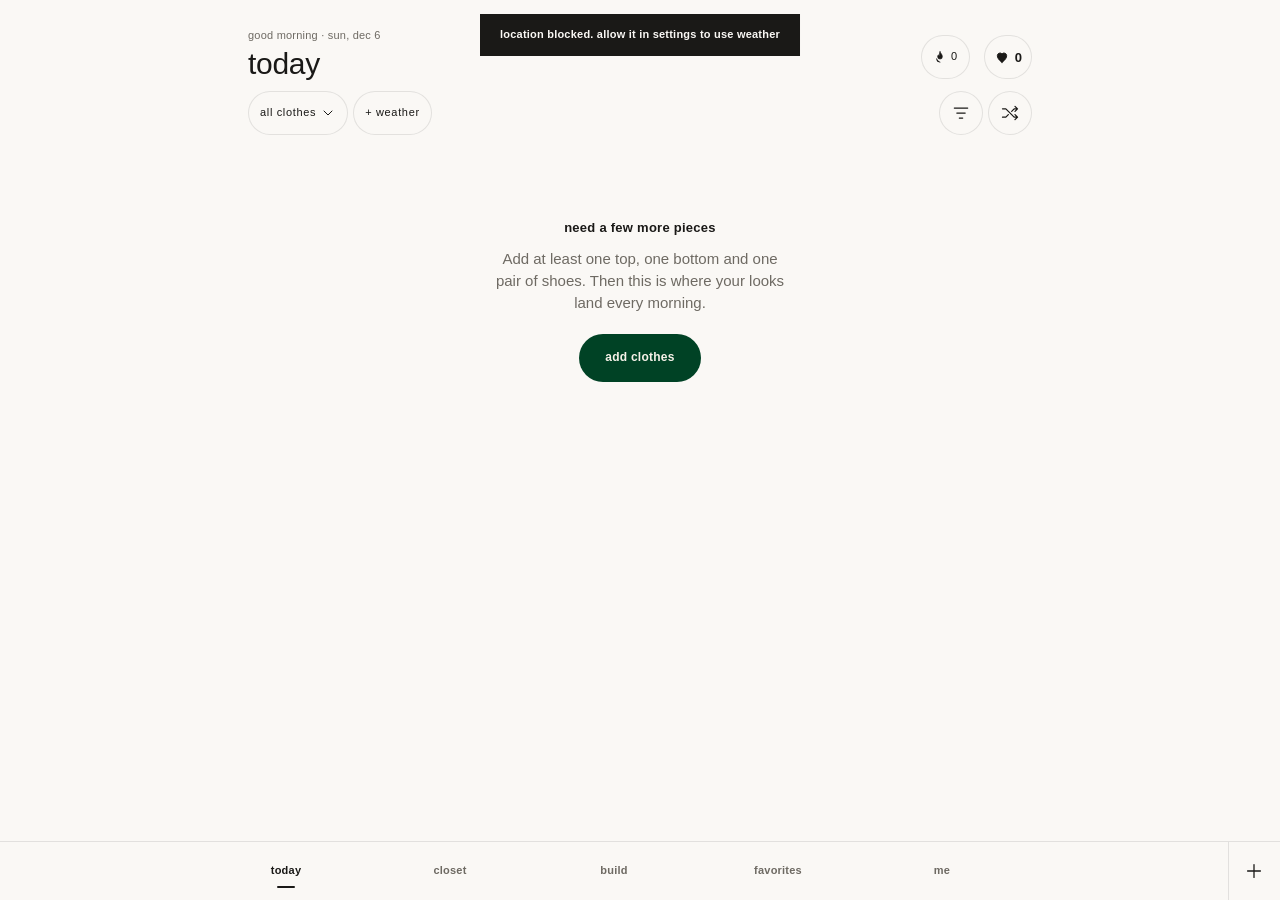
==== index.html @ e9b88e6b "v5.74: Lookbook uses the looks on screen (collection + search) The Lookbook button built pages from " ====
<!doctype html>
<html lang="en">
<head>
<meta charset="utf-8">
<meta name="viewport" content="width=device-width, initial-scale=1, maximum-scale=1, viewport-fit=cover">
<meta name="apple-mobile-web-app-capable" content="yes">
<link rel="manifest" href="manifest.webmanifest">
<link rel="apple-touch-icon" href="apple-touch-icon.png">
<meta name="theme-color" content="#ffffff">
<meta name="apple-mobile-web-app-title" content="Already">
<meta name="apple-mobile-web-app-status-bar-style" content="default">
<title>Already</title>
<script>try { document.documentElement.dataset.theme = localStorage.getItem('theme') || 'light'; const p = JSON.parse(localStorage.getItem('pop') || 'null'); if (p) for (const [k, v] of Object.entries(p)) document.documentElement.style.setProperty(k, v); } catch { document.documentElement.dataset.theme = 'light'; }</script>
<link rel="stylesheet" href="styles.css">
</head>
<body>
<main id="app"></main>
<nav>
  <div class="tabs">
    <button data-go="today">Today</button>
    <button data-go="closet">Closet</button>
    <button data-go="build">Build</button>
    <button data-go="outfits">Favorites</button>
    <button data-go="me">Me</button>
  </div>
  <button class="add" data-action="add" aria-label="Add clothes"><svg viewBox="0 0 24 24"><path d="M12 5v14M5 12h14"/></svg></button>
</nav>
<input id="file" type="file" accept="image/*" multiple hidden>
<dialog class="sheet" id="sheet"></dialog>
<div id="toast"></div>

<script>
// Safety net: if the app code fails to start (a half-updated download, a bad file), say so and offer a clean reload instead of a blank screen.
setTimeout(() => { if (window.__appReady) return; const d = document.createElement('div'); d.className = 'bootfail';
  d.style.cssText = 'position:fixed;left:16px;right:16px;top:40%;z-index:99;display:grid;gap:8px;padding:20px;background:#fff;border-radius:16px;box-shadow:0 10px 40px rgb(0 0 0/.18);font:15px/1.4 Helvetica,Arial,sans-serif'; // styled inline: the stylesheet may be what failed
  d.innerHTML = '<b>Couldn\'t load the latest version.</b><span>Your clothes are safe on this phone.</span><button>Reload</button>';
  d.querySelector('button').onclick = async () => { try { for (const k of await caches.keys()) await caches.delete(k); for (const r of await navigator.serviceWorker?.getRegistrations?.() ?? []) await r.update(); } catch {} location.reload(); };
  document.body.append(d); }, 6000);
</script>
<script type="module">
import { dayKey, prevDay, streaks, badges, points, levelOf, LEVELS, unlocks } from './progress.js';
import { lookPool, lookRules, comboBook, comboLooks, topLooks, hslToHex, complete as completeLook, rainy, bySlot, whyNot, CATS, PRINTABLE, MODES, FITS, HARMONIES, SLOTS, generate, harmony, nearHue, colorName, isNeutral, hexToHsl, tryPiece, rankSwaps, bestMode, fixTip, madeWith, possibilities, combo, FIT_ORDER, patternOf, today, setTaste, knownFit, level, dress, MATERIALS, OCCASIONS, explain, forWeather, slotOf, extractPalette, colorDist, flatLayout, isHat, closestOwned, packTrip, accentsOf, echoes, SWATCHES, isShade, isDenim, openShirt, PRINTS, BASICS, basicPiece, sameJob, tone, swatch, WASHES, CUTS, seeded, kindTokens, shapeOf, blockedBy } from './match.js';
import { cleanAlpha, floodOut, keyOut, orient, smoothEdges, pileBoxes } from './cutout.js';
import { COMBOS, JEANS, TROUSERS, COLOR_SEASONS } from './style.js';
const VERSION = '2026.11.23 · v5.74'; // shown on Me, so you can tell the phone has the latest

// ---------- storage (IndexedDB: images are blobs, too big for localStorage) ----------
const STORES = [['items', 'id'], ['outfits', 'key'], ['log', 'day'], ['wish', 'id'], ['colls', 'id'], ['inspo', 'id'], ['profile', 'k'], ['full', 'id'], ['orig', 'id'], ['queue', 'id']];
const DBQ = new URLSearchParams(location.search).get('db');
const db = await new Promise((res, rej) => {
  const r = indexedDB.open({ selftest: 'closet-selftest', demo: 'closet-demo' }[DBQ] ?? 'closet', 5); // ?db=selftest: a throwaway closet for the self-test's Restore check. ?db=demo: a sample closet to show people // v2 wear log, v3 wishlist, v4 collections + inspo board + profile, v5 photos apart from tags + upload queue
  r.onupgradeneeded = () => { for (const [n, k] of STORES) if (!r.result.objectStoreNames.contains(n)) r.result.createObjectStore(n, { keyPath: k }); };
  r.onsuccess = () => res(r.result); r.onerror = () => rej(r.error);
});
const store = (name, mode, fn) => new Promise((res, rej) => {
  const t = db.transaction(name, mode), req = fn(t.objectStore(name));
  t.oncomplete = () => res(req.result); t.onerror = () => rej(t.error);
});
// Photos are saved as raw bytes (ArrayBuffer), not Blob objects: iPhone Safari can lose Blobs kept in IndexedDB
// ("images not loading"), bytes it keeps. In memory they're Blobs as usual; old Blob records still load and convert on their next save.
const BLOBS = { wish: ['img'], items: ['img', 'photo', 'thumb'], full: ['img'], orig: ['photo'], queue: ['file'], inspo: ['img'], log: ['selfie'] };
const pack = async (name, v) => { const o = { ...v };
  for (const k of BLOBS[name] ?? []) if (o[k] instanceof Blob) try { o[k] = { bytes: await o[k].arrayBuffer(), type: o[k].type || 'image/png' }; } catch { /* unreadable: keep as is, the photo check flags it */ }
  return o; };
// a stored-bytes record is a plain object holding an ArrayBuffer (careful: real Blobs also have a .bytes() method in new browsers)
const isBytes = x => x != null && !(x instanceof Blob) && x.bytes instanceof ArrayBuffer;
const unpack = (name, v) => { for (const k of BLOBS[name] ?? []) if (isBytes(v?.[k])) v[k] = new Blob([v[k].bytes], { type: v[k].type }); return v; };
const all = name => store(name, 'readonly', s => s.getAll()).then(list => list.map(v => unpack(name, v)));
const put = async (name, v) => { v.updatedAt = Date.now(); if (name === 'items') { if (v.dirty) v.dirtyAt ??= Date.now(); else delete v.dirtyAt; } return putQuiet(name, v); }; // updatedAt: small "changes only" backups
const perf = {}, timed = (k, fn) => { const t0 = performance.now(), r = fn(); perf[k] = Math.round(performance.now() - t0); return r; };
let closetVer = 0; // bumps on any piece save or delete: Best, Rules and Never picked rebuild only when it moves
const putQuiet = async (name, v) => { // housekeeping saves (previews, format) aren't "changes"
  if (name === 'items') closetVer++;
  if (name === 'items') { // a piece's photo and original live in their own stores: opening the app reads only tags + small previews
    if (typeof v.name !== 'string' || !v.name.trim()) v.name = String(v.kind || v.cat || 'piece').replace(/^./, c => c.toUpperCase()); // a piece always has a name (a missing one broke Closet and Me, v5.29)
    if (v.img instanceof Blob && !onDisk.has(v.img)) { await putQuiet('full', { id: v.id, img: v.img }); onDisk.add(v.img); }
    if (v.photo instanceof Blob) { await putQuiet('orig', { id: v.id, photo: v.photo }); delete v.photo; }
    const { img, photo, ...rec } = v; v = rec; }
  const o = await pack(name, v); return store(name, 'readwrite', s => s.put(o)); };
const onDisk = new WeakSet(); // photos already saved, so a tag edit doesn't rewrite a 1 MB picture
const loadPic = async (name, id) => { const r = unpack(name, await store(name, 'readonly', s => s.get(id))); return r?.img ?? r?.photo; };
const imgOf = async it => { if (!it.img) { const b = await loadPic('full', it.id); if (b) { onDisk.add(b); it.img ??= b; } } return it.img; }; // the full photo, loaded on first use
const origOf = async it => it.photo ?? loadPic('orig', it.id); // the photo as taken, for Remove background
const SYNCED = new Set(['items', 'outfits', 'log', 'wish', 'colls', 'inspo']); // deletes of these are remembered, so a backup from another device doesn't bring them back
const del = async (name, k, remember = true) => { await store(name, 'readwrite', s => s.delete(k)); if (name === 'items') closetVer++; if (remember && SYNCED.has(name)) { S.gone[`${name}|${k}`] = Date.now(); await putQuiet('profile', { k: 'gone', at: S.gone }); } };

// ---------- state ----------
const S = {
  view: 'today', cat: 'All', coll: null, mode: 'classic', tab: 'saved', anchor: null, ideas: null, palette: null, inspoColors: null,
  build: null, inspoTab: 'board', listTab: null, pending: [],
  wheel: { h: 25, s: 0.8, l: 0.5, harmony: 'complementary' }, dragging: false,
  items: await all('items'), saved: await all('outfits'), log: await all('log'), wish: await all('wish'),
  colls: await all('colls'), inspo: await all('inspo'), ...await (async () => { const ps = await all('profile');
    return { profile: ps.find(p => p.k === 'me') ?? null, history: ps.find(p => p.k === 'history')?.list ?? [],
      plan: ps.find(p => p.k === 'plan') ?? { k: 'plan', days: {}, weekly: {} }, deck: ps.find(p => p.k === 'deck') ?? null, nope: ps.find(p => p.k === 'nope')?.list ?? [], draft: ps.find(p => p.k === 'draft')?.ids ?? null, gone: ps.find(p => p.k === 'gone')?.at ?? {} }; })(), // plan: { days: {date: look}, weekly: {0-6: look} } // history: looks you swiped past, newest first
};
{ const strays = S.items.filter(i => !i.cat && Array.isArray(i.palette)); S.items = S.items.filter(i => !strays.includes(i)); // repair: inspo pics the thumbnail maker saved into the closet (before v5.31)
  (async () => { for (const i of strays) { if (!S.inspo.some(x => x.id === i.id)) { const img = await loadPic('full', i.id); if (img) { const ins = { id: i.id, img, palette: i.palette, off: i.off ?? [], at: i.at ?? Date.now() }; await putQuiet('inspo', ins); S.inspo.push(ins); } } // only copy left: back to Inspo
    await store('items', 'readwrite', s => s.delete(i.id)); await store('full', 'readwrite', s => s.delete(i.id)); } })(); }
for (const i of S.items) if (typeof i.name !== 'string' || !i.name.trim()) putQuiet('items', i); // repair: name it after its type
S.build = null; // the builder starts blank; a half-built look waits behind "Resume" (S.draft)
S.closetView = S.profile?.closetView ?? 'shelf';
S.coll = S.profile?.capsule && (S.colls.some(c => c.id === S.profile.capsule) || S.profile.capsule.startsWith('smart:')) ? S.profile.capsule : null; // the capsule you were using
S.cs = {}; S.past = []; S.q = ''; S.sort = 'type'; S.calOff = 0; S.locks = new Set(); S.sel = null; S.occ = null;
// What you favorite, wear and reject teaches the scorer (match.js setTaste).
// How dressy the looks you save and wear are (5+ looks): Today leans that way, on top of any "too dressy / too sporty" you've said.
const learnedDress = () => { const looks = [...S.saved, ...S.log].map(r => r.ids.map(id => S.items.find(i => i.id === id)).filter(p => p && p.cat !== 'Accessories')).filter(ps => ps.length);
  if (looks.length < 5) return 0; const avg = looks.reduce((t, ps) => t + ps.reduce((u, p) => u + dress(p), 0) / ps.length, 0) / looks.length; return Math.max(-0.6, Math.min(0.6, (avg - 1) * 0.5)); };
const mySeason = () => COLOR_SEASONS[S.profile?.colorSeason] ?? null, colorsOn = () => !!mySeason() && !S.profile?.colorsOff; // Me › Settings › Your colors
// v5.71: a hit (you love it, or it got compliments) counts as liked twice, so Today leans on what works on you.
// v5.73: old looks fade (half the weight every 90 days), looks from the same season count 1.5x,
// and a look you wore because Today suggested it counts less than one you put together yourself (so Today doesn't just copy itself).
const seasonOfMonth = m => m >= 10 || m <= 2 ? 'cold' : m >= 4 && m <= 8 ? 'warm' : null;
const ageW = ms => { ms ??= Date.now(); const sn = seasonNow(); return 0.5 ** ((Date.now() - ms) / (90 * 864e5)) * (sn && seasonOfMonth(new Date(ms).getMonth()) === sn ? 1.5 : 1); };
const logW = l => ageW(l.at) * (l.sug == null ? 1 : l.sug >= 0 ? 0.6 : 1.4);
const tasteArgs = () => { const ix = new Map(S.items.map(i => [i.id, i])), pcs = r => r.ids.map(id => ix.get(id)).filter(Boolean), hits = S.saved.filter(s => s.hit), times = {};
  for (const l of S.log) times[l.key] = (times[l.key] ?? 0) + 1;
  // liked: favorites, plus hits a second time. likedColors / likedKinds: the same looks plus what you wore, as color names and type:color tokens
  const liked = [...S.saved, ...hits].map(r => ({ ids: r.ids, w: ageW(r.savedAt) })), rows = [...S.saved.map(r => [r, ageW(r.savedAt)]), ...hits.map(r => [r, ageW(r.savedAt) * (r.why === 'colors' ? 2 : 1)]), ...S.log.map(l => [l, logW(l)])];
  return { shirtStack: !!S.profile?.shirtStack, liked, worn: S.log.map(l => ({ ids: l.ids, w: logW(l) })), nope: S.nope, good: [...(colorsOn() ? mySeason().good : []), ...(S.profile?.colors?.good ?? [])], avoid: [...(colorsOn() ? mySeason().avoid : []), ...(S.profile?.colors?.avoid ?? [])],
    skipped: S.profile?.skips ?? [], hair: S.profile?.hair ?? null, never: S.profile?.never ?? [], colorNo: S.profile?.colorNo ?? [], dressBias: (S.profile?.dressBias ?? 0) + learnedDress(), busyBias: S.profile?.busyBias ?? 0,
    likedColors: rows.map(([r, w]) => ({ ids: pcs(r).map(p => colorName(p.color)), w })), likedKinds: rows.map(([r, w]) => ({ ids: kindTokens(pcs(r)), w })),
    // trusted: hits and looks worn twice; no rule blocks them. shapes: hits that worked because of the fit. pins: color names you picked.
    trusted: [...hits.map(r => r.ids), ...S.log.filter(l => times[l.key] >= 2).map(l => l.ids)], shapes: hits.filter(r => r.why === 'fit').map(r => shapeOf(pcs(r))),
    pins: S.items.filter(i => i.cname).map(i => [i.color, i.cname]) }; };
const syncTaste = () => setTaste(tasteArgs());
syncTaste();
S.mode = MODES[S.profile?.mode] ? S.profile.mode : 'today'; // the style you picked last time; Today (a mix of every style) by default
// Ask the browser to keep the closet. Safari clears sites unused for 7 days unless they're on the Home Screen, so Me shows the answer.
const keepAcc = (it, a, base = it.color) => it.accPicked?.includes(a) || !isShade(a, base); // colors you add yourself always stay
for (const it of S.items) if (it.accents?.some(a => !keepAcc(it, a))) { it.accents = it.accents.filter(a => keepAcc(it, a)); put('items', it); }
let kept = false; navigator.storage?.persist?.().then(v => { kept = v; }).catch(() => {});

const urls = new Map();
const objUrl = (k, b) => urls.get(k) ?? urls.set(k, URL.createObjectURL(b)).get(k);
// Grids use a small preview copy (360px, trimmed to the piece with even margins); the piece page uses the full photo.
// A piece without a preview shows the full photo once and gets its preview made in the background.
// A photo this phone lost: its outline in its own color + "photo missing", so every tile, outfit and list stays readable.
const missSrc = it => 'data:image/svg+xml,' + encodeURIComponent(`<svg xmlns="http://www.w3.org/2000/svg" viewBox="0 0 120 150"><path d="${SIL[it.cat] ?? SIL.Tops}" transform="translate(24 20) scale(3)" fill="${it.color ?? '#999'}" fill-opacity=".3" stroke="${it.color ?? '#999'}" stroke-opacity=".6" stroke-width=".4"/><text x="60" y="138" text-anchor="middle" font-family="-apple-system,Helvetica,sans-serif" font-size="11" fill="#6e6a63">photo missing</text></svg>`);
const BLANK = '[data-uri]';
const src = it => it.broken ? missSrc(it) : it.thumb instanceof Blob ? objUrl(it.id + ':t', it.thumb) : it.img ? (queueThumb(it), objUrl(it.id, it.img)) : (queueThumb(it), BLANK);
// Full photo: the preview shows first, the full one swaps in once it's read (tag the <img> with data-full).
const srcFull = it => it.broken ? missSrc(it) : it.img ? objUrl(it.id, it.img)
  : (imgOf(it).then(b => b && document.querySelectorAll(`img[data-full="${it.id}"]`).forEach(e => { e.src = objUrl(it.id, b); })), src(it));
const resetSrc = it => { for (const k of [it.id, it.id + ':t']) { URL.revokeObjectURL(urls.get(k)); urls.delete(k); } delete it.thumb; };
// Background work (previews, weather, photo checks) redraws with bgRender: it waits while you're swiping Today's cards,
// since a redraw mid-swipe threw you back a card (v5.58).
// The card Today's deck shows right now (the scroll handler records it only once a swipe settles).
const deckAtNow = () => { const dk = document.querySelector('.deck'), w = (dk?.firstElementChild?.offsetWidth ?? 0) + 12; if (S.deck && dk && w > 12) S.deck.at = Math.max(0, Math.min(dk.children.length - 1, Math.round(dk.scrollLeft / w))); };
let lastSwipe = 0, bgT = null; const bgRender = () => { clearTimeout(bgT); if (Date.now() - lastSwipe < 1500) bgT = setTimeout(bgRender, 800); else render(); };
const thumbQ = new Set(); let thumbBusy = false;
function queueThumb(it) { if (thumbQ.has(it)) return; thumbQ.add(it); if (!thumbBusy) setTimeout(makeThumbs, 300); }
async function makeThumbs() {
  thumbBusy = true;
  let n = 0; for (const it of [...thumbQ]) { thumbQ.delete(it); try { const had = it.img; it.thumb = await thumbOf(await imgOf(it)); await putQuiet(S.inspo.includes(it) ? 'inspo' : 'items', it); if (!had) { delete it.img; n++; } } catch (e) { console.warn(e); } }
  thumbBusy = false; if (n) bgRender();
}
async function thumbOf(blob) {
  const b = await createImageBitmap(blob), k0 = Math.min(1, 480 / Math.max(b.width, b.height)), w = Math.round(b.width * k0), h = Math.round(b.height * k0);
  const c = Object.assign(document.createElement('canvas'), { width: w, height: h }), x = c.getContext('2d'); x.drawImage(b, 0, 0, w, h);
  const d = x.getImageData(0, 0, w, h).data; let x0 = w, y0 = h, x1 = -1, y1 = -1;
  for (let y = 0; y < h; y++) for (let xx = 0; xx < w; xx++) if (d[(y * w + xx) * 4 + 3] > 24) { x0 = Math.min(x0, xx); x1 = Math.max(x1, xx); y0 = Math.min(y0, y); y1 = Math.max(y1, y); }
  if (x1 < 0) { x0 = 0; y0 = 0; x1 = w - 1; y1 = h - 1; }
  const bw = x1 - x0 + 1, bh = y1 - y0 + 1, pad = Math.round(Math.max(bw, bh) * 0.04), k = Math.min(1, 360 / (Math.max(bw, bh) + pad * 2));
  const o = Object.assign(document.createElement('canvas'), { width: Math.round((bw + pad * 2) * k), height: Math.round((bh + pad * 2) * k) });
  o.getContext('2d').drawImage(c, x0, y0, bw, bh, pad * k, pad * k, bw * k, bh * k);
  return new Promise(r => o.toBlob(r, 'image/webp', 0.85)); // Safari makes a PNG, fine
}
const byId = id => S.items.find(i => i.id === id);
const collById = id => S.colls.find(c => c.id === id) ?? (id?.startsWith('smart:') && SMART[id.slice(6)] ? { id, name: SMART[id.slice(6)][0], ids: [], smart: true } : undefined)
  ?? (id?.startsWith('mix:') ? (parts => ({ id, name: parts.map(p => collById(p)?.name ?? '?').join(' + '), ids: [...new Set(parts.flatMap(collIds))], smart: true, mix: parts }))(id.slice(4).split(',')) : undefined);
const collIds = id => id.startsWith('smart:') ? (SMART[id.slice(6)]?.[1](S.items) ?? []).map(i => i.id) : collById(id)?.ids ?? []; // the pieces in one collection
const mixParts = () => S.coll?.startsWith('mix:') ? S.coll.slice(4).split(',') : S.coll ? [S.coll] : []; // what's on now, as a list
// Smart collections fill themselves (pick them in the closet dropdown). Values: smart:<key>.
const SMART = { never: ['Never worn', its => its.filter(i => !i.wears)], favs: ['Most worn', its => its.filter(i => i.wears).sort((a, b) => b.wears - a.wears).slice(0, 20)],
  summer: ['Hot weather', its => forWeather(its, 28)], winter: ['Cold weather', its => forWeather(its, 4)], dressy: ['Dressed up', its => its.filter(i => dress(i) === 2 || i.cat === 'Accessories')],
  mine: ['My colors', its => { const s = mySeason(); return s ? its.filter(i => s.good.includes(colorName(i.color)) || isNeutral(i.color) && !s.avoid.includes(colorName(i.color))) : []; }] };
const smart = () => S.coll?.startsWith('smart:') && SMART[S.coll.slice(6)];
const owned = () => smart() ? smart()[1](S.items) : S.coll ? S.items.filter(i => collById(S.coll)?.ids.includes(i.id)) : S.items; // what the closet shows
const pool = () => owned().filter(i => !i.dirty && !i.stored); // where outfits come from: nothing in the laundry or stored for the season
const keyOf = ps => ps.map(p => p.id).sort().join();
const complete = completeLook; // match.js: a hoodie with no tee still counts as the top
const esc = s => String(s).replace(/[&<>"']/g, c => `&#${c.charCodeAt(0)};`);
// randomUUID only exists on https/localhost; the fallback keeps uploads working on a phone over plain http.
const uid = () => crypto.randomUUID?.() ?? Date.now().toString(36) + Math.random().toString(36).slice(2);
const ago = t => { const d = Math.floor((Date.now() - t) / 864e5); return d < 1 ? 'today' : d < 30 ? `${d}d ago` : `${Math.floor(d / 30)}mo ago`; };
// Closet filter facets: what a piece is, read off its tags. null = doesn't apply (no fit for a chain, no print question for shoes).
const PAT_LABEL = { solid: 'plain', logo: 'small logo', graphic: 'big graphic', allover: 'all-over print' };
const FACET = { suggest: i => i.rate > 0 ? 'suggest more' : i.rate < 0 ? 'suggest less' : null, color: i => colorName(i.color), fit: i => i.cat === 'Accessories' ? null : (FITS[i.cat] ?? FITS.default)[i.fit ?? 1], material: i => i.material ?? null, pattern: i => PRINTABLE.includes(i.cat) ? patternOf(i) : null };
const stale = it => !it.stored && Date.now() - (it.lastWorn ?? it.createdAt ?? Date.now()) > 30 * 864e5;
const wornText = it => stale(it) ? "haven't worn in a while" : '';
const KIND_ALIAS = { 't-shirt': /^(?!.*long ?sleeve).*(\btees?\b|\bt-?shirt)/i, 'long sleeve tee': /long ?sleeve|\bl\/s\b/i, 'polo shirt': /\bpolo\b/i, 'tank top': /\btank\b/i, sweater: /sweater|sweatshirt|crewneck|knit/i, 'button-up shirt': /button|oxford|dress shirt/i, sweatpants: /sweat|jogger|track ?pant/i, 'cargo pants': /cargo/i, 'baseball cap': /\bcap\b|fitted|snapback/i, 'chain necklace': /chain|necklace|pendant/i, sneakers: /sneaker|dunk|jordan|yeezy|air force|trainer/i };
const guessKind = it => Object.keys(KINDS).filter(k => KINDS[k] === it.cat).find(k => (KIND_ALIAS[k] ?? new RegExp(`\\b${k.split(/[\s-]/).pop()}`, 'i')).test(it.name));
// Tags that contradict each other (AI guesses): a "denim jacket" filed under Tops, Air Force 1s called sleek. "It's right" silences it.
// A color word in the name the saved color disagrees with ("Black vest" saved grey, "cream tee" saved olive). Each word lists the
// color names that still count as it. Tested on 229 real pieces: 4 flagged, all real mix-ups. "Old Navy" is a brand, not a color.
const NAME_COLORS = [[/\b(black|onyx|jet)\b/, 'black', ['black']], [/\boff[- ]?white\b/, 'cream', ['cream', 'white', 'light grey', 'beige']], [/\bwhite\b/, 'white', ['white', 'cream', 'light grey', 'beige']], [/\b(cream|ivory|ecru|bone|oat(meal)?)\b/, 'cream', ['cream', 'white', 'beige', 'light grey']],
  [/\b(gr[ae]y|charcoal|heather)\b/, 'grey', ['grey', 'light grey', 'black']], [/\bnavy\b/, 'navy', ['navy', 'denim', 'blue', 'black']], [/\b(powder|sky|baby|light) blue\b/, 'light blue', ['light blue', 'denim', 'blue']],
  [/\b(blue|royal|cobalt)\b/, 'blue', ['blue', 'navy', 'denim', 'light blue', 'teal']], [/\b(red|scarlet)\b/, 'red', ['red', 'burgundy']], [/\b(burgundy|maroon|wine|oxblood)\b/, 'burgundy', ['burgundy', 'red', 'brown']],
  [/\b(green|kelly)\b/, 'green', ['green', 'forest', 'olive', 'sage', 'teal']], [/\b(olive|army)\b/, 'olive', ['olive', 'forest', 'sage', 'green', 'brown']], [/\bsage\b/, 'sage', ['sage', 'olive', 'green', 'grey']],
  [/\b(forest|hunter)\b/, 'forest', ['forest', 'green', 'olive']], [/\b(brown|chocolate|mocha|coffee)\b/, 'brown', ['brown', 'rust', 'camel', 'black']], [/\b(tan|khaki|beige|sand|wheat|stone)\b/, 'beige', ['beige', 'cream', 'camel', 'light grey', 'white']],
  [/\bcamel\b/, 'camel', ['camel', 'beige', 'brown']], [/\borange\b/, 'orange', ['orange', 'rust']], [/\b(rust|terracotta)\b/, 'rust', ['rust', 'orange', 'brown', 'red']], [/\b(yellow|mustard)\b/, 'yellow', ['yellow', 'camel', 'orange']],
  [/\b(pink|rose)\b/, 'pink', ['pink', 'magenta', 'red']], [/\b(purple|lavender|lilac|violet)\b/, 'purple', ['purple', 'pink', 'magenta']], [/\bteal\b/, 'teal', ['teal', 'green', 'blue']]];
const nameColor = it => { const n = ` ${it.name ?? ''} `.toLowerCase().replace(/old navy/g, ' '), hits = NAME_COLORS.filter(([re]) => re.test(n)); if (!hits.length || !it.color) return null;
  const now = colorName(it.color); return hits.some(([, , ok]) => ok.includes(now)) ? null : hits[0][1]; };
// A strong, lighter dark blue (a royal cap in shade) reads as navy, a neutral: ask once.
const brightNavy = it => { if (!it.color || colorName(it.color) !== 'navy') return false; const { s, l } = hexToHsl(it.color); return s > 0.6 && l > 0.22; };
const issueOf = it => {
  const dbl = dupOf(it); if (dbl) return { text: `Same photo as your other "${dbl.name}". Added twice`, fix: `dup:${dbl.id}`, label: 'Merge into one' }; // the nudge opens openDoubles for a side-by-side if (it.review) return null;
  if (PRINTABLE.includes(it.cat) && (patternOf(it) === 'graphic' || patternOf(it) === 'allover') && !it.accents?.length && !it.tagOk) return { text: 'Tagged as a print, but no print colors were found. Plain?', fix: 'pattern:solid', label: 'Mark as solid' };
  if (it.person && !it.tagOk) return { text: 'A person is in this photo, so their legs, arms or shoes come along. Erase them, or use a photo of just the piece.', fix: 'touch:1', label: 'Touch up' };
  if (it.broken) return { text: "This photo is missing on this phone. Restore it from a backup (Me › Restore backup), or take a new one.", fix: 'photo:1', label: 'New photo' };
  if (it.turnHint) return { text: 'This may be lying sideways', fix: `turn:${it.turnHint}`, label: 'Turn it upright' };
  if (it.tagOk) return null;
  { const w = nameColor(it); if (w && SWATCHES[w]) return { text: `The name says ${w}, but the color is saved as ${colorName(it.color)}`, fix: `color:${SWATCHES[w]}`, label: `Set to ${w}` }; }
  if (brightNavy(it)) return { text: "Saved as navy (a neutral), but it's a strong blue. If it's bright royal blue, it's a color pop", fix: `color:${SWATCHES.blue}`, label: 'Set to blue' };
  if (KINDS[it.kind] && KINDS[it.kind] !== it.cat) { const g = guessKind(it); // the name usually knows: "Grey stripe sweatpants" tagged hoodie → the type is wrong, not the category
    return { text: `Type says ${it.kind}, but it's filed under ${it.cat}`, ...(g ? { fix: `kind:${g}`, label: `Set type to ${g}` } : { fix: `cat:${KINDS[it.kind]}`, label: `Move to ${KINDS[it.kind]}` }) }; }
  const g = guessKind(it); // "Washed black tee" typed as hoodie: only flagged when it changes the layering (tee vs hoodie), not jacket vs overshirt
  // tops count when the name is clear and the type is a built-in one (not your own "golf polo"): "Long sleeve tee" typed as t-shirt dresses wrong for the weather, "Orange button up" as t-shirt layers wrong (v5.63)
  if (g && g !== it.kind && KINDS[it.kind] === it.cat && (it.cat === 'Tops' && KIND_ALIAS[g] && !S.profile?.kinds?.[it.kind] || level({ ...it, kind: g }) !== level(it))) return { text: `Named like a ${g}, but the type says ${it.kind}`, fix: `kind:${g}`, label: `Set type to ${g}` };
  const k = knownFit(it), F = FITS[it.cat] ?? FITS.default; if (k != null && k !== (it.fit ?? 1)) return { text: `${it.cat === 'Shoes' ? 'These are' : 'This brand is'} usually ${F[k].toLowerCase()}, not ${F[it.fit ?? 1].toLowerCase()}`, fix: `fit:${k}`, label: `Set to ${F[k]}` };
  const plain = n => n.toLowerCase().replace(/\W/g, ''), generic = KINDS[it.name.toLowerCase()] || plain(it.name) === plain(it.kind ?? '') || /^(new item|item|piece)$/i.test(it.name); // "T-shirt" and "T-shirt" are just the AI's default name, not proof of a double
  const twin = !generic && S.items.find(o => o !== it && o.cat === it.cat && o.kind === it.kind && colorDist(o.color, it.color) < 22 && plain(o.name) === plain(it.name));
  if (twin && !it.dupOk) return { text: `Looks like a duplicate of another "${twin.name}"`, fix: `dup:${twin.id}`, label: 'Merge into one' };
  // v5.73: a sporty tag on a cap, jeans or a button-up keeps it out of every Classic look
  if ([].concat(it.vibe ?? [])[0] === 'athletic' && it.cat !== 'Shoes' && !/jersey|track|jogger|sweat|gym|athletic|sport|short|tank|compression|running|basketball|legging|golf/i.test(`${it.kind ?? ''} ${it.name}`))
    return { text: 'Tagged sporty, which keeps it out of Classic looks. Sporty on purpose?', fix: 'vibe:casual', label: 'Make it everyday' };
  return null; };
// Doubles, side by side: the piece you added first (kept) and the copy. Merge, or say they're different pieces.
function openDoubles() {
  const pairs = S.items.filter(dupOf).map(it => [dupOf(it), it]);
  if (!pairs.length) { if (sheet.open) sheet.close(); return toast('No doubles left'); }
  showSheet(`<div class="pad"><div class="pickhead"><div><div class="eyebrow">${pairs.length} found</div><h2>Added twice</h2></div>${closeBtn}</div>
    <p class="sub">Each pair below looks like the same photo added twice. <b>Merge into one</b> keeps the first and moves over the copy's wears, favorites and capsules. If they're really two pieces, tap <b>Not the same</b>.</p>
    ${pairs.length > 1 ? `<button class="btn wide" data-mergeall="1">Merge all ${pairs.length}</button>` : ''}
    ${pairs.map(([keep, dup]) => `<div class="dpair"><div class="dp">${[[keep, 'Kept'], [dup, 'The copy']].map(([p, l]) => `<figure><img src="${src(p)}" alt=""><figcaption><span class="mono">${l}</span>${esc(p.name)}</figcaption></figure>`).join('')}</div>
      <div class="row"><button class="btn sm" data-mergedup="${dup.id}">Merge into one</button><button class="btn ghost sm" data-notdup="${dup.id}">Not the same</button></div></div>`).join('')}</div>`);
}
// Merging a double: the piece you had first takes over the other's wears, favorites, capsules, planned days and outfit log, then the double goes.
// Returns an Undo: everything the merge touched (favorites, logged days, collections, plans, the kept piece) goes back as it was.
async function mergeInto(gone, keep) {
  const snap = { saved: structuredClone(S.saved), log: structuredClone(S.log), colls: structuredClone(S.colls), plan: structuredClone(S.plan), keep: { more: keep.more, wears: keep.wears, lastWorn: keep.lastWorn } };
  const swap = r => { if (!r?.ids?.includes(gone.id)) return false; r.ids = [...new Set(r.ids.map(x => x === gone.id ? keep.id : x))]; return true; };
  const rekey = r => { const k = [...r.ids].sort().join(); if (r.key === k) return; const old = r.key; r.key = k; return old; };
  for (const r of [...S.saved]) if (swap(r)) { const old = rekey(r); if (old) await del('outfits', old); if (S.saved.some(x => x !== r && x.key === r.key)) S.saved = S.saved.filter(x => x !== r); else await put('outfits', r); }
  for (const r of S.log) if (swap(r)) { rekey(r); await put('log', r); }
  for (const c of S.colls) if (swap(c)) { if (c.packed) c.packed = [...new Set(c.packed.map(x => x === gone.id ? keep.id : x))]; await put('colls', c); }
  if ([...Object.values(S.plan.days), ...Object.values(S.plan.weekly)].map(r => swap(r) && (rekey(r), true)).some(Boolean)) await put('profile', S.plan);
  if (gone.more?.length) keep.more = [...(keep.more ?? []), ...gone.more]; // its extra photos come along
  Object.assign(keep, { wears: (keep.wears ?? 0) + (gone.wears ?? 0), lastWorn: Math.max(keep.lastWorn ?? 0, gone.lastWorn ?? 0) || null });
  await put('items', keep); await del('items', gone.id); S.items = S.items.filter(i => i !== gone);
  if (S.build) S.build = S.build.map(p => p.id === gone.id ? keep : p); if (S.anchor === gone.id) S.anchor = keep.id;
  S.ideas = null; S.deck = null; S.cs = {}; syncTaste();
  return async () => { for (const r of S.saved) if (!snap.saved.some(x => x.key === r.key)) await del('outfits', r.key, false);
    for (const r of snap.saved) await put('outfits', r); for (const r of snap.log) await put('log', r); for (const c of snap.colls) await put('colls', c); await put('profile', snap.plan);
    Object.assign(S, { saved: snap.saved, log: snap.log, colls: snap.colls, plan: snap.plan }); Object.assign(keep, snap.keep); if (!keep.more) delete keep.more; await put('items', keep);
    delete S.gone[`items|${gone.id}`]; await put('items', gone); S.items.push(gone); S.ideas = null; S.deck = null; S.cs = {}; syncTaste(); };
}
const undoToast = (msg, undos) => toast(msg, { label: 'Undo', fn: async () => { for (const u of undos.filter(Boolean).reverse()) await u(); render(); toast('Undone'); } });
// "Named like a jacket, but the type says coat" and friends: the fixes the name settles, safe to apply in bulk.
const nameFix = it => { const i = issueOf(it); return !!i && /^(kind|cat):/.test(i.fix) && /^(Named like|Type says)/.test(i.text); };
const fitLabel = it => it.cat === 'Accessories' ? '' : (FITS[it.cat] ?? FITS.default)[it.fit ?? 1];
const lum = hex => { const n = parseInt(hex.slice(1), 16); return [16, 8, 0].map(b => (n >> b & 255) / 255).map(v => v <= .03928 ? v / 12.92 : ((v + .055) / 1.055) ** 2.4).reduce((t, v, i) => t + v * [.2126, .7152, .0722][i], 0); };
const inkOn = hex => (lum(hex) + .05) / .057 > 1.05 / (lum(hex) + .05) ? '#141414' : '#fff';
const money = v => '$' + Math.round(v).toLocaleString();
// toast(msg) or toast(msg, { label: 'Undo', fn }): an action stays up 5s instead of 2.4s.
const toast = (msg, act) => { const t = document.getElementById('toast'); t.textContent = msg;
  if (act) { const b = document.createElement('button'); b.textContent = act.label; b.onclick = () => { t.classList.remove('show'); act.fn(); }; t.append(b); }
  t.classList.add('show'); clearTimeout(t._h); t._h = setTimeout(() => t.classList.remove('show'), act ? 5000 : 2400); };
const svg = d => `<svg viewBox="0 0 24 24"><path d="${d}"/></svg>`;
// one line-icon set (no emoji): lock, swap, rotate, close, filter, shuffle, sun, check, arrow
const IC = { star: 'M12 3.5l2.6 5.3 5.9.9-4.3 4.1 1 5.8-5.2-2.8-5.2 2.8 1-5.8-4.3-4.1 5.9-.9z', lock: 'M7 11V8a5 5 0 0 1 10 0v3M5 11h14v10H5z', unlock: 'M7 11V8a5 5 0 0 1 9.6-2M5 11h14v10H5z', swap: 'M4 8h13l-3-3M20 16H7l3 3', rotate: 'M20 12a8 8 0 1 1-2.3-5.7M20 4v5h-5',
  x: 'M6 6l12 12M18 6 6 18', filter: 'M4 6h16M7 12h10M10 18h4', shuffle: 'M3 7h4l10 10h4M3 17h4l3-3M14 10l3-3h4M18 4l3 3-3 3M18 14l3 3-3 3', check: 'M5 12l5 5 9-10', arrow: 'M5 12h14M13 6l6 6-6 6', plus: 'M12 5v14M5 12h14',
  camera: 'M4 8h4l2-3h4l2 3h4v11H4zM12 17a3.5 3.5 0 1 0 0-7 3.5 3.5 0 0 0 0 7z', edit: 'M4 20h4L19 9l-4-4L4 16zM14 6l4 4', copy: 'M8 8h12v12H8zM4 16V4h12', trash: 'M4 7h16M9 7V4h6v3M6 7l1 13h10l1-13', down: 'M6 9l6 6 6-6', hanger: 'M12 7a2 2 0 1 1 2-2c0 1-2 1.5-2 3m0 0L3 15a1.3 1.3 0 0 0 .8 2.4h16.4A1.3 1.3 0 0 0 21 15z', share: 'M12 15V3M8 7l4-4 4 4M5 12v8h14v-8' };
const ic = k => svg(IC[k]);
const heart = svg('M12 20s-7-4.4-7-10a4 4 0 0 1 7-2.6A4 4 0 0 1 19 10c0 5.6-7 10-7 10z');
const xIcon = svg('M6 6l12 12M18 6 6 18');
// Ghost silhouettes for pieces you don't own yet (wardrobe gaps, wishlist)
const SIL = {
  Tops: 'M8.5 3 3 5.5l1.8 4.3 2.7-1V21h9V8.8l2.7 1L21 5.5 15.5 3c-.4 1.7-1.8 2.8-3.5 2.8S8.9 4.7 8.5 3z',
  Layers: 'M8 3 3.5 5.5 2 20h3.5l1-9V21h11V11l1 9H22L20.5 5.5 16 3l-4 4z',
  Bottoms: 'M6 3h12l1.5 18h-5.2L12 10l-2.3 11H4.5z',
  Shoes: 'M2 17.5V12c1.5 0 3-1.5 3.5-4h4c.5 2 3 3.2 6 3.8l4.2.9c1.5.3 2.3 1.4 2.3 2.8v2z',
  Accessories: 'M3 15.5a9 8.5 0 0 1 17 0zM3 15.5h19.5c0 1.2-.8 2-2 2H3z',
}; SIL.Outer = SIL.Layers;
const ghostEl = (g, cls = '', style = '') => `<div class="gh ${cls}" style="--c:${g.color};${style}"><svg viewBox="0 0 24 24"><path d="${SIL[g.cat]}"/></svg></div>`;
const ICON = {
  spark: 'M12 3v5M12 16v5M3 12h5M16 12h5M6.3 6.3l2.5 2.5M15.2 15.2l2.5 2.5M6.3 17.7l2.5-2.5M15.2 8.8l2.5-2.5',
  flame: 'M12 21c-3.9 0-6.5-2.6-6.5-6 0-3.5 3-5.5 3.5-9 2 1.2 3.5 3 3.8 5.2C13.6 10 14.5 9 15 7.5c2 1.7 3.5 4.3 3.5 7.5 0 3.4-2.6 6-6.5 6z',
  cal: 'M4 6h16v14H4zM4 10h16M8 3v4M16 3v4M10 15h4',
  shield: 'M12 3l7 3v6c0 4.4-3 7.8-7 9-4-1.2-7-4.6-7-9V6zM9 12l2 2 4-4',
  shuffle: 'M3 7h4l10 10h4M3 17h4l3-3M14 10l3-3h4M18 4l3 3-3 3M18 14l3 3-3 3',
  wheel: 'M12 3a9 9 0 1 0 0 18 9 9 0 0 0 0-18zM12 3v18M3 12h18',
  shoe: 'M2 17.5V12c1.5 0 3-1.5 3.5-4h4c.5 2 3 3.2 6 3.8l4.2.9c1.5.3 2.3 1.4 2.3 2.8v2zM2 15h20',
  hanger: 'M12 7a2 2 0 1 1 2-2c0 1-2 1.5-2 3m0 0L3 15a1.3 1.3 0 0 0 .8 2.4h16.4A1.3 1.3 0 0 0 21 15z',
  box: 'M3 5h18v4H3zM5 9v11h14V9M10 13h4',
  loop: 'M20 12a8 8 0 1 1-2.3-5.7M20 4v5h-5',
  heart: 'M12 20s-7-4.4-7-10a4 4 0 0 1 7-2.6A4 4 0 0 1 19 10c0 5.6-7 10-7 10z',
  prism: 'M12 3 3 20h18zM12 3v17M7.5 11.5 16.5 11.5',
};
const PRESET_COLLS = ['Everyday', 'Vacation', 'Club', 'Dressy', 'Work', 'Gym', 'Date night'];
// Builder slots. Outer = a second layer over the first (tee + flannel + jacket), tracked by id in S.outer.
const extraTop = () => { const by = bySlot(S.build ?? [], S.outer); return [by.Layers, by.Outer].find(p => p?.cat === 'Tops'); }; // a shirt worn open over the tee
const inS = sl => sl === 'Extra' ? p => p.id === S.acc2 : sl === 'Accessory' ? p => SLOTS.Accessory(p) && p.id !== S.acc2 : sl === 'Outer' ? p => p.id === S.outer : sl === 'Layers' ? (x => p => (p.cat === 'Layers' || p === x) && p.id !== S.outer)(extraTop()) : sl === 'Tops' ? (x => p => p.cat === 'Tops' && p !== x)(extraTop()) : SLOTS[sl];
const canS = sl => sl === 'Extra' ? (m => p => SLOTS.Accessory(p) && p !== m)((S.build ?? []).find(inS('Accessory'))) : sl === 'Outer' ? SLOTS.Layers : sl === 'Layers' ? p => p.cat === 'Layers' || openShirt(p) && (S.build ?? []).some(q => q.cat === 'Tops' && q !== p && !openShirt(q)) : SLOTS[sl]; // a shirt goes under a jacket, never over it // what can go in a slot (a button-up only once a tee is on)
// Ranked options for a slot. With two layers, the other layer stays out of the list (and out of the scoring, which knows one layer).
const swapsFor = (slot, outfit) => { const other = slot === 'Outer' ? outfit.find(inS('Layers')) : slot === 'Layers' ? outfit.find(inS('Outer')) : null;
  const cur = outfit.filter(inS(slot)); return rankSwaps(buildItems().filter(p => p !== other), outfit.filter(p => p !== other), slot === 'Outer' ? 'Layers' : slot, undefined, { rest: outfit.filter(p => p !== other && !cur.includes(p)), fits: canS(slot) }); };
const SLOT_LABEL = { Tops: 'Top', Layers: 'Layer', Outer: 'Outer layer', Bottoms: 'Bottoms', Shoes: 'Shoes', Hat: 'Hat', Belt: 'Belt', Accessory: 'Accessory', Extra: 'Another accessory' };
const MEASURE = [['height', 'Height', `5'10"`], ['weight', 'Weight', '170 lb'], ['chest', 'Chest', '40 in'], ['waist', 'Waist', '32 in'], ['hips', 'Hips', '38 in'],
  ['inseam', 'Inseam', '32 in'], ['shoulder', 'Shoulder', '18 in'], ['top', 'Top size', 'L'], ['bottom', 'Bottom size', '32x32'], ['shoe', 'Shoe size', '10.5'],
  ['hat', 'Hat size', '7 3/8'], ['notes', 'Fit notes', 'Size up in tees']];

const progressCtx = () => ({ items: S.items, log: S.log, saved: S.saved });
const FLAME = 'M12 3c1 3 4 4.5 4 8.5A4 4 0 0 1 8 11.5c0-1.6.8-2.6 1.6-3.4.2 1.4 1 2.2 1.9 2.2C11 7.5 10.8 5 12 3zM12 21a6 6 0 0 1-6-6';
const streakChip = () => { const st = streaks(S.log); return `<button class="tag ${st.today ? '' : 'o'} streaktag" data-go="progress" aria-label="${st.cur ? `${st.cur} day streak, see points and unlocks` : 'Start a streak'}">${svg(FLAME)} ${st.cur}</button>`; };
// Unlocks stay once earned: a broken streak never takes Gold or Noir back.
const unlocked = id => S.profile?.unlocked?.includes(id) || false;
async function checkUnlocks() { const fresh = unlocks(progressCtx()).filter(u => u.done && !unlocked(u.id)); if (!fresh.length || !S.profile || sheet.open) return; // a sheet is up: try again next time
  S.profile = { ...S.profile, unlocked: [...(S.profile.unlocked ?? []), ...fresh.map(u => u.id)] }; await put('profile', S.profile);
  if (!sheet.open) showSheet(`<div class="pad unlockpop"><div class="pickhead"><div><div class="eyebrow">Unlocked</div><h2>${fresh.map(u => esc(u.name)).join(' + ')}</h2></div>${closeBtn}</div>
    ${fresh.map(u => `<p class="sub">${esc(u.desc)}. Earned with ${/streak/.test(u.need) ? 'a ' : ''}${esc(u.need)}.</p>`).join('')}<button class="btn wide" data-go="progress">See your progress</button></div>`); }
const head = (eyebrow, title, right = '') => `<header><div><div class="eyebrow">${eyebrow}</div><h1>${title}</h1></div><div class="right">${right}</div></header>`;
const subnav = (key, tabs) => `<div class="seg subnav">${tabs.map(([k, label]) => `<button class="${S[key] === k ? 'on' : ''}" data-sub="${key}:${k}">${label}</button>`).join('')}</div>`;
// ---------- weather (Open-Meteo: free, no key). Only after you tap "Use weather"; location rounded to ~10 km, kept on this phone. ----------
const WX = { 0: 'Clear', 1: 'Mostly clear', 2: 'Partly cloudy', 3: 'Cloudy', 45: 'Fog', 48: 'Fog', 51: 'Drizzle', 53: 'Drizzle', 55: 'Drizzle', 61: 'Rain', 63: 'Rain', 65: 'Heavy rain', 71: 'Snow', 73: 'Snow', 75: 'Snow', 80: 'Showers', 81: 'Showers', 82: 'Showers', 95: 'Storms' };
const usesF = /US|LR|MM/.test(navigator.language);
const tempText = c => usesF ? `${Math.round(c * 9 / 5 + 32)}°F` : `${Math.round(c)}°C`;
const weatherNow = () => { const w = S.profile?.wx; if (w?.lat == null) return null; if (Date.now() - (w.at ?? 0) > 36e5) refreshWeather(); return w.t == null ? null : w; };
let wxBusy = false;
async function refreshWeather() {
  const w = S.profile.wx; if (wxBusy) return; wxBusy = true;
  try {
    const r = await (await fetch(`https://api.open-meteo.com/v1/forecast?latitude=${w.lat}&longitude=${w.lon}&current=temperature_2m,apparent_temperature,weather_code&daily=apparent_temperature_max,apparent_temperature_min,weather_code,precipitation_probability_max,wind_speed_10m_max&forecast_days=14&timezone=auto`)).json();
    const daily = Object.fromEntries(r.daily.time.map((d, i) => [d, { t: r.daily.apparent_temperature_max[i], code: r.daily.weather_code[i], pop: r.daily.precipitation_probability_max?.[i] ?? null, wind: r.daily.wind_speed_10m_max?.[i] ?? null }])); // planned days dress for their own forecast
    Object.assign(w, { t: r.current.apparent_temperature, air: r.current.temperature_2m, code: r.current.weather_code, lo: r.daily.apparent_temperature_min?.[0] ?? null, hi: r.daily.apparent_temperature_max[0], daily, at: Date.now() }); await put('profile', S.profile);
    if (S.mode === 'today') S.ideas = null; if (S.view === 'today' || S.view === 'outfits') bgRender();
  } catch (e) { console.warn(e); } finally { wxBusy = false; }
}
function askWeather() {
  if (!navigator.geolocation) return toast('No location on this device');
  navigator.geolocation.getCurrentPosition(pos => {
    S.profile = { k: 'me', ...S.profile, wx: { lat: +pos.coords.latitude.toFixed(1), lon: +pos.coords.longitude.toFixed(1), at: 0 } }; refreshWeather();
  }, () => toast('Location blocked. Allow it in Settings to use weather'), { maximumAge: 36e5, timeout: 15000 });
}
// one line per kind of weather, shown under Today's stickers
const wxLine = w => (s => windy(w) && !(w.t >= 24) && !/^Rain|^Snow/.test(s) ? (/^Cold/.test(s) ? s.replace('Cold:', `Cold and windy (${speedText(windKmh(w))}):`) : `Windy (${speedText(windKmh(w))}): a zip-up or shell over it, nothing loose.`) : s)(RAINY(w.code) ? 'Raining now: boots or dark sneakers, a shell on top, no suede.' : wetToday(w) ? `Rain later today${rainOdds(w)}: boots or dark sneakers, bring a shell, no suede.` : w.code >= 71 && w.code <= 77 ? 'Snow: boots, a real coat, layers you can peel.' : w.t >= 28 ? 'Hot: short sleeves, light colors, nothing heavy.' : w.t < 5 ? 'Cold: a coat over a knit, closed shoes.' : w.t < 12 ? 'Crisp: one good layer does it.' : w.lo != null && w.lo < w.t - 6 ? 'Mild now, cooler later: bring a layer.' : 'Mild: anything goes.');
const RAINY = c => (c >= 51 && c <= 67) || (c >= 80 && c <= 99);
// v5.69: rain counts for the whole day, not just this hour: dry at 8am with showers at 3pm still gets boots, a shell, no suede
const wetToday = (w = S.profile?.wx) => { const d = w?.daily?.[dayKey()]; return !!w && (RAINY(w.code ?? 0) || RAINY(d?.code ?? 0) || (d?.pop ?? 0) >= 50); };
const windKmh = (w = S.profile?.wx) => w?.daily?.[dayKey()]?.wind ?? 0, windy = w => windKmh(w) >= 35; // gusty enough to cut through a tee
const speedText = k => usesF ? `${Math.round(k * 0.621)} mph` : `${Math.round(k)} km/h`;
// v5.70: pieces you haven't worn in 3+ weeks (or never, if you've had them 3+ weeks) get a nudge, so it's not the same 30 every day
const restDays = p => (Date.now() - (p.lastWorn ?? p.createdAt ?? Date.now())) / 864e5;
const restedIds = () => new Set(S.items.filter(p => !p.stored && p.cat !== 'Accessories' && restDays(p) >= 21).map(p => p.id));
const restNote = o => { const p = o.items.filter(q => q.cat !== 'Accessories' && restDays(q) >= 21).sort((a, b) => restDays(b) - restDays(a))[0]; if (!p) return '';
  const n = (p.name ?? p.kind ?? 'piece').toLowerCase(), wk = Math.floor(restDays(p) / 7); return p.lastWorn ? `Your ${n} hasn't been out in ${wk} weeks` : `First time out for your ${n}`; };
// v5.70: today's picks hold still. Same day + same Shuffle count = the same looks, even after a weather refresh; Shuffle is the only reroll
const shufN = () => (S.shuf ??= S.deck?.shuf ?? null)?.day === dayKey() ? S.shuf.n : 0;
const rainOdds = w => (p => p ? ` (${p}%)` : '')(w?.daily?.[dayKey()]?.pop);
// The temperature to dress for: from 4pm on, tonight's low counts too ("30°F later"); "too cold / too warm" feedback shifts it (S.profile.tempBias).
// v5.73: "too cold / too warm" is kept per season (tempBias_cold, _warm, _mid), and time outside shifts it (mostly outside: dress 3° colder).
const tbias = () => S.profile?.[`tempBias_${seasonNow() ?? 'mid'}`] ?? S.profile?.tempBias ?? 0;
const tShift = () => tbias() - ({ out: -3, in: 3 }[S.profile?.outside] ?? 0);
const dressTemp = t => { if (t == null) return t; const w = weatherNow(), eve = new Date().getHours() >= 16 && w?.lo != null; return (eve ? Math.min(t, w.lo) : t) - tShift(); };
// Twice a year: store what the season keeps out (shorts in winter, puffers in summer), then offer them back when it flips.
const seasonSwap = () => { const sn = seasonNow(); if (!sn) return null; const key = `${sn}-${new Date().getFullYear()}`; if (S.profile?.seasonAsked === key) return null;
  const back = S.items.filter(i => i.stored && i.storedSeason && i.storedSeason !== sn); if (back.length) return { back, key, text: `Bring back ${back.length} piece${back.length > 1 ? 's' : ''} you stored for ${back[0].storedSeason === 'cold' ? 'winter' : 'summer'}?` };
  const out = S.items.filter(i => !i.stored && !forWeather([i], null, false, sn).length); return out.length >= 3 ? { out, key, text: `Store ${out.length} ${sn === 'cold' ? 'shorts, tanks and sandals for winter' : 'heavy coats for summer'}? They leave outfits until the season turns.` } : null; };
// Northern-hemisphere months unless your weather spot is south of the equator. April and October: weather only.
// a function, not a const: the taste code at boot needs it before this line runs
function seasonNow() { const o = S.profile?.season; if (o === 'off') return null; if (o === 'cold' || o === 'warm') return o; const m = (new Date().getMonth() + ((S.profile?.wx?.lat ?? 1) < 0 ? 6 : 0)) % 12; return m >= 10 || m <= 2 ? 'cold' : m >= 4 && m <= 8 ? 'warm' : null; }
const dayHash = d => [...d].reduce((h, c) => (h * 31 + c.charCodeAt(0)) >>> 0, 7); // pattern on pattern: a set day in three, so Shuffle doesn't re-roll it
// What Work means for you (Me › Settings): casual 1, smart 1.5 (default), dressy 2
const occLevel = () => S.occ === 'work' ? ({ casual: 1, smart: 1.5, dressy: 2 })[S.profile?.workDress ?? 'smart'] : null;
// The last few days of logs: tops rest 4 days, a whole look waits 2 weeks
const loggedSince = n => { const from = dayKey(new Date(Date.now() - n * 864e5)), to = dayKey(); return S.log.filter(l => l.day.slice(0, 10) >= from && l.day.slice(0, 10) < to); };
const todayPicks = (items, t) => today(items, { occDress: occLevel(), recent: new Set(loggedSince(14).map(l => l.key)), t: dressTemp(t), season: seasonNow(), twoShirts: !!S.profile?.twoShirts, patternDay: dayHash(dayKey()) % 3 === 0, alone: !!S.profile?.hoodieAlone, like: S.like?.map(byId).filter(Boolean), rain: wetToday(), wind: windy(), fresh: restedIds(), rand: seeded(dayHash(dayKey()) + shufN() * 7919), occasion: S.occ, n: 12, skip: loggedSince(4).flatMap(l => l.ids) }); // tops worn in the last 4 days rest

// Gaps are slow-ish to compute, so cache until something about the closet changes.
const sig = () => S.items.map(i => [i.id, i.cat, i.color, i.fit, i.vibe, i.patterned, i.name, i.kind].join()).join('|');
const closetSig = sig; // for code that has its own local `sig`
const hashStr = t => { let h = 5381; for (let i = 0; i < t.length; i++) h = (h * 33 ^ t.charCodeAt(i)) >>> 0; return h.toString(36); }; // djb2, for cache keys
// Rules and Never picked run in looks-worker.js (they froze the phone for 7s and 25s). Falls back to this thread.
let looksWorker = null, jobN = 0; const jobWait = new Map();
const runJob = (job, data) => new Promise(res => {
  const msg = { ...data, job, id: ++jobN, taste: tasteArgs(), items: data.items.map(({ img, photo, thumb, selfie, ...r }) => r) };
  const here = () => import('./looks-worker.js').then(m => res(m.jobs[job](msg)));
  try {
    looksWorker ??= new Worker('looks-worker.js', { type: 'module' });
    looksWorker.onmessage = e => { jobWait.get(e.data.id)?.[0](e.data); jobWait.delete(e.data.id); };
    looksWorker.onerror = () => { looksWorker = null; const left = [...jobWait.values()]; jobWait.clear(); for (const [r, m] of left) import('./looks-worker.js').then(w => r(w.jobs[m.job](m))); };
    jobWait.set(msg.id, [res, msg]); looksWorker.postMessage(msg);
  } catch { setTimeout(here, 30); }
});
// Wishlist › Suggested and Closet's "Next best add": the basics you don't own yet, ranked in the worker, kept until the closet changes
function getBasics() {
  const want = sig() + '|' + (colorsOn() ? S.profile.colorSeason : '');
  if (S.basics?.sig === want) return S.basics.list;
  if (S.basics?.busy !== want) { S.basics = { ...S.basics, busy: want };
    runJob('basics', { items: S.items, opts: buyOpts() }).then(r => { S.basics = { sig: want, list: r.list.map(x => ({ ...x, examples: x.examples.map(o => ({ ...o, items: o.ids.map(id => id ? byId(id) : x.ghost).filter(Boolean) })) })) }; if (S.view === 'list' || S.view === 'closet') render(); }); }
  return null;
}

// ---------- AI: background removal + tagging (both on-device, models download once then cache) ----------
// Both run through transformers.js. RMBG-1.4 beat img.ly's ISNet by a mile on real haul photos
// (dark tee on a dark table, red jersey on grey) — ISNet kept the print and dropped the shirt.
// ponytail: RMBG-1.4 weights are free for non-commercial use only; swap the model id before selling this.
let tf, seg, clf, onDownload = () => {}; // a failed load is forgotten so the next photo retries instead of failing forever
const loadTf = () => tf ??= import('https://cdn.jsdelivr.net/npm/@huggingface/transformers@3.8.1').catch(e => { tf = null; throw e; });
const progress_callback = p => { if (p.status === 'progress' && p.total > 1e6) onDownload(p.progress); };
const loadSeg = () => seg ??= loadTf().then(m => m.pipeline('background-removal', 'briaai/RMBG-1.4', { progress_callback })).catch(e => { seg = null; throw e; });
const loadClf = () => clf ??= loadTf().then(m => m.pipeline('zero-shot-image-classification', 'Xenova/clip-vit-base-patch32', { progress_callback })).catch(e => { clf = null; throw e; });

const KINDS = {
  't-shirt': 'Tops', 'long sleeve tee': 'Tops', 'button-up shirt': 'Tops', 'polo shirt': 'Tops', 'sweater': 'Layers', 'crewneck sweatshirt': 'Layers', 'quarter zip': 'Layers', 'hoodie': 'Layers', 'tank top': 'Tops', 'jersey': 'Tops',
  'jacket': 'Layers', 'coat': 'Layers', 'blazer': 'Layers', 'flannel overshirt': 'Layers', 'puffer jacket': 'Layers', 'denim jacket': 'Layers', 'leather jacket': 'Layers', 'bomber jacket': 'Layers', 'track jacket': 'Layers', 'zip-up hoodie': 'Layers', 'cardigan': 'Layers', 'vest': 'Layers',
  'jeans': 'Bottoms', 'trousers': 'Bottoms', 'chinos': 'Bottoms', 'cargo pants': 'Bottoms', 'sweatpants': 'Bottoms', 'joggers': 'Bottoms', 'track pants': 'Bottoms', 'shorts': 'Bottoms', 'jorts': 'Bottoms', 'skirt': 'Bottoms',
  'sneakers': 'Shoes', 'running shoes': 'Shoes', 'boots': 'Shoes', 'loafers': 'Shoes', 'dress shoes': 'Shoes', 'clogs': 'Shoes', 'slides': 'Shoes', 'sandals': 'Shoes', 'slippers': 'Shoes',
  'baseball cap': 'Accessories', 'beanie': 'Accessories', 'bucket hat': 'Accessories', 'bag': 'Accessories', 'watch': 'Accessories', 'chain necklace': 'Accessories', 'wallet chain': 'Accessories', 'belt chain': 'Accessories', 'bracelet': 'Accessories', 'ring': 'Accessories', 'sunglasses': 'Accessories', 'belt': 'Accessories', 'scarf': 'Accessories',
};
Object.assign(KINDS, S.profile?.kinds ?? {}); // types you added yourself ("varsity jacket")
const catGuess = (k, fallback) => /jacket|coat|vest|parka|puffer|blazer|cardigan|overshirt|shacket|windbreaker|anorak|fleece|gilet/.test(k) ? 'Layers'
  : /pant|jean|\bshorts\b|skirt|cargo|trouser|jogger|legging|jort/.test(k) ? 'Bottoms' : /shoe|boot|sneaker|loafer|slide|sandal|clog|mule|trainer|runner/.test(k) ? 'Shoes'
  : /hat|cap|beanie|bag|chain|necklace|ring|watch|belt|glasses|scarf|bracelet|earring|sock|glove/.test(k) ? 'Accessories' : /hoodie|sweater|crewneck|sweatshirt|zip|knit|cardigan/.test(k) ? 'Layers' : /shirt|tee|top|polo|jersey|tank/.test(k) ? 'Tops' : fallback;
// Once: hoodies, sweaters, crewnecks and quarter zips you filed under Tops move to Layers (v5.20).
if (!S.profile?.midLayers) { let n = 0; for (const it of S.items.filter(i => i.cat === 'Tops' && KINDS[i.kind] === 'Layers' && !/\btees?\b|\bt-?shirt|\bpolo\b|jersey|\btank\b|button|long ?sleeve/i.test(i.name ?? ''))) { it.cat = 'Layers'; put('items', it); n++; }
  S.profile = { k: 'me', ...S.profile, midLayers: true }; put('profile', S.profile); if (n) setTimeout(() => toast(`Moved ${n} hoodie${n > 1 ? 's' : ''}, sweater${n > 1 ? 's' : ''} and zips to layers`), 2500); }
{ let moved = 0; for (const [k, cat] of Object.entries(S.profile?.kinds ?? {})) {
    if (cat !== 'Bottoms' || !/short/.test(k) || /\bshorts\b/.test(k)) continue; const now = catGuess(k, 'Tops'); if (now === 'Bottoms') continue;
    KINDS[k] = now; S.profile.kinds[k] = now; for (const it of S.items.filter(i => i.kind === k && i.cat === 'Bottoms')) { it.cat = now; put('items', it); moved++; } }
  if (moved) { put('profile', S.profile); setTimeout(() => toast(`Moved ${moved} piece${moved > 1 ? 's' : ''} back to ${KINDS[Object.keys(S.profile.kinds).find(k => /short/.test(k))]?.toLowerCase() ?? 'tops'}`), 1500); } }
async function rememberKind(k, cat) { if (!k || KINDS[k]) return; KINDS[k] = cat; S.profile = { k: 'me', ...S.profile, kinds: { ...(S.profile?.kinds ?? {}), [k]: cat } }; await put('profile', S.profile); }
const VIBES = { streetwear: 'streetwear', formal: 'formal dress clothing', casual: 'casual everyday clothing', athletic: 'athletic sportswear' };
// Fit prompts, index = fit value (0 slim/sleek, 1 regular, 2 baggy/chunky)
const FIT_PROMPTS = { Shoes: ['sleek low-profile', 'regular', 'chunky thick-soled'], Bottoms: ['slim skinny', 'straight leg', 'baggy wide-leg'], default: ['slim fitted', 'regular fit', 'oversized baggy boxy'] };

// Brand / team from the photo. Tested on 28 haul photos: clear logos read right (Amiri .84, Gucci .54, A's cap .62), lookalikes don't
// (an LA cap read as A's at .59, Cole Buxton as Red Sox at .33). So it's only ever a suggestion you confirm, and only from .45 up.
const BRANDS = { Nike: 'Nike', Jordan: 'Jordan', Adidas: 'Adidas', 'New Balance': 'New Balance', Converse: 'Converse', Vans: 'Vans', Puma: 'Puma', Supreme: 'Supreme', Stussy: 'Stüssy', Palace: 'Palace',
  Bape: 'Bape', Kith: 'Kith', 'Off-White': 'Off-White', 'Essentials Fear of God': 'Essentials', Amiri: 'Amiri', 'Gallery Dept': 'Gallery Dept', Balenciaga: 'Balenciaga', 'Louis Vuitton': 'Louis Vuitton',
  Gucci: 'Gucci', 'Chrome Hearts': 'Chrome Hearts', Carhartt: 'Carhartt', Dickies: 'Dickies', Patagonia: 'Patagonia', 'The North Face': 'The North Face', "Arc'teryx": "Arc'teryx", 'Ralph Lauren': 'Ralph Lauren',
  "Levi's": "Levi's", Champion: 'Champion', 'Anti Social Social Club': 'ASSC', Represent: 'Represent', Rhude: 'Rhude', 'Denim Tears': 'Denim Tears', Corteiz: 'Corteiz', Hellstar: 'Hellstar', Trapstar: 'Trapstar',
  Moncler: 'Moncler', 'Stone Island': 'Stone Island', Burberry: 'Burberry', Dior: 'Dior', Yeezy: 'Yeezy', 'New Era': 'New Era', Lacoste: 'Lacoste', 'Tommy Hilfiger': 'Tommy Hilfiger',
  'Los Angeles Lakers': 'Lakers', 'Houston Rockets': 'Rockets', 'Chicago Bulls': 'Bulls', 'Golden State Warriors': 'Warriors', 'Boston Celtics': 'Celtics', 'Miami Heat': 'Heat', 'New York Knicks': 'Knicks',
  'Brooklyn Nets': 'Nets', 'San Antonio Spurs': 'Spurs', 'Dallas Mavericks': 'Mavericks', 'Phoenix Suns': 'Suns', 'Toronto Raptors': 'Raptors', 'Philadelphia 76ers': '76ers', 'Milwaukee Bucks': 'Bucks',
  'New York Yankees': 'Yankees', 'Los Angeles Dodgers': 'Dodgers', 'Boston Red Sox': 'Red Sox', 'Chicago Cubs': 'Cubs', 'Oakland Athletics': "A's", 'Houston Astros': 'Astros', 'San Francisco Giants': 'Giants',
  'Chicago White Sox': 'White Sox', 'Atlanta Braves': 'Braves', 'Dallas Cowboys': 'Cowboys', 'Houston Texans': 'Texans', 'Las Vegas Raiders': 'Raiders', 'Kansas City Chiefs': 'Chiefs', 'San Francisco 49ers': '49ers' };
async function brandOf(dataUrl) {
  const r = await (await loadClf())(dataUrl, [...Object.keys(BRANDS), 'no brand, plain clothing'], { hypothesis_template: 'a photo of {} clothing' });
  return BRANDS[r[0].label] && r[0].score >= 0.45 ? { brand: BRANDS[r[0].label], score: +r[0].score.toFixed(2) } : null;
}
// "Amiri t-shirt", "Lakers jersey": the brand in front, unless the name already has it.
const brandName = (it, b) => { const plain = n => String(n ?? '').toLowerCase().replace(/\W/g, ''), n = it.name ?? '';
  if (new RegExp(b.replace(/[^\w ]/g, '.'), 'i').test(n)) return n; // already says it
  return KINDS[n.toLowerCase()] || plain(n) === plain(it.kind) || /^(new item|item)$/i.test(n) ? `${b} ${(it.kind || it.cat).toLowerCase()}` : `${b} ${n}`; }; // the AI's generic name gets replaced, yours gets the brand in front
async function tag(dataUrl) {
  const c = await loadClf();
  const unsure = []; // tags where the runner-up came close: only these get asked about
  const top = async (labels, t, f) => { const r = await c(dataUrl, labels, { hypothesis_template: t }); if (f && r[1]?.score > r[0].score * 0.6) unsure.push(f); return r[0].label; };
  const kr = await c(dataUrl, Object.keys(KINDS), { hypothesis_template: 'a product photo of {}' }), kind = kr[0].label, kinds = [...new Set(kr.slice(0, 3).map(x => x.label))];
  if (kr[1]?.score > kr[0].score * 0.6) unsure.push('kind');
  if (/hoodie|sweater|sweatshirt|quarter zip/.test(kind)) { const sl = await c(dataUrl, ['a short sleeve t-shirt', 'a long sleeve hoodie or sweatshirt'], { hypothesis_template: '{}' }); // tees often come back as "hoodie"
    if (sl.find(x => x.label.startsWith('a short')).score >= 0.5) { if (!unsure.includes('kind')) unsure.push('kind'); kinds.unshift('t-shirt'); } } // tested: catches 3 of 5 such tees but also flags real sweatshirts, so it only asks
  const cat = KINDS[kind];
  const vs = await c(dataUrl, Object.values(VIBES), { hypothesis_template: 'a photo of {}' }), vk = l => Object.keys(VIBES).find(k => VIBES[k] === l);
  const vibe = vs[1].score > vs[0].score * 0.6 ? [vk(vs[0].label), vk(vs[1].label)] : vk(vs[0].label); // close call: both, you untick the wrong one
  const PAT = { 'plain solid-color clothing with no print': 'solid', 'plain clothing with a small chest logo': 'logo', 'clothing with a large graphic print on it': 'graphic', 'clothing with an all-over pattern like stripes, camo or plaid': 'allover' };
  const pat = PAT[await top(Object.keys(PAT), 'a photo of {}', 'pattern')];
  const person = (await top(['a product photo of clothing on its own', 'a photo of a person wearing clothes'], '{}')).includes('person'); // store photo on a model: the legs and shoes come along
  const fp = (FIT_PROMPTS[cat] ?? FIT_PROMPTS.default).map(p => `${p} ${kind}`);
  const fit = cat === 'Accessories' ? 1 : fp.indexOf(await top(fp, 'a photo of {}', 'fit'));
  const material = /denim|jean/.test(kind) ? 'denim' : cat === 'Accessories' ? undefined : await top(MATERIALS.map(m => `${m} ${kind}`), 'a close-up photo of a {}').then(l => l.split(' ')[0]);
  if (Array.isArray(vibe)) unsure.push('dress');
  const brandGuess = await brandOf(dataUrl).catch(() => null);
  return sane({
    kind, cat, fit, name: kind[0].toUpperCase() + kind.slice(1),
    vibe, pattern: pat, patterned: pat === 'graphic' || pat === 'allover', ...(person ? { person: true } : {}), ...(material ? { material } : {}), unsure, kinds, ...(brandGuess ? { brandGuess } : {}),
  });
}
// Vibes the AI gets wrong that the type settles: loafers aren't sporty, a hoodie isn't dressy. A big graphic on a knit is usually
// the heathered yarn, so that gets asked about.
const NOT_SPORTY = /loafer|dress shoe|boot|blazer|coat|button|trouser|chino|sweater|quarter zip|flannel|leather|overshirt|polo|skirt/i;
const NOT_DRESSY = /t-shirt|hoodie|sweatpants|sweatshirt|jogger|sneaker|running|jersey|tank|shorts|cargo|jort|slide|sandal|slipper|cap|beanie|bucket|track/i;
function sane(t) {
  let v = [].concat(t.vibe ?? []);
  if (NOT_SPORTY.test(t.kind)) v = v.filter(x => x !== 'athletic');
  if (NOT_DRESSY.test(t.kind)) v = v.filter(x => x !== 'formal');
  t.vibe = v.length > 1 ? v : v[0] ?? 'casual';
  if (t.pattern === 'graphic' && /wool|knit|fleece/.test(t.material ?? '') && !t.unsure?.includes('pattern')) t.unsure?.push('pattern');
  return t;
}

// Downscale, clean the mask, crop to the garment, pick its dominant color.
// raw = the uncut photo (cutout failed): keep it whole and read the color from the middle, where the piece usually is.
// Warm room light turns a black hoodie brown on camera. The surface around the piece is usually a plain white/grey sheet or floor:
// whatever tint it has came from the light, so the piece's color gets the opposite nudge. A clearly colored surface (a green table)
// isn't trusted, and the nudge is capped. Returns per-channel gains for R, G, B.
async function castGains(photo, d, w, h) {
  const b = await createImageBitmap(photo), c = Object.assign(document.createElement('canvas'), { width: w, height: h }), x = c.getContext('2d', { willReadFrequently: true });
  x.drawImage(b, 0, 0, w, h); b.close?.(); const p = x.getImageData(0, 0, w, h).data, s = [0, 0, 0]; let n = 0;
  for (let y = 0; y < h; y += 4) for (let xx = 0; xx < w; xx += 4) { const i = (y * w + xx) * 4; if (d[i + 3] < 30) { s[0] += p[i]; s[1] += p[i + 1]; s[2] += p[i + 2]; n++; } }
  if (n < 50) return [1, 1, 1];
  const m = s.map(v => v / n), hi = Math.max(...m), lo = Math.min(...m), l = (hi + lo) / 510, sat = hi === lo ? 0 : (hi - lo) / 255 / (1 - Math.abs(2 * l - 1)), avg = (m[0] + m[1] + m[2]) / 3;
  return sat < 0.2 && l > 0.45 ? m.map(v => Math.min(1.35, Math.max(0.75, avg / Math.max(1, v)))) : [1, 1, 1];
}
async function prep(blob, raw = false, tags = null, photo = null) {
  const bmp = await createImageBitmap(blob);
  const k = Math.min(1, 1000 / Math.max(bmp.width, bmp.height));
  const w = Math.round(bmp.width * k), h = Math.round(bmp.height * k);
  const cv = Object.assign(document.createElement('canvas'), { width: w, height: h }), ctx = cv.getContext('2d');
  ctx.drawImage(bmp, 0, 0, w, h);
  const im = ctx.getImageData(0, 0, w, h), d = im.data, buckets = new Map(), px = []; let hard = raw, turn = 0;
  if (!raw) {
    // A tee photo keeps one piece (not the bag or box beside it), shoes keep the pair; chains/bags stay open and multi-part.
    const open = tags?.cat === 'Accessories' && !isHat(tags), pieces = !tags ? Infinity : tags.cat === 'Shoes' ? 2 : open ? Infinity : 1;
    // ponytail: too little left = the model ate the piece (white tee on a white sheet) → fall back to the photo. Fixed cutoffs; tune if small accessories fall back.
    const min = ['Tops', 'Layers', 'Bottoms'].includes(tags?.cat) ? 0.1 : 0.04;
    let kept = cleanAlpha(d, w, h, { pieces, fill: !open });
    // The model failed one of two ways on a white tee and a grey mat: it kept the mat (the "piece" covers much of a ring just inside
    // the photo's edges, which a real cutout almost never does), or it erased the tee too. Then key the background out by color, edges in.
    const inset = Math.round(0.04 * Math.max(w, h)), ring = [];
    for (let x = inset; x < w - inset; x++) ring.push(inset * w + x, (h - 1 - inset) * w + x);
    for (let y = inset; y < h - inset; y++) ring.push(y * w + inset, y * w + w - 1 - inset);
    // A piece that fills the frame (a product shot cropped at the sleeves) also covers that ring, but the model clears the corners;
    // a kept mat runs into them. So the ring only counts when 2+ corners are still solid.
    const cs = Math.max(4, Math.round(0.06 * Math.min(w, h))), solid = (cx, cy) => { let on = 0; for (let y = cy; y < cy + cs; y++) for (let x = cx; x < cx + cs; x++) on += d[(y * w + x) * 4 + 3] > 128; return on > cs * cs / 2; };
    const matKept = [solid(0, 0), solid(w - cs, 0), solid(0, h - cs), solid(w - cs, h - cs)].filter(Boolean).length >= 2;
    if (kept < min || matKept && ring.filter(q => d[q * 4 + 3] > 128).length / ring.length > 0.35) {
      const was = d.filter((_, i) => i % 4 === 3);
      for (let p = 3; p < d.length; p += 4) d[p] = 255;
      keyOut(d, w, h);
      const k2 = cleanAlpha(d, w, h, { pieces, fill: !open });
      if (k2 < min || k2 > 0.9) was.forEach((a, i) => { d[i * 4 + 3] = a; }); else { kept = k2; hard = true; smoothEdges(d, w, h); } // the fill ate the piece, or found no floor: keep the model's cut. A colour-keyed edge gets softened
    }
    if (kept < min) return null;
    turn = orient(d, w, h, tags?.cat); // a hint only ("may be lying sideways"): shape can't be sure, so you confirm the turn
    ctx.putImageData(im, 0, 0);
  }
  const mid = (x, y) => !raw || (x > w / 4 && x < w * 3 / 4 && y > h / 4 && y < h * 3 / 4);
  let x0 = w, y0 = h, x1 = 0, y1 = 0;
  const G = !raw && photo ? await castGains(photo, d, w, h) : [1, 1, 1];
  for (let y = 0; y < h; y++) for (let x = 0; x < w; x++) {
    const i = (y * w + x) * 4;
    if (d[i + 3] < 30) continue;
    x0 = Math.min(x0, x); x1 = Math.max(x1, x); y0 = Math.min(y0, y); y1 = Math.max(y1, y);
    if (d[i + 3] < 220 || (x | y) & 3 || !mid(x, y)) continue; // sample every 4th solid pixel
    const [cr, cg, cb] = [d[i] * G[0], d[i + 1] * G[1], d[i + 2] * G[2]].map(v => Math.min(255, v)); // the light's tint taken out (castGains)
    px.push([cr, cg, cb]);
    const key = (cr >> 5) << 6 | (cg >> 5) << 3 | cb >> 5, b = buckets.get(key) ?? [0, 0, 0, 0];
    b[0]++; b[1] += cr; b[2] += cg; b[3] += cb; buckets.set(key, b);
  }
  if (x1 < x0) return null; // cutout erased everything (white tee on a white sheet)
  // ponytail: most common color bucket wins — shadows/linings can steal it; user fixes via the color picker.
  const [n, r, g, b] = [...buckets.values()].sort((a, b) => b[0] - a[0])[0] ?? [1, 128, 128, 128];
  const color = '#' + [r, g, b].map(v => Math.round(v / n).toString(16).padStart(2, '0')).join('');
  const pad = 12, cw = x1 - x0 + 1 + pad * 2, ch = y1 - y0 + 1 + pad * 2;
  const out = Object.assign(document.createElement('canvas'), { width: cw, height: ch });
  out.getContext('2d').drawImage(cv, x0, y0, cw - pad * 2, ch - pad * 2, pad, pad, cw - pad * 2, ch - pad * 2);
  const img = await new Promise(r => out.toBlob(r, 'image/webp', 0.9)); // Safari falls back to PNG, fine
  const k1 = w / bmp.width, frame = { x: (x0 - pad) / k1, y: (y0 - pad) / k1, w: cw / k1, h: ch / k1 }; // where the cut-out sits in the photo, for Restore
  // accents: the colors in a graphic or print besides the base. color2: one of them covering 30%+ (colorblock, two-tone). hard: the AI struggled
  const pal = extractPalette(px, 6, 0.02), accents = accentsOf(pal, color), color2 = pal.find(c => c.share >= 0.3 && accents.includes(c.hex))?.hex;
  return { img, color, hard, turn, frame, accents, ...(color2 ? { color2 } : {}) };
}

// Phone photos are 12–48 MP: shrink before the cutout model sees them (memory + speed). Also bakes in EXIF rotation.
async function shrink(file, max = 1500) {
  const bmp = await createImageBitmap(file);
  const k = Math.min(1, max / Math.max(bmp.width, bmp.height));
  const cv = Object.assign(document.createElement('canvas'), { width: Math.round(bmp.width * k), height: Math.round(bmp.height * k) });
  const x = cv.getContext('2d'); x.fillStyle = '#fff'; x.fillRect(0, 0, cv.width, cv.height); x.drawImage(bmp, 0, 0, cv.width, cv.height); bmp.close?.(); // JPEG has no alpha: a cut-out PNG would go black
  return new Promise(r => cv.toBlob(r, 'image/jpeg', 0.92));
}

const segment = async url => { const out = await (await loadSeg())(url); return (Array.isArray(out) ? out[0] : out).toBlob('image/png'); };

// photo → { img (cutout), color, photo (kept for Re-cut), tags }. Used by uploads, Replace photo and Re-cut.
// Tags first, from the original photo (93% right vs ~43% on the cutout), so the cleanup knows a shoe pair from a cap + its bag.
async function cutout(file, status = () => {}, known = null) {
  const photo = await shrink(file), url = await toDataUrl(photo);
  onDownload = pct => status(`Downloading AI ${Math.round(pct)}%`);
  let tags = known, cut = photo;
  if (!tags) { status('Tagging…'); try { tags = await tag(url); } catch (e) { console.warn(e); toast("Couldn't tag it. Set the tags yourself"); } }
  try { status('Removing background…'); cut = await segment(url); }
  catch (e) { console.warn(e); toast('Background removal failed. Kept the photo'); }
  return { ...((await prep(cut, false, tags, photo)) ?? (await prep(photo, true))), photo, tags };
}

// Photo fingerprint (16×16 dHash, 256 bits): picking the same album again skips what's already in.
// Same photo re-saved lands a few bits apart; a different shot lands far apart.
async function fpOf(blob) {
  const bmp = await createImageBitmap(blob), c = Object.assign(document.createElement('canvas'), { width: 17, height: 16 }), x = c.getContext('2d', { willReadFrequently: true });
  x.imageSmoothingQuality = 'high'; x.drawImage(bmp, 0, 0, 17, 16); bmp.close?.();
  const d = x.getImageData(0, 0, 17, 16).data, g = i => d[i * 4] * .3 + d[i * 4 + 1] * .59 + d[i * 4 + 2] * .11;
  let s = ''; for (let y = 0; y < 16; y++) for (let k = 0; k < 16; k++) s += g(y * 17 + k) > g(y * 17 + k + 1) ? 1 : 0;
  return s;
}
const fpDist = (a, b) => { let n = 0; for (let i = 0; i < a.length; i++) n += a[i] !== b[i]; return n; };
const FP_SAME = 6; // tested on 174 real photos: same photo re-saved ≤4 bits, different shots ≥9
let fpDone;
// cfp = fingerprint of the cut-out: same garment cut twice ≈ 0 bits apart, different pieces ≥64 (tested on 69 pieces).
// Catches doubles the photo check can't: two screenshots of the same product, or pieces restored without their photo.
const CFP_SAME = 16;
const backfillFp = () => fpDone ??= (async () => { for (const it of S.items) {
  if (!it.fp) try { const b = await origOf(it); if (b) it.fp = await fpOf(b); await putQuiet('items', it); } catch (e) { console.warn(e); }
  if (!it.cfp) try { const b = await imgOf(it); if (b) it.cfp = await fpOf(b); await putQuiet('items', it); } catch (e) { console.warn(e); } }
  if (S.items.some(dupOf)) bgRender(); })();
// the newer of two pieces with the same cut-out (the older one keeps your tag edits)
const dupOf = it => !it.dupOk && it.cfp && S.items.find(o => o !== it && o.cfp && ((o.createdAt ?? 0) < (it.createdAt ?? 0) || ((o.createdAt ?? 0) === (it.createdAt ?? 0) && o.id < it.id)) && fpDist(o.cfp, it.cfp) <= CFP_SAME);

// ---------- faster onboarding ----------
// A pile in one photo: lay 4 to 12 pieces flat with a hand's width between them, one shot from above.
// The background model finds them all; each one is cropped out of the photo and goes through the normal add (tags, cut-out) on its own.
async function addPile(files) {
  const out = [];
  for (const [n, f] of files.entries()) try {
    toast(`Finding the pieces in photo ${n + 1} of ${files.length}…`); onDownload = pct => toast(`Downloading AI ${Math.round(pct)}%`);
    const photo = await shrink(f, 2400), pb = await createImageBitmap(photo), cut = await createImageBitmap(await segment(await toDataUrl(await shrink(photo, 1500))));
    const k = Math.min(1, 500 / Math.max(cut.width, cut.height)), w = Math.round(cut.width * k), h = Math.round(cut.height * k);
    const cv = Object.assign(document.createElement('canvas'), { width: w, height: h }), x = cv.getContext('2d', { willReadFrequently: true }); x.drawImage(cut, 0, 0, w, h);
    const d = x.getImageData(0, 0, w, h).data, alpha = new Uint8Array(w * h); for (let p = 0; p < w * h; p++) alpha[p] = d[p * 4 + 3];
    const boxes = pileBoxes(alpha, w, h), sx = pb.width / w, sy = pb.height / h;
    if (boxes.length < 2) { out.push(f); continue; } // one piece (or none found): add the photo as it is
    for (const [i, b] of boxes.entries()) {
      const pad = 0.06 * Math.max(b.w, b.h), x0 = Math.max(0, (b.x - pad) * sx), y0 = Math.max(0, (b.y - pad) * sy), x1 = Math.min(pb.width, (b.x + b.w + pad) * sx), y1 = Math.min(pb.height, (b.y + b.h + pad) * sy);
      const c = Object.assign(document.createElement('canvas'), { width: Math.round(x1 - x0), height: Math.round(y1 - y0) }); c.getContext('2d').drawImage(pb, x0, y0, x1 - x0, y1 - y0, 0, 0, c.width, c.height);
      out.push(new File([await new Promise(r => c.toBlob(r, 'image/jpeg', 0.92))], `${(f.name || 'pile').replace(/\.\w+$/, '')}-${i + 1}.jpg`, { type: 'image/jpeg' }));
    }
    toast(`Found ${boxes.length} pieces`);
  } catch (e) { console.warn(e); toast(`Couldn't split ${f.name}. Added it as one piece`); out.push(f); }
  if (out.length) addFiles(out);
}
let pileInput; // made on first use: picker is defined further down

// Quick add: tap a type and a color, get the piece now with a drawn stand-in; swap in a real photo whenever (Replace photo).
// A fingerprint ~128 bits from any real photo's: stand-ins never count as "already in your closet", and the backfill skips them.
const STAND_FP = '01'.repeat(128);
async function standIn(cat, color) {
  const c = Object.assign(document.createElement('canvas'), { width: 360, height: 360 }), x = c.getContext('2d');
  x.scale(15, 15); x.fillStyle = color; x.strokeStyle = 'rgba(0,0,0,.18)'; x.lineWidth = 0.12; const p = new Path2D(SIL[cat]); x.fill(p); x.stroke(p);
  return new Promise(r => c.toBlob(r, 'image/png'));
}
async function quickAdd(type, cname) {
  const [cat, kind, vibe = 'casual'] = BASICS[type], color = swatch(cname), img = await standIn(cat, color);
  const item = { id: uid(), img, color, cat, kind, vibe, fit: 1, patterned: false, pattern: 'solid', name: `${cname[0].toUpperCase() + cname.slice(1)} ${type}`, noPhoto: true, dupOk: true, cfp: STAND_FP, fp: STAND_FP, review: false, wears: 0, lastWorn: null, createdAt: Date.now() };
  try { item.thumb = await thumbOf(img); } catch (e) { console.warn(e); }
  await put('items', item); S.items.push(item); S.ideas = null; S.deck = null; return item;
}
function openQuickAdd() {
  const q = S.qa ??= { type: 'tee' };
  showSheet(`<div class="pad qadd"><div class="pickhead"><div><div class="eyebrow">Quick add · photos later</div><h2>What do you own?</h2></div>${closeBtn}</div>
    <p class="sub">Pick a type, then tap each color you have. Every tap adds one piece with a stand-in picture, so outfits start working right away. Swap in real photos whenever.</p>
    <div class="chips wrap">${Object.keys(BASICS).map(k => `<button class="chip ${q.type === k ? 'on' : ''}" data-qatype="${k}">${k}</button>`).join('')}</div>
    <div class="qcolors">${Object.entries(q.type === 'jeans' ? { ...WASHES, ...SWATCHES } : SWATCHES).map(([n, h]) => `<button data-qacolor="${n}" aria-label="Add a ${n} ${q.type}"><i style="background:${h}"></i><span>${n}</span></button>`).join('')}</div>
    <p class="mono qcount">${S.items.filter(i => i.noPhoto).length} quick-added so far</p><button class="btn wide" data-action="qadone">Done</button></div>`);
}

let running = false, skipped = 0, added = 0;
let soon = null; const renderSoon = () => { soon ??= setTimeout(() => { soon = null; if (!sheet.open) render(); else upPill(); }, 2500); }; // batched redraws during uploads
// Every picked photo is saved (shrunk) to the queue store first, so a crash, a call or a locked phone never loses the batch:
// the next open picks up where it stopped. A photo that was mid-way through twice in a row is dropped, so it can't crash the app forever.
async function addFiles(files, left = []) {
  const jobs = [...left, ...[...files].map(f => ({ id: uid(), file: f, name: f.name, url: URL.createObjectURL(f), status: 'Saving…', at: Date.now() }))];
  S.upTotal = (S.pending.length ? S.upTotal ?? 0 : 0) + jobs.length; S.pending.push(...jobs); const moved = S.view !== 'closet'; S.view = 'closet'; render(); if (moved || files.length) { scrollTo(0, 0); setTimeout(settle, 120); } // after the photo picker, iOS can leave the page shifted
  for (const j of jobs) if (!j.saved) try { const small = await shrink(j.file); await putQuiet('queue', { id: j.id, file: small, name: j.name, at: j.at, tries: 0 }); Object.assign(j, { file: small, saved: true }); if (!S.pending.includes(j)) await del('queue', j.id); }
    catch (e) { console.warn(e); } finally { if (j.status === 'Saving…') j.status = 'Waiting…'; document.querySelector(`[data-pending="${j.id}"] span`)?.replaceChildren(j.status); }
  if (running) return; // one queue: two models at once would eat a phone's memory
  running = true; skipped = added = 0;
  try { await backfillFp(); while (S.pending.length) await addOne(S.pending[0]); }
  finally { running = false; const msg = `Added ${added}${skipped ? ` · ${skipped} ${skipped === 1 ? 'was' : 'were'} already in your closet` : ''}`;
    if (added >= 20) toast(`${msg}. Save a backup now?`, { label: 'Back up', fn: exportBackup }); // a big haul lives only on this phone until backed up
    else if (skipped) toast(msg); }
}

async function addOne(j) {
  const status = s => { j.status = s; document.querySelector(`[data-pending="${j.id}"] span`)?.replaceChildren(s); };
  try {
    if (j.saved) await putQuiet('queue', { id: j.id, file: j.file, name: j.name, at: j.at, tries: (j.tries ?? 0) + 1 });
    const small = await shrink(j.file), fp = await fpOf(small);
    if (S.items.some(i => i.fp && fpDist(i.fp, fp) <= FP_SAME)) { skipped++; return; }
    const { img, color, color2, accents, photo, tags, hard, turn, frame } = await cutout(small, status), cfp = await fpOf(img);
    if (S.items.some(i => i.cfp && fpDist(i.cfp, cfp) <= CFP_SAME)) { skipped++; return; }
    if (tags && (tags.pattern === 'graphic' || tags.pattern === 'allover') && !accents?.length) Object.assign(tags, { pattern: 'solid', patterned: false }); // no print colors found: a blank tee, not a print
    if (hard) toast('Tricky background. Light clothes cut out best on a dark, plain surface');
    const item = { ...(tags ? { ai: { kind: tags.kind, fit: tags.fit, pattern: tags.pattern } } : {}), id: j.id, img, photo, frame, fp, cfp, color, ...(color2 ? { color2 } : {}), accents, orientChecked: true, ...(turn ? { turnHint: turn } : {}), ...(tags ?? { cat: 'Tops', name: 'New item', kind: '', vibe: 'casual', patterned: false, fit: 1 }), review: !tags || !!tags.unsure?.length, wears: 0, lastWorn: null, createdAt: Date.now() };
    { const w = S.fromWish && S.wish.find(x => x.id === S.fromWish); if (w) { item.name = w.name; if (w.price) item.price = w.price; if (w.link) try { item.from = new URL(w.link).hostname.replace(/^www\./, ''); } catch { /* keep it blank */ } S.fromWish = null; } } // copped from the wishlist: it keeps the name you gave it
    try { item.thumb = await thumbOf(img); } catch (e) { console.warn(e); } // small preview now: full-size cut-outs in the grid eat the memory the AI needs
    await put('items', item); S.items.push(item); S.ideas = null; added++;
    if (S.coll) { const c = collById(S.coll); if (c && !c.smart) { c.ids.push(item.id); await put('colls', c); toast(`Added to ${c.name}`); } } // adding while inside one of your collections files it there too (not an automatic one or a combination)
  } catch (e) { console.warn(e); toast(`Couldn't read ${j.name}. Try a JPG`); } // one bad file never stops the batch
  finally { del('queue', j.id).catch(() => {}); URL.revokeObjectURL(j.url); S.pending = S.pending.filter(p => p !== j); S.pending.length ? renderSoon() : render(); }
}

// Picture turned q × 90° clockwise. PNG, so turning 4× gives back the same picture.
async function turnBlob(blob, q) {
  if (!(q % 4)) return blob;
  const bmp = await createImageBitmap(blob), c = Object.assign(document.createElement('canvas'), { width: q % 2 ? bmp.height : bmp.width, height: q % 2 ? bmp.width : bmp.height }), x = c.getContext('2d');
  x.translate(c.width / 2, c.height / 2); x.rotate(q * Math.PI / 2); x.drawImage(bmp, -bmp.width / 2, -bmp.height / 2);
  return new Promise(r => c.toBlob(r, 'image/png'));
}
// Taps queue up (two quick taps = two turns) and the turn count is kept, so Re-cut from the original photo comes out the same way up.
let turning = Promise.resolve();
const rotate = it => turning = turning.then(async () => { it.img = await turnBlob(await imgOf(it), 1); it.turns = ((it.turns ?? 0) + 1) % 4; resetSrc(it); await put('items', it); });

// ---------- inspo: pull the outfit's colors (person only, background masked out) ----------
async function paletteOf(blob) {
  const bmp = await createImageBitmap(blob), k = Math.min(1, 160 / Math.max(bmp.width, bmp.height));
  const c = Object.assign(document.createElement('canvas'), { width: Math.round(bmp.width * k), height: Math.round(bmp.height * k) }), x = c.getContext('2d');
  x.drawImage(bmp, 0, 0, c.width, c.height);
  const d = x.getImageData(0, 0, c.width, c.height).data, px = [];
  for (let i = 0; i < d.length; i += 4) if (d[i + 3] > 200) px.push([d[i], d[i + 1], d[i + 2]]);
  return extractPalette(px, 6, 0.05).map(c => c.hex);
}
// ponytail: hue/sat/light box for skin and hair-free faces; tan or camel clothes land here too — one tap turns them back on.
const isSkin = hex => { const { h, s, l } = hexToHsl(hex); return h >= 5 && h <= 40 && s >= 0.2 && s <= 0.65 && l >= 0.35 && l <= 0.82; };
async function addInspo(files) {
  for (const x of S.inspo) if (!x.fp && x.img instanceof Blob) { x.fp = await fpOf(x.img).catch(() => null); if (x.fp) putQuiet('inspo', x); } // older pics get a fingerprint once
  for (const f of files) {
    try {
      const photo = await shrink(f, 1200), fp = await fpOf(photo).catch(() => null);
      if (fp && S.inspo.some(x => x.fp && fpDist(x.fp, fp) <= FP_SAME) && !confirm('This pic is already on your board. Add it again?')) continue;
      const ins = { id: uid(), img: photo, palette: [], off: [], at: Date.now(), fp, reading: true }; // on the board right away, colors fill in
      S.inspo.push(ins); S.view = 'inspo'; S.inspoTab = 'board'; render(); toast('Reading the colors…');
      let person = null; try { person = await segment(await toDataUrl(photo)); } catch (e) { console.warn(e); } // no model → whole pic
      ins.palette = await paletteOf(person ?? photo); ins.off = ins.palette.filter(isSkin); delete ins.reading;
      await put('inspo', ins); if (S.view === 'inspo') render();
    } catch (e) { console.warn(e); S.inspo = S.inspo.filter(x => !x.reading); render(); toast(`Couldn't read ${f.name}`); }
  }
}

// ---------- views ----------
const badge = it => { const b = it.review || Date.now() - (it.createdAt ?? 0) < 864e5 ? ['New', 'hot'] : it.dirty ? ['Wash', ''] : it.stored ? ['Stored', 'o'] : null;
  return b ? `<span class="tag ${b[1]} corner">${b[0]}</span>` : ''; };
const itemCard = it => `<button class="item ${S.sel?.has(it.id) ? 'picked' : ''}" ${S.sel ? `data-selitem="${it.id}" aria-pressed="${S.sel.has(it.id)}"` : `data-open="${it.id}"`}>
  <div class="ph spot ${it.dirty || it.stored ? 'dirty' : ''}"><img src="${src(it)}" alt="" decoding="async"><i style="background:${it.color}"></i>${badge(it)}</div>
  <b>${esc(it.name)}</b><span>${it.dirty ? 'In the laundry' : it.stored ? 'Stored away' : it.review ? 'New · check tags' : issueOf(it) ? 'Check tags' : [it.rate < 0 ? 'Less' : it.rate > 0 ? 'More' : '', fitLabel(it), wornText(it)].filter(Boolean).join(' · ')}</span></button>`;
const matchRow = (c, items) => `<div class="match glass"><i style="background:${c}"></i>${items.length
  ? `<div class="thumbs">${items.map(i => `<button data-open="${i.id}"><img src="${src(i)}" alt="${esc(i.name)}"></button>`).join('')}</div>`
  : '<em>Nothing in your closet near this color yet</em>'}</div>`;

// Flat-lay: boxes from flatLayout (real-world scale, no overlap). Tops sit low in their box and pants high, so the outfit reads top to bottom.
const ALIGN = { Tops: '50% 100%', Layers: '50% 100%', Outer: '50% 100%', Bottoms: '50% 0' };
function flat(items) {
  const by = bySlot(items);
  const L = flatLayout(Object.keys(by));
  return `<div class="flat">${Object.entries(by).map(([s, p]) => {
    const [x, y, w, h] = L[s], st = `left:${x}%;top:${y}%;width:${w}%;height:${h}%;object-position:${ALIGN[s] ?? '50% 50%'}`;
    return p.ghost ? ghostEl(p, '', st) : `<img src="${src(p)}" alt="${esc(p.name)}" style="${st}">`;
  }).join('')}</div>`;
}

// A saved look: its vibe as the title, Wear it right there, tap the picture to open it in the builder.
const lookName = ps => { const pick = c => ps.find(p => p.cat === c), t = pick('Layers') ?? pick('Tops'), b = pick('Bottoms');
  return [t, b].filter(Boolean).map(p => `${colorName(p.color)} ${(p.kind || SLOT_LABEL[p.cat] || p.cat).toLowerCase()}`).join(' + '); };
// Two saved looks side by side: the flat lay, the style rule that takes it, how often you wore it, the pieces.
function openCompare() {
  const looks = S.cmp.map(k => S.saved.find(x => x.key === k)).filter(Boolean).map(r => ({ ...r, items: r.ids.map(byId).filter(Boolean) })); S.cmp = [];
  showSheet(`<div class="pad"><div class="pickhead"><div><div class="eyebrow">Favorites</div><h2>Compare</h2></div>${closeBtn}</div><div class="cmpgrid">${looks.map(o => { const b = bestMode(o.items), worn = S.log.filter(l => l.key === o.key).length;
    return `<div><button class="flatbtn" data-buildkey="${o.key}">${flat(o.items)}</button><b>${esc(lookName(o.items))}</b><span class="mono">${b?.score != null ? esc(MODES[b.mode].label) : "doesn't pass your rules"} · worn ${worn}×</span>
      <ul>${o.items.map(p => `<li><i style="background:${p.color}"></i>${esc(p.name)}</li>`).join('')}</ul><button class="btn sm" data-wear="${o.key}">Wear today</button></div>`; }).join('')}</div></div>`);
  render();
}
// Lookbook: your saved looks drawn as image pages (6 looks each). Home Screen apps on iPhone can't print, so the share sheet does it:
// Save Image, Save to Files, or Print (pinch out on the print preview for a PDF).
async function lookbookPages(looks, title = 'lookbook') {
  const cw = 540, ch = 675, gap = 40, pad = 60, capH = 80, W = pad * 2 + cw * 2 + gap, pages = [];
  for (let i = 0; i < looks.length; i += 6) {
    const group = looks.slice(i, i + 6), rows = Math.ceil(group.length / 2), head = i ? pad : 180;
    const c = Object.assign(document.createElement('canvas'), { width: W, height: head + rows * (ch + capH + gap) - gap + pad }), x = c.getContext('2d');
    const fit = (t, w) => { while (x.measureText(t).width > w && t.length > 2) t = t.slice(0, -2) + '…'; return t; };
    x.fillStyle = '#faf8f5'; x.fillRect(0, 0, c.width, c.height);
    if (!i) { x.fillStyle = '#1a1917'; x.font = '600 60px Helvetica, Arial, sans-serif'; x.fillText(fit(title, W - pad * 2), pad, 105); x.fillStyle = '#6e6a63'; x.font = '24px Helvetica, Arial, sans-serif'; x.fillText(`${looks.length} look${looks.length === 1 ? '' : 's'} · ${new Date().toLocaleDateString()}`, pad, 145); }
    for (const [k, o] of group.entries()) {
      const ox = pad + (k % 2) * (cw + gap), oy = head + Math.floor(k / 2) * (ch + capH + gap), by = bySlot(o.items), L = flatLayout(Object.keys(by));
      x.fillStyle = '#f0efec'; x.beginPath(); x.roundRect ? x.roundRect(ox, oy, cw, ch, 24) : x.rect(ox, oy, cw, ch); x.fill();
      // v5.72: a look with a fit pic: the photo fills the tile and the laid-out outfit sits in a card in the corner
      const pic = picFor(o.key), s2 = pic ? 0.42 : 1, gx = pic ? ox + cw - cw * s2 - 18 : ox, gy = pic ? oy + ch - ch * s2 - 18 : oy, gw = cw * s2, gh = ch * s2;
      if (pic) { try { const im = await createImageBitmap(pic.selfie), k3 = Math.max(cw / im.width, ch / im.height); x.save(); x.beginPath(); x.roundRect ? x.roundRect(ox, oy, cw, ch, 24) : x.rect(ox, oy, cw, ch); x.clip();
        x.drawImage(im, ox + (cw - im.width * k3) / 2, oy + (ch - im.height * k3) / 2, im.width * k3, im.height * k3); x.restore(); im.close?.();
        x.fillStyle = '#f0efec'; x.beginPath(); x.roundRect ? x.roundRect(gx, gy, gw, gh, 16) : x.rect(gx, gy, gw, gh); x.fill(); } catch (e) { console.warn(e); } }
      for (const [sl, p] of Object.entries(by)) { try {
        const [bx, bY, bw, bh] = L[sl], box = { x: gx + bx / 100 * gw, y: gy + bY / 100 * gh, w: bw / 100 * gw, h: bh / 100 * gh }, bmp = await createImageBitmap(await imgOf(p));
        const k2 = Math.min(box.w / bmp.width, box.h / bmp.height), dw = bmp.width * k2, dh = bmp.height * k2, al = ALIGN[sl];
        x.drawImage(bmp, box.x + (box.w - dw) / 2, al === '50% 100%' ? box.y + box.h - dh : al === '50% 0' ? box.y : box.y + (box.h - dh) / 2, dw, dh); bmp.close?.();
      } catch (e) { console.warn(e); } }
      x.fillStyle = '#1a1917'; x.font = '600 26px Helvetica, Arial, sans-serif'; x.fillText(fit(lookName(o.items), cw), ox, oy + ch + 36);
      x.fillStyle = '#6e6a63'; x.font = '19px Helvetica, Arial, sans-serif'; x.fillText(fit(o.items.map(p => p.name).join(' · '), cw), ox, oy + ch + 66);
    }
    pages.push(new File([await new Promise(r => c.toBlob(r, 'image/jpeg', 0.88))], `lookbook${looks.length > 6 ? `-${i / 6 + 1}` : ''}.jpg`, { type: 'image/jpeg' }));
  }
  return pages;
}
async function printLookbook() {
  const looks = favList(); if (!looks.length) return toast(S.coll || S.favQ ? 'No favorites match this view' : 'Save a few looks first');
  toast('Making your lookbook…'); S.lookFiles = await lookbookPages(looks, S.coll ? `lookbook · ${(collById(S.coll)?.name ?? '').toLowerCase()}` : 'lookbook');
  showSheet(`<div class="pad"><div class="pickhead"><div><div class="eyebrow">${looks.length} look${looks.length === 1 ? '' : 's'} · ${S.lookFiles.length} page${S.lookFiles.length > 1 ? 's' : ''}</div><h2>Lookbook</h2></div>${closeBtn}</div>
    <img class="lbprev" src="${URL.createObjectURL(S.lookFiles[0])}" alt="First page of your lookbook">
    <p class="sub">${S.lookFiles.length > 1 ? `Page 1 of ${S.lookFiles.length}. ` : ''}Tap Save, then Save Image or Save to Files. For a PDF, pick Print and pinch out on the preview.</p>
    <button class="btn wide" data-action="sharelookbook">Save</button></div>`);
}
// Favorites › Best: your top 20 by match score, from the capsule you're in (or everything). Cached until your pieces change.
function bestView() {
  const w = weatherNow(), t = dressTemp(w?.t), items = forWeather(pool(), t, wetToday(), seasonNow()), c = S.coll && collById(S.coll); // same weather and season as Today: no shorts in November
  if (!complete(items)) return `<div class="empty"><h2>Need a few more pieces</h2><p>${c ? `${esc(c.name)} needs` : 'Add'} at least a top, bottoms and shoes.</p></div>`;
  const sig = [VERSION, S.coll ?? '', closetVer, items.length, !!S.profile?.hoodieAlone, seasonNow(), t == null ? '' : Math.round(t / 4)].join('|');
  if (S.best?.sig !== sig) S.best = { sig, looks: timed('Best', () => topLooks(items, 20)) }; // its own list: outfitByKey finds these, other screens keep theirs
  return `<p class="sub">Your highest-scoring outfits ${c ? `from <b>${esc(c.name)}</b>` : 'from your whole closet'}, for today's weather. Same score as Build.</p>
    <div class="feed favs">${S.best.looks.map((o, i) => { const saved = isFav(o.key); return `<article class="outfit fav"><button class="flatbtn" data-buildkey="${o.key}" aria-label="Open in Build">${flat(o.items)}</button>
      <h3 class="display ftitle">${esc(lookName(o.items))}</h3><button class="mono wcount whybtn" data-whykey="${o.key}" aria-label="Why it scores ${matchPct(o.score)}">${matchPct(o.score)} match · ${esc(MODES[o.mode]?.label ?? '')} · why</button>
      <div class="facts"><button class="btn sm ghost" data-wear="${o.key}">Wear today</button><button class="icon ${saved ? 'on' : ''}" data-save="${o.key}" aria-label="${saved ? 'Saved' : 'Save to favorites'}">${heart}</button></div></article>`; }).join('')}</div>`;
}
function favCard(o) { const title = lookName(o.items), worn = wornOn(dayKey(), o.key), pic = picFor(o.key);
  return `<article class="outfit fav" style="--tint:${tintOf(o.items)}">${pic ? fitCar(pic, o.items, true) : `<button class="flatbtn" data-buildkey="${o.key}" aria-label="Open ${esc(title)} in the builder">${flat(o.items)}</button>`}
    <h3 class="display ftitle">${esc(title)}</h3><span class="mono wcount">${(b => b?.score != null ? `${matchPct(b.score)} match` : "doesn't pass your rules")(bestMode(o.items))}${(n => n ? ` · worn ${n}×` : '')(S.log.filter(l => l.key === o.key).length)}</span><div class="facts"><button class="btn sm ghost ${worn ? 'done' : ''}" data-wear="${o.key}">${worn ? 'Worn today ✓' : 'Wear today'}</button><button class="icon on" data-save="${o.key}" aria-label="Remove from favorites">${heart}</button><button class="btn sm ghost hitbtn ${isHit(o.key) ? 'on' : ''}" data-hit="${o.key}" aria-pressed="${isHit(o.key)}" aria-label="Got compliments">${ic('star')} ${isHit(o.key) ? 'A hit' : 'Compliments'}</button><button class="icon cmpbtn ${S.cmp?.includes(o.key) ? 'on' : ''}" data-cmp="${o.key}" aria-label="Compare this look" aria-pressed="${!!S.cmp?.includes(o.key)}">⇆</button></div></article>`; }
function outfitCard(o) {
  const isSaved = S.saved.some(s => s.key === o.key);
  return `<article class="outfit"><button class="flatbtn" data-buildkey="${o.key}" aria-label="Open in builder">${flat(o.items)}</button>
    <div class="meta"><div class="swatches">${[...new Set(o.items.map(i => i.color))].map(c => `<i style="background:${c}"></i>`).join('')}</div><p>${esc(o.note ?? bestMode(o.items)?.note ?? '')}</p>
      <button class="icon" data-nope="${o.key}" aria-label="Not for me">${svg('M7 14V4M7 14l4 6c1.2 0 2-1 1.7-2.2L12 14h5.5a2 2 0 0 0 2-2.3l-1-6A2 2 0 0 0 16.5 4H7M7 14H4V4h3')}</button><button class="icon ${isSaved ? 'on' : ''}" data-save="${o.key}" aria-label="Favorite">${heart}</button></div></article>`;
}

// The three ways in, fastest first. On the empty closet and in the Add sheet.
const addWays = () => `<div class="ways">
  <button class="way" data-action="addpile"><b>Pile, one photo</b><span>Lay 4 to 12 pieces flat on the bed or floor, a hand's width apart, and shoot once from above. Each piece gets split out.</span></button>
  <button class="way" data-action="addfiles"><b>Camera roll</b><span>Pick as many photos as you want at once. Screenshots of the product pages or order history you bought from work too.</span></button>
  <button class="way" data-action="quickadd"><b>Quick add, photos later</b><span>Tap the basics you own (black tee, blue jeans, white sneakers). Outfits work right away; swap in photos whenever.</span></button></div>`;
function closetView() {
  if (!S.items.length && !S.pending.length) return head('0 pieces', 'Closet') + `
    <div class="empty onboard"><h2>Get your closet in</h2><p>Three ways, mix them. Every photo gets cut out, tagged and color-matched on this phone.</p>
    ${addWays()}
    <p class="sub">The first photo sets up the AI on this device (a one-time download, about a minute on Wi-Fi). After that nothing leaves your phone.</p><div class="seg backup"><button data-action="import">Restore a backup</button></div></div>`;
  const c = S.coll && collById(S.coll), inColl = owned();
  const kindAt = i => { const n = Object.keys(KINDS).indexOf(i.kind); return n < 0 ? 99 : n; };
  const words = S.q.toLowerCase().split(/\s+/).filter(Boolean), hit = i => words.every(w => `${i.noPhoto ? 'needs photo ' : ''}${i.name} ${i.brand ?? ''} ${(i.tags ?? []).join(' ')} ${i.from ?? ''} ${i.kind} ${colorName(i.color)} ${[].concat(i.vibe ?? []).join(' ')}`.toLowerCase().includes(w));
  const hueKey = p => { const h = hexToHsl(p.color); return isNeutral(p.color) ? h.l : 2 + h.h / 360; }; // neutrals dark→light first, then the color wheel
  const SORTS = { color: (a, b) => hueKey(a) - hueKey(b), type: (a, b) => kindAt(a) - kindAt(b) || hexToHsl(a.color).l - hexToHsl(b.color).l, new: (a, b) => b.createdAt - a.createdAt, old: (a, b) => a.createdAt - b.createdAt,
    stale: (a, b) => (a.lastWorn ?? 0) - (b.lastWorn ?? 0) || a.createdAt - b.createdAt, worn: (a, b) => (b.wears || 0) - (a.wears || 0), never: (a, b) => (a.wears || 0) - (b.wears || 0) || (a.lastWorn ?? 0) - (b.lastWorn ?? 0) };
  const vib = i => (!S.vibeF || [].concat(i.vibe ?? []).includes(S.vibeF)) && Object.entries(S.cf ?? {}).every(([k, v]) => !v || FACET[k](i) === v);
  const groups = CATS.map(k => [k, inColl.filter(i => i.cat === k && hit(i) && vib(i)).sort(SORTS[S.sort] ?? SORTS.type)]).filter(([, l]) => l.length); // tees with tees, dark to light
  const stored = S.items.filter(i => i.stored).length, shelf = (S.closetView ?? 'shelf') === 'shelf' && !S.sel;
  const dirty = S.items.filter(i => i.dirty).length, issues = S.items.filter(issueOf).length;
  const toReview = S.items.filter(i => i.review).length;
  const best = !c && !toReview && !S.pending.length && S.items.length >= 3 && getBasics()?.[0]; // a basic you don't own yet, base colors first
  return head(`${S.items.length} pieces`, 'Closet') + `
    ${[!S.profile?.lastBackup && S.items.length >= 20 && `<button class="nudge glass" data-action="export"><div><span class="mono">Never backed up</span><b>${S.items.length} pieces live only on this phone</b></div><span class="plus">Back up →</span></button>`,
    S.items.some(nameFix) && `<button class="nudge glass" data-action="fixnames"><div><span class="mono">Type doesn't match the name</span><b>Fix ${S.items.filter(nameFix).length} piece${S.items.filter(nameFix).length > 1 ? 's' : ''} in one tap</b></div><span class="plus">Fix all →</span></button>`,
    S.items.some(dupOf) && `<button class="nudge glass" data-action="doubles"><div><span class="mono">Same photo added twice</span><b>Merge ${S.items.filter(dupOf).length} double${S.items.filter(dupOf).length > 1 ? 's' : ''}</b></div><span class="plus">Review →</span></button>`,
    toReview >= 6 && `<button class="nudge glass" data-action="quickreview"><div><span class="mono">Fastest way through ${toReview} new pieces</span><b>Check just the types, 20 at a time</b></div><span class="plus">Go →</span></button>`,
    toReview && `<button class="nudge glass" data-action="review"><div><span class="mono"><span class="nc">AI</span> guessed the tags</span><b>Review ${toReview} new piece${toReview > 1 ? 's' : ''}</b></div><span class="plus">Start →</span></button>`,
    S.items.some(i => i.noPhoto) && S.items.length >= 15 && `<button class="nudge glass" data-action="nophoto"><div><span class="mono">${S.items.filter(i => i.noPhoto).length} quick-added pieces</span><b>Swap in real photos when you can</b></div><span class="plus">See them →</span></button>`,
    S.items.filter(plainName).length >= 10 && `<button class="nudge glass" data-action="rename"><div><span class="mono">${S.items.filter(plainName).length} pieces named just by type</span><b>Rename them fast, 20 at a time</b></div><span class="plus">Go →</span></button>`,
    S.items.some(i => i.broken) && `<button class="nudge glass" data-action="import"><div><span class="mono">This phone lost ${S.items.filter(i => i.broken).length} photos</span><b>Restore them from a backup</b></div><span class="plus">Pick file →</span></button>`,
    S.items.some(i => !i.pattern && PRINTABLE.includes(i.cat)) && `<button class="nudge glass" data-action="patreview"><div><span class="mono">Quick check · makes print warnings accurate</span><b>Is it plain or printed? ${S.items.filter(i => !i.pattern && PRINTABLE.includes(i.cat)).length} pieces</b></div><span class="plus">Start →</span></button>`,
    seasonSwap() && `<div class="nudge glass"><div><span class="mono">${seasonSwap().back ? 'Season changed' : seasonNow() === 'cold' ? 'Cold season' : 'Warm season'}</span><b>${seasonSwap().text}</b></div><button class="tag" data-action="seasonswap">${seasonSwap().back ? 'Bring back' : 'Store'}</button><button class="tag o" data-action="seasonlater">Not now</button></div>`,
    issues && `<button class="nudge glass" data-action="fixtags"><div><span class="mono">Tags that don't add up</span><b>Check ${issues} piece${issues > 1 ? 's' : ''}</b></div><span class="plus">Fix →</span></button>`,
    best && `<button class="nudge glass" data-go="list" data-listtab="ideas">${ghostEl(best.ghost)}<div><span class="mono">Next basic to add</span><b>${esc(best.ghost.name)}</b></div><span class="plus">See why →</span></button>`].find(Boolean) || '' /* one banner at a time, so the clothes stay up top */}
    <div class="tbar ctrl">${capBtn()}${c && !c.smart ? `<button class="tag o" data-action="collpick">${ic('plus')} Pieces</button><button class="tag o" data-action="pack">Pack</button>` : ''}<button class="tag o" data-action="closetfilter" aria-label="Filter">${ic('filter')}${(n => n ? ` Filter · ${n}` : ' Filter')(Object.values(S.cf ?? {}).filter(Boolean).length + (S.vibeF ? 1 : 0))}</button><select class="sortsel" data-sort aria-label="Sort">${[['type', 'sort: by type'], ['new', 'sort: newest'], ['old', 'sort: oldest'], ['stale', "sort: haven't worn lately"], ['worn', 'sort: most worn'], ['color', 'sort: by color']].map(([k, l]) => `<option value="${k}" ${S.sort === k ? 'selected' : ''}>${l}</option>`).join('')}</select><button class="tag o" data-action="selmode">${S.sel ? 'Done' : 'Select'}</button><button class="tag o" data-action="closetview">${shelf ? 'Grid' : 'Shelves'}</button></div>
    ${capBar()}
    <div class="ctools solo"><input type="search" data-q placeholder="search: black tee, baggy, streetwear" value="${esc(S.q)}" aria-label="Search your closet"></div>
    ${dirty ? `<div class="laundry"><span>${dirty} in the laundry · left out of outfits</span><button class="btn ghost sm" data-action="allclean">All clean</button></div>` : ''}
    ${stored ? `<div class="laundry"><span>${stored} stored away for the season · left out of outfits</span></div>` : ''}
    ${S.q && !groups.length ? `<p class="sub">Nothing matches "${esc(S.q)}".</p>` : ''}
    ${groups.length > 1 ? `<div class="chips sticky">${groups.map(([k, l]) => `<button class="chip" data-jump="${k}">${k}<small>${l.length}</small></button>`).join('')}</div>` : ''}
    ${c && !inColl.length ? `<div class="empty"><h2>${esc(c.name)} is empty</h2><p>Pick its pieces once. Then Today, the builder and packing only use them.</p><button class="btn" data-action="collpick">Add pieces</button></div>` : ''}
    ${S.pending.length ? `<div class="grid">${S.pending.slice(0, 3).map(p => `<div class="item pending" data-pending="${p.id}"><div class="ph"><img src="${p.url}" alt=""></div><b>Processing</b><span>${p.status}</span></div>`).join('')}${S.pending.length > 3 ? `<div class="item pending"><div class="ph"></div><b>+${S.pending.length - 3} waiting</b><span>Keep the app open</span></div>` : ''}</div>` : '' /* only a few full-size photos on screen: 174 at once ran the phone out of memory */}
    ${S.sel ? `<div class="selbar"><span>${S.sel.size} selected</span><span class="row2">${S.sel.size ? `<select data-selcoll aria-label="Add to a capsule"><option value="">Add to capsule…</option>${S.colls.map(k => `<option value="${k.id}">${esc(k.name)}</option>`).join('')}</select><select data-selset aria-label="Change the selected pieces"><option value="">Set…</option><optgroup label="Category">${CATS.map(c => `<option value="cat:${c}">${c}</option>`).join('')}</optgroup><optgroup label="Vibe">${Object.keys(VIBES).map(v => `<option value="vibe:${v}">${v}</option>`).join('')}</optgroup><optgroup label="Suggest it">${[['-1', 'Less'], ['0', 'Normal'], ['1', 'More']].map(([v, l]) => `<option value="rate:${v}">${l}</option>`).join('')}</optgroup><optgroup label="New pieces"><option value="review:ok">Tags look right</option></optgroup><optgroup label="Names"><option value="rename:1">Rename these…</option></optgroup><optgroup label="Doubles"><option value="merge:1">Merge into one (same piece)</option></optgroup></select><select data-selmat aria-label="Set material"><option value="">Material…</option>${MATERIALS.map(m => `<option>${m}</option>`).join('')}</select><button class="btn ghost sm" data-action="selwash">Laundry</button><button class="btn ghost sm" data-action="seldel">Delete</button>` : ''}</span></div>` : ''}
    ${!S.q && !S.sel && !S.pending.length ? (fresh => fresh.length ? `<h3 class="sec">New this week<small>${fresh.length}</small></h3><div class="shelf">${fresh.slice(0, 24).map(itemCard).join('')}</div>` : '')(owned().filter(i => Date.now() - (i.createdAt ?? 0) < 7 * 864e5).sort((a, b) => (b.createdAt ?? 0) - (a.createdAt ?? 0))) : ''}
    ${groups.map(([k, l]) => `<h3 class="sec" id="sec-${k}">${k}<small>${l.length}</small></h3><div class="${shelf ? 'shelf' : 'grid'}">${l.map(itemCard).join('')}</div>`).join('')}`;
}

// The favorites on screen: the open collection, search and sort all apply. Lookbook uses it too.
function favList() {
  const c = S.coll && collById(S.coll);
    // in a collection: only favorites made entirely from it
    const inC = o => !c || o.items.every(p => c.ids.includes(p.id));
    const fq = (S.favQ ?? '').toLowerCase(), wornN = k => S.log.filter(l => l.key === k).length, lastW = k => Math.max(0, ...S.log.filter(l => l.key === k).map(l => l.at ?? 0));
    const rated = new Map(), rate = o => rated.get(o.key) ?? rated.set(o.key, (bestMode(o.items)?.score ?? -5) + Math.min(2, wornN(o.key) * 0.4) + (isHit(o.key) ? 1 : 0)).get(o.key);
    const FS = { hits: (a, b) => isHit(b.key) - isHit(a.key) || rate(b) - rate(a), top: (a, b) => rate(b) - rate(a), new: (a, b) => (b.savedAt ?? 0) - (a.savedAt ?? 0), worn: (a, b) => wornN(b.key) - wornN(a.key), stale: (a, b) => lastW(a.key) - lastW(b.key) };
    // complete() drops looks whose piece was deleted or re-tagged
    return S.saved.map(s => ({ key: s.key, savedAt: s.savedAt, mode: s.mode, items: s.ids.map(byId).filter(Boolean) })).filter(o => complete(o.items) && inC(o))
      .filter(o => !fq || o.items.some(p => `${p.name} ${p.kind} ${colorName(p.color)} ${p.brand ?? ''}`.toLowerCase().includes(fq)) || (vibeOf(o)[0] ?? '').toLowerCase().includes(fq)).sort(FS[S.favSort ?? 'new']);
}

function outfitsView() {
  const items = pool(), c = S.coll && collById(S.coll);
  if (S.tab === 'ideas' || S.tab === 'history') { S.tab = 'saved'; S.view = 'today'; return todayView(); } // old "ideas" links (collection outfits, color wheel, inspo) open Today
  const top = head(S.tab === 'saved' ? `${S.saved.length} saved` : S.tab === 'best' ? 'by match score' : `${S.log.length} day${S.log.length === 1 ? '' : 's'} logged`, S.tab === 'saved' ? 'Favorites' : S.tab === 'best' ? 'Best outfits' : 'Calendar') + subnav('tab', [['saved', 'Favorites'], ['best', 'Best'], ['cal', 'Calendar'], ['week', 'Week']])
    + (c && S.tab === 'saved' ? capBar() : '');
  if (S.tab === 'best') return top + bestView();
  if (S.tab === 'week') return top + weekView();
  if (S.tab === 'cal') return top + calView();
  if (S.tab === 'history') {
    const list = wornLooks().map(h => ({ key: h.key, items: h.ids.map(byId).filter(Boolean) })).filter(o => complete(o.items));
    return top + (list.length ? `<p class="sub blurb">Every look you stopped on in the builder. Heart one to keep it, tap to go back to it.</p><div class="feed">${list.map(outfitCard).join('')}</div>`
      : `<div class="empty"><h2>No history yet</h2><p>Every look you put together in the builder lands here.</p><button class="btn" data-action="build">Open builder</button></div>`);
  }
  if (S.tab === 'saved') {
    const list = favList();
    return top + (S.saved.length ? `<div class="ctools favtools"><input type="search" data-favq placeholder="search" value="${esc(S.favQ ?? '')}" aria-label="Search favorites"><select data-favsort aria-label="Sort favorites">${[['new', 'sort: newest'], ['hits', 'sort: hits first'], ['top', 'sort: highest rated'], ['worn', 'sort: most worn'], ['stale', "sort: haven't worn lately"]].map(([k, l]) => `<option value="${k}" ${(S.favSort ?? 'new') === k ? 'selected' : ''}>${l}</option>`).join('')}</select></div><div class="row favacts"><button class="tag o" data-action="lookbook">Lookbook (PDF)</button>${S.cmp?.length === 1 ? '<span class="mono">Pick one more look to compare</span>' : '<span class="mono">Tap ⇆ on two looks to compare</span>'}</div>` : '')
      + (list.length ? `<p class="sub">Tap a look to change it in the builder.</p><div class="feed favs">${list.map(o => favCard(o)).join('')}</div>`
      : `<div class="empty"><h2>No favorites ${c ? `in ${esc(c.name)} ` : ''}yet</h2><p>Swipe right on a look in Today, or tap Save in the builder. Your keepers land here.</p><button class="btn" data-go="today">Go to Today</button></div>`);
  }
  if (!complete(items)) return top + `<div class="empty"><h2>Need a few more pieces</h2><p>${c ? `${esc(c.name)} needs at least a top, bottoms and shoes.` : 'Add at least one top, one bottom and one pair of shoes to start getting outfits.'}</p>
    <button class="btn" data-action="${c && !c.smart ? 'collpick' : 'add'}">${c && !c.smart ? 'Add pieces' : 'Add clothes'}</button></div>`;
  if (!MODES[S.mode] && S.mode !== 'today') S.mode = 'today';
  const isToday = S.mode === 'today', w = weatherNow();
  if (isToday && !S.profile?.wx && !S.profile?.wxAsked) { S.profile = { k: 'me', ...S.profile, wxAsked: true }; put('profile', S.profile); setTimeout(askWeather, 400); } // once: the phone asks to share location
  S.ideas ??= isToday ? (S.anchor && byId(S.anchor) ? madeWith(items, byId(S.anchor), 12) : todayPicks(items, w?.t)) : generate(items, S.mode, { anchor: S.anchor && byId(S.anchor), palette: S.palette, inspo: S.inspoColors });
  const dots = cs => cs.map(col => `<i class="dot" style="background:${col}"></i>`).join('');
  const modes = [['today', { label: 'For today' }], ...Object.entries(MODES).filter(([k, m]) => !m.hidden || (k === 'palette' && S.palette) || (k === 'inspo' && S.inspoColors))];
  return top + `<div class="chips">${modes.map(([k, m]) => `<button class="chip ${S.mode === k ? 'on' : ''}" data-mode="${k}">${k === 'palette' ? dots(S.palette.map(h => `hsl(${h} 70% 50%)`)) : k === 'inspo' ? dots(S.inspoColors) : ''}${m.label}</button>`).join('')}</div>
    ${isToday ? `<div class="occ">${[['', 'Any'], ...Object.entries(OCCASIONS).map(([k, o]) => [k, o.label])].map(([k, l]) => `<button class="pill ${(S.occ ?? '') === k ? 'on' : ''}" data-occ="${k}">${l}</button>`).join('')}</div><div class="wx">${w ? `<span><b>${tempText(w.t)}</b> ${WX[w.code] ?? ''} · ${w.t >= 24 ? 'no heavy layers' : w.t < 12 ? 'layer up' : 'anything goes'}</span>` : `<span>Five looks from every style</span>`}<span class="row2">${w ? '' : `<button class="btn ghost sm" data-action="weather">Use weather</button>`}<button class="btn ghost sm" data-action="shuffle">Shuffle</button></span></div>`
      : `<div class="blurb"><span>${MODES[S.mode].blurb}</span><span class="row2"><button class="btn ghost sm" data-action="shuffle">Shuffle</button></span></div>`}
    ${S.anchor && byId(S.anchor) ? `<button class="anchor" data-action="unanchor"><img src="${src(byId(S.anchor))}" alt="">Built around ${esc(byId(S.anchor).name)} ${ic('x')}</button>` : ''}
    ${S.ideas.length && isToday ? deckHtml(S.ideas) : S.ideas.length ? `<div class="feed">${S.ideas.map(outfitCard).join('')}</div>`
      : `<div class="empty"><h2>No ${MODES[S.mode]?.label ?? ''} matches</h2><p>${S.ideas.blocked
        ? `Most combos break a proportion rule: <b>${S.ideas.blocked.toLowerCase()}</b>. If a fit tag is wrong, tap the piece in your closet and fix it.`
        : S.mode === 'classic' ? 'Add more neutral basics.' : 'Your closet needs more colors that fit this rule. Try another style.'}</p></div>`}`;
}

// ---------- capsules: pick one and the whole app only uses its pieces (Today, builder, planning, packing) ----------
const capName = () => S.coll ? collById(S.coll)?.name ?? 'All clothes' : 'All clothes';
const capBtn = () => `<button class="tag ${S.coll ? 'hot' : 'o'} capbtn" data-action="capsules" aria-label="Capsule: ${esc(capName())}. Change">${esc(capName())}${ic('down')}</button>`;
// when a capsule is on, say so where it matters: only its pieces are used
const capBar = () => S.coll ? `<div class="capbar"><span>Only from <b>${esc(capName())}</b> · ${owned().length} pieces</span><button data-capsel="">Use all clothes</button></div>` : '';
async function useCapsule(id) {
  S.coll = id || null; S.ideas = null; S.deck = null; S.cs = {};
  const use = { ...(S.profile?.capUse ?? {}) }; if (id) use[id] = (use[id] ?? 0) + 1; // how often you pick each one, for the list order
  S.profile = { k: 'me', ...S.profile, capsule: S.coll, capUse: use }; await put('profile', S.profile);
}
// Suggested capsules from the closet: a work week (dressier pieces), a weekend (relaxed), a 5-day trip (packed by the app).
function suggestCaps() {
  const have = new Set(S.colls.map(c => c.name.toLowerCase())), all = S.items.filter(i => !i.stored), out = [];
  const work = all.filter(i => dress(i) >= 1 && !/sweat|jogger|track|hoodie|slide|basketball/i.test(`${i.kind} ${i.name}`) && (i.cat !== 'Accessories' || /belt|watch|bag/i.test(i.kind)));
  const weekend = all.filter(i => dress(i) <= 1);
  if (!have.has('work week') && complete(work)) out.push(['Work week', work.map(i => i.id)]);
  if (!have.has('weekend') && complete(weekend)) out.push(['Weekend', weekend.map(i => i.id)]);
  if (!have.has('trip · 5 days') && complete(all)) { const r = packTrip(all, 5); if (r.pieces.length) out.push(['Trip · 5 days', r.pieces.map(i => i.id)]); }
  return suggestCaps.list = out;
}
async function shareCapsule(c) {
  const ps = c.ids.map(byId).filter(Boolean), cols = 4, cell = 270, rows = Math.ceil(ps.length / cols), W = cols * cell, H = rows * cell + 140;
  const cv = Object.assign(document.createElement('canvas'), { width: W, height: H }), x = cv.getContext('2d'); x.fillStyle = '#faf8f5'; x.fillRect(0, 0, W, H);
  x.fillStyle = '#141414'; x.font = '500 56px "Helvetica Neue", Helvetica, Arial, sans-serif'; x.fillText(c.name.toLowerCase(), 40, 86); x.fillStyle = '#66665f'; x.font = '26px "Helvetica Neue", Helvetica, Arial, sans-serif'; x.fillText(`${ps.length} pieces`, 40, 122);
  for (const [k, p] of ps.entries()) { const b = await createImageBitmap(p.thumb instanceof Blob ? p.thumb : await imgOf(p)), cx = (k % cols) * cell, cy = 140 + Math.floor(k / cols) * cell, sc = Math.min((cell - 40) / b.width, (cell - 40) / b.height);
    x.fillStyle = '#efebe5'; x.fillRect(cx + 8, cy + 8, cell - 16, cell - 16); x.drawImage(b, cx + (cell - b.width * sc) / 2, cy + (cell - b.height * sc) / 2, b.width * sc, b.height * sc); }
  const f = new File([await new Promise(r => cv.toBlob(r, 'image/png'))], `${c.name.replace(/\W+/g, '-').toLowerCase()}.png`, { type: 'image/png' });
  if (navigator.canShare?.({ files: [f] })) { try { await navigator.share({ files: [f], text: `${c.name}: ${ps.map(p => p.name).join(', ')}` }); } catch {} } else download(f);
}
function openCapsules() {
  const cover = id => { const ps = id ? (id.startsWith('smart:') ? SMART[id.slice(6)][1](S.items) : collById(id)?.ids.map(byId).filter(Boolean) ?? []) : S.items; return `<span class="capcover">${ps.slice(0, 3).map(p => `<img src="${src(p)}" alt="">`).join('')}</span>`; };
  const parts = mixParts(), stars = S.profile?.capStars ?? [], use = S.profile?.capUse ?? {}, starFirst = l => [...l].sort((a, b) => stars.includes(b.id) - stars.includes(a.id) || (use[b.id] ?? 0) - (use[a.id] ?? 0)); // starred first, then the ones you pick most
  const tools = (id, name) => id ? `<button class="capstar ${stars.includes(id) ? 'on' : ''}" data-capstar="${id}" aria-label="${stars.includes(id) ? 'Unstar' : 'Star'} ${esc(name)}">${stars.includes(id) ? '★' : '☆'}</button><button class="capmix ${parts.includes(id) ? 'on' : ''}" data-capmix="${id}" aria-label="${parts.includes(id) ? 'Take out of the mix' : 'Combine with what is on'}: ${esc(name)}">${parts.includes(id) ? '−' : '+'}</button>` : '';
  const row = (id, name, n, own) => `<div class="caprow ${(S.coll ?? '') === id || parts.includes(id) ? 'on' : ''}">${tools(id, name)}<button class="capsel" data-capsel="${id}" aria-pressed="${(S.coll ?? '') === id}"><i>${ic('check')}</i>${cover(id)}<span><b>${esc(name)}</b><small>${n} piece${n === 1 ? '' : 's'}</small></span></button>
    ${own ? `<button class="capmenu" data-capmenu aria-expanded="false" aria-label="More for ${esc(name)}">•••</button><span class="capacts"><button class="tag o" data-capedit="${id}">${ic('plus')} Pieces</button><button class="tag o" data-capren="${id}">Rename</button><button class="tag o" data-capdup="${id}">Duplicate</button><button class="tag o" data-capshare="${id}">${ic('share')} Share</button><button class="tag o del" data-capdel="${id}">Delete</button></span>` : ''}</div>`;
  showSheet(`<div class="pad caps"><div class="pickhead"><div><div class="eyebrow">Today, Build and Best use only what you pick</div><h2>Your capsules</h2></div>${closeBtn}</div>
    ${parts.length > 1 ? `<p class="mixnow">Using <b>${esc(capName())}</b> · ${owned().length} pieces</p>` : ''}<p class="sub">Tap one to use it alone, + to combine it with what's on, ☆ to keep it at the top.</p>
    ${row('', 'All clothes', S.items.length, false)}
    ${starFirst(S.colls).map(c => row(c.id, c.name, c.ids.filter(byId).length, true)).join('')}
    ${S.colls.length ? '' : '<p class="sub">Make one for a trip, the club, work or the gym: pick its pieces once, and every look comes only from them.</p>'}
    ${suggestCaps().length ? `<span class="mono">Suggested · tap to keep</span>${suggestCaps().map(([n, ids]) => `<div class="caprow"><button class="capstar" data-capsugg="${esc(n)}" data-then="star" aria-label="Keep and star ${esc(n)}">☆</button><button class="capmix" data-capsugg="${esc(n)}" data-then="mix" aria-label="Keep and combine: ${esc(n)}">+</button><button class="capsel" data-capsugg="${esc(n)}"><i>${ic('plus')}</i><span class="capcover">${ids.slice(0, 3).map(id => `<img src="${src(byId(id))}" alt="">`).join('')}</span><span><b>${esc(n)}</b><small>${ids.length} pieces</small></span></button></div>`).join('')}` : ''}
    <span class="mono">Automatic</span>${starFirst(Object.entries(SMART).filter(([k]) => k !== 'mine' || mySeason()).map(([k, [n, f]]) => ({ id: 'smart:' + k, n, len: f(S.items).length }))).map(x => row(x.id, x.n, x.len, false)).join('')}
    <button class="btn wide" data-action="newcoll">${ic('plus')} Create capsule</button></div>`);
}

// ---------- Today: one card at a time, stable for the day ----------
// The deck is saved per day + filters + weather band, so leaving and coming back shows the same looks. Shuffle makes a new one.
const greet = () => { const h = new Date().getHours(); return h < 5 ? 'Late night' : h < 12 ? 'Good morning' : h < 17 ? 'Good afternoon' : 'Good evening'; };
const band = w => w ? (t => t < 12 ? 'cold' : t >= 24 ? 'hot' : 'mild')(dressTemp(w.t)) + (wetToday(w) ? '-rain' : '') + (windy(w) ? '-wind' : '') : 'none';
const deckSig = () => ['v2', VERSION, colorsOn() && S.profile.colorSeason, !!S.profile?.hoodieAlone, !!S.profile?.twoShirts, !!S.profile?.shirtStack, S.profile?.season ?? '', dayKey(), S.items.length, shufN(), tShift(), S.profile?.workDress ?? '', S.profile?.dressBias ?? 0, S.src ?? '', S.like?.join() ?? '', S.mode, S.occ ?? '', S.coll ?? '', S.mode === 'palette' ? S.palette : '', S.mode === 'inspo' ? S.inspoColors : '', weatherNow() ? 'wx' : 'none'].join('|');
// v5.70: looks you swiped past without saving or wearing teach it a little (a quarter of a "Not for me"), once per deck
function noteSkips(d) { if (!d || d.noted || d.src || !S.profile) return; d.noted = true;
  const passed = d.looks.slice(0, d.max ?? d.at).filter(l => !wornOn(d.day, l.key) && !isFav(l.key)).map(l => l.ids); if (!passed.length) return;
  S.profile = { ...S.profile, skips: [...(S.profile.skips ?? []), ...passed].slice(-150) }; putQuiet('profile', S.profile); syncTaste(); }
function getDeck(items) {
  if (S.deck?.sig === deckSig()) return S.deck;
  const old = S.deck, seen = old?.day && old.day !== dayKey() && !old.src && old.looks[old.at];
  if (seen && S.profile) { S.profile = { ...S.profile, lastSeen: { day: old.day, key: seen.key, ids: seen.ids } }; putQuiet('profile', S.profile); }
  if (old?.day && old.day !== dayKey()) noteSkips(old);
  const recs = S.src === 'saved' ? S.saved : S.src === 'worn' ? wornLooks() : null; // looks you already know, instead of fresh picks
  const w = weatherNow(), list = recs ? recs.map(r => ({ key: r.key, items: r.ids.map(byId).filter(Boolean), mode: r.mode })) : S.mode === 'today' || !MODES[S.mode] ? todayPicks(items, w?.t) : generate(items, S.mode, { n: 12, palette: S.palette, inspo: S.inspoColors });
  S.deck = { k: 'deck', sig: deckSig(), day: dayKey(), src: S.src ?? '', at: 0, max: 0, band: band(w), shuf: S.shuf ?? null, looks: list.map(o => ({ key: o.key, ids: o.items.map(p => p.id), mode: o.mode ?? S.mode, note: o.note })), blocked: list.blocked ?? null };
  put('profile', S.deck); return S.deck;
}
const pad2 = n => String(n).padStart(2, '0');
const colorsLine = ps => { const c = [...new Set(ps.filter(p => p.cat !== 'Accessories').map(p => colorName(p.color)))]; return c.join(' + ').replace(/^./, x => x.toUpperCase()); };
const DEFAULT_NOTE = 'Balanced, regular proportions';
const tintOf = ps => colored(ps)[0]?.color ?? 'var(--tile)';
const colored = ps => ps.filter(p => p.cat !== 'Accessories' && !isNeutral(p.color));
// The card's headline is its vibe ("unapologetic"), from your style notes when a combo hits, else the style rule.
// Look titles. The color combo is read from top, layer and bottoms (green Dunks don't make a look "mysterious"); warm-weather names skip
// cold days ("poolside" at 41°F); dressy moods ("classy", "refined") only go on looks that are actually dressy.
const WARM_MOOD = /poolside|yacht|heatwave|coastal|maritime|nomadic heat|refreshing|easy going|optimistic|cloud 9|pop star|fresh/i, DRESSY_MOOD = /classy|refined|elegant|upscale|sophisticat|regal|old money|country club|expensive|luxe|luxury|authority|alluring|polished/i;
const vibeOf = (o, used) => { const c = combo(o.items.filter(p => p.cat !== 'Shoes')), w = weatherNow(), cl = o.items.filter(p => p.cat !== 'Accessories'), avgDress = cl.reduce((t, p) => t + dress(p), 0) / (cl.length || 1);
  const mood = c?.label && !(WARM_MOOD.test(c.label) && w && dressTemp(w.t) < 15) && !(DRESSY_MOOD.test(c.label) && avgDress < 1.4) ? c.label : null;
  const [t0, b0] = ['Tops', 'Bottoms'].map(k => o.items.find(p => p.cat === k)), fb = t0 && b0 ? `${colorName(t0.color)} ${t0.kind || 'top'} + ${(fitLabel(b0) || '').split('/')[0].trim().toLowerCase()} ${colorName(b0.color)} ${b0.kind || 'bottoms'}`.replace(/\s+/g, ' ') : '';
  const opts = [mood, MODES[o.mode]?.label, c?.text, fb].filter(Boolean);
  const t = (used && opts.find(x => !used.has(x.toLowerCase()))) ?? opts[0] ?? 'Your pick'; used?.add(t.toLowerCase()); return [t, c?.text ?? null]; }; // a deck never says "Mellow" twice
// The deck's last card: when none of the picks land, other ways in. Ask-Claude copies your closet + the question.
const moreWays = () => `<article class="dcard slide moreways"><div class="dtop"><span class="mono">more ways to get dressed</span></div>
  <div class="ways">${[S.src && ['', 'Fresh picks', 'new combos for today'], S.src !== 'saved' && ['saved', 'Your favorites', 'looks you kept'], S.src !== 'worn' && ['worn', 'Recently worn', 'wear one again']].filter(Boolean).map(([k, l, d]) => `<button data-src="${k}"><b>${l}</b><span>${d}</span></button>`).join('')}
    <button data-go="build"><b>Build your own</b><span>pick piece by piece</span></button><button data-action="addinspo"><b>From a pic</b><span>match an inspo photo</span></button></div>
  <span class="mono">ask Claude</span><div class="tags">${["What to wear today", "What's missing from my closet", 'Pack a 3-day trip', 'Dinner outfits'].map(q => `<button class="tag o" data-askclaude="${esc(q)}">${esc(q)}</button>`).join('')}</div></article>`;
// "Not for me" on a Today look: say what's off, and each answer changes one thing the picker uses.
// Not for me: tap every reason that fits, pick as many pieces or colors as you need, then Save. Each reason teaches its own thing.
const OFF = [['piece', "I don't wear these", 'Which ones?'], ['pair', "These don't go together", 'Pick 2 or more'], ['colors', "The colors don't work", 'Pick 2 or more colors'], ['busy', 'Too busy'], ['dressy', 'Too dressy'], ['sporty', 'Too sporty'], ['cold', 'Too cold for today'], ['warm', 'Too warm for today'], ['today', 'Just not today']];
const OFF_MIN = { piece: 1, pair: 2, colors: 2 };
function openOff(key) {
  const look = S.deck?.looks.find(l => l.key === key); if (!look) return;
  const ps = look.ids.map(byId).filter(Boolean), note = sheet.querySelector('[name=offnote]')?.value ?? S.offPick?.note ?? '';
  const st = S.offPick = S.offPick?.key === key ? { ...S.offPick, note } : { key, why: [], piece: [], pair: [], colors: [], note };
  const choices = kind => kind === 'colors' ? [...new Set(ps.filter(p => p.cat !== 'Accessories').map(p => colorName(p.color)))].map(n => [n, `<i class="dot" style="background:${ps.find(p => colorName(p.color) === n).color}"></i>${n}`])
    : ps.map(p => [p.id, `<img src="${src(p)}" alt="">${esc(p.name)}`]);
  const ready = st.why.length && st.why.every(k => !OFF_MIN[k] || st[k].length >= OFF_MIN[k]), y = sheet.open ? sheet.scrollTop : 0; // each tap redraws: stay where you were
  showSheet(`<div class="pad offsheet"><div class="pickhead"><div><div class="eyebrow">Not for me</div><h2>What's off?</h2></div>${closeBtn}</div>
    <div class="offlook">${flat(ps)}</div><p class="sub">Tap everything that fits.</p>
    <div class="offs">${OFF.map(([k, l]) => `<button class="tag ${st.why.includes(k) ? '' : 'o'}" data-offwhy="${key}|${k}" aria-pressed="${st.why.includes(k)}">${l}</button>`).join('')}</div>
    ${OFF.filter(([k]) => OFF_MIN[k] && st.why.includes(k)).map(([k, l, ask]) => `<span class="mono offask">${l} · ${ask}</span><div class="offpick ${k === 'colors' ? 'colors' : ''}">${choices(k).map(([v, h]) => `<button class="${st[k].includes(v) ? 'on' : ''}" data-offpick="${key}|${k}|${esc(v)}" aria-pressed="${st[k].includes(v)}">${h}</button>`).join('')}</div>`).join('')}
    <label class="cell offnote"><span>Anything else?</span><textarea name="offnote" rows="2" placeholder="saved for Claude, e.g. I never tuck tees">${esc(note)}</textarea></label>
    <button class="btn wide" data-offsave="${key}" ${ready ? '' : 'disabled'}>${ready ? 'Save' : st.why.length ? 'Pick the pieces or colors above' : 'Tap what\'s off'}</button></div>`);  sheet.scrollTop = y;
}
const pairsOf = xs => xs.flatMap((a, i) => xs.slice(i + 1).map(b => [a, b])); // 3 pieces that don't go = 3 pairs that never meet again
async function applyOff(key) {
  const look = S.deck?.looks.find(l => l.key === key), st = S.offPick; if (!look || !st) return;
  const ps = look.ids.map(byId).filter(Boolean), p0 = S.profile ?? { k: 'me' }, note = (sheet.querySelector('[name=offnote]')?.value ?? st.note ?? '').trim(), msg = [], why = st.why;
  if (why.includes('piece')) { for (const id of st.piece) { const it = byId(id); it.rate = -1; it.rateAsked = true; await put('items', it); } msg.push(`${st.piece.length > 1 ? `${st.piece.length} pieces` : byId(st.piece[0])?.name} saved for special occasions`); }
  if (why.includes('pair')) { p0.never = [...(p0.never ?? []), ...pairsOf(st.pair)]; msg.push(st.pair.length > 2 ? `those ${st.pair.length} won't be paired again` : `${st.pair.map(id => byId(id)?.name).join(' + ')} won't be paired again`); }
  if (why.includes('colors')) { p0.colorNo = [...(p0.colorNo ?? []), ...pairsOf(st.colors)]; msg.push(`fewer looks with ${st.colors.join(' + ')}`); }
  if (why.includes('busy')) { p0.busyBias = Math.min(1.5, (p0.busyBias ?? 0) + 0.4); msg.push('calmer looks from now on'); }
  for (const k of ['dressy', 'sporty']) if (why.includes(k)) { p0.dressBias = Math.max(-1, Math.min(1, (p0.dressBias ?? 0) + (k === 'dressy' ? -0.3 : 0.3))); msg.push(k === 'dressy' ? 'more casual looks' : 'dressier looks'); }
  for (const k of ['cold', 'warm']) if (why.includes(k)) { const tk = `tempBias_${seasonNow() ?? 'mid'}`; p0[tk] = Math.max(-9, Math.min(9, (p0[tk] ?? p0.tempBias ?? 0) + (k === 'cold' ? 3 : -3))); msg.push(k === 'cold' ? 'warmer looks from now on' : 'lighter looks from now on'); }
  if (why.includes('today')) msg.push('hidden for today');
  if (note) p0.notes = [...(p0.notes ?? []), { at: dayKey(), why: why.join(', '), look: ps.map(p => p.name).join(' + '), text: note.slice(0, 300) }].slice(-50); // your words, for Claude
  if (why.some(k => k !== 'today')) { S.nope = [...S.nope, look.ids].slice(-200); await put('profile', { k: 'nope', list: S.nope }); } // this exact look never comes back
  S.profile = p0; await put('profile', S.profile); syncTaste(); S.offPick = null;
  S.deck.looks = S.deck.looks.filter(l => l.key !== key); S.deck.at = Math.min(S.deck.at, Math.max(0, S.deck.looks.length - 1)); put('profile', S.deck);
  if (why.some(k => ['busy', 'dressy', 'sporty', 'cold', 'warm'].includes(k))) S.deck = null; // a new feel for the whole set
  sheet.close(); render(); const t = msg.join(' · '); toast(t[0].toUpperCase() + t.slice(1));
}
// The line under a Today title says something the title and chip don't: fit, layering, a print echo. Never the color combo again.
function whyLine(o, title, cmb) {
  const said = [title, cmb].filter(Boolean).map(x => x.toLowerCase()), fresh = t => t && t !== DEFAULT_NOTE && !/\w \+ \w/.test(t) && !said.some(x => t.toLowerCase().includes(x) || x.includes(t.toLowerCase().split(' · ')[0]));
  if (fresh(o.note)) return o.note;
  const rows = explain(o.items)?.rows ?? []; return rows.map(([l]) => l).find(l => !/^Color rule|^Finished with|You wear these|passed on|wear more|suggest less/i.test(l) && fresh(l)) ?? '';
}
function deckCard(o, i, n, cls, used) {
  const [title, cmb] = vibeOf(o, used), w = weatherNow(), worn = wornOn(dayKey(), o.key);
  const tags = cmb && cmb.toLowerCase() !== title.toLowerCase() ? `<span class="tag">${esc(cmb)}</span>` : ''; // the colors, unless the title already says them; the weather card up top covers the weather
  return `<article class="dcard ${cls}" data-key="${o.key}" style="--tint:${tintOf(o.items)}" aria-label="Look ${i + 1} of ${n}: ${esc(o.items.map(p => `${colorName(p.color)} ${p.kind || p.cat}`).join(', '))}">
    <div class="dtop"><span class="mono">${pad2(i + 1)} / ${pad2(n)}</span>${worn ? '<span class="tag hot">Worn today</span>' : isFav(o.key) ? '<span class="tag">Saved</span>' : ''}</div>
    <h2 class="display dtitle">${esc(title)}</h2>${(why => why ? `<p class="dwhy">${esc(why)}</p>` : '')(restNote(o) || whyLine(o, title, cmb))}
    <button class="flatwrap" data-buildkey="${o.key}" aria-label="Open this look in the builder">${flat(o.items)}</button>
    <div class="tags dtags">${tags}${w && wetToday(w) && o.items.some(rainy) ? '<span class="tag">rain-ready</span>' : ''}<button class="tag o lookmore" data-lookmenu="${o.key}" aria-label="More for this look">•••</button></div></article>`;
}
// A piece in 4+ looks you passed on ("Not for me") and in none you saved or wore: offer to suggest it less. Asked once per piece.
const lessHint = () => { const liked = new Set([...S.saved, ...S.log].flatMap(r => r.ids)), n = new Map();
  for (const ids of S.nope) for (const id of ids) n.set(id, (n.get(id) ?? 0) + 1);
  return S.items.find(i => (n.get(i.id) ?? 0) >= 4 && !liked.has(i.id) && i.rate == null && !i.rateAsked); };
// Rediscover (Today): on about one day in three, one piece you haven't worn in 30+ days (or ever), in season for today's weather,
// picked at random for the day. "See looks" builds around it; × hides it until tomorrow.
// A favorite you saved 2+ weeks ago and haven't worn in 3 weeks (or ever), every other day: wear what you already put together.
const favBack = () => { const day = dayKey(); if (S.profile?.fbSkip === day || dayHash(day + 'fb') % 2) return null; const cut = dayKey(new Date(Date.now() - 21 * 864e5));
  const lastWorn = k => S.log.filter(l => l.key === k).map(l => l.day.slice(0, 10)).sort().pop();
  const list = S.saved.filter(r => Date.now() - (r.savedAt ?? 0) > 14 * 864e5 && !(lastWorn(r.key) > cut)).map(r => ({ r, ps: r.ids.map(byId).filter(Boolean) })).filter(x => x.ps.length === x.r.ids.length && complete(x.ps) && x.ps.every(p => !p.dirty && !p.stored));
  const pick = list.filter(x => x.r.hit).length ? list.filter(x => x.r.hit) : list; // hits come back first
  return pick.length ? { ...pick[dayHash(day + 'fbp') % pick.length], last: lastWorn(pick[dayHash(day + 'fbp') % pick.length].r.key) } : null; };
const rediscover = (items, w) => { const day = dayKey(); if (S.profile?.rdSkip === day || dayHash(day + 'rd') % 3) return null;
  const pick = forWeather(items, dressTemp(w?.t), wetToday(), seasonNow()).filter(i => i.cat !== 'Accessories' && !(i.rate < 0) && (!i.wears || stale(i)));
  return pick.length ? pick[dayHash(day + 'pick') % pick.length] : null; };
// v5.70: after 5pm, tomorrow's forecast under today's, with a way to plan it
const tomorrowLine = w => { if (new Date().getHours() < 17) return ''; const f = w?.daily?.[dayAdd(dayKey(), 1)]; if (!f) return '';
  const wet = RAINY(f.code ?? 0) || (f.pop ?? 0) >= 50;
  return `<small class="wxs">Tomorrow: feels ${tempText(f.t)}${wet ? `, rain${f.pop ? ` (${f.pop}%)` : ''}` : ''}${(f.wind ?? 0) >= 35 ? ', windy' : ''} · <button class="linkbtn" data-action="plantom">Plan it</button></small>`; };
// v5.70: once a day, one tap: work day leans dressier, day off leans casual. Same as the Work / Errands filter, just asked up front
const dayAsk = () => S.occ || S.src || S.profile?.week || S.profile?.dayOcc?.day === dayKey() || S.items.length < 10 ? '' :
  `<div class="dayask"><span class="mono">What's today?</span><button class="pill" data-dayocc="work">Work day</button><button class="pill" data-dayocc="errands">Day off</button><button class="pill" data-dayocc="">Skip</button></div>`;
// After you log today's fit: one tap if it got compliments (or you just love it). Gone once marked.
const hitAsk = () => { const l = S.log.find(x => x.day === dayKey()); return l && !isHit(l.key) && complete(l.ids.map(byId).filter(Boolean)) ? `<button class="tag o wxnew" data-hit="${l.key}">${ic('star')} Getting compliments on today's fit? Mark it a hit</button>` : ''; };
function todayView() {
  const items = pool(), w = weatherNow(), c = S.coll && collById(S.coll);
  if (!MODES[S.mode] && S.mode !== 'today') S.mode = 'today';
  if (!S.profile?.wx && !S.profile?.wxAsked) { S.profile = { k: 'me', ...S.profile, wxAsked: true }; put('profile', S.profile); setTimeout(askWeather, 400); } // once: the phone asks to share location
  else if (S.items.length >= 5 && (S.profile?.backupEvery ?? 7) && Date.now() - (S.profile?.lastBackup ?? 0) > (S.profile?.backupEvery ?? 7) * 864e5 - 36e5 && S.profile?.nudged !== dayKey()) { S.profile = { k: 'me', ...S.profile, nudged: dayKey() }; put('profile', S.profile);
    setTimeout(() => toast(S.profile.lastBackup ? `Last backup ${ago(S.profile.lastBackup)}` : 'Never backed up', { label: 'Back up', fn: exportBackup }), 900); } // once a day, a week after the last backup
  if (S.profile && S.profile.streakSeen !== dayKey() && S.items.length >= 3) { S.profile = { ...S.profile, streakSeen: dayKey() }; put('profile', S.profile); const st = streaks(S.log), nx = unlocks(progressCtx()).find(u => !u.done && /streak/.test(u.need)), need = nx && +nx.need.match(/\d+/)[0] - st.cur;
    setTimeout(() => { toast(st.cur ? `Day ${st.cur} streak${st.today ? '' : ' · log today to keep it'}${nx && need > 0 ? ` · ${need} more for ${nx.name}` : ''}` : 'Log what you wear today to start a streak', { label: 'Progress', fn: () => { S.view = 'progress'; render(); } }); checkUnlocks(); }, 1200); }
  S.occ ??= S.profile?.dayOcc?.day === dayKey() ? S.profile.dayOcc.occ || null : S.profile?.week?.[new Date().getDay()] || null; // your week (Me › Settings) unless you said otherwise today // what you said today is (work, day off) sticks till midnight
  const date = new Date().toLocaleDateString(undefined, { weekday: 'short', month: 'short', day: 'numeric' });
  const nf = (S.mode !== 'today' ? 1 : 0) + (S.occ ? 1 : 0) + (S.src ? 1 : 0);
  const top = `<header class="thead"><div><div class="eyebrow">${greet()} · ${date}</div><h1>Today</h1></div><div class="right">${streakChip()}<button class="favbtn" data-favs aria-label="Favorites, ${S.saved.length} saved">${heart}<b>${S.saved.length}</b></button></div></header>
    ${w ? `<div class="wxcard"><span class="wxi">${svg(RAINY(w.code) ? 'M7 15a4 4 0 1 1 .8-7.9A5 5 0 0 1 17.5 9 3.5 3.5 0 0 1 17 16H7zM9 19l-1 2M13 19l-1 2M17 19l-1 2' : w.code >= 2 ? 'M7 18a4 4 0 1 1 .8-7.9A5 5 0 0 1 17.5 11 3.5 3.5 0 0 1 17 18z' : (h => h >= 18 || h < 6)(new Date().getHours()) ? 'M20 14.5A8 8 0 1 1 9.5 4a6.5 6.5 0 0 0 10.5 10.5z' : 'M12 4v2M12 18v2M4 12h2M18 12h2M6.3 6.3l1.4 1.4M16.3 16.3l1.4 1.4M6.3 17.7l1.4-1.4M16.3 7.7l1.4-1.4M12 8a4 4 0 1 0 0 8 4 4 0 0 0 0-8z')}</span>
      <span class="wxt"><b>${tempText(w.air ?? w.t)}</b><small>feels ${tempText(w.t)}${w.hi != null && w.lo != null ? ` · ${tempText(w.hi)} / ${tempText(w.lo)}` : ''}</small></span><span class="wxl">${esc(wxLine(w))}${(sn => sn && items.length > forWeather(items, null, false, sn).length ? `<small class="wxs">${sn === 'cold' ? "Fall/winter: no shorts unless it's hot" : "Summer: no heavy coats unless it's cold"}</small>` : '')(seasonNow())}${tomorrowLine(w)}</span></div>` : ''}${w && S.deck?.day === dayKey() && S.deck.band && S.deck.band !== band(w) && !S.src ? `<button class="tag o wxnew" data-action="shuffle">Weather changed · ${ic('shuffle')} new looks</button>` : ''}${hitAsk()}${dayAsk()}
    <div class="tbar">${capBtn()}${w ? `<span class="tag" hidden title="${esc(wxLine(w))}">${tempText(w.t)} ${esc(WX[w.code] ?? '')}</span>${w.lo != null && w.lo < w.t - 6 && w.hi == null ? `<span class="tag o"><span class="nc">${tempText(w.lo)}</span> later</span>` : ''}` : `<button class="tag o" data-action="weather">+ Weather</button>`}
      <span class="sp"></span><button class="tag o" data-action="filters" aria-label="Filter">${ic('filter')}${nf ? ` ${nf}` : ''}</button><button class="tag o" data-action="shuffle" aria-label="Shuffle">${ic('shuffle')}</button></div>`;
  if (!complete(items)) return top + `<div class="empty"><h2>Need a few more pieces</h2><p>${c ? `${esc(c.name)} needs at least a top, bottoms and shoes.` : 'Add at least one top, one bottom and one pair of shoes. Then this is where your looks land every morning.'}</p>
    <button class="btn" data-action="${c && !c.smart ? 'collpick' : 'add'}">${c && !c.smart ? 'Add pieces' : 'Add clothes'}</button></div>`;
  const d = getDeck(items), looks = d.looks.map(l => ({ ...l, items: l.ids.map(byId).filter(Boolean) })).filter(l => complete(l.items)), at = Math.min(d.at, looks.length);
  if (!looks.length && S.src) return top + `<div class="empty"><h2>${S.src === 'saved' ? 'No favorites yet' : 'Nothing worn yet'}</h2><p>${S.src === 'saved' ? 'Tap ♡ on a look you like and it shows up here.' : 'Hit Wear today on a look and it shows up here.'}</p><button class="btn" data-src="">Back to fresh picks</button></div>`;
  if (!looks.length) return top + `<div class="empty"><h2>No ${MODES[S.mode]?.label ?? ''} matches</h2><p>${d.blocked ? `Most combos break a proportion rule: <b>${esc(d.blocked.toLowerCase())}</b>. If a fit tag is wrong, fix it on the piece.` : 'Your closet needs more colors for this rule. Try another filter.'}</p><button class="btn" data-action="filters">Change filter</button></div>`;
  const cur = looks[Math.min(at, looks.length - 1)];
  const lh = lessHint(), lb = S.profile?.lastBackup, changed = lb ? S.items.filter(i => (i.updatedAt ?? i.createdAt ?? 0) > lb).length : 0, every = S.profile?.backupEvery ?? 7, needBk = S.items.length >= 5 && ((every && Date.now() - (lb ?? 0) > every * 864e5 - 36e5) || changed >= 15); // every: days between reminders (Settings › Backup)
  const bk = needBk ? `<button class="nudge glass" data-action="${lb && Date.now() - (S.profile.lastFull ?? lb) < 30 * 864e5 ? 'exportnew' : 'export'}"><div><span class="mono">${lb ? `Last backup ${ago(lb)}${changed ? ` · ${changed} pieces changed since` : ''}` : 'Never backed up'}</span><b>Your ${S.items.length} pieces live only on this phone</b></div><span class="plus">Back up →</span></button>` : '';
  const tip = S.profile?.tipsSeen ? '' : `<div class="nudge glass tip"><div><span class="mono">How Today works</span><b>Slide for more looks · ♡ saves one · Wear today logs it · Not for me teaches it what's off · ↻ swaps just that look</b></div><button class="tag o" data-action="tipsok">Got it</button></div>`;
  const plain = S.items.filter(plainName).length, rnDay = S.profile?.renameDay, rn = !bk && !tip && plain >= 10 && (rnDay === dayKey() || !rnDay || Date.now() - new Date(rnDay).getTime() > 7 * 864e5);
  if (rn && rnDay !== dayKey()) { S.profile = { k: 'me', ...S.profile, renameDay: dayKey() }; put('profile', S.profile); }
  const rd = !tip && rediscover(items, w), days = rd && Math.round((Date.now() - (rd.lastWorn ?? rd.createdAt ?? Date.now())) / 864e5);
  const rdCard = rd ? `<div class="nudge glass rd"><button data-open="${rd.id}" aria-label="Open ${esc(rd.name)}"><img src="${src(rd)}" alt=""></button><div><span class="mono">${rd.wears ? `Not worn in ${days} days` : 'Never worn yet'}</span><b>${esc(rd.name)}</b></div><button class="tag" data-quick="made|${rd.id}">See looks</button><button class="icon" data-action="rdskip" aria-label="Not today">${xIcon}</button></div>` : '';
  const fb = !tip && !rd && favBack(), fbCard = fb ? `<div class="nudge glass rd"><button class="wthumb" data-buildkey="${fb.r.key}" aria-label="Open this favorite">${flat(fb.ps)}</button><div><span class="mono">${fb.last ? `Saved, not worn since ${new Date(fb.last + 'T12:00').toLocaleDateString(undefined, { month: 'short', day: 'numeric' })}` : 'Saved, never worn'}</span><b>${fb.r.hit ? 'Wear a hit again' : 'Wear a favorite'}</b></div><button class="tag" data-wear="${fb.r.key}">Wear today</button><button class="icon" data-action="fbskip" aria-label="Not today">${xIcon}</button></div>` : '';
  const ls = S.profile?.lastSeen, lsPs = ls?.day === prevDay(dayKey()) && !S.log.some(l => l.day.slice(0, 10) === ls.day) && ls.ids.map(byId).filter(Boolean);
  const woreCard = lsPs?.length && lsPs.length === ls.ids.length ? `<div class="nudge glass rd"><span class="wthumb">${flat(lsPs)}</span><div><span class="mono">Yesterday's pick</span><b>Did you wear it?</b></div><button class="tag" data-woreit="yes">Yes</button><button class="tag o" data-woreit="no">No</button></div>` : '';
  const below = tip + woreCard + rdCard + fbCard + bk + (rn ? `<button class="nudge glass" data-action="rename"><div><span class="mono">${plain} pieces named just by type</span><b>Name them so Today's picks read like your closet</b></div><span class="plus">Go →</span></button>` : '') + (lh ? `<div class="nudge glass"><div><span class="mono">You keep passing on looks with it</span><b>Suggest the ${esc(lh.name.toLowerCase())} less?</b></div><button class="tag" data-rate="${lh.id}|-1">Less</button><button class="tag o" data-rate="${lh.id}|0">Keep</button></div>` : '');
  return top    + `<div class="deck" aria-label="Today's looks, slide for more">${(used => looks.map((o, k) => deckCard(o, k, looks.length, 'slide', used)).join(''))(new Set())}${moreWays()}</div>
    <div class="dbtns"><button class="round" data-deck="prev" aria-label="Previous look">${svg('M15 5l-7 7 7 7')}</button><button class="round ${isFav(cur.key) ? 'on' : ''}" data-deck="fav" aria-label="Save look">${heart}</button><button class="btn go" data-deck="wear">Wear today ${ic('arrow')}</button><button class="round" data-deck="next" aria-label="Next look">${svg('M9 5l7 7-7 7')}</button></div>
    <p class="mono swipehint">Slide for more · tap a look to open it</p>${below}`;
}
// The carousel's current card is S.deck.at (kept as you slide). ‹ › move it, ♡ saves it, Wear this logs it.
function deckGo(to) { const dk = document.querySelector('.deck'); if (!dk) return; const n = dk.children.length; S.deck.at = Math.max(0, Math.min(n - 1, to)); S.deck.max = Math.max(S.deck.max ?? 0, S.deck.at);
  dk.scrollTo({ left: dk.children[S.deck.at].offsetLeft - dk.firstElementChild.offsetLeft, behavior: matchMedia('(prefers-reduced-motion: reduce)').matches ? 'auto' : 'smooth' }); put('profile', S.deck); }
async function deckAct(act) {
  deckAtNow();
  if (act === 'next' || act === 'prev') return deckGo(S.deck.at + (act === 'next' ? 1 : -1));
  const d = S.deck, l = d?.looks[d.at]; if (!l) return;
  const o = { key: l.key, items: l.ids.map(byId).filter(Boolean), mode: l.mode };
  if (act === 'fav' && isFav(l.key)) { await del('outfits', l.key); S.saved = S.saved.filter(x => x.key !== l.key); syncTaste(); toast('Removed from favorites'); return render(); }
  if (act === 'fav' && !isFav(l.key)) { const rec = { key: l.key, ids: l.ids, mode: l.mode, savedAt: Date.now() }; await put('outfits', rec); S.saved.unshift(rec); syncTaste(); toast('Saved', { label: 'Undo', fn: async () => { await del('outfits', rec.key); S.saved = S.saved.filter(x => x.key !== rec.key); syncTaste(); render(); } }); }
  if (act === 'wear') { const prev = S.log.find(x => x.day === dayKey()), done = await logDay(dayKey(), { ...o, src: 'today' }, true); if (!done || done === 'asked') return;
    setTimeout(() => toast('Plan tomorrow too?', { label: 'Plan', fn: () => openPlanPicker(dayAdd(dayKey(), 1)) }), 5200); // after the Undo window
    toast(`Logged · day ${streaks(S.log).cur}`, { label: 'Undo', fn: async () => { await unlogDay(done.day); if (prev && done.day === dayKey()) await logDay(dayKey(), { key: prev.key, items: prev.ids.map(byId).filter(Boolean) }, true, 'replace'); render(); } });
    render(); return; } // the worn card keeps its "Worn today" sticker
  render(); // saved: the heart fills, the card stays where it is
}
// Closet filter: tap a color, fit, fabric or print to see only those. Counts are what you own; tap again to clear.
function openClosetFilter() {
  const its = owned(), on = S.cf ?? {}, active = Object.values(on).filter(Boolean).length + (S.vibeF ? 1 : 0);
  const row = (k, title, label = v => v) => { const n = {}; for (const i of its) { const v = FACET[k](i); if (v) n[v] = (n[v] ?? 0) + 1; }
    const vals = Object.entries(n).sort((a, b) => b[1] - a[1]); if (!vals.length) return '';
    return `<span class="mono">${title}</span><div class="tags">${vals.map(([v, c]) => `<button class="tag ${on[k] === v ? '' : 'o'}" data-cf="${k}|${esc(v)}">${k === 'color' ? `<i class="dot" style="background:${its.find(i => FACET.color(i) === v)?.color}"></i>` : ''}${esc(label(v))} <small>${c}</small></button>`).join('')}</div>`; };
  showSheet(`<div class="pad filters"><div class="pickhead"><div><div class="eyebrow">Closet</div><h2>Filter</h2></div>${closeBtn}</div>
    ${row('suggest', 'Suggest it')}${row('color', 'Color')}${row('fit', 'Fit')}${row('material', 'Fabric')}${row('pattern', 'Print', v => PAT_LABEL[v] ?? v)}
    <span class="mono">Vibe</span><div class="tags"><button class="tag ${S.vibeF ? 'o' : ''}" data-vibef="">Any</button>${Object.keys(VIBES).map(v => `<button class="tag ${S.vibeF === v ? '' : 'o'}" data-vibef="${v}">${v}</button>`).join('')}</div>
    <span class="mono">Your tags</span><div class="tags">${[...new Set(S.items.flatMap(i => i.tags ?? []))].map(t => `<button class="tag o" data-tagq="${esc(t)}">#${esc(t)}</button>`).join('') || '<span class="sub">Add tags on a piece (Details) to filter by them.</span>'}</div>
    <div class="row">${active ? '<button class="btn ghost" data-cf="clear|">Clear all</button>' : ''}<button class="btn wide" data-action="close">Show ${its.filter(i => Object.entries(on).every(([k, v]) => !v || FACET[k](i) === v) && (!S.vibeF || [].concat(i.vibe ?? []).includes(S.vibeF))).length} pieces</button></div></div>`);
}
function openFilters() {
  const modes = [['today', 'For today'], ...Object.entries(MODES).filter(([k, m]) => !m.hidden || (k === 'palette' && S.palette) || (k === 'inspo' && S.inspoColors)).map(([k, m]) => [k, m.label])];
  showSheet(`<div class="pad filters"><div class="pickhead"><div><div class="eyebrow">Today</div><h2>Filter</h2></div>${closeBtn}</div>
    <div class="tags fromlib"><button class="tag o" data-go="inspo" data-inspotab="combos">Start from a color combo</button><button class="tag o" data-go="inspo" data-inspotab="rules">Start from a style rule</button></div>
    <span class="mono">Looks from</span><div class="tags">${[['', 'Fresh picks'], ['saved', 'Your favorites'], ['worn', 'Recently worn']].map(([k, l]) => `<button class="tag ${(S.src ?? '') === k ? '' : 'o'}" data-src="${k}">${l}</button>`).join('')}</div>
    <span class="mono">Style</span><div class="tags">${modes.map(([k, l]) => `<button class="tag ${S.mode === k ? '' : 'o'}" data-mode="${k}">${l}</button>`).join('')}</div>
    <span class="mono">Occasion</span><div class="tags">${[['', 'Any'], ...Object.entries(OCCASIONS).map(([k, o]) => [k, o.label])].map(([k, l]) => `<button class="tag ${(S.occ ?? '') === k ? '' : 'o'}" data-occ="${k}">${l}</button>`).join('')}</div>
    <span class="mono">Capsule</span><div class="tags">${capBtn()}</div>
    <button class="btn wide" data-action="close">Show looks</button></div>`);
}

// Builder: one card per slot (like Cladwell). Tap a card or Swap to pick from a list, best matches first.
const ROWS = ['Layers', 'Tops', 'Bottoms', 'Shoes'], EXTRAS = ['Hat', 'Belt', 'Accessory', 'Extra'];
const isFav = k => S.saved.some(s => s.key === k), isHit = k => !!S.saved.find(s => s.key === k)?.hit;
// A hit lives on the favorite record (synced with it). Marking an unsaved look a hit saves it too.
async function toggleHit(k) { let r = S.saved.find(s => s.key === k);
  if (r) r.hit = !r.hit; else { const o = outfitByKey(k); if (!o || !complete(o.items)) return; r = { key: k, ids: o.items.map(x => x.id), mode: o.mode ?? bestMode(o.items)?.mode ?? 'custom', savedAt: Date.now(), hit: true }; S.saved.unshift(r); }
  if (!r.hit) delete r.why;
  await put('outfits', r); syncTaste(); toast(r.hit ? 'Marked a hit. Today will lean on it' : 'No longer a hit'); return r.hit; }
// After a hit: one tap on what made it work. Colors count double in your color pairs, fit teaches the shape, a piece gets "suggest more".
function openHitWhy(k) { const r = S.saved.find(s => s.key === k); if (!r) return; const ps = r.ids.map(byId).filter(p => p && p.cat !== 'Accessories');
  showSheet(`<div class="pad"><div class="pickhead"><div><div class="eyebrow">A hit</div><h2>What made it work?</h2></div>${closeBtn}</div>
    <div class="offlook">${flat(r.ids.map(byId).filter(Boolean))}</div><p class="sub">Optional. Today learns more from the reason.</p>
    <div class="offs"><button class="tag o" data-hitwhy="${k}|colors">The colors</button><button class="tag o" data-hitwhy="${k}|fit">The fit</button></div>
    <span class="mono offask">or one piece</span><div class="offpick">${ps.map(p => `<button data-hitwhy="${k}|piece:${p.id}"><img src="${src(p)}" alt="">${esc(p.name)}</button>`).join('')}</div>
    <button class="btn ghost wide" data-action="close">Skip</button></div>`); }
// Today's picks, one big card at a time: swipe for the next. Each card says why it fits the weather.
const wxWhy = o => { const w = weatherNow(); if (!w) return '';
  const rain = wetToday(w), why = w.t < 12 ? (o.items.some(p => p.cat === 'Layers') ? 'layered up' : 'warmest pieces') : w.t >= 24 ? 'light, nothing heavy' : 'mild, anything goes';
  const later = w.lo != null && w.lo < w.t - 6 && w.t >= 12 ? ', bring a layer for later' : '';
  return `${tempText(w.t)}${rain ? (RAINY(w.code) ? ' and rain' : ', rain later') : ''} · ${why}${rain ? ', no suede' : ''}${later}`; };
const actionsHtml = o => { const k = keyOf(o), worn = wornOn(dayKey(), k), off = complete(o) ? '' : 'disabled';
  return `<div class="actions" id="bactions"><button class="btn ghost sm ${isFav(k) ? 'on' : ''}" data-save="${k}" ${off}>${heart} ${isFav(k) ? 'Saved' : 'Save'}</button><button class="btn ghost sm" data-action="planthis" ${off}>Plan</button><button class="btn sm ${worn ? 'done' : 'go'}" data-wear="${k}" ${off}>${worn ? 'Worn today ✓' : 'Wear today'}</button></div>`; };
// Find brands (Me): reads each piece's photo once for a logo or team, then lists what it found for you to confirm.
let brandScan = false;
async function findBrands() {
  if (brandScan) return toast('Still looking for logos…'); brandScan = true; try { await scanBrands(); } finally { brandScan = false; }
}
async function scanBrands() {
  const todo = S.items.filter(i => !i.brand && i.brandGuess === undefined && !i.broken);
  if (!todo.length) return openBrands();
  toast(`Looking for logos on ${todo.length} pieces…`); let n = 0, k = 0;
  for (const it of todo) { try { const b = it.thumb instanceof Blob ? it.thumb : await imgOf(it); it.brandGuess = (await brandOf(await toDataUrl(b))) ?? false; await putQuiet('items', it); if (it.brandGuess) n++; } catch (e) { console.warn(e); }
    if (++k % 20 === 0) toast(`Looking for logos… ${k} of ${todo.length}`); }
  toast(n ? `Found ${n} brand${n > 1 ? 's' : ''}` : 'No clear logos found'); openBrands();
}
function openBrands() {
  const list = S.items.filter(i => i.brandGuess && !i.brand);
  if (!list.length) { if (sheet.open) sheet.close(); return toast('No brand suggestions left'); }
  showSheet(`<div class="pad brandlist"><div class="pickhead"><div><div class="eyebrow">${list.length} found</div><h2>Brands</h2></div>${closeBtn}</div>
    <p class="sub">The AI reads clear logos well and lookalikes badly, so check each one. Tap a photo to open the piece.</p>
    ${S.items.some(i => !i.brand && i.brandGuess === undefined) ? `<button class="tag o" data-action="scanbrands">Look at new pieces too</button>` : ''}
    ${list.length > 1 ? `<button class="btn wide" data-brandall="1">Use all ${list.length}</button>` : ''}
    ${list.map(it => `<div class="brow"><button data-open="${it.id}"><img src="${src(it)}" alt=""></button><div><b>${esc(brandName(it, it.brandGuess.brand))}</b><span class="mono">was "${esc(it.name)}"</span></div><button class="btn sm" data-brandok="${it.id}">Use</button><button class="btn ghost sm" data-brandno="${it.id}">No</button></div>`).join('')}</div>`);
}
// Skipped pieces (Me): 8 fresh sets of today's looks, with Today's own weather, season and settings. Every piece that lands in none,
// and the one main reason, with a fix. Pieces sitting out on purpose (laundry, stored, season, capsule) are listed apart. Cached for the day.
async function rareReport() {
  const w = weatherNow(), t = dressTemp(w?.t), rain = wetToday(), items = pool(), sn = seasonNow();
  const sig = [VERSION, dayKey(), S.coll ?? '', closetVer, S.items.length, !!S.profile?.hoodieAlone, sn, t == null ? '' : Math.round(t / 4)].join('|');
  if (S.rare?.sig === sig) return S.rare;
  const t0 = performance.now(), ok = forWeather(items, t, rain, sn);
  // the slow part (17s on the phone) is kept on disk for the day, so reopening the app doesn't redo it
  // closetVer restarts at 0 every launch, so the disk copy is keyed by the closet's content instead
  const disk = sig.replace(`|${closetVer}|`, `|${hashStr(closetSig() + S.items.map(i => `${i.rate ?? 0}${i.dirty ? 'd' : ''}${i.stored ? 's' : ''}`).join(''))}|`);
  const kept = await store('profile', 'readonly', x => x.get('rare')).catch(() => null);
  const r = kept?.sig === disk ? kept.r : await runJob('rare', { items, opts: { t, rain, season: sn, alone: !!S.profile?.hoodieAlone }, okIds: ok.map(p => p.id), check: ok.filter(p => !(p.rate < 0)).map(p => p.id) });
  if (kept?.sig !== disk) putQuiet('profile', { k: 'rare', sig: disk, r: { hits: r.hits, med: r.med, made: r.made } }).catch(() => {});
  const med = c => r.med[c] ?? 0;
  const rows = S.items.filter(it => !r.hits[it.id]).map(it => {
    if (it.dirty) return { it, out: 'In the laundry' };
    if (it.stored) return { it, out: 'Stored for the season' };
    if (!items.includes(it)) return { it, out: `Not in ${capName()}` };
    if (!ok.includes(it)) return { it, out: forWeather(items, t, rain).includes(it) ? 'Out of season' : "Today's weather" };
    if (it.rate < 0) return { it, txt: 'Set to "Suggest it less"', a: `data-rate="${it.id}|0"`, l: 'Back to normal' };
    const iss = issueOf(it); if (iss) return { it, txt: `Tags may be off: ${iss.text}`, a: `data-open="${it.id}"`, l: 'Check tags' };
    const [count, best] = r.made[it.id] ?? [0, null];
    if (!count) return { it, txt: 'No look passes your rules with it. Usually a tag (fit, vibe or color) is off', a: `data-open="${it.id}"`, l: 'Check tags' };
    if (count < 2) return { it, txt: 'Only 1 look passes your rules with it', a: `data-quick="made|${it.id}"`, l: 'See it' };
    if (best >= med(it.cat) - 0.7) return null; // it can win: it just didn't come up in these 8 days
    return { it, txt: `Works, but your other ${it.cat.toLowerCase()} score higher`, a: `data-rate="${it.id}|1"`, l: 'Suggest it more' };
  }).filter(Boolean).sort((a, b) => !!a.out - !!b.out || (a.it.cat === 'Accessories') - (b.it.cat === 'Accessories') || CATS.indexOf(a.it.cat) - CATS.indexOf(b.it.cat));
  perf['Never picked'] = Math.round(performance.now() - t0);
  return S.rare = { sig, rows, n: rows.filter(r => !r.out).length };
}
async function openRareAll() {
  const scan = !S.rare; if (scan) showSheet(`<div class="pad rarelist"><div class="pickhead"><div><div class="eyebrow">${S.coll ? `From ${esc(capName())} · ` : ''}8 fresh sets of today's looks</div><h2>Never suggested</h2></div>${closeBtn}</div><div class="scan rarescan"><i></i><span class="mono">Checking every piece</span></div></div>`);
  const { rows, n } = await rareReport(); if (scan && !sheet.querySelector('.rarescan')) return render(); // closed while it checked: the Me tile still updates
  const act = rows.filter(r => !r.out), out = rows.filter(r => r.out);
  render(); // the Me tile behind shows the new count
  const row = r => `<div class="rrow"><button data-open="${r.it.id}"><img src="${src(r.it)}" alt=""></button><div><b>${esc(r.it.name)}</b><span class="mono">${esc(r.txt ?? r.out)}</span></div>${r.a ? `<button class="tag o" ${r.a}>${r.l}</button>` : ''}</div>`;
  showSheet(`<div class="pad rarelist"><div class="pickhead"><div><div class="eyebrow">8 fresh sets of today's looks</div><h2>${n ? `${n} piece${n > 1 ? 's' : ''} never picked` : 'Every piece gets picked'}</h2></div>${closeBtn}</div>
    <p class="sub">Pieces that can't win a look, with the reason and a one-tap fix. Pieces that just didn't come up yet aren't listed. Accessories are last: looks add one only now and then.</p>
    ${act.map(row).join('')}
    ${out.length ? `<details class="more"><summary><span>Sitting out on purpose</span><span class="mono">${out.length}</span></summary>${out.map(row).join('')}</details>` : ''}</div>`);
}
// "How often does it show up?": four fresh Today sets with today's weather, how many looks it lands in vs the rest of its kind, and why.
async function openRare(it) {
  toast('Checking…'); await new Promise(r => setTimeout(r, 30));
  const w = weatherNow(), t = dressTemp(w?.t), rain = wetToday(), items = pool(), why = [];
  let hits = 0, peers = 0, total = 0; const peer = items.filter(i => i.cat === it.cat && i !== it);
  if (items.includes(it)) for (let r = 0; r < 4; r++) { const deck = today(items, { t, rain, season: seasonNow(), alone: !!S.profile?.hoodieAlone, n: 12 }); total += deck.length; hits += deck.filter(o => o.items.includes(it)).length; peers += deck.reduce((s, o) => s + o.items.filter(p => peer.includes(p)).length, 0); }
  const avg = peer.length ? peers / peer.length : 0;
  if (it.dirty) why.push(['In the laundry, so it sits out. Untick "In the laundry" on its page.', `data-open="${it.id}"`, 'Open it']);
  else if (it.stored) why.push(['Stored for the season, so it sits out.', null]);
  else if (!items.includes(it)) why.push([`Not in the ${esc(capName())} capsule you're using.`, 'data-capsel=""', 'Use all clothes']);
  if (items.includes(it) && !forWeather(items, t, rain, seasonNow()).includes(it)) why.push([forWeather(items, t, rain).includes(it) ? `Out of season (${seasonNow() === 'cold' ? 'fall and winter' : 'summer'}). It comes back on a ${seasonNow() === 'cold' ? 'hot' : 'cold'} day.` : `Today's weather rules it out (${w ? tempText(w.t) : 'weather'}${rain ? ', rain' : ''}).`, null]);
  if (it.rate < 0) why.push(['Set to "Suggest it less".', `data-rate="${it.id}|0"`, 'Back to normal']);
  const iss = issueOf(it); if (iss) why.push([`Its tags may be off: ${esc(iss.text)}`, 'data-action="opendetails"', 'Check tags']);
  const made = items.includes(it) ? madeWith(items, it, 8).length : 0; if (items.includes(it) && made < 3) why.push([`Only ${made} look${made === 1 ? '' : 's'} work with it under your style rules.`, `data-quick="made|${it.id}"`, 'See them']);
  if (items.includes(it) && hits < avg * 0.6 && peer.length > 2) why.push([`Your other ${it.cat.toLowerCase()} win more often. Each piece can be on 2 of the 12 looks.`, `data-rate="${it.id}|1"`, 'Suggest it more']);
  showSheet(`<div class="pad"><div class="pickhead"><div><div class="eyebrow">${esc(it.name)}</div><h2>${hits} of ${total || 48} looks</h2></div>${closeBtn}</div>
    <p class="sub">Across 4 fresh sets of today's looks. Your other ${esc(it.cat.toLowerCase())} average ${avg.toFixed(1)}.</p>
    ${why.length ? `<div class="told">${why.map(([txt, a, l]) => `<div><span>${txt}</span>${a ? `<button class="tag o" ${a}>${l}</button>` : ''}</div>`).join('')}</div>` : '<p class="sub">Nothing is holding it back. It just competes with the rest.</p>'}
    <button class="btn ghost wide" data-open="${it.id}">Back to the piece</button></div>`);
}
// Everything "Not for me" taught it, each undoable. Notes are what Claude reads (Copy closet for Claude).
const toldList = () => { const p = S.profile ?? {}, less = S.items.filter(i => i.rate < 0), rows = [
    ...less.map(i => [`Suggest less: ${esc(i.name)}`, `data-rate="${i.id}|0"`]),
    ...(p.never ?? []).map((pr, i) => [`Never together: ${pr.map(id => esc(byId(id)?.name ?? 'a deleted piece')).join(' + ')}`, `data-untold="never|${i}"`]),
    ...(p.colorNo ?? []).map((pr, i) => [`Colors that don't work: ${pr.map(esc).join(' + ')}`, `data-untold="colorNo|${i}"`]),
    ...(p.dressBias ? [[`Looks lean ${p.dressBias < 0 ? 'more casual' : 'dressier'}`, 'data-untold="dressBias|0"']] : []),
    ...(p.busyBias ? [[`Calmer looks (${p.busyBias >= 1.2 ? 'much calmer' : p.busyBias >= 0.8 ? 'calmer' : 'a little calmer'})`, 'data-untold="busyBias|0"']] : []),
    ...['tempBias', 'tempBias_cold', 'tempBias_warm', 'tempBias_mid'].filter(k => p[k]).map(k => [`Dressing ${Math.abs(p[k])}° ${p[k] > 0 ? 'warmer' : 'lighter'} than the forecast${{ tempBias_cold: ' in the cold months', tempBias_warm: ' in the warm months', tempBias_mid: ' in spring and fall' }[k] ?? ''}`, `data-untold="${k}|0"`]),
    ...(p.notes ?? []).map((n, i) => [`Note for Claude: "${esc(n.text)}"`, `data-untold="notes|${i}"`])];
  if (!rows.length) return '';
  return `<h3><span>What you've told it</span><span>${rows.length}</span></h3><div class="told">${rows.map(([t, a]) => `<div><span>${t}</span><button class="tag o" ${a}>Undo</button></div>`).join('')}</div>`; };
// How the AI's tags hold up once you've reviewed: per tag, how often you changed it when it said "?" vs when it seemed sure.
const aiCheck = () => { const done = S.items.filter(i => i.ai && !i.review); if (done.length < 5) return '';
  const row = (f, label) => { const asked = done.filter(i => i.unsure?.includes(f)), sure = done.filter(i => !asked.includes(i)), ch = l => l.filter(i => i[f] !== i.ai[f]).length;
    return `<div><span class="mono">${label}</span><b>${ch(sure)} of ${sure.length}</b><small>changed when it was sure · ${ch(asked)} of ${asked.length} when it asked</small></div>`; };
  return `<h3><span>How the AI is tagging</span><span>${done.length} reviewed</span></h3><div class="tiles aitiles">${row('kind', 'Type')}${row('fit', 'Fit')}${row('pattern', 'Print')}</div>
    <p class="sub">If it's often wrong when it was sure, it should ask more. If it's rarely wrong when it asks, it asks too much.</p>`; };
// Rule check (Me): every look you saved or wore should pass the style rules. One that doesn't points at a rule that's wrong
// (light jeans counted as a color, a cap tagged athletic), so it's listed with the reason, not hidden.
const ruleCheck = () => { const looks = [...S.saved, ...wornLooks()].filter((r, k, a) => a.findIndex(x => x.key === r.key) === k).map(r => ({ r, ps: r.ids.map(byId).filter(Boolean) })).filter(x => complete(x.ps));
  if (!looks.length) return '';
  const bad = looks.filter(x => bestMode(x.ps)?.score == null);
  return `<h3><span>Rule check</span><span>${bad.length ? `${bad.length} of ${looks.length} flagged` : `all ${looks.length} pass`}</span></h3>
    <p class="sub">${bad.length ? "Looks you saved or wore that the app says don't work. Tap one to see why in the builder, or send a screenshot so the rule gets fixed." : 'Every look you saved or wore passes the style rules.'}</p>
    ${bad.length ? `<div class="looks">${bad.slice(0, 12).map(x => mini(x.r, isFav(x.r.key))).join('')}</div>` : ''}`; };
const mini = (r, on) => { const items = r.ids.map(byId).filter(Boolean);
  return complete(items) ? `<div class="look"><button data-buildkey="${r.key}" aria-label="Open look">${flat(items)}</button><button class="icon ${on ? 'on' : ''}" data-save="${r.key}" aria-label="Favorite">${heart}</button></div>` : ''; };
// What you actually wore (logged with Wear today or on the calendar), newest first. Looks you only glanced at in the builder don't count.
const wornLooks = () => S.log.slice().sort((a, b) => b.day.localeCompare(a.day)).filter((l, i, a) => a.findIndex(x => x.key === l.key) === i);
const recentHtml = () => { const list = wornLooks().filter(h => h.key !== keyOf(S.build)).slice(0, 12), favs = S.saved.filter(h => h.key !== keyOf(S.build)).slice(0, 12);
  return `<div id="recent">${favs.length ? `<div class="looks-h"><span>Favorites</span><button class="seeall" data-favs>See all ${S.saved.length} ›</button></div><div class="looks">${favs.map(h => mini(h, true)).join('')}</div>` : ''}${list.length ? `<div class="looks-h"><span>Recently worn</span><span>tap to wear again</span></div><div class="looks">${list.map(h => mini(h, isFav(h.key))).join('')}</div>` : ''}</div>`; };

// What you can pick from: the collection, plus whatever the outfit is already wearing (it may come from outside it).
const buildItems = () => [...new Set([...pool(), ...S.build])];
const PICK_TITLE = { Tops: 'Pick a top', Layers: 'Pick a layer', Outer: 'Pick an outer layer', Bottoms: 'Pick bottoms', Shoes: 'Pick shoes', Hat: 'Pick a hat', Belt: 'Pick a belt or wallet chain', Accessory: 'Pick an accessory', Extra: 'Pick another accessory' };
// Builder = one flat-lay canvas. Each piece sits where it would lie and swipes in place; tap a piece for its list, lock, remove.
const REQ = ['Tops', 'Bottoms', 'Shoes'];
// The whole outfit on one big flat lay, every piece where it'd lie. Tap a piece to swap it. Missing must-haves wait as outlines.
function stage(o, items) {
  const has = sl => o.find(inS(sl)), slots = Object.keys(SLOT_LABEL).filter(sl => has(sl) || REQ.includes(sl)), L = flatLayout(slots);
  return `<div class="flat stage" style="--tint:${tintOf(o)}">${slots.map(sl => { const p = has(sl), [x, y, w, h] = L[sl], st = `left:${x}%;top:${y}%;width:${w}%;height:${h}%`;
    return p ? `<button class="sp ${S.dropped === sl ? 'drop' : ''}" data-swap="${sl}" style="${st}" aria-label="Change ${SLOT_LABEL[sl].toLowerCase()}: ${esc(p.name)}"><img src="${src(p)}" alt="" style="object-position:${ALIGN[sl] ?? '50% 50%'}"></button>`
      : `<button class="sp add" data-swap="${sl}" style="${st}" ${items.some(canS(sl)) ? '' : 'disabled'}><svg viewBox="0 0 24 24"><path d="${SIL[sl]}"/></svg><span>+ ${SLOT_LABEL[sl].toLowerCase()}</span></button>`; }).join('')}</div>`;
}
const matchPct = score => Math.max(5, Math.min(99, Math.round(100 * (1 - Math.exp(-Math.max(0, score) / 5))))); // Build's match ring, Favorites and Best all use this
// Your colors: a color season (by skin, hair and eyes), its best colors and the ones to wear less, an on/off switch, and a collection made from it.
const SEASON_DOT = { magenta: '#c2185b', lime: '#9bc53d' };
const dot = n => `<i class="cdot" role="img" aria-label="${n}" style="background:${SWATCHES[n] ?? SEASON_DOT[n] ?? '#888'}" title="${n}"></i>`;
// Combos library: every combo from your style notes as a palette. Which colors you own, which you can wear today, and the looks.
// Rules library: the style rules, run backwards. Each rule lists the looks from your closet that follow it. A look follows a rule when
// its reason lines say so (the same lines Build and Today show), or its best color rule is that one.
const RULES = [
  ['Color', [['6030', '60 / 30 / 10', 'One color leads, a second at about half, a small pop.', /the 10 in 60\/30\/10/], ['pop', 'Color pop', 'Two neutral basics, one color and its opposite.', null, 'formula'],
    ['opp', 'Opposites', 'Two colors from opposite sides of the wheel balance each other.', null, 'complementary'], ['tonal', 'Tonal', 'Neighbors on the wheel blend smoothly.', null, 'analogous'],
    ['trio', 'Bold trio', 'Three colors evenly spaced on the wheel.', null, 'triadic'], ['echo', 'Repeat a color', 'The cap, shoes or bag picks up a color from a graphic.', /picks up the/],
    ['combo', 'Named combos', 'A combo from your style notes (see Combos).', /^[A-Z][a-z]+( \+ [a-z ]+)+ · /], ['mono', 'Head to toe', 'One color top to bottom, in different shades.', null, null, o => combo(o.items)?.slots.length === 1],
    ['yours', 'Your colors', 'A best color from your season, up top.', /A color that suits you|Plays off your/]]],
  ['Pattern & texture', [['pat', 'Pattern on pattern', 'A quiet pattern with a louder one, tied by a shared color.', /Two patterns, one color ties them/],
    ['tex', 'Texture mix', 'Materials that play off each other: suede and denim, corduroy and wool.', /texture mix|Suede and denim|Corduroy and wool|Nylon and cotton|Leather against/], ['camo', 'Camo as a neutral', 'Camo with a color it loves.', /^Camo /]]],
  ['Fit & shape', [['wide', 'Wide pants, chunky shoes', 'Volume at the bottom, grounded by a big shoe.', /Wide pants anchored by chunky shoes|Full oversized fit/], ['slim', 'Slim line', 'Slim pants carried down to a sleek shoe.', /Slim line carried down/],
    ['vol', 'Volume up top', 'Big top, clean and slim below.', /Volume up top/], ['fitwide', 'Fitted top, wide pants', 'A fitted top balances wide legs.', /Fitted top balances wide-leg/],
    ['crop', 'Cropped top', 'A short top keeps the legs looking long.', /Cropped top/], ['short', 'Short over long', 'A cropped layer over a longer top.', /Short over long/]]],
  ['Mixing', [['dressy', 'One dressy piece', 'A single dressy piece makes a casual fit interesting.', /One dressy piece/], ['sporty', 'One sporty piece', 'A single sporty piece keeps it relaxed.', /One sporty piece/],
    ['smart', 'Smart streetwear', 'Tailoring kept casual with a tee, cap or jeans.', /Smart streetwear/], ['polish', 'Same polish', 'Dressy pieces that match each other.', /same polish|over a dressy top/]]],
  ['Pants & denim', [['pair', 'Pants pairings', 'Tops in the colors your notes pair with those pants.', /a go-to pairing/], ['jeans', 'Jeans and the top', 'Dark jeans with a light top, light jeans with a dark one.', /Dark jeans, light top|Light jeans, dark top|Mid wash jeans/],
    ['denim', 'Double denim', 'Washes far apart, or an exact match.', /Denim washes far apart|Same denim head to toe/]]],
  ['Details', [['chain', 'Chain on show', 'A chain over a crewneck or open collar.', /Chain over/], ['belt', 'Belt ties it in', 'The belt repeats a color from the fit.', /Belt repeats/], ['metal', 'Right metal', 'Silver or gold that suits the colors near it.', /the right metal/]]],
];
const ruleSig = () => [VERSION, S.coll ?? '', closetVer, S.items.length, S.saved.length, S.log.length, colorsOn() && S.profile.colorSeason].join('|');
const ruleHits = () => { const items = pool(), sig = ruleSig();
  if (S.ruleLooks?.sig === sig) return S.ruleLooks;
  if (complete(items) && S.rulePool?.sig !== sig) { if (S.rulePool?.busy !== sig) { const t0 = performance.now(); S.rulePool = { busy: sig };
      runJob('pool', { items }).then(r => { perf.Rules = Math.round(performance.now() - t0); S.rulePool = { sig, looks: r.looks.map(o => ({ ...o, items: o.ids.map(byId).filter(Boolean) })) }; if (S.view === 'inspo' && S.inspoTab === 'rules') render(); }); }
    return null; }
  const looks = complete(items) ? S.rulePool.looks : [], hits = {};
  const mine = [...S.saved, ...wornLooks()].filter((r, i, a) => a.findIndex(x => x.key === r.key) === i).map(r => { const ps = r.ids.map(byId).filter(Boolean), b = complete(ps) && bestMode(ps); return b?.score != null ? { key: r.key, items: ps, mode: b.mode, score: b.score, note: b.note, mine: true } : null; }).filter(Boolean).map(o => ({ ...o, why: lookRules(o) }));
  const test = (re, mode, fn) => o => re ? o.why.some(n => re.test(n)) : mode ? o.mode === mode : fn(o);
  for (const [, rules] of RULES) for (const [id, , , re, mode, fn] of rules) { const ok = test(re, mode, fn), own = mine.filter(ok), keys = new Set(own.map(o => o.key)); hits[id] = [...own.sort((a, b) => b.score - a.score), ...looks.filter(o => ok(o) && !keys.has(o.key)).sort((a, b) => b.score - a.score)]; } // yours first
  return S.ruleLooks = { sig, hits }; };
function rulesView() {
  if (!ruleHits()) return `<div class="scan"><i></i><span class="mono">Finding looks for every rule</span></div>`; // takes a moment on a big closet
  const { hits } = ruleHits(), empty = RULES.flatMap(([, rs]) => rs).filter(r => !hits[r[0]].length);
  const rrow = ([id, t, d]) => `<button class="rulerow ${hits[id].length ? '' : 'none'}" data-rule="${id}"><span><b>${t}</b><small>${d}</small></span><span class="mono">${hits[id].length || 'none yet'}</span></button>`;
  return `<p class="sub">Your style rules, run backwards. Tap one to see the looks in your closet that follow it.</p>
    ${RULES.map(([g, rules]) => (rs => rs.length ? `<h3><span>${g}</span></h3>${rs.map(rrow).join('')}` : '')(rules.filter(r => hits[r[0]].length))).join('')}
    ${empty.length ? `<details class="more"><summary><span>${empty.length} rule${empty.length > 1 ? 's' : ''} with no looks yet</span><span class="mono">add pieces to unlock</span></summary>${empty.map(rrow).join('')}</details>` : ''}`;
}
function openRule(id) {
  const r = RULES.flatMap(([, rs]) => rs).find(x => x[0] === id), looks = (ruleHits()?.hits[id] ?? []).slice(0, 12); if (!r) return;
  S.made = looks; // Save and Open in Build find these
  const note = o => (r[3] ? o.why.find(n => r[3].test(n)) : MODES[o.mode]?.label) ?? '', same = new Set(looks.map(note)).size <= 1, label = o => same ? lookName(o.items) : note(o); // the same reason on every card says nothing
  showSheet(`<div class="pad"><div class="pickhead"><div><div class="eyebrow">${looks.length ? `${looks.length} look${looks.length > 1 ? 's' : ''} from your closet` : 'Style rule'}</div><h2>${r[1]}</h2></div>${closeBtn}</div>
    <p class="sub">${r[2]}</p>
    ${looks.length ? `<div class="rulelooks">${looks.map(o => `<div><button class="flatbtn" data-buildkey="${o.key}" aria-label="Open in Build">${flat(o.items)}</button><span class="mono">${o.mine ? '♡ yours · ' : ''}${esc(label(o))}</span></div>`).join('')}</div>`
      : `<p class="sub">None of your looks hit this one yet. ${id === 'pat' ? 'It needs two all-over patterns (camo, stripes, plaid…) that share a color.' : id === 'denim' ? 'It needs a denim top or jacket plus jeans.' : 'Add a piece that fits it, or check a few tags.'}</p>`}</div>`);
}
const hexOf = n => SWATCHES[n] ?? SEASON_DOT[n] ?? '#888';
const comboCards = () => { const items = pool().filter(p => p.cat !== 'Accessories'), s = mySeason(), okColor = n => s && (s.good.includes(n) || ['black', 'white', 'cream', 'grey', 'light grey', 'navy', 'denim', 'beige', 'camel', 'brown', 'olive'].includes(n) && !s.avoid.includes(n));
  return comboBook().map(c => { const shown = []; const per = c.slots.map(sl => { const ps = items.filter(p => sl.includes(colorName(p.color))), owned = sl.filter(n => ps.some(p => colorName(p.color) === n));
      const show = owned.find(n => !shown.includes(n)) ?? sl.find(n => !shown.includes(n)) ?? sl[0]; shown.push(show); return { sl, ps, show }; }); // each swatch a different color when the combo allows it
    return { c, per, have: per.filter(x => x.ps.length).length, n: per.reduce((t, x) => t + x.ps.length, 0), mine: !!s && c.slots.every(sl => sl.some(okColor)) && c.slots.some(sl => sl.some(n => s.good.includes(n))) }; }); }; // in your colors: at least one best color, nothing you wear less
const hue = x => x.per.filter(k => !['black', 'white', 'cream', 'grey', 'light grey', 'beige'].includes(k.show)).length;
function combosView() {
  const cards = comboCards(), make = cards.filter(x => x.have === x.c.slots.length), f = S.comboF ?? (make.length ? 'make' : 'all'), s = mySeason();
  const list = (f === 'make' ? make : f === 'mine' ? cards.filter(x => x.mine) : cards).sort((a, b) => b.have / b.c.slots.length - a.have / a.c.slots.length || hue(b) - hue(a) || b.n - a.n); // colorful combos first: all-neutral ones are the easy default
  const chip = (k, l, n) => `<button class="chip ${f === k ? 'on' : ''}" data-combof="${k}">${l}<small>${n}</small></button>`;
  return `<p class="sub">Color combos from your style notes. Tap one to see your pieces in each color and the looks you can make.</p>
    <div class="chips">${chip('make', 'You can make', make.length)}${s ? chip('mine', `${s.label} colors`, cards.filter(x => x.mine).length) : ''}${chip('all', 'All', cards.length)}</div>
    <div class="combos">${list.map(({ c, per, have }) => `<button class="combo" data-combo="${esc(c.text)}"><span class="cstrip" role="img" aria-label="${esc(per.map(x => x.show).join(', '))}">${per.map(x => `<i style="background:${hexOf(x.show)}" class="${x.ps.length ? '' : 'miss'}"></i>`).join('')}</span>
      <b>${esc(c.text)}</b><span class="mono">${esc(c.label)} · ${have === c.slots.length ? 'you can make it' : `${have} of ${c.slots.length} colors`}</span></button>`).join('') || '<p class="sub">Nothing here yet.</p>'}</div>`;
}
function openCombo(text) {
  const x = comboCards().find(k => k.c.text === text); if (!x) return;
  const own = [...S.saved, ...wornLooks()].filter((r, i, a) => a.findIndex(y => y.key === r.key) === i).map(r => ({ key: r.key, items: r.ids.map(byId).filter(Boolean), mine: true })).filter(o => complete(o.items) && combo(o.items)?.text === text);
  S.made = [...own, ...(x.have === x.c.slots.length ? comboLooks(pool(), text, 6).filter(o => !own.some(m => m.key === o.key)) : [])]; // yours first; Save and Open in Build find these
  showSheet(`<div class="pad"><div class="pickhead"><div><div class="eyebrow">${esc(x.c.label)}</div><h2>${esc(x.c.text)}</h2></div>${closeBtn}</div>
    <span class="cstrip big">${x.per.map(k => `<i style="background:${hexOf(k.show)}" class="${k.ps.length ? '' : 'miss'}"></i>`).join('')}</span>
    ${x.per.map(k => `<div class="crow"><span class="mono"><i class="cdot" style="background:${hexOf(k.show)}"></i>${esc(k.sl.join(' or '))} · ${k.ps.length}</span>
      ${k.ps.length ? `<div class="thumbs">${k.ps.slice(0, 10).map(p => `<button data-open="${p.id}"><img src="${src(p)}" alt="${esc(p.name)}"></button>`).join('')}</div>` : `<button class="tag o" data-wishcolor="${esc(k.sl[0])}|${esc(text)}">Missing · add to wishlist</button>`}</div>`).join('')}
    ${S.made.length ? `<h3><span>Looks you can make</span><span>${S.made.length}</span></h3><div class="rulelooks">${S.made.map(o => `<div><button class="flatbtn" data-buildkey="${o.key}" aria-label="Open in Build">${flat(o.items)}</button>${o.mine ? '<span class="mono">♡ yours</span>' : ''}</div>`).join('')}</div>`
      : x.have === x.c.slots.length ? `<p class="sub">You own every color, but no full look passes your style rules with them yet (often the shoes). Try it in Build.</p>` : ''}</div>`);
}
function colorsSection(p) {
  const s = mySeason(), n = s ? SMART.mine[1](S.items).length : 0;
  return `<label class="cell"><span>Color season</span><select data-colorseason aria-label="Color season"><option value="">Not set</option>${Object.entries(COLOR_SEASONS).map(([k, v]) => `<option value="${k}" ${p.colorSeason === k ? 'selected' : ''}>${v.label}</option>`).join('')}</select></label>
    ${s ? `<p class="sub">${esc(s.skin)}. Up top, near your face, these get a small boost or a small minus. Nothing gets blocked.</p>
    <div class="cpal"><span class="mono">Best</span><span>${s.good.map(dot).join('')}</span></div><p class="cnames">${s.good.join(', ')}</p>
    <div class="cpal"><span class="mono">Wear less up top</span><span>${s.avoid.map(dot).join('')}</span></div><p class="cnames">${s.avoid.join(', ')}</p>
    <p class="sub">${{ autumn: 'Whites: cream, ivory and oatmeal over stark white near your face.', spring: 'Whites: ivory and warm white over stark white.', summer: 'Whites: soft white over stark white.', winter: 'Whites: stark white and true black are yours.' }[p.colorSeason.split(' ')[1]]}</p>
    <label class="chk"><input type="checkbox" data-colorson ${colorsOn() ? 'checked' : ''}> Use my colors in suggestions</label>
    <button class="btn ghost sm" data-capsel="smart:mine">${S.coll === 'smart:mine' ? 'Using' : 'Use'} My colors collection · ${n} pieces</button>`
    : '<p class="sub">Not sure? Warm or cool undertone, light or deep coloring, clear or soft contrast: pick the closest, you can switch any time.</p>'}`;
}
// Top, layer, hat and shoes for this outfit: a neutral button and a color pop button, best match first. Cached per outfit.
// v5.72: tap again to rotate. While you wear one of a kind, its button offers the next one of that kind (up to 8, best first, then back around).
function quickPicks(o) {
  const key = [o.map(p => p.id).sort().join(), S.coll ?? '', closetVer].join('|'); if (S.quick?.key === key) return S.quick.html;
  const html = ['Tops', ...(o.some(inS('Layers')) ? ['Layers'] : []), 'Hat', 'Shoes'].map(sl => { const r = swapsFor(sl, o).filter(x => x.score != null && x.score > -9), cur = o.find(inS(sl));
    const ns = r.filter(x => isNeutral(x.item.color)).slice(0, 8), ps = r.filter(x => !isNeutral(x.item.color)).slice(0, 8); if (!ns.length && !ps.length) return '';
    const b = (lab, list) => { if (!list.length) return '<span></span>'; const i = list.findIndex(x => x.item.id === cur?.id), x = list[(i + 1) % list.length], n = (i + 1) % list.length + 1, on = i >= 0, more = list.length > 1;
      return `<button class="qp ${on ? 'on' : ''}" data-wearpick="${sl}:${x.item.id}" aria-label="Wear ${esc(x.item.name)}, ${on && more ? 'next' : 'best'} ${lab} ${SLOT_LABEL[sl].toLowerCase()}, ${matchPct(x.score)} match"><small><i class="sw" style="background:${x.item.color}"></i>${on && more ? 'next ' : ''}${lab}${more ? ` ${n}/${list.length}` : ''} · ${matchPct(x.score)}</small><span>${esc(x.item.name)}</span></button>`; };
    return `<div class="quick"><span class="mono">${SLOT_LABEL[sl].toLowerCase()}</span>${b('neutral', ns)}${b('pop', ps)}</div>`; }).join('');
  S.quick = { key, html }; return html;
}
function buildView() {
  const o = S.build, ok = complete(o), v = ok ? bestMode(o) : null, items = buildItems();
  const pct = v?.score == null ? 0 : matchPct(v.score);
  // stacked the way it's worn: hat + accessory, layer + top, bottoms, shoes at the bottom
  const row = sl => { const cur = o.find(inS(sl)), lab = SLOT_LABEL[sl]; if (!cur) return '';
    const cs = carouselFor(sl, cur);
    const lk = S.locks.has(sl);
    return `<div class="srow ${lk ? 'locked' : ''}"><button class="srname" data-swap="${sl}"><span class="lab">${lab}${lk ? ' · locked' : ''} · ${cs.match === cs.total ? (cs.total === 1 ? 'your only one' : cs.total === 2 ? 'both match' : `all ${cs.total} match`) : cs.match ? `${cs.match} of ${cs.total} match` : `none of ${cs.total} match`}</span><b>${esc(cur.name)}</b></button>
      <div class="ops"><button data-cyc="${sl}|-1" aria-label="Previous ${lab.toLowerCase()} option" ${cs.at ? '' : 'disabled'}>${svg('M15 5l-7 7 7 7')}</button><span class="mono" aria-label="Option ${cs.at + 1} of ${cs.ids.length}">${cs.at + 1}/${cs.ids.length}</span><button data-cyc="${sl}|1" aria-label="Next best ${lab.toLowerCase()}" ${cs.at < cs.ids.length - 1 ? '' : 'disabled'}>${svg('M9 5l7 7-7 7')}</button><button class="lockbtn" data-lock="${sl}" aria-pressed="${lk}" aria-label="${lk ? 'Unlock' : 'Lock'} the ${lab.toLowerCase()}: Roll keeps it">${ic(lk ? 'lock' : 'unlock')}</button><button data-unwear="${sl}" aria-label="Remove ${lab.toLowerCase()}">${ic('x')}</button></div></div>`; };
  S.dropped = null;
  const why = ok ? explain(o) : null, tip = ok && v?.score != null ? fixTip(o) : null;
  const tags = why ? why.rows.filter(([l, val]) => Math.abs(val) >= 0.3 && !/^Color rule|^Finished with/.test(l)).slice(0, 3).map(([l, val]) => `<span class="tag ${val < 0 ? 'bad' : 'o'}">${esc(l.replace(/ · .*|, .*/, '').toLowerCase())}</span>`).join('') : '';
  const starters = [...S.saved, ...wornLooks()].filter((r, k, a) => a.findIndex(x => x.key === r.key) === k).slice(0, 10);
  return `<header><div><div class="eyebrow">${o.length ? `${o.length} piece${o.length > 1 ? 's' : ''}` : 'Make your outfit'}</div><h1>Build</h1></div>
      <div class="right">${ok ? `<button class="ring ${v?.score == null ? 'bad' : ''}" style="--p:${pct}" data-action="why" aria-label="Match ${pct} of 100. Why it works"><b>${v?.score == null ? '✕' : pct}</b><span>match</span></button>` : ''}</div></header>
    <div class="build"><div class="tbar">${capBtn()}<span class="sp"></span>${o.length ? `<button class="tag o" data-action="clearbuild">Start over</button>` : ''}</div>${capBar()}
      ${stage(o, items)}
      ${o.length ? `<div class="srows">${['Hat', 'Outer', 'Layers', 'Tops', 'Bottoms', 'Belt', 'Shoes', 'Accessory', 'Extra'].map(row).join('')}</div>` : '<p class="sub stagehint">Tap a shape to pick that piece. Best matches show first.</p>'}
      ${ok ? (n => `<button class="btn sm wide roll" data-action="shufflebuild">${ic('shuffle')} Roll a new look${n ? ` · keeps ${n} locked` : ' · lock what you want to keep'}</button>`)(o.filter(p => S.locks.has(slotOf(p))).length) : ''}
      ${ok ? quickPicks(o) : ''}
      <div class="addopt">${['Layers', 'Hat', 'Accessory', 'Belt', 'Extra'].filter(sl => !o.some(inS(sl)) && (sl !== 'Extra' || o.some(inS('Accessory'))) && items.some(canS(sl))).map(sl => `<button class="tag o" data-swap="${sl}">+ ${SLOT_LABEL[sl].toLowerCase()}</button>`).join('')}</div>
      ${ok ? (v.score == null ? (w => `<p class="verdict bad">Doesn't work · ${esc(w.note)}</p>${w.piece ? `<div class="tools whyfix"><button class="tag" ${w.fix === 'tag' ? `data-open="${w.piece.id}"` : `data-swap="${slotOf(w.piece)}"`}>${w.fix === 'tag' ? `Check its tags` : `Swap the ${esc(SLOT_LABEL[slotOf(w.piece)].toLowerCase())}`}</button></div>` : ''}`)(whyNot(o))
        : `<p class="verdict">Works as ${MODES[v.mode].label} · ${esc(v.note)}</p>`) : ''}
      ${tags || tip ? `<div class="tags whytags">${tags}${tip ? `<span class="tag bad">${esc(tip)}</span>` : ''}</div>` : ''}
      ${o.length ? `<div class="tools">${S.past.length ? `<button class="tag o" data-action="undobuild">Undo</button>` : ''}${o.length && !ok ? `<button class="tag" data-action="fillbuild">Fill the rest</button>` : ''}${o.length ? `<button class="tag" data-action="possible">See outfit possibilities</button>` : ''}${ok ? `<button class="tag o" data-action="recolor">Recolor</button><button class="tag o" data-action="sharelook">${ic('share')} Share</button>` : ''}</div>` : `<div class="tools"><button class="tag o" data-go="inspo">Start from a pic</button></div>`}
      ${ok ? actionsHtml(o) : ''}
      ${o.length ? recentHtml() : `<div class="tags fromlib"><button class="tag o" data-go="inspo" data-inspotab="combos">Start from a color combo</button><button class="tag o" data-go="inspo" data-inspotab="rules">Start from a style rule</button></div>${starters.length ? `<div class="looks-h"><span>Or start from a look</span><span>saved or worn</span></div><div class="looks starters">${starters.map(r => mini(r, isFav(r.key))).join('')}</div>` : ''}
        ${S.draft?.length ? `<button class="tag o resume" data-action="resumebuild">Resume your last look · ${S.draft.length} pieces</button>` : ''}`}
    </div>`;
}
// Swipe a slot: what you're wearing first, then every other option for it, best match first.
// The order is frozen while you swipe that slot, so swiping back finds the piece you just left. Any other change re-ranks it.
function carouselFor(slot, cur) {
  let cs = S.cs[slot];
  // v5.66: every piece that goes with the outfit, no cap (it stopped at 16, so 30 hats read as "16/16"); total counts them all
  if (!cs || cs.ids[cs.at] !== cur.id) { const r = swapsFor(slot, S.build), good = r.filter(x => x.score != null), use = good.length ? good : r;
    cs = S.cs[slot] = { ids: [cur.id, ...use.filter(x => x.item.id !== cur.id).map(x => x.item.id)], at: 0, total: r.length, match: good.length }; }
  return cs;
}
// Shuffle: each unlocked slot gets a random pick from its 5 best matches (given what's already chosen).
// The hat / chain / layer you're wearing stay in while the top, bottoms and shoes are picked, so the new fit is chosen to go with them
// (picking them last used to leave no cap that matched, and the cap vanished). Then each one gets its own turn to change.
function shuffleBuild() {
  if (S.build.every(p => S.locks.has(slotOf(p)))) return toast('Everything is locked: unlock a piece to roll');
  // Each slot is re-picked against the whole outfit so far (v5.63: it started from the locked pieces only, so pants and top were
  // judged without shoes, scored nothing and stayed put: a roll only ever changed the shoes)
  let next = S.build.slice(); const order = ['Bottoms', 'Tops', 'Shoes', 'Layers'].sort(() => Math.random() - 0.5);
  for (const s of [...order, 'Hat', 'Belt', 'Accessory', 'Extra']) {
    if (S.locks.has(s) || !S.build.some(inS(s))) continue; // only refill slots you're wearing
    const cur = next.find(inS(s)), rest = next.filter(p => !inS(s)(p));
    const good = swapsFor(s, rest).filter(r => r.score != null).slice(0, 5), fresh = good.filter(r => r.item.id !== cur.id);
    const opts = fresh.length ? fresh : good; // something different whenever anything else fits
    next = [...rest, opts.length ? opts[Math.floor(Math.random() * opts.length)].item : cur];
  }
  if (!complete(next)) return toast('Not enough options to shuffle'); setBuild(next);
}
// Recolor: same shapes (type + fit) in new colors that still work, for every unlocked slot.
function recolor() {
  let next = S.build.slice(), changed = 0;
  for (const p of S.build) { const sl = slotOf(p); if (S.locks.has(sl)) continue;
    const alt = rankSwaps(buildItems(), next.filter(x => x !== p), sl).find(r => r.score != null && r.item.id !== p.id && r.item.kind === p.kind && (r.item.fit ?? 1) === (p.fit ?? 1) && colorName(r.item.color) !== colorName(p.color));
    if (alt) { next = [...next.filter(x => x !== p), alt.item]; changed++; } }
  if (!changed) return toast('No same-shape pieces in other colors'); setBuild(next); toast(`Recolored ${changed} piece${changed > 1 ? 's' : ''}`);
}
// Share a look: the flat-lay drawn to a picture (with its vibe and the app name), sent through the share sheet.
async function shareLook(ps) {
  const W = 1080, H = 1920, c = Object.assign(document.createElement('canvas'), { width: W, height: H }), x = c.getContext('2d');
  x.fillStyle = '#f0efec'; x.fillRect(0, 0, W, H);
  const by = bySlot(ps);
  const L = flatLayout(Object.keys(by)), pad = 60, cw = W - pad * 2, ch = cw * 1.25, top = 250; // Stories covers ~250px top and bottom: the look sits between
  for (const [sl, p] of Object.entries(by)) { const [lx, ly, lw, lh] = L[sl], b = await createImageBitmap(await imgOf(p)), bx = pad + lx / 100 * cw, byy = top + ly / 100 * ch, bw = lw / 100 * cw, bh = lh / 100 * ch, k = Math.min(bw / b.width, bh / b.height);
    x.shadowColor = 'rgba(0,0,0,.22)'; x.shadowBlur = 18; x.shadowOffsetY = 10; x.drawImage(b, bx + (bw - b.width * k) / 2, byy + (bh - b.height * k) / 2, b.width * k, b.height * k); }
  x.shadowColor = 'transparent'; const [title] = vibeOf({ items: ps, mode: bestMode(ps)?.mode });
  x.fillStyle = '#141414'; x.font = '500 64px "Helvetica Neue", Helvetica, Arial, sans-serif'; x.fillText(title[0].toUpperCase() + title.slice(1), pad, top + ch + 140);
  x.fillStyle = '#66665f'; x.font = '600 26px "Helvetica Neue", Helvetica, Arial, sans-serif'; x.fillText('ALREADY', W - pad - 136, top + ch + 140);
  const f = new File([await new Promise(r => c.toBlob(r, 'image/png'))], 'look.png', { type: 'image/png' });
  if (navigator.canShare?.({ files: [f] })) { try { await navigator.share({ files: [f], text: ps.map(p => p.brand && !p.name.includes(p.brand) ? `${p.brand} ${p.name}` : p.name).join(' + ') }); } catch {} } else download(f); // the piece names ride along (Messages shows both)
}
// Pattern review: one piece at a time, four big answers, next. Only pieces from before patterns had four kinds.
function patReview() {
  const ask = i => !i.pattern && PRINTABLE.includes(i.cat); // shoes and bags aren't asked: their logos never count as a print
  const it = S.items.find(ask); if (!it) { sheet.close(); return toast('All patterns checked'); }
  const left = S.items.filter(ask).length;
  showSheet(`<div class="pad"><div class="pickhead"><div><div class="eyebrow">${left} left · tap the one that fits</div><h2>Plain or printed?</h2></div>${closeBtn}</div>
    <div class="revimg"><img data-full="${it.id}" src="${srcFull(it)}" alt="${esc(it.name)}"></div><b class="revname">${esc(it.name)}</b>
    <div class="quick">${[['solid', 'Solid (plain)'], ['logo', 'Small logo'], ['graphic', 'Big graphic'], ['allover', 'All-over pattern (stripes, camo, plaid)']].map(([v, l]) => `<button class="btn ${v === patternOf(it) ? '' : 'ghost'}" data-patset="${it.id}|${v}">${l}</button>`).join('')}</div></div>`);
}
function openWhy(ps = S.build) {
  const e = explain(ps); if (!e) return toast("No style rule takes this one");
  showSheet(`<div class="pad"><div class="pickhead"><div><div class="eyebrow">Works as ${MODES[e.mode].label}</div><h2>Why it works</h2></div>${closeBtn}</div>
    <div class="why-list">${e.rows.map(([l, v]) => `<div><span>${esc(l)}</span><b class="${v < 0 ? 'neg' : ''}">${v > 0 ? '+' : ''}${v.toFixed(1)}</b></div>`).join('')}<div class="tot"><span>Total</span><b>${e.total.toFixed(1)}</b></div></div></div>`);
}
// Every builder change goes through here: undo history, re-rank the other slots, keep the draft.
function setBuild(next, keepSlot = null) {
  S.past = [...S.past, S.build ?? []].slice(-20); S.build = next;
  const by = bySlot(next, S.outer, S.acc2); S.outer = by.Outer?.id ?? null; S.acc2 = by.Extra?.id ?? null; // two layers: one is Outer; two accessories: one is Extra
  for (const k of Object.keys(S.cs)) if (k !== keepSlot) delete S.cs[k];
  S.draft = S.build.map(p => p.id); put('profile', { k: 'draft', ids: S.draft }); render();
}
// Pick a piece for one slot. Pieces that go with the rest of the outfit come first; the others sit under their own heading, never greyed out.
function openSwap(slot) {
  const opts = swapsFor(slot, S.build), cur = S.build.find(inS(slot))?.id;
  const dup = new Set(opts.map(r => r.item.name).filter((n, i, a) => a.indexOf(n) !== i)), rest0 = S.build.filter(p => !inS(slot)(p)).length;
  const nm = it => dup.has(it.name) ? `${it.name} · ${colorName(it.color)}` : it.name;
  const others = S.build.filter(p => !inS(slot)(p)); for (const r of opts) if (r.score == null && !r.note && others.length) r.note = whyNot([...others, r.item])?.note ?? null; // a clash always says why
  const tile = r => `<button class="${r.item.id === cur ? 'on' : ''}" data-wearpick="${slot}:${r.item.id}" data-n="${esc(`${r.item.name} ${r.item.brand ?? ''} ${r.item.kind ?? ''} ${colorName(r.item.color)}`.toLowerCase())}"><img src="${src(r.item)}" alt=""><span>${esc(nm(r.item))}</span>${r.note && r.note !== DEFAULT_NOTE && rest0 ? `<small class="why ${r.score == null ? 'neg' : ''}">${esc(r.note.replace(/ · .*/, ''))}</small>` : ''}</button>`;
  const good = opts.filter(r => r.score != null), rest = opts.filter(r => r.score == null), best = S.build.length && good[0];
  const wearing = S.build.some(inS(slot));
  showSheet(`<div class="pickhead"><div><div class="eyebrow">Outfit · you own ${opts.length}</div><h2>${PICK_TITLE[slot]}</h2></div>${closeBtn}</div>
    ${wearing ? `<div class="tags slotops"><button class="tag ${S.locks.has(slot) ? '' : 'o'}" data-lock="${slot}">${ic(S.locks.has(slot) ? 'lock' : 'unlock')} ${S.locks.has(slot) ? 'Locked' : 'Lock'}</button><button class="tag o" data-unwear="${slot}">Remove</button>${slot === 'Layers' && !S.outer && buildItems().filter(canS('Outer')).length > 1 ? `<button class="tag o" data-swap="Outer">+ Layer on top</button>` : ''}</div>` : ''}
    <div class="picksearch"><input type="search" data-pickq placeholder="search: black, cargo, nike" aria-label="Search this list"></div>
    ${best && rest0 ? `<p class="pickbest"><b>Best match: ${esc(nm(best.item))}</b><span class="sub">${esc(best.note === DEFAULT_NOTE ? '' : best.note ?? '')}</span></p>` : ''}
    ${good.length ? `<p class="pickh">${rest0 ? 'Goes with this outfit' : 'Your best picks'} · ${good.length}</p><div class="pickgrid">${good.map(tile).join('')}</div>` : ''}
    ${rest.length ? `<p class="pickh">${good.length ? 'Also yours · doesn\'t pass your rules' : 'Nothing here matches perfectly'} · ${rest.length}</p><div class="pickgrid">${rest.map(tile).join('')}</div>` : ''}`);
}


// ---------- week planner ----------
const DOW = ['Sun', 'Mon', 'Tue', 'Wed', 'Thu', 'Fri', 'Sat'];
const dayAdd = (k, n) => { const d = new Date(k + 'T12:00'); d.setDate(d.getDate() + n); return dayKey(d); };
const dowOf = k => new Date(k + 'T12:00').getDay();
// A day shows its own pick, else the weekly repeat for that weekday. An empty pick ({ids: []}) means "nothing this day".
const plannedFor = k => { const own = S.plan.days[k]; return own ? (own.ids.length ? { ...own, own: true } : null) : S.plan.weekly[dowOf(k)] ? { ...S.plan.weekly[dowOf(k)], weekly: true } : null; };
const savePlan = () => put('profile', S.plan);
const lookRec = ps => ({ key: keyOf(ps), ids: ps.map(p => p.id) });
function weekView() {
  const today = dayKey();
  const start = dayAdd(today, (S.weekOff ?? 0) * 7), days = [...Array(7)].map((_, i) => dayAdd(start, i));
  const fmt = k => new Date(k + 'T12:00').toLocaleDateString(undefined, { month: 'short', day: 'numeric' });
  const row = k => {
    const p = plannedFor(k), items = p?.ids.map(byId).filter(Boolean) ?? [], ok = complete(items), worn = S.log.find(l => l.day === k);
    const past = k < today;
    const f = !past && S.profile?.wx?.daily?.[k];
    return `<div class="day ${k === today ? 'today' : ''} ${past && !worn ? 'past' : ''} ${ok || p || (past && worn) ? '' : 'open'}"><div class="dl"><b>${DOW[dowOf(k)]}</b><span>${+k.slice(8)}</span>${f ? `<em>${tempText(f.t)}${RAINY(f.code) ? ' · rain' : ''}</em>` : worn?.t != null ? `<em>${tempText(worn.t)}</em>` : ''}</div>
      ${ok ? `<button class="slotbtn" data-buildkey="${p.key}" aria-label="Open look">${flat(items)}</button>` : k <= today && worn && complete(worn.ids.map(byId).filter(Boolean)) ? `<button class="slotbtn" data-calday="${k}" aria-label="What you wore">${flat(worn.ids.map(byId).filter(Boolean))}</button>` : past ? `<button class="plus" data-calday="${k}">Log what you wore</button>` : `<button class="plus" data-plan="${k}">+ Plan</button>`}
      <div class="acts">${!ok && k <= today && worn ? '<span class="mono">Worn ✓</span>' : ''}${p && !ok ? '<span class="mono">A piece in this look was deleted. Plan it again</span>' : ''}${ok ? `<span class="mono">${p.weekly ? `Every ${DOW[dowOf(k)]}` : worn?.key === p.key ? 'Worn ✓' : ''}</span>
        ${k === today && worn?.key !== p.key ? `<button class="btn sm go" data-wear="${p.key}">Wear today</button>` : ''}
        ${past ? '' : `<button class="btn ghost sm" data-plan="${k}">Change</button><button class="btn ghost sm" data-unplan="${k}" aria-label="Clear ${DOW[dowOf(k)]} ${+k.slice(8)}">✕</button>`}` : ''}</div></div>`;
  };
  return `<div class="weekbar"><button class="icon" data-week="-1" aria-label="Previous week">${svg('M15 5l-7 7 7 7')}</button><span>${fmt(days[0])} to ${fmt(days[6])}</span><button class="icon" data-week="1" aria-label="Next week">${svg('M9 5l7 7-7 7')}</button></div>
    <button class="btn wide go" data-autoplan="${days.join(',')}">Plan my week</button>
    <div class="row claudeplan"><button class="btn ghost sm" data-planask="${days.join(',')}">Ask Claude to plan this week</button><button class="btn ghost sm" data-action="planpaste">Paste plan from Claude</button></div>
    <div class="days">${days.map(row).join('')}</div>`;
}
// Pick a look for a day: favorites, then recent builder looks, then today's ideas.
function openPlanPicker(k) {
  const f = S.profile?.wx?.daily?.[k]; // that day's forecast: a cold Thursday gets a layer, a rainy one skips suede
  const ideas = (f ? today(pool(), { t: f.t, rain: RAINY(f.code), occasion: S.occ }) : S.ideas?.length ? S.ideas : S.mode === 'today' ? todayPicks(pool()) : generate(pool(), S.mode)).slice(0, 6).map(o => ({ key: o.key, ids: o.items.map(p => p.id) }));
  const seen = new Set(), list = [...S.saved, ...wornLooks(), ...ideas].filter(r => !seen.has(r.key) && seen.add(r.key) && complete(r.ids.map(byId).filter(Boolean)));
  const cur = S.plan.weekly[dowOf(k)];
  showSheet(`<div class="pad"><div class="pickhead"><div><div class="eyebrow">${DOW[dowOf(k)]} ${new Date(k + 'T12:00').toLocaleDateString(undefined, { month: 'short', day: 'numeric' })}</div><h2>Plan a look</h2></div>${closeBtn}</div>
    <label class="chk"><input type="checkbox" id="planrepeat" ${cur ? 'checked' : ''}> Repeat every ${DOW[dowOf(k)]} (gym day, work day…)</label>
    <div class="picklooks">${list.map(r => `<button data-planpick="${k}|${r.key}" aria-label="Pick this look">${flat(r.ids.map(byId).filter(Boolean))}</button>`).join('')}</div>
    <button class="btn ghost wide" data-planbuild="${k}">Build a new one</button></div>`);
  openPlanPicker.list = list;
}
// ---------- calendar: what you wore, any day ----------
// Log a look for a day (today or a past day you forgot). A day can hold several outfits (day + night): the first is stored under the date,
// the others under date#2, date#3. Logging a different look on a day that has one asks: add it, or replace the first. Wear counts follow.
const wornOn = (day, key) => S.log.some(l => l.day.slice(0, 10) === day && l.key === key);
async function logDay(day, o, quiet = false, how = null) {
  const same = S.log.filter(l => l.day.slice(0, 10) === day);
  if (same.some(l => l.key === o.key)) { toast(day === dayKey() ? 'Already logged for today' : 'Already logged for that day'); return null; }
  if (same.length && !how) { S.pendingWear = { day, o, quiet }; showSheet(`<div class="pad"><div class="pickhead"><div><div class="eyebrow">${day === dayKey() ? 'Today' : day}</div><h2>Already logged a look</h2></div>${closeBtn}</div>
      <div class="dthumbs">${same.map(l => `<span class="dthumb">${flat(l.ids.map(byId).filter(Boolean))}</span>`).join('')}</div>
      <p class="sub">Wearing a second outfit (gym, then dinner)? Add it. Changed your mind? Replace the first.</p>
      <div class="row"><button class="btn" data-wearhow="add">Add as another outfit</button><button class="btn ghost" data-wearhow="replace">Replace it</button></div></div>`); return 'asked'; }
  if (how === 'add') day = `${day}#${same.length + 1}`;
  const prev = S.log.find(l => l.day === day);
  const before = new Set(badges(progressCtx()).filter(b => b.done).map(b => b.id));
  for (const id of prev?.ids ?? []) { const it = byId(id); if (it) { it.wears = Math.max(0, (it.wears || 1) - 1); await put('items', it); } }
  const date = day.slice(0, 10), at = date === dayKey() ? Date.now() : new Date(date + 'T12:00').getTime();
  for (const it of o.items) { it.wears = (it.wears || 0) + 1; it.lastWorn = Math.max(it.lastWorn ?? 0, at); await put('items', it); }
  const mode = S.saved.find(x => x.key === o.key)?.mode ?? o.mode ?? (MODES[S.mode] && S.view !== 'build' ? S.mode : bestMode(o.items)?.mode) ?? 'custom';
  const wt = date === dayKey() ? weatherNow()?.t : null;
  // sug: where this look sat in today's Today deck (-1 = you put it together or picked it elsewhere). v: the app version, to compare versions in Stats.
  const sug = date === dayKey() && S.deck?.day === date ? S.deck.looks.findIndex(l => l.key === o.key) : null;
  const entry = { day, key: o.key, ids: o.items.map(i => i.id), mode, at, ...(sug != null ? { sug } : {}), v: VERSION.split('· ')[1] ?? VERSION, ...(o.src ? { src: o.src } : {}), ...(wt != null ? { t: wt } : {}) }; // the day's temperature, for "what did I wear when it was this cold" 
  await put('log', entry); S.log = [...S.log.filter(l => l.day !== day), entry]; syncTaste();
  const fresh = badges(progressCtx()).find(b => b.done && !before.has(b.id));
  setTimeout(checkUnlocks, 1200);
  if (!quiet || fresh) toast(fresh ? `Badge unlocked · ${fresh.name}` : how === 'add' ? `Logged outfit ${same.length + 1} for the day` : date !== dayKey() ? 'Logged' : prev ? "Swapped today's fit" : `Day ${streaks(S.log).cur} streak`);
  return entry;
}
// A fit pic for a logged day: shrunk to 900px JPEG, kept with that day's log entry.
const selfieUrls = new Map(), selfieSrc = l => selfieUrls.get(l.day) ?? selfieUrls.set(l.day, URL.createObjectURL(l.selfie)).get(l.day);
const hasPic = l => l?.selfie instanceof Blob;
// v5.72: a look's newest fit pic, if you took one.
const picFor = k => S.log.filter(l => l.key === k && hasPic(l)).sort((a, b) => b.day.localeCompare(a.day))[0];
// Fit pic, then the outfit laid out with its pieces: swipe between them. sm = inside a favorites card (no piece list).
const fitCar = (l, items, sm = false) => `<div class="fitcar ${sm ? 'sm' : ''}"><figure><img class="selfie" src="${selfieSrc(l)}" alt="Fit pic"><span class="fcn">1/2 · swipe</span></figure>
  <figure><button class="flatbtn" data-buildkey="${l.key}" aria-label="Open in builder">${flat(items)}</button>${sm ? '' : `<ul class="fitlist">${items.map(p => `<li><i style="background:${p.color}"></i>${esc(p.name)}</li>`).join('')}</ul>`}<span class="fcn">2/2</span></figure></div>`;
let selfieInput; const selfieIn = () => selfieInput ??= picker('image/*', false, async ([f]) => { const day = selfieInput.day, l = S.log.find(x => x.day === day); if (!l) return;
  l.selfie = await shrink(f, 900); URL.revokeObjectURL(selfieUrls.get(day)); selfieUrls.delete(day); await put('log', l); openDay(day); toast('Fit pic saved'); }); // made on first use
async function unlogDay(day) {
  const prev = S.log.find(l => l.day === day); if (!prev) return;
  for (const id of prev.ids) { const it = byId(id); if (it) { it.wears = Math.max(0, (it.wears || 1) - 1); await put('items', it); } }
  await del('log', day); S.log = S.log.filter(l => l.day !== day); syncTaste();
}
function calView() {
  const now = new Date(), first = new Date(now.getFullYear(), now.getMonth() + S.calOff, 1), y = first.getFullYear(), mo = first.getMonth();
  const days = new Date(y, mo + 1, 0).getDate(), lead = (first.getDay() + 6) % 7, today = dayKey();
  const key = d => `${y}-${String(mo + 1).padStart(2, '0')}-${String(d).padStart(2, '0')}`;
  const logged = [...Array(days)].filter((_, i) => S.log.some(l => l.day === key(i + 1))).length;
  const cell = d => { const k = key(d), l = S.log.find(x => x.day === k), items = l?.ids.map(byId).filter(Boolean) ?? [], p = !l && k > today && plannedFor(k);
    return `<button class="cday ${k === today ? 'today' : ''} ${k > today ? 'future' : ''} ${l ? 'worn' : ''}" data-calday="${k}" aria-label="${k}${l ? ', outfit logged' : ''}${hasPic(l) ? ', with a photo' : ''}"><span>${d}</span>${hasPic(l) ? `<img class="selfie" src="${selfieSrc(l)}" alt="">` : l && complete(items) ? flat(items) : p ? '<i class="dotp"></i>' : ''}</button>`; };
  const hist = wornLooks().map(h => ({ key: h.key, items: h.ids.map(byId).filter(Boolean) })).filter(o => complete(o.items)).slice(0, 12);
  const mlog = S.log.filter(l => l.day.startsWith(key(1).slice(0, 7))), counts = {};
  for (const l of mlog) for (const id of l.ids) counts[id] = (counts[id] ?? 0) + 1;
  const topId = Object.entries(counts).sort((a, b) => b[1] - a[1])[0], topPiece = topId && byId(topId[0]);
  const cols = {}; for (const l of mlog) for (const id of l.ids) { const p = byId(id); if (p && p.cat !== 'Accessories') cols[colorName(p.color)] = (cols[colorName(p.color)] ?? 0) + 1; }
  const topCols = Object.entries(cols).sort((a, b) => b[1] - a[1]).slice(0, 3).map(([n]) => n);
  const idle = S.items.filter(stale).length;
  const recap = mlog.length ? `<div class="recap"><button data-action="wrapped"><span class="mono">Colors you wore ›</span><b>${topCols.join(' · ') || 'none yet'}</b></button>${idle ? `<button data-action="wearall" data-wearlist="idle"><span class="mono">Haven't worn in a while ›</span><b>${idle}</b><small>pieces</small></button>` : ''}</div>` : '';
  return recap + `<div class="weekbar"><button class="icon" data-cal="-1" aria-label="Previous month">${svg('M15 5l-7 7 7 7')}</button><span>${first.toLocaleDateString(undefined, { month: 'long', year: 'numeric' })} · ${logged} logged</span><button class="icon" data-cal="1" aria-label="Next month">${svg('M9 5l7 7-7 7')}</button></div>
    <div class="cal">${['M', 'T', 'W', 'T', 'F', 'S', 'S'].map(d => `<b>${d}</b>`).join('')}${'<i></i>'.repeat(lead)}${[...Array(days)].map((_, i) => cell(i + 1)).join('')}</div>
    <p class="sub">${S.log.length ? 'Tap a day to see what you wore, add a fit pic, or log a day you missed.' : 'Nothing logged yet. Hit Wear today on Today and your first day shows up here.'}</p>
    ${hist.length ? `<div class="looks-h"><span>Recently worn</span><span>tap to open</span></div><div class="feed">${hist.map(outfitCard).join('')}</div>` : ''}`;
}
// A day: what you wore (change or remove it), or pick a look to log. Future days go to the planner.
function openDay(k) {
  if (k > dayKey()) return openPlanPicker(k);
  openDay.k = k;
  const l = S.log.find(x => x.day === k), items = l?.ids.map(byId).filter(Boolean) ?? [];
  const seen = new Set(), list = [...S.saved, ...wornLooks()].filter(r => !seen.has(r.key) && seen.add(r.key) && r.key !== l?.key && complete(r.ids.map(byId).filter(Boolean)));
  const date = new Date(k + 'T12:00').toLocaleDateString(undefined, { weekday: 'long', month: 'short', day: 'numeric' });
  showSheet(`<div class="pad"><div class="pickhead"><div><div class="eyebrow">${date}${l?.t != null ? ` · ${tempText(l.t)}` : ''}</div><h2>${l ? 'You wore' : 'Log a look'}</h2></div>${closeBtn}</div>
    ${l && complete(items) ? `${hasPic(l) ? fitCar(l, items) : `<div class="dayview"><button class="slotbtn" data-buildkey="${l.key}" aria-label="Open in builder">${flat(items)}</button></div>`}
      <div class="row"><button class="btn ghost sm" data-selfie="${k}">${ic('camera')} ${hasPic(l) ? 'New photo' : 'Add a fit pic'}</button><button class="btn ghost sm hitbtn ${isHit(l.key) ? 'on' : ''}" data-hit="${l.key}" aria-pressed="${isHit(l.key)}">${ic('star')} ${isHit(l.key) ? 'A hit' : 'Got compliments'}</button><button class="btn ghost sm" data-unlog="${k}">Remove</button></div><p class="pickh">Or change it to</p>` : ''}
    ${S.log.filter(x => x.day.startsWith(k + '#')).map(x => `<p class="pickh">Also wore</p><div class="dayview"><button class="slotbtn" data-buildkey="${x.key}">${flat(x.ids.map(byId).filter(Boolean))}</button></div><div class="row"><button class="btn ghost sm" data-unlog="${x.day}">Remove</button></div>`).join('')}
    ${list.length ? `<div class="picklooks">${list.map(r => `<button data-logpick="${k}|${r.key}" aria-label="Log this look">${flat(r.ids.map(byId).filter(Boolean))}</button>`).join('')}</div>` : '<p class="sub">Favorite or build a few looks first, then log them here.</p>'}</div>`);
  openDay.list = list;
}

async function setPlan(k, rec, repeat) {
  if (repeat) { S.plan.weekly[dowOf(k)] = rec; delete S.plan.days[k]; }
  else { S.plan.days[k] = rec; if (S.plan.weekly[dowOf(k)]?.key === rec.key) delete S.plan.days[k]; }
  await savePlan();
}
function openDayPicker() { // from the builder: which day is this look for?
  const today = dayKey(), days = [...Array(7)].map((_, i) => dayAdd(today, i));
  showSheet(`<div class="pad"><div class="pickhead"><div><div class="eyebrow">Builder</div><h2>Plan this look</h2></div>${closeBtn}</div>
    <label class="chk"><input type="checkbox" id="planrepeat"> Repeat every week on that day</label>
    ${days.map(k => { const p = plannedFor(k), ps = p?.ids.map(byId).filter(Boolean) ?? [];
      return `<button class="btn ghost wide dayrow" data-planday="${k}"><span>${i18nDay(k, today)}</span>${complete(ps) ? `<span class="mono">Replaces</span><span class="dthumb">${flat(ps)}</span>` : ''}</button>`; }).join('')}</div>`);
}
const i18nDay = (k, today) => k === today ? 'Today' : k === dayAdd(today, 1) ? 'Tomorrow' : new Date(k + 'T12:00').toLocaleDateString(undefined, { weekday: 'long', month: 'short', day: 'numeric' });

// ---------- trip packing (inside a collection) ----------
function openPack() {
  const c = collById(S.coll), t = c.trip, days = S.packDays ?? t?.days ?? 3;
  const fits = t?.fits.map(ids => ids.map(byId).filter(Boolean)).filter(complete) ?? [], ids = [...new Set(fits.flat().map(p => p.id))], packed = new Set(c.packed ?? []);
  const pieces = ids.map(byId).sort((a, b) => CATS.indexOf(a.cat) - CATS.indexOf(b.cat));
  showSheet(`<div class="pad"><div class="pickhead"><div><div class="eyebrow">${esc(c.name)}</div><h2>Pack</h2></div>${closeBtn}</div>
    <form class="dest" data-destform><input name="city" placeholder="Where to? (city, for the weather)" value="${esc(t?.city ?? '')}" autocomplete="off"></form>
    ${t?.city && t.temp != null ? `<span class="mono">${esc(t.city)} · around ${tempText(t.temp)}${t.rain ? ' · rain likely' : ''}</span>` : ''}
    <span class="mono">How many days?</span>
    <div class="packdays"><button class="btn ghost sm" data-packdays="-1" aria-label="Fewer days">−</button><b>${days}</b><button class="btn ghost sm" data-packdays="1" aria-label="More days">+</button></div>
    ${!fits.length || days !== t.days ? `<button class="btn wide" data-action="packgo">${fits.length ? `Remake for ${days} days` : 'Make my packing list'}</button>` : ''}
    ${fits.length ? `<span class="mono">${t.days} days · ${pieces.length} pieces · ${packed.size}/${pieces.length} packed</span>
      <div class="packfits">${fits.map((f, i) => `<div><button data-buildkey="${keyOf(f)}" aria-label="Open day ${i + 1}">${flat(f)}</button><span class="mono">Day ${i + 1}${(j => j < i ? ` · same as ${j + 1}` : '')(fits.findIndex(g => keyOf(g) === keyOf(f)))}</span></div>`).join('')}</div>
      <button class="btn ghost wide" data-action="packplan">Add to my week</button>
      <div class="packlist">${pieces.map(p => `<button class="${packed.has(p.id) ? 'on' : ''}" data-packcheck="${p.id}"><i>${packed.has(p.id) ? '✓' : ''}</i><img src="${src(p)}" alt=""><span>${esc(p.name)}</span></button>`).join('')}</div>` : ''}
  </div>`);
}

const wishPiece = w => ({ ...w, ghost: true, fit: w.fit ?? 1 });
const onList = id => S.wish.some(w => w.id === id);

function listView() {
  S.listTab ??= S.wish.length ? 'mine' : 'ideas';
  return head(`${S.wish.filter(w => !w.got).length} wanted`, 'Wishlist') + subnav('listTab', [['mine', 'My list'], ['buy', 'Which one?'], ['ideas', 'Suggested']])
    + (S.listTab === 'mine' ? myList() : S.listTab === 'buy' ? whichOne() : suggestions());
}

// The wishlist form, empty to add or filled to edit. Type and color are optional: a name or link alone is enough.
const wishForm = (w = null) => `<form class="wishform" id="${w ? 'wishedit' : 'wishform'}" ${w ? `data-id="${w.id}"` : ''} novalidate>
      <input type="text" name="name" placeholder="What do you want? (or just paste a link below)" autocomplete="off" value="${esc(w?.name ?? '')}">
      <div class="linkrow"><input type="url" name="link" placeholder="Link, if you found it somewhere" autocomplete="off" inputmode="url" value="${esc(w?.link ?? '')}"><button type="button" class="tag o" data-action="pastelink">Paste</button></div>
      <input type="text" name="note" placeholder="Note (size, colorway, when it drops)" autocomplete="off" maxlength="140" value="${esc(w?.note ?? '')}">
      <details class="wishmore" ${w ? 'open' : ''}><summary>Type, color, price, photo · optional</summary>
        <select name="cat" aria-label="Type"><option value="">Type?</option>${CATS.map(c => `<option ${w?.cat === c ? 'selected' : ''}>${c}</option>`).join('')}</select>
        <select name="color" aria-label="Color"><option value="">Color?</option>${Object.entries(SWATCHES).map(([n, h]) => `<option value="${h}" ${w?.color === h ? 'selected' : ''}>${n[0].toUpperCase() + n.slice(1)}</option>`).join('')}</select>
        <input type="text" name="price" inputmode="decimal" placeholder="Price" autocomplete="off" value="${w?.price ?? ''}">
        <label class="wpic">${w?.img ? `<img src="${objUrl(w.id + ':w', w.img)}" alt="">` : ''}<span>${w?.img ? 'Change photo' : '+ Screenshot or photo'}</span><input type="file" name="pic" accept="image/*" hidden></label></details>
      <button class="btn sm go">${w ? 'Save' : 'Add to wishlist'}</button>
    </form>`;
// "black xt 6 sneakers" → Shoes, black. Marked guessed (?) so you can correct it.
const wishGuess = name => { const kind = Object.keys(KIND_ALIAS).find(k => KIND_ALIAS[k].test(name)) ?? Object.keys(KINDS).sort((a, b) => b.length - a.length).find(k => new RegExp(`\\b${k.replace(/[^\w ]/g, '.')}s?\\b`, 'i').test(name));
  const color = Object.keys(SWATCHES).sort((a, b) => b.length - a.length).find(c => new RegExp(`\\b${c}\\b`, 'i').test(name)); return { cat: kind ? KINDS[kind] : null, color: color ? SWATCHES[color] : null }; };
function myList() {
  const ready = S.items.length >= 3;
  const row = w => { const r = ready && !w.got && w.cat && w.color ? tryPiece(S.items, wishPiece(w)) : null, n = r?.count ?? 0, pairs = r?.examples[0]?.items.filter(p => !p.ghost && p.cat !== 'Accessories').slice(0, 2).map(p => p.name) ?? []; // ~1ms each
    return `<div class="wish ${w.got ? 'got' : ''}">${w.img instanceof Blob ? `<img class="gh wimg" src="${objUrl(w.id + ':w', w.img)}" alt="">` : w.cat && w.color ? ghostEl(w) : `<div class="gh plain">${w.link ? '↗' : '✦'}</div>`}<div><button class="wtap" data-wishedit="${w.id}" aria-label="Edit ${esc(w.name)}"><b>${esc(w.name)}</b>${w.note ? `<span class="wnote">${esc(w.note)}</span>` : ''}<span class="mono">${[w.cat, w.color && colorName(w.color)].filter(Boolean).join(' · ')}${w.guessed && (w.cat || w.color) ? ' ?' : ''}${w.price ? ` · ${money(w.price)}` : ''}${n ? ` · +${n} outfits` : ''}${pairs.length ? ` · with ${esc(pairs.join(' + '))}` : ''}</span></button>
      ${w.link ? `<a class="shop" href="${esc(w.link)}" target="_blank" rel="noopener">Shop ↗</a>` : ''}</div>
      <button class="check" data-wishgot="${w.id}" aria-label="Got it">${svg('M5 12l5 5 9-10')}</button><button class="x" data-wishdel="${w.id}" aria-label="Remove">×</button></div>`; };
  const want = S.wish.filter(w => !w.got).sort((a, b) => b.at - a.at), got = S.wish.filter(w => w.got);
  return `${wishForm()}
    ${want.length ? want.map(row).join('') : `<div class="empty"><h2>Nothing on the list</h2><p>Add what you're hunting for, or pull ideas from Suggested. Each one shows how many outfits it unlocks.</p></div>`}
    ${got.length ? `<h3><span>Copped</span><span>${got.length}</span></h3>${got.map(row).join('')}` : ''}`;
}

function suggestions() {
  if (S.items.length < 3) return `<div class="empty"><h2>Add a few pieces first</h2><p>Once your closet has some tops, bottoms and shoes, this shows the basics worth adding next.</p><button class="btn" data-action="add">Add clothes</button></div>`;
  const list = getBasics();
  if (!list) return `<div class="scan"><i></i><span class="mono">Testing basics against your closet</span></div>`;
  if (!list.length) return `<div class="empty"><h2>You have the basics</h2><p>Every staple on the list is already in your closet. Use Which one? to test anything else before you buy it.</p></div>`;
  const top = list[0];
  // Staple by staple (jeans, dress pants, sneakers, boots...): what you own of it, and the best color to add next
  const GROUPS = [['Bottoms', 'Pants and shorts'], ['Tops', 'Shirts'], ['Layers', 'Jackets and layers'], ['Shoes', 'Shoes'], ['Accessories', 'Hats']];
  // chinos list your trousers too: same job
  const staple = type => { const p = basicPiece(type, BASICS[type][3][0]);
    const have = S.items.filter(i => !i.stored && sameJob(i, p)), next = list.filter(r => r.ghost.id.startsWith(`buy:${type}:`));
    return { type, have, next, best: next[0]?.value ?? -1 }; };
  const dots = ps => [...new Map(ps.map(p => [tone(p), p.color])).entries()].map(([n, h]) => `<span class="sown"><i class="cdot" style="background:${h}"></i>${n}</span>`).join('');
  const row = st => `<div class="staple ${st.next.length ? '' : 'done'}"><div class="shead"><b>${st.type}</b><span class="mono">${st.have.length ? `you have ${st.have.length}` : 'none yet'}</span></div>
    ${st.have.length ? `<div class="sowned">${dots(st.have)}</div>` : ''}
    ${st.next.length ? `<div class="snext">${ghostEl(st.next[0].ghost)}<div><span class="mono">Add next</span><b>${esc(st.next[0].ghost.name)}</b>${st.next[1] ? `<small>then ${esc(st.next.slice(1, 3).map(r => r.cname).join(', '))}</small>` : ''}</div>
      <button class="tag ${onList(st.next[0].ghost.id) ? '' : 'o'}" data-basicwish="${st.next[0].ghost.id}">${onList(st.next[0].ghost.id) ? 'Listed' : '+ List'}</button>${st.next[1] ? `<button class="tag o" data-staplecmp="${st.type}">Compare</button>` : ''}</div>`
      : `<span class="mono scovered">Covered in every usual color</span>`}</div>`;
  // v5.73: worn-out pieces to replace, and the most-worn staples you own only one of (a backup before it wears out)
  const cnt = {}; for (const l of S.log) for (const id of l.ids) cnt[id] = (cnt[id] ?? 0) + 1;
  const live = S.items.filter(i => !i.stored && i.cat !== 'Accessories'), alone = i => !live.some(o => o !== i && sameJob(o, i) && tone(o) === tone(i));
  const redo = [...live.filter(i => i.wornOut).map(i => [i, 'worn out: replace it']), ...live.filter(i => !i.wornOut && (cnt[i.id] ?? 0) >= 5 && alone(i)).sort((a, b) => cnt[b.id] - cnt[a.id]).slice(0, 3).map(i => [i, `in ${cnt[i.id]} of your fits and you own one: a backup`])];
  const backups = redo.length ? `<h3><span>Replace or back up</span><span>${redo.length}</span></h3>${redo.map(([i, why]) => `<button class="staple redo" data-open="${i.id}"><img src="${src(i)}" alt=""><span><b>${esc(i.name)}</b><span class="mono">${why}</span></span></button>`).join('')}` : '';
  return `${backups}<p class="sub">The staples a wardrobe is built on, one by one: what you own of each, and the color to add next. Only the colors each one usually comes in, base colors first, tested against everything you own.</p>
    <h3><span>Your next buy</span></h3>
    <article class="gap glass top"><div class="gap-top">${ghostEl(top.ghost)}<div><b>${esc(top.ghost.name)}</b><span class="mono">${esc(top.why)}</span></div></div>
      ${top.examples.length ? `<div class="minis">${top.examples.map(o => flat(o.items)).join('')}</div>` : ''}
      <button class="btn full ${onList(top.ghost.id) ? 'done' : 'ghost'} sm" data-basicwish="${top.ghost.id}">${onList(top.ghost.id) ? 'On your list' : 'Add to list'}</button></article>
    ${GROUPS.map(([cat, label]) => { const sts = Object.keys(BASICS).filter(t => BASICS[t][0] === cat).map(staple); // the list's own order: the most-worn staples first, so it reads the same every time
      return `<h3><span>${label}</span><span>${sts.filter(x => !x.next.length).length} of ${sts.length} covered</span></h3>${sts.map(row).join('')}`; }).join('')}
    <p class="sub">Thinking of something else? Use <button class="linkbtn" data-listtab="buy">Which one?</button></p>`;
}

// ---------- Which one should I buy? ----------
// "Black or grey dress pants?" Each color is tested against every top you own (with your most worn shoes), straight, no dice rolls.
// The winner goes with the most of your pieces, and loses points for being a twin of something you already have.
function buyOpts() { const s = colorsOn() ? mySeason() : null, worn = {}; for (const l of S.log) for (const id of l.ids) worn[id] = (worn[id] ?? 0) + 1;
  const cl = [...S.log, ...S.saved].flatMap(r => r.ids.map(byId)).filter(p => p && p.cat !== 'Accessories'); // how dressy you actually dress: your worn and saved looks
  return { good: s?.good ?? [], avoid: s?.avoid ?? [], worn, month: new Date().getMonth() + 1, myDress: cl.length >= 15 ? cl.reduce((t, p) => t + dress(p), 0) / cl.length : null }; }
async function runBuy(all) {
  const b = S.buy, names = all ? BASICS[b.type][3].filter(c => !buyOpts().avoid.includes(c)) : b.colors;
  b.busy = true; b.res = null; b.all = all; render();
  const r = await runJob('buy', { items: S.items, cands: names.map(n => basicPiece(b.type, n, b.cut ?? null)), opts: buyOpts() });
  b.busy = false; b.res = r.list.map(x => ({ ...x, twins: x.twins.map(byId).filter(Boolean), kin: x.kin.map(byId).filter(Boolean), examples: x.examples.map(o => ({ ...o, items: o.ids.map((id, i) => id ? byId(id) : x.ghost).filter(Boolean) })) })); render();
}
function whichOne() {
  if (S.items.length < 3) return `<div class="empty"><h2>Add a few pieces first</h2><p>This tests a piece you're thinking of buying against everything you own.</p><button class="btn" data-action="add">Add clothes</button></div>`;
  const b = S.buy ??= { type: 'dress pants', colors: [], res: null }, opts = buyOpts(), sensible = BASICS[b.type][3].filter(c => !opts.avoid.includes(c)); // the colors this piece usually comes in
  const shown = b.more ? [...new Set([...sensible, ...Object.keys(SWATCHES)])] : [...new Set([...sensible, ...b.colors])];
  // what you already own of this staple, up top: if the black jeans you just bought aren't here, the advice can't know about them
  const probe = basicPiece(b.type, sensible[0] ?? 'black'), have = S.items.filter(i => !i.stored && sameJob(i, probe)), cuts = CUTS[BASICS[b.type][0]];
  const owned = `<div class="bown"><span class="mono">You own ${have.length ? `${have.length} · ` : 'none yet'}</span>${[...new Map(have.map(p => [`${cuts ? `${(fitLabel(p) || '').toLowerCase()} ` : ''}${tone(p)}`, p])).entries()].map(([n, p]) => `<span class="sown"><i class="cdot" style="background:${p.color}"></i>${esc(n.trim())}</span>`).join('')}
    <button class="linkbtn" data-qaof="${esc(b.type)}">Missing one? Add it</button></div>`;
  const res = b.res, win = res?.[0], second = res?.[1];
  const bar = r => `<span class="bbar" title="score against the winner"><i style="width:${r.score}%"></i></span>`; // the whole score (looks, twins, new kind, your colors), scaled to the winner
  const verdict = !win ? '' : !win.q ? `<p class="sub">None of these go well with what you own. Try a neutral.</p>`
    : `<div class="bwin glass"><span class="mono">${b.all ? `Best ${esc(b.type)} for your closet` : 'Get this one'}</span><h2>${esc(win.ghost.name)}</h2>
      <p>${esc(win.why)}.${second ? ` Runner-up: ${esc(second.ghost.name.toLowerCase())}, ${second.twins.length > win.twins.length ? `but it would be your ${second.twins.length + 1}${['', '', 'nd', 'rd'][second.twins.length + 1] ?? 'th'} ${esc(second.cname)} ${esc(second.role)}` : second.value < win.value * 0.9 ? `with weaker looks across your ${esc(win.partnerCat.toLowerCase())}` : 'close behind'}.` : ''}</p>
      ${win.examples.length ? `<div class="minis">${win.examples.map(o => flat(o.items)).join('')}</div>` : ''}</div>`;
  return `<p class="sub">Torn between colors? Pick the type and the colors. Each one is tested against every ${b.type && BASICS[b.type][0] === 'Tops' || BASICS[b.type][0] === 'Layers' ? 'pair of pants' : 'top'} you own.</p>
    <span class="mono">Type</span><div class="chips wrap">${Object.keys(BASICS).map(k => `<button class="chip ${b.type === k ? 'on' : ''}" data-buytype="${k}">${k}</button>`).join('')}</div>
    ${owned}
    ${cuts ? `<span class="mono">Fit</span><div class="chips wrap">${[null, 0, 1, 2].map(c => `<button class="chip ${(b.cut ?? null) === c ? 'on' : ''}" data-buycut="${c ?? ''}">${c == null ? 'any fit' : cuts[c]}</button>`).join('')}</div>` : ''}
    <span class="mono">${b.type === 'jeans' ? 'Washes' : 'Colors'} you're deciding between · the usual ones for ${esc(b.type)}</span>
    <div class="chips wrap">${shown.map(n => `<button class="chip ${b.colors.includes(n) ? 'on' : ''}" data-buycolor="${n}"><i class="cdot" style="background:${swatch(n)}"></i>${n}</button>`).join('')}${b.more ? '' : `<button class="chip o" data-action="buymore">more colors</button>`}</div>
    <div class="row2 buyacts"><button class="btn sm go" data-action="buygo" ${b.colors.length < 1 || b.busy ? 'disabled' : ''}>${b.colors.length > 1 ? `Compare ${b.colors.length}` : 'Test it'}</button><button class="btn sm ghost" data-action="buyall" ${b.busy ? 'disabled' : ''}>Best color for ${esc(b.type)}</button></div>
    ${b.busy ? `<div class="scan"><i></i><span class="mono">Testing against your closet</span></div>` : ''}
    ${verdict}
    ${res?.length > 1 ? `<div class="brows">${res.map((r, i) => `<div class="brow"><i class="cdot" style="background:${r.ghost.color}"></i><div><b>${i + 1}. ${esc(r.ghost.name)}<em class="bscore">${r.score}</em></b>${bar(r)}<span class="mono">${esc(r.why)}</span></div><button class="tag ${onList(r.ghost.id) ? '' : 'o'}" data-buywish="${i}">${onList(r.ghost.id) ? 'Listed' : '+ List'}</button></div>`).join('')}</div>` : ''}
    ${res?.length === 1 ? `<button class="btn ghost sm" data-buywish="0">${onList(win.ghost.id) ? 'On your list' : 'Add to wishlist'}</button>` : ''}`;
}

function inspoView() {
  const top = head(`${S.inspo.length} look${S.inspo.length === 1 ? '' : 's'}`, 'Inspo') + subnav('inspoTab', [['board', 'Moodboard'], ['combos', 'Combos'], ['rules', 'Rules'], ['wheel', 'Color wheel']]);
  if (S.inspoTab === 'combos') return top + capBar() + combosView(); // the chosen capsule shows on every screen it changes
  if (S.inspoTab === 'rules') return top + capBar() + rulesView();
  if (S.inspoTab === 'wheel') return top + `
    <div class="chips">${Object.entries(HARMONIES).map(([k, v]) => `<button class="chip ${S.wheel.harmony === k ? 'on' : ''}" data-harmony="${k}">${v.label}</button>`).join('')}</div>
    <div class="wheel" id="wheel"><svg id="lines"></svg><div id="handles"></div></div>
    <label class="light">Dark<input id="light" type="range" min="0.15" max="0.85" step="0.01" value="${S.wheel.l}">Light</label>
    <label class="hexin"><i id="hexdot"></i><input id="hex" value="" maxlength="7" autocapitalize="characters" autocomplete="off" spellcheck="false" placeholder="#3F7A52" aria-label="Hex color code"></label>
    <div id="wheelOut"></div>`;
  if (!S.inspo.length) return top + `<div class="empty"><h2>Pin your inspo here</h2><p>Save looks from Pinterest or Instagram to your phone, or screenshot them, and add them here. Each one gets its colors pulled out, then rebuilt from what you own.</p><button class="btn" data-action="addinspo">Add inspo</button></div>`;
  return top + `<div class="row inspotop"><p class="sub">Tap a look to rebuild it from your closet.</p><button class="btn sm go" data-action="addinspo">Add inspo</button></div><div class="board">${S.inspo.slice().sort((a, b) => b.at - a.at).map(i => { const on = i.palette.filter(h => !i.off.includes(h)); return `<button data-inspo="${i.id}" ${i.reading ? 'class="reading" disabled' : ''} aria-label="Inspo look in ${on.map(colorName).join(', ')}. Tap to rebuild"><img src="${src(i)}" alt="">
    <span class="pals">${on.map(h => `<i style="background:${h}"></i>`).join('')}<span class="mono">${i.reading ? 'Reading colors…' : [...new Set(on.map(colorName))].slice(0, 3).join(' · ')}</span></span></button>`; }).join('')}</div>`;
}

navigator.storage?.estimate?.().then(e => { S.storage = e.usage > 0 ? `${Math.round(e.usage / 1e6)} MB${e.quota ? ` of ${Math.round(e.quota / 1e9 * 10) / 10} GB` : ''}` : null; }).catch(() => {});
// This month at a glance + what you could sell (6 months unworn, with what you paid), on Me.
function bestDressed() {
  const since = dayKey(new Date(Date.now() - 7 * 864e5)), wk = S.log.filter(l => l.day.slice(0, 10) >= since).map(l => { const ps = l.ids.map(byId).filter(Boolean); return { l, ps, b: complete(ps) ? bestMode(ps) : null }; }).filter(x => x.b?.score != null).sort((a, b) => b.b.score - a.b.score)[0];
  return wk ? `<section class="bestd glass"><div class="crown">${svg('M4 17l2-9 4 4 2-6 2 6 4-4 2 9z')}</div><div><span class="mono">Best dressed this week · ${matchPct(wk.b.score)} match</span><b>${esc(lookName(wk.ps))}</b><span class="sub">${new Date(wk.l.day.slice(0, 10) + 'T12:00').toLocaleDateString(undefined, { weekday: 'long' })}</span></div><button class="flatbtn" data-buildkey="${wk.l.key}" aria-label="Open in Build">${flat(wk.ps)}</button></section>`
    : '<p class="sub">Best dressed this week: log a fit and your best one gets crowned here.</p>';
}
// Month in review (unlocked at Sharp): this month's fits, the piece you wore most, your top colors, the best fit, points earned.
function openWrapped() {
  const ym = dayKey().slice(0, 7), ml = S.log.filter(l => l.day.startsWith(ym)), cnt = {}, cols = {};
  for (const l of ml) for (const p of l.ids.map(byId).filter(Boolean)) { cnt[p.id] = (cnt[p.id] ?? 0) + 1; if (p.cat !== 'Accessories') cols[colorName(p.color)] = (cols[colorName(p.color)] ?? 0) + 1; }
  const most = Object.entries(cnt).sort((a, b) => b[1] - a[1])[0], mp = most && byId(most[0]), topC = Object.entries(cols).sort((a, b) => b[1] - a[1]).slice(0, 3).map(([n]) => n);
  const best = ml.map(l => { const ps = l.ids.map(byId).filter(Boolean); return { ps, b: complete(ps) ? bestMode(ps) : null }; }).filter(x => x.b?.score != null).sort((a, b) => b.b.score - a.b.score)[0];
  const pts = Object.entries(points(progressCtx()).byDay).filter(([d]) => d.startsWith(ym)).reduce((t, [, v]) => t + v, 0), name = new Date().toLocaleDateString(undefined, { month: 'long' });
  showSheet(`<div class="pad wrapped"><div class="pickhead"><div><div class="eyebrow">Month in review</div><h2>${name}</h2></div>${closeBtn}</div>
    <div class="wstats"><div><b>${new Set(ml.map(l => l.day.slice(0, 10))).size}</b><span class="mono">days logged</span></div><div><b>${streaks(S.log).best}</b><span class="mono">best streak</span></div><div><b>${pts.toLocaleString()}</b><span class="mono">points</span></div></div>
    ${mp ? `<div class="rrow"><button data-open="${mp.id}"><img src="${src(mp)}" alt=""></button><div><span class="mono">Most worn · ${most[1]}×</span><b>${esc(mp.name)}</b></div></div>` : ''}
    ${topC.length ? `<div class="cpal"><span class="mono">Your colors this month</span><span>${topC.map(dot).join('')}</span></div><p class="cnames">${topC.join(', ')}</p>` : ''}
    ${best ? `<span class="mono">Best fit · ${matchPct(best.b.score)} match</span><div class="flatbtn">${flat(best.ps)}</div>` : '<p class="sub">Log a few fits and your month shows up here.</p>'}</div>`);
}
function styleReport() {
  const ym = dayKey().slice(0, 7), mlog = S.log.filter(l => l.day.startsWith(ym)), cols = {}, combos = {};
  for (const l of mlog) { const ps = l.ids.map(byId).filter(Boolean);
    for (const p of ps) if (p.cat !== 'Accessories') cols[colorName(p.color)] = (cols[colorName(p.color)] ?? 0) + 1;
    const f = ['Tops', 'Bottoms', 'Shoes'].map(c => ps.find(p => p.cat === c)?.kind).filter(Boolean).join(' + '); if (f) combos[f] = (combos[f] ?? 0) + 1; }
  const topC = Object.entries(cols).sort((a, b) => b[1] - a[1]).slice(0, 3).map(([n]) => n), formula = Object.entries(combos).sort((a, b) => b[1] - a[1])[0]?.[0];
  const sell = S.items.filter(i => !i.stored && Date.now() - Math.max(i.lastWorn ?? 0, i.createdAt ?? 0) > 180 * 864e5);
  const oldest = Math.min(Date.now(), ...S.items.map(i => i.createdAt ?? Date.now())), sixMonths = Date.now() - oldest > 180 * 864e5; // too new to judge: say nothing
  const wc = {}; for (const l of mlog) for (const id of l.ids) wc[id] = (wc[id] ?? 0) + 1;
  const [mwId, mwN] = Object.entries(wc).sort((a, b) => b[1] - a[1])[0] ?? [], unworn = S.items.filter(i => !wc[i.id] && !i.stored).length;
  return `<h3><span>This month</span><span>${mlog.length} outfit${mlog.length === 1 ? '' : 's'} logged</span></h3>
    ${mlog.length ? `<div class="report"><div><span class="mono">Colors you wore</span><b>${topC.join(' · ')}</b></div><div><span class="mono">Go-to formula</span><b>${esc(formula ?? 'not yet')}</b></div>
      ${byId(mwId) ? `<div><span class="mono">Most worn</span><b>${esc(byId(mwId).name)} · ${mwN}×</b></div>` : ''}<div><span class="mono">Not worn yet</span><b>${unworn} of ${S.items.length} pieces</b></div></div>` : '<p class="sub">Log a few outfits and your colors and go-to formula show up here.</p>'}
    ${sixMonths ? `<h3><span>Could sell</span><span>${sell.length} unworn 6+ months</span></h3>` : ''}
    ${!sixMonths ? '' : sell.length ? `<div class="strip">${sell.slice(0, 20).map(i => `<button data-open="${i.id}"><img src="${src(i)}" alt="${esc(i.name)}">${i.price ? `<em>${money(i.price)}</em>` : ''}</button>`).join('')}</div><button class="btn ghost sm" data-action="selllist">Copy a listing for all ${sell.length}</button>` : '<p class="sub">Nothing sitting unworn for 6 months. Nice.</p>'}`;
}
// What you wear and what you don't, from the days you logged (Me). Clothes only; stored pieces and anything added in the last 2 weeks don't count as unworn.
function wearStats() {
  const cnt = {}, last = {}; for (const l of S.log) for (const id of l.ids) { cnt[id] = (cnt[id] ?? 0) + 1; const d = l.day.slice(0, 10); if (!(last[id] >= d)) last[id] = d; }
  const cl = S.items.filter(i => i.cat !== 'Accessories' && !i.stored), ago = n => dayKey(new Date(Date.now() - n * 864e5)), settled = i => Date.now() - (i.createdAt ?? 0) > 14 * 864e5;
  const worn30 = cl.filter(i => last[i.id] >= ago(30)), most = cl.filter(i => cnt[i.id]).sort((a, b) => cnt[b.id] - cnt[a.id]).slice(0, 12);
  const never = cl.filter(i => !cnt[i.id] && settled(i)), idle = cl.filter(i => cnt[i.id] && last[i.id] < ago(60)).sort((a, b) => last[a.id].localeCompare(last[b.id]));
  return { cnt, last, cl, worn30, most, never, idle, pct: cl.length ? Math.round(100 * worn30.length / cl.length) : 0 };
}
// v5.73: is Today getting better? Of the days you logged with Today open, how often you wore one of its looks and how far down it sat. Per app version.
function todayStats() { const L = S.log.filter(l => l.sug != null), vs = [...new Set(L.map(l => l.v))].sort().reverse();
  const of = ls => ({ n: ls.length, pct: ls.length ? Math.round(100 * ls.filter(l => l.sug >= 0).length / ls.length) : 0, pos: (ls => ls.length ? +(ls.reduce((t, l) => t + l.sug + 1, 0) / ls.length).toFixed(1) : null)(ls.filter(l => l.sug >= 0)) });
  return { all: of(L), now: vs[0] ? { v: vs[0], ...of(L.filter(l => l.v === vs[0])) } : null, before: vs[1] ? { v: vs[1], ...of(L.filter(l => l.v === vs[1])) } : null }; }
// Your hits and twice-worn looks that a rule would block (they still show up): the rules worth softening
function softenList() { const seen = new Map(), times = {}; for (const l of S.log) times[l.key] = (times[l.key] ?? 0) + 1;
  for (const r of [...S.saved.filter(s => s.hit), ...S.log.filter(l => times[l.key] >= 2)]) { const n = blockedBy(r.ids.map(byId).filter(Boolean)); if (n && !seen.has(n)) seen.set(n, r); }
  return [...seen.entries()].slice(0, 5); }
function wearSection() {
  if (!S.log.length) return `<h3><span>What you wear</span></h3><p class="sub">Log what you wear (Wear today on Today) and this shows your most worn pieces, what you never wear, and how much of your closet you actually use.</p>`;
  const w = wearStats(), strip = (list, label) => `<div class="strip">${list.slice(0, 20).map(i => `<button data-open="${i.id}" aria-label="${esc(i.name)}"><img src="${src(i)}" alt=""><small>${label(i)}</small></button>`).join('')}</div>`;
  return `<h3><span>What you wear</span><span>clothes only</span></h3>
    <div class="tiles"><div><span class="mono">Worn in 30 days</span><b>${w.pct}%</b><small class="sub">${w.worn30.length} of ${w.cl.length} pieces</small></div><button data-action="wearall" data-wearlist="never"><span class="mono">Never worn ›</span><b>${w.never.length}</b></button>
      <button data-action="wearall" data-wearlist="idle"><span class="mono">Not in 60+ days ›</span><b>${w.idle.length}</b></button><button data-action="wrapped"><span class="mono">Month in review ›</span><b>${new Date().toLocaleDateString(undefined, { month: 'short' }).toLowerCase()}</b></button></div>
    ${(t => t.all.n ? `<span class="mono">Worn from Today</span><p class="sub">${t.all.pct}% of ${t.all.n} logged day${t.all.n === 1 ? '' : 's'}${t.all.pos ? `, usually look ${t.all.pos} in the deck` : ''}.${t.before ? ` ${t.now.v}: ${t.now.pct}% · ${t.before.v}: ${t.before.pct}%.` : ''}</p>` : '')(todayStats())}
    ${(l => l.length ? `<span class="mono">Rules your own looks break</span><p class="sub">These looks still show up, but the rules say no. Tell Claude which rule to soften.</p><ul class="soften">${l.map(([n]) => `<li>${esc(n)}</li>`).join('')}</ul>` : '')(softenList())}
    ${w.most.length ? `<span class="mono">Most worn</span>${strip(w.most, i => `${w.cnt[i.id]}×`)}` : ''}
    ${w.never.length ? `<span class="mono">Never worn · build a look around one</span>${strip(w.never, () => 'never')}` : ''}`;
}
function openWear(kind) {
  const w = wearStats(), list = kind === 'never' ? w.never : w.idle, fmt = d => new Date(d + 'T12:00').toLocaleDateString(undefined, { month: 'short', day: 'numeric' });
  showSheet(`<div class="pad"><div class="pickhead"><div><div class="eyebrow">What you don't wear</div><h2>${kind === 'never' ? `Never worn · ${list.length}` : `Not in 60+ days · ${list.length}`}</h2></div>${closeBtn}</div>
    <p class="sub">${kind === 'never' ? 'Pieces you own but never logged. Tap one, then Build with it, or sell what you know you won\'t wear.' : 'Pieces you used to wear. Oldest first.'}</p>
    <div class="grid">${list.map(i => `<button class="item" data-open="${i.id}"><div class="ph"><img src="${src(i)}" alt=""></div><b>${esc(i.name)}</b><span>${kind === 'never' ? i.cat : `last ${fmt(w.last[i.id])}`}</span></button>`).join('') || '<p class="sub">Nothing here. You wear it all.</p>'}</div></div>`);
}

function meView() {
  if (!S.rare && !meView.warm) { meView.warm = true; (window.requestIdleCallback ?? setTimeout)(() => rareReport().then(() => { meView.warm = false; if (S.view === 'me' && !sheet.open) render(); }).catch(() => { meView.warm = false; })); } // the tile fills in on its own
  S.meTab ??= 'you'; // Me: your closet's numbers, or the settings (look, backup, sizes, names)
  const st = streaks(S.log), items = S.items, p = S.profile ?? {}, m = p.measure ?? {};
  const priced = items.filter(i => i.price > 0), value = priced.reduce((t, i) => t + i.price, 0);
  const pricedWears = priced.reduce((t, i) => t + (i.wears || 0), 0);
  const byCat = CATS.map(c => [c, items.filter(i => i.cat === c).length]), maxC = Math.max(1, ...byCat.map(x => x[1]));
  const colors = Object.entries(items.reduce((t, i) => { const n = colorName(i.color); (t[n] ??= { n: 0, hex: i.color }).n++; return t; }, {})).sort((a, b) => b[1].n - a[1].n);
  const strip = list => `<div class="strip">${list.map(i => `<button data-open="${i.id}"><img src="${src(i)}" alt="${esc(i.name)}"></button>`).join('')}</div>`;
  return `<header><div><div class="eyebrow">You</div><h1>Me</h1></div></header>
    ${subnav('meTab', [['you', 'Your closet'], ['settings', 'Settings']])}
    ${S.meTab !== 'settings' ? `
    <div class="tiles"><button data-go="closet"><span class="mono">Pieces ›</span><b>${items.length}</b></button><button data-favs><span class="mono">Favorites ›</span><b>${S.saved.length}</b></button>
      <button data-go="outfits" data-tabto="cal"><span class="mono">Days logged ›</span><b>${S.log.length}</b></button><button data-go="progress"><span class="mono">Streak &amp; badges ›</span><b>${st.cur}</b></button>
      <button data-go="list" data-listtab="mine"><span class="mono">Wishlist ›</span><b>${S.wish.filter(w => !w.got).length}</b></button><button data-go="inspo"><span class="mono">Inspo ›</span><b>${S.inspo.length}</b></button>
      <button data-action="rareall" class="wide"><span class="mono">Never suggested by Today ›</span><b>${S.rare ? S.rare.n : 'see'}</b></button></div>
    ${(() => { const since = dayKey(new Date(Date.now() - 30 * 864e5)), opened = (p.opens ?? []).filter(d => d >= since).length, fromToday = S.log.filter(l => l.src === 'today' && l.day >= since).length;
      return opened >= 3 ? `<p class="sub hitrate">Last 30 days: you wore a look from Today on <b>${fromToday}</b> of the ${opened} days you opened the app. Higher means the picks fit you better.</p>` : ''; })()}
    ${wearSection()}
    ${unlocked('bestdressed') ? bestDressed() : ''}
    ${styleReport()}
    <h3><span>Closet value</span><span>${priced.length} of ${items.length} priced</span></h3>
    ${priced.length ? `<div class="tiles"><div><span class="mono">Total</span><b>${money(value)}</b></div><div><span class="mono">Cost per wear</span><b>${pricedWears ? money(value / pricedWears) : '$0'}</b>${pricedWears ? '' : '<small class="sub">Log a wear to see it</small>'}</div></div>`
      : `<p class="sub">Add what you paid to see what your closet is worth and your cost per wear.</p>`}
    ${items.some(i => !(i.price > 0)) ? `<button class="btn ghost wide" data-action="prices">Add prices · ${items.filter(i => !(i.price > 0)).length} without one</button>` : ''}
    <h3><span>By category</span></h3>
    <div class="bars">${byCat.map(([c, n]) => `<div><span>${c}</span><i><b style="width:${n / maxC * 100}%"></b></i><em>${n}</em></div>`).join('')}</div>
    <h3><span>Colors in your closet</span></h3>
    ${items.length ? `<div class="colorbar">${colors.map(([n, x]) => `<i style="flex:${x.n};background:${x.hex}" title="${n}"></i>`).join('')}</div>
      <p class="mono legend">${colors.slice(0, 6).map(([n, x]) => `${n} ${Math.round(x.n / items.length * 100)}%`).join(' · ')}</p>` : ''}
    ${items.some(stale) ? `<h3><span>Haven't worn in a while</span></h3>${strip(items.filter(stale).slice(0, 20))}` : ''}
    ${ruleCheck()}
    ${toldList()}
    ${aiCheck()}
    ` : `
    <details class="sgroup" data-sg="look" ${S.sopen?.look || false ? 'open' : ''}><summary><span>Look</span><span class="mono">${document.documentElement.dataset.theme === 'dark' ? 'dark' : document.documentElement.dataset.theme === 'auto' ? 'matches your phone' : 'light'}</span></summary>
    <div class="seg themeseg">${[['light', 'Light'], ['dark', 'Dark'], ...(unlocked('noir') ? [['noir', 'Noir']] : []), ['auto', 'Match my phone']].map(([k, l]) => `<button type="button" class="${(document.documentElement.dataset.theme || 'light') === k ? 'on' : ''}" data-themeset="${k}">${l}</button>`).join('')}</div>
    <span class="mono">Pop color</span><div class="popsw">${[['racing green', '#004225'], ...(unlocked('gold') ? [['gold', '#a8842f'], ['chrome', '#7d868f']] : []), ...Object.entries(SWATCHES).filter(([n]) => !/white|cream|light grey|beige|grey/.test(n))].map(([n, h]) => `<button type="button" class="${(p.pop ?? '#004225') === h ? 'on' : ''}" style="background:${h}" data-popset="${h}" aria-label="${n}"></button>`).join('')}<label aria-label="Pick any color"><input type="color" data-popany value="${p.pop ?? '#004225'}"></label></div>
    </details>
    <details class="sgroup" data-sg="colors" ${S.sopen?.colors || false ? 'open' : ''}><summary><span>Your colors</span><span class="mono">${mySeason() ? `${mySeason().label} · ${colorsOn() ? 'on' : 'off'}` : 'not set'}</span></summary>
    ${colorsSection(p)}
    <span class="mono">Your hair · looks play off it near your face</span>
    <div class="tags">${['black', 'brown', 'blonde', 'red', 'grey'].map(h => `<button class="tag ${p.hair === h ? '' : 'o'}" data-hair="${h}">${h}</button>`).join('')}</div>
    <span class="mono">Your own picks · tap once: suits me, twice: avoid</span>
    <div class="cpref">${Object.entries(SWATCHES).map(([n, h]) => { const c = p.colors ?? { good: [], avoid: [] }, st = c.good.includes(n) ? 'good' : c.avoid.includes(n) ? 'avoid' : '';
      return `<button class="${st}" data-setcolorpref="${st === 'good' ? 'avoid' : st === 'avoid' ? 'avoid' : 'good'}|${n}" aria-label="${n}${st ? `, ${st === 'good' ? 'suits me' : 'avoid'}` : ''}"><i style="background:${h}"></i><span>${st === 'good' ? '✓ ' : st === 'avoid' ? '✕ ' : ''}${n}</span></button>`; }).join('')}</div>
    </details>
    <details class="sgroup" data-sg="wear" ${S.sopen?.wear || false ? 'open' : ''}><summary><span>How you wear things</span><span class="mono">${({ auto: 'by the calendar', cold: 'cold season', warm: 'warm season', off: 'weather only' })[p.season ?? 'auto']}</span></summary>
    <label class="cell seasonpick"><span>Time of year</span><select data-season aria-label="Season">${[['auto', 'By the calendar'], ['cold', 'Cold season now'], ['warm', 'Warm season now'], ['off', 'Weather only']].map(([v, l]) => `<option value="${v}" ${(p.season ?? 'auto') === v ? 'selected' : ''}>${l}</option>`).join('')}</select></label>
    <p class="sub">Calendar: no shorts Nov to Mar, no heavy coats May to Sep, unless the day says otherwise.</p>
    <label class="chk"><input type="checkbox" data-pref="twoShirts" ${p.twoShirts ? 'checked' : ''}> Sometimes a button-up open over a tee</label>
    <label class="chk"><input type="checkbox" data-pref="shirtStack" ${p.shirtStack ? 'checked' : ''}> Rarely a shirt over a shirt (button-up under a flannel)</label>
    <label class="chk"><input type="checkbox" data-pref="hoodieAlone" ${p.hoodieAlone ? 'checked' : ''}> Hoodies and sweaters without a tee under</label>
    <label class="cell seasonpick"><span>Work means</span><select data-workdress aria-label="What work means">${[['casual', 'Casual (tee, jeans)'], ['smart', 'Smart casual'], ['dressy', 'Dressy (trousers, loafers)']].map(([v, l]) => `<option value="${v}" ${(p.workDress ?? 'smart') === v ? 'selected' : ''}>${l}</option>`).join('')}</select></label>
    <label class="cell seasonpick"><span>Time outside</span><select data-outside aria-label="Time outside">${[['mixed', 'Some'], ['out', 'Most of the day'], ['in', 'Mostly inside']].map(([v, l]) => `<option value="${v}" ${(p.outside ?? 'mixed') === v ? 'selected' : ''}>${l}</option>`).join('')}</select></label>
    <span class="mono">Your week · Today starts each day with it</span>
    <div class="group">${[1, 2, 3, 4, 5, 6, 0].map(d => { const day = ['Sunday', 'Monday', 'Tuesday', 'Wednesday', 'Thursday', 'Friday', 'Saturday'][d];
      return `<label class="cell seasonpick"><span>${day}</span><select data-weekday="${d}" aria-label="${day}"><option value="">Any</option>${Object.entries(OCCASIONS).map(([k, o]) => `<option value="${k}" ${p.week?.[d] === k ? 'selected' : ''}>${o.label}</option>`).join('')}</select></label>`; }).join('')}</div>
    </details>
    <details class="sgroup" data-sg="brands" ${S.sopen?.brands || false ? 'open' : ''}><summary><span>Brands and names</span><span class="mono">${S.items.filter(i => i.brand).length} of ${S.items.length} named</span></summary>
    <p class="sub">Find logos and team names in your photos ("Lakers jersey", "Amiri t-shirt"). You confirm each one. Or tap any piece's name to rename it yourself.</p>
    <button class="btn ghost wide" data-action="rename">Rename pieces · ${S.items.filter(plainName).length} with a plain name</button>
    <div class="row"><button class="btn ghost sm" data-action="asknames">Ask Claude to name them</button><button class="btn ghost sm" data-action="pastenames">Paste names from Claude</button></div>
    <button class="btn ghost wide" data-action="findbrands">${S.items.some(i => i.brandGuess && !i.brand) ? 'See brand suggestions' : 'Find brands in my photos'}</button>
    </details>
    <details class="sgroup" data-sg="sizes" ${S.sopen?.sizes || false ? 'open' : ''}><summary><span>Sizes and measurements</span><span class="mono">${MEASURE.filter(([k]) => m[k]).length} of ${MEASURE.length}</span></summary>
    <form id="measure" class="group">${MEASURE.map(([k, label, ph]) => `<label class="cell"><span>${label}</span><input name="${k}" value="${esc(m[k] ?? '')}" placeholder="${ph}"></label>`).join('')}</form>
    </details>
    <details class="sgroup" data-sg="backup" ${S.sopen?.backup || !p.lastBackup ? 'open' : ''}><summary><span>Backup and sync</span><span class="mono">${p.lastBackup ? `last ${ago(p.lastBackup)}` : 'never'}</span></summary>
    <p class="sub">${kept ? 'This browser has agreed to keep your closet.' : 'Your closet lives only on this phone. Save a backup now and then.'}</p>
    <div class="row"><button class="btn ghost sm" data-action="export">Save backup</button><button class="btn ghost sm" data-action="import">Restore or sync</button></div>
    <label class="cell"><span>Remind me</span><select data-bkevery aria-label="Backup reminder">${[[1, 'Every day'], [3, 'Every 3 days'], [7, 'Every week'], [0, 'Only after big changes']].map(([v, l]) => `<option value="${v}" ${(p.backupEvery ?? 7) === v ? 'selected' : ''}>${l}</option>`).join('')}</select></label>
    <label class="chk"><input type="checkbox" data-action="fullbackup" ${p.fullBackup ? 'checked' : ''}> Include original photos (bigger file, keeps Remove background working)</label>
    <details class="more remind"><summary><span>How backup and sync work</span><span class="mono">${p.lastSync ? `synced ${ago(p.lastSync.at)}` : 'phone + computer'}</span></summary>
      <ol class="steps"><li>iPhone doesn't let web apps save files on their own: tap the reminder, then <b>Save › Save to Files › iCloud Drive</b>, any folder (Files remembers the last one). Your computer and Claude find it there.</li>
      <li>Phone and computer: save a backup on one, then <b>Restore or sync</b> on the other. The newer edit wins and deletes carry over.</li>
      <li>One icon per phone: two Home Screen icons keep two separate closets that never see each other. Sync the old one into this one, then delete the old icon.</li>
      ${p.lastSync ? `<li>Last restore or sync ${ago(p.lastSync.at)} from ${esc(p.lastSync.file)}.</li>` : ''}</ol>
      ${p.lastBackup ? `<button class="btn ghost sm" data-action="exportnew">Save changes only · ${S.items.filter(i => (i.updatedAt ?? i.createdAt ?? 0) > p.lastBackup).length} pieces</button>` : ''}</details>
    <details class="more remind"><summary><span>Daily outfit reminder</span><span class="mono">2 minutes in Shortcuts</span></summary>
      <ol class="steps"><li>Open the <b>Shortcuts</b> app › <b>Automation</b> › <b>+</b> › <b>Time of Day</b>. Pick your time, Daily, <b>Run Immediately</b>.</li>
      <li>Add the action <b>Open URLs</b> and paste the app's link (button below).</li><li>Done. Each morning your phone opens Today.</li></ol>
      <button type="button" class="btn ghost sm" data-action="copylink">Copy the app's link</button></details>
    </details>
    <details class="sgroup" data-sg="claude" ${S.sopen?.claude || false ? 'open' : ''}><summary><span>Ask Claude</span><span class="mono">copy your closet</span></summary>
    <p class="sub">Copies your closet and your style rules as text. Paste it into a Claude chat on any device and ask what to wear.</p>
    <button class="btn ghost sm" data-action="copyclaude">Copy closet for Claude</button>
    </details>
    <button class="btn ghost wide" data-action="shrinkpics">Shrink photos${S.storage ? ` · using ${S.storage}` : ''}</button>
    <p class="mono version">Version ${VERSION}${S.storage ? ` · using ${S.storage}` : ''}${Object.keys(perf).length ? ` · checks ${Object.entries(perf).map(([k, v]) => `${k} ${(v / 1000).toFixed(1)}s`).join(', ')}` : ''}</p>
    ${p.news?.length ? `<details class="more news"><summary><span>What's new</span><span class="mono">${p.news.length} update${p.news.length > 1 ? 's' : ''}</span></summary>${p.news.map(n => `<p class="sub"><b>${esc(n.v.split('·').pop().trim())}</b> · ${esc(n.notes)}</p>`).join('')}</details>` : ''}
    `}`;
}

// The level badge: the Already diamond, filling in as you climb (an outline at Fresh, solid with a crown line at Legend).
const levelIcon = i => `<svg viewBox="0 0 40 40" aria-hidden="true"><path d="M20 4 36 20 20 36 4 20Z" fill="${i >= 4 ? 'currentColor' : 'none'}" stroke="currentColor" stroke-width="2.5"/>${i >= 1 && i < 4 ? `<path d="M20 ${30 - i * 5} 30 20 20 30 10 20Z" fill="currentColor" opacity="${0.35 + i * 0.2}"/>` : ''}${i >= 5 ? `<path d="M20 11 29 20 20 29 11 20Z" fill="var(--bg)"/>` : ''}${i >= 6 ? `<path d="M20 15 25 20 20 25 15 20Z" fill="currentColor"/>` : ''}${i >= 7 ? '<path d="M12 7l4 3 4-5 4 5 4-3" fill="none" stroke="currentColor" stroke-width="2"/>' : ''}</svg>`;
function progressView() {
  const st = streaks(S.log), bs = badges(progressCtx()), today = dayKey();
  const week = Array.from({ length: 7 }, (_, i) => { let k = today; for (let j = 0; j < 6 - i; j++) k = prevDay(k); return k; });
  const wd = k => 'SMTWTFS'[new Date(k + 'T12:00').getDay()];
  const pts = points(progressCtx()), lv = levelOf(pts.total), un = unlocks(progressCtx()).map(u => ({ ...u, done: u.done || unlocked(u.id) }));
  const trend = week.map(k => pts.byDay[k] ?? 0), top = Math.max(10, ...trend), xy = trend.map((v, i) => [i * 100 / 6, 38 - v / top * 34]);
  const line = xy.map(([x, y]) => `${x.toFixed(1)},${y.toFixed(1)}`).join(' ');
  setTimeout(checkUnlocks, 300);
  return `<header><div><div class="eyebrow">Level ${lv.i + 1} · ${pts.total.toLocaleString()} points</div><h1>${lv.name}</h1></div><div class="right"><button class="icon" data-go="me" aria-label="Back">${xIcon}</button></div></header>
    <section class="level glass"><div class="lvicon">${levelIcon(lv.i)}</div><div><span class="mono">Level ${lv.i + 1} of ${LEVELS.length}</span><b>${lv.name}</b>
      <span class="sub">${pts.total.toLocaleString()} style points${lv.next ? ` · ${(lv.next[0] - pts.total).toLocaleString()} to ${lv.next[1]}` : ' · the top level'}</span>
      ${lv.next ? `<div class="bar"><i style="width:${Math.round((pts.total - lv.at) / (lv.next[0] - lv.at) * 100)}%"></i></div>` : ''}</div></section>
    <section class="hud glass"><div><div class="big">${st.cur}</div><div class="mono">Day streak${st.today ? '' : st.cur ? ' · log today to keep it' : ''}</div></div>
      <div class="stats"><div><span class="mono">Best</span><b>${st.best}</b></div><div><span class="mono">Outfits worn</span><b>${S.log.length}</b></div></div></section>
    <div class="week">${week.map(k => `<div class="${st.days.has(k) ? 'on' : ''} ${k === today ? 'now' : ''}"><span class="mono">${wd(k)}</span><i></i></div>`).join('')}</div>
    ${st.today ? '' : `<button class="btn go wide" data-go="outfits">Pick today's fit</button>`}
    <div class="trend"><span class="mono">Points this week · ${trend.reduce((t, v) => t + v, 0)}</span><svg viewBox="0 -2 100 44" preserveAspectRatio="none" aria-label="Points per day this week: ${trend.join(', ')}"><polygon points="0,40 ${line} 100,40" class="area"/><polyline points="${line}" class="ln"/>${xy.map(([x, y]) => `<circle cx="${x}" cy="${y}" r="1.4"/>`).join('')}</svg>
      <div class="tdays">${week.map(k => `<span>${wd(k)}</span>`).join('')}</div></div>
    <ul class="ptsway"><li><span>Log a fit</span><b>10 a day</b></li><li><span>Streak running</span><b>up to +20 a day</b></li><li><span>First wear of a piece</span><b>5</b></li><li><span>Today pick or saved look</span><b>3</b></li><li><span>Badge</span><b>25</b></li></ul>
    <h3><span>Unlocks</span><span>${un.filter(u => u.done).length}/${un.length}</span></h3>
    <div class="unlocks">${un.map(u => `<div class="unl ${u.done ? 'done' : ''}"><b>${esc(u.name)}</b><small>${esc(u.desc)}</small><span class="mono">${u.done ? (u.id === 'wrapped' ? '<button class="tag" data-action="wrapped">Open</button>' : 'Unlocked') : (/streak/.test(u.need) ? `Unlocks with a ${esc(u.need)}` : `Unlocks at ${esc(u.need)}`)}</span></div>`).join('')}</div>
    <details class="more"><summary><span>All levels</span><span class="mono">you're ${lv.name}</span></summary><div class="levels">${LEVELS.map(([at, n], i) => `<div class="${i === lv.i ? 'now' : i < lv.i ? 'past' : ''}"><span class="lvicon sm">${levelIcon(i)}</span><span><small>${at.toLocaleString()}${LEVELS[i + 1] ? ` to ${(LEVELS[i + 1][0] - 1).toLocaleString()}` : '+'}</small><b>${n}</b></span>${i === lv.i ? '<span class="mono">You</span>' : ''}</div>`).join('')}</div></details>
    <h3><span>Badges</span><span>${bs.filter(b => b.done).length}/${bs.length}</span></h3>
    <div class="badges">${bs.map(b => `<div class="badge glass ${b.done ? 'done' : ''}"><div class="medal">${svg(ICON[b.icon])}</div><b>${b.name}</b><small>${b.desc}</small>
      ${b.done ? '<span class="mono">Unlocked</span>' : `<div class="bar"><i style="width:${b.v / b.goal * 100}%"></i></div><span class="mono">${b.unit === '%' ? `${b.v}% worn` : `${b.v} of ${b.goal}`}</span>`}</div>`).join('')}</div>`;
}

// full = false while dragging: move the handles only (cheap, every frame). The closet matches below redraw when you let go.
function paintWheel(full = true) {
  if (!document.getElementById('handles')) return; // a late redraw after you left the wheel
  const { h, s, l, harmony: hk } = S.wheel, cols = harmony(h, s, l, hk);
  const pos = c => [50 + 50 * c.s * Math.sin(c.h * Math.PI / 180), 50 - 50 * c.s * Math.cos(c.h * Math.PI / 180)];
  document.getElementById('handles').innerHTML = cols.map(c => { const [x, y] = pos(c); return `<i class="h ${c.base ? 'base' : ''}" style="left:${x}%;top:${y}%;background:${c.hex}"></i>`; }).join('');
  document.getElementById('lines').innerHTML = cols.map(c => { const [x, y] = pos(c); return `<line x1="50%" y1="50%" x2="${x}%" y2="${y}%" stroke="#fff" stroke-width="2" opacity=".8"/>`; }).join('');
  const base = cols.find(c => c.base)?.hex ?? cols[0].hex, hx = document.getElementById('hex'); document.getElementById('hexdot').style.background = base;
  if (hx && document.activeElement !== hx) hx.value = base.toUpperCase();
  if (!full) return;
  const neutrals = S.items.filter(i => isNeutral(i.color));
  const uniq = [...new Map(cols.map(c => [Math.round(c.h), c])).values()]; // mono = one hue, three shades
  document.getElementById('wheelOut').innerHTML = `
    <div class="pal">${cols.map(c => `<div style="background:${c.hex};color:${inkOn(c.hex)}">${colorName(c.hex)}</div>`).join('')}
      ${hk === 'formula' ? '<div style="background:#111;color:#fff">neutral</div><div style="background:#efece6;color:#141414">neutral</div>' : ''}</div>
    ${S.items.length ? `<h3>From your closet</h3>
      ${uniq.map(c => matchRow(c.hex, nearHue(S.items, c.h))).join('')}
      ${hk === 'formula' || hk === 'mono' ? matchRow('linear-gradient(135deg,#1a1a1a 50%,#efece6 50%)', neutrals) : ''}
      <button class="btn wide" data-action="paletteFits">Show outfits in these colors</button>
      <p class="eyebrow tip">Tip: open any piece and tap “Match color” to start the wheel from it.</p>` : ''}`;
  const sl = document.getElementById('light'); if (sl) sl.value = l;
}

const VIEWS = { today: todayView, closet: closetView, outfits: outfitsView, build: buildView, inspo: inspoView, list: listView, me: meView, progress: progressView };
const NAV_OF = { progress: 'me', list: 'me', inspo: 'me' };
// Upload progress on every tab: "Adding 38 of 174" above the menu, tap to see it in the closet.
function upPill() { let el = document.getElementById('uppill');
  if (!S.pending.length) { el?.remove(); return; }
  if (!el) { el = Object.assign(document.createElement('button'), { id: 'uppill', className: 'uppill' }); el.dataset.go = 'closet'; document.body.append(el); }
  el.textContent = `Adding ${Math.max(1, S.upTotal - S.pending.length + 1)} of ${S.upTotal}`; el.hidden = S.view === 'closet'; }
// "Script error." with no file is Safari hiding another site's or an extension's error: nothing in Already broke.
addEventListener('error', e => { if (!e.filename && /^script error\.?$/i.test(e.message ?? '')) return; toast(`Error: ${String(e.message).slice(0, 120)}`); }); addEventListener('unhandledrejection', e => toast(`Error: ${String(e.reason?.message ?? e.reason).slice(0, 120)}`)); // tap did nothing? say why
function render() {
  const app = document.getElementById('app'), scrollers = () => document.querySelectorAll('.strip, .colls, .chips, .deck, .occ, .shelf, .tbar.ctrl, .looks');
  const keep = render.view === S.view ? [...scrollers()].map(e => e.scrollLeft) : []; // swapping in the builder keeps each strip where it was
  if (S.view === 'today' && render.view === 'today' && S.deck && render.deck === S.deck && Date.now() - lastSwipe < 1500) deckAtNow();
  let html; try { html = VIEWS[S.view](); } catch (err) { console.error(err); // a broken screen says why instead of silently not opening
    html = `<div class="empty"><h2>This screen hit an error</h2><p>Screenshot this and send it to Claude. The other tabs still work.</p><pre class="crash">${esc(`${VERSION} · ${S.view}\n${err?.stack ?? err}`.slice(0, 900))}</pre><button class="btn ghost sm" data-action="copyerr">Copy error</button></div>`; }
  app.innerHTML = html;
  scrollers().forEach((e, i) => { e.scrollLeft = keep[i] ?? 0; });
  render.view = S.view; render.deck = S.deck; upPill();
  if (S.view === 'today' && S.deck) { const dk = document.querySelector('.deck'); if (dk?.children[S.deck.at]) dk.scrollLeft = dk.children[S.deck.at].offsetLeft - dk.firstElementChild.offsetLeft; }
  if (render.qFocus) { const q = document.querySelector('[data-q]'); q?.focus(); q?.setSelectionRange(q.value.length, q.value.length); render.qFocus = false; }
  if (S.view === 'inspo' && S.inspoTab === 'wheel') paintWheel();
  const add = document.querySelector('nav .add'); add.dataset.action = S.view === 'inspo' && S.inspoTab !== 'wheel' ? 'addinspo' : 'add'; add.setAttribute('aria-label', 'Add clothes, inspo or today\'s fit');
  document.querySelectorAll('nav [data-go]').forEach(b => b.classList.toggle('on', b.dataset.go === (NAV_OF[S.view] ?? S.view)));
}

// ---------- sheets ----------
const sheet = document.getElementById('sheet');
sheet.addEventListener('close', () => { const b = sheet.back; if (b) requestAnimationFrame(() => { if (S.view === b.view) scrollTo(0, b.y); }); }); // iOS jumps to the top while a sheet is open
const showSheet = html => { openItem = null; sheet.innerHTML = html; sheet.onclose = render; if (!sheet.open) { sheet.back = { view: S.view, y: scrollY }; sheet.tabIndex = -1; sheet.showModal(); sheet.focus(); } sheet.scrollTop = 0; };
sheet.addEventListener('click', e => { if (e.target === sheet) sheet.close(); }); // tap the dimmed backdrop to close
document.addEventListener('toggle', e => { const g = e.target.dataset?.sg; if (g) (S.sopen ??= {})[g] = e.target.open; }, true); // Settings sections stay as you left them
// iPhone: when the keyboard closes, the bottom menu can stay pinned where the keyboard's top was (mid-screen, over Build's options) until
// the page scrolls. Put the keyboard away before a sheet goes, and nudge the page 1px and back whenever the keyboard closes.
const unstick = () => setTimeout(() => { scrollBy(0, 1); scrollBy(0, -1); }, 150);
sheet.addEventListener('close', () => { if (document.activeElement?.matches?.('input, textarea, select, [contenteditable]')) document.activeElement.blur(); unstick(); });
document.addEventListener('focusout', e => { if (e.target.matches?.('input, textarea, [contenteditable]')) unstick(); });
window.visualViewport?.addEventListener('resize', () => { if (visualViewport.height >= innerHeight - 2) unstick(); });
const closeBtn = `<button class="icon close" data-action="close" aria-label="Close">${xIcon}</button>`;
const kindOptions = it => { const ks = Object.keys(KINDS).filter(k => KINDS[k] === it.cat); if (it.kind && !ks.includes(it.kind)) ks.unshift(it.kind);
  return ks.map(k => `<option ${k === it.kind ? 'selected' : ''}>${k}</option>`).join('') + '<option value="__other">Other (type your own)…</option>'; };
const fitOptions = it => { const F = FITS[it.cat] ?? FITS.default; return (FIT_ORDER[it.cat] ?? F.map((_, i) => i)).map(i => `<option value="${i}" ${(it.fit ?? 1) === i ? 'selected' : ''}>${F[i]}</option>`).join(''); };

const looksWith = it => {
  const fav = S.saved.filter(r => r.ids.includes(it.id)), seen = wornLooks().filter(r => r.ids.includes(it.id) && !isFav(r.key));
  const cards = [...fav.map(r => mini(r, true)), ...seen.map(r => mini(r, false))].join('');
  return cards ? `<div><div class="looks-h"><span>Looks with this piece</span><span>${fav.length + seen.length} look${fav.length + seen.length === 1 ? '' : 's'}</span></div><div class="looks">${cards}</div></div>` : '';
};
let openItem = null;
const vibes = it => [].concat(it.vibe ?? []);
const showColor = it => { sheet.querySelector('#cname').textContent = tone(it) + (isNeutral(it.color) ? ' · neutral' : '');
  sheet.querySelector('#cdot').style.background = it.color;
  sheet.querySelectorAll('[data-setcolor]').forEach(b => b.classList.toggle('on', b.getAttribute('aria-label') === tone(it))); };
// Vibe: one tap picks the main vibe (replaces it). "Also works as" adds extras, so changing it never takes two taps.
const vibeHtml = it => { const [main, ...also] = vibes(it), cap = v => v[0].toUpperCase() + v.slice(1);
  return `<span class="mono">Vibe</span><div class="vibes">${Object.keys(VIBES).map(v => `<button type="button" class="pill ${v === main ? 'on' : ''}" data-vibemain="${it.id}|${v}">${cap(v)}</button>`).join('')}</div>
    <span class="mono">Also works as · optional</span><div>${Object.keys(VIBES).filter(v => v !== main).map(v => `<button type="button" class="pill ${also.includes(v) ? 'on' : ''}" data-vibe="${it.id}|${v}">${also.includes(v) ? '✓ ' : '+ '}${cap(v)}</button>`).join('')}</div><p class="sub">The main vibe decides which looks it can be in. These only add more.</p>`; };
const accHtml = it => { const acc = (it.accents ?? []).filter(a => keepAcc(it, a));
  return `<div class="cell"><span>Accent colors</span><span class="accs">${acc.map(h => `<button type="button" data-accdel="${it.id}|${h}" aria-label="Remove ${colorName(h)}"><i style="background:${h}"></i><b>×</b></button>`).join('')}<button type="button" class="accadd" data-accadd="${it.id}" aria-label="Add an accent color">+</button></span></div>
    ${S.accPick === it.id ? `<div class="cpick">${Object.entries(SWATCHES).filter(([, h]) => !acc.includes(h) && colorName(h) !== colorName(it.color)).map(([n, h]) => `<button type="button" data-accset="${it.id}|${h}" aria-label="Add ${n}"><i style="background:${h}"></i></button>`).join('')}<button type="button" class="tag o drop" data-accdrop="${it.id}">Pick from photo</button></div>` : ''}`; };
// Eyedropper: the color under your finger on the piece photo (a 9×9 average, see-through pixels skipped). null = tapped off the piece.
function colorAt(img, e) {
  const r = img.getBoundingClientRect(), k = Math.min(r.width / img.naturalWidth, r.height / img.naturalHeight), ox = r.left + (r.width - img.naturalWidth * k) / 2, oy = r.top + (r.height - img.naturalHeight * k) / 2;
  const px = Math.round((e.clientX - ox) / k), py = Math.round((e.clientY - oy) / k); if (px < 0 || py < 0 || px >= img.naturalWidth || py >= img.naturalHeight) return null;
  const R = Math.max(7, Math.round(img.naturalWidth / 60)), S2 = R * 2 + 1; // a patch about 1/30 of the photo wide, so one thread or shadow line doesn't decide it
  const c = Object.assign(document.createElement('canvas'), { width: S2, height: S2 }), x = c.getContext('2d', { willReadFrequently: true }); x.drawImage(img, px - R, py - R, S2, S2, 0, 0, S2, S2);
  const d = x.getImageData(0, 0, S2, S2).data, ps = []; for (let i = 0; i < d.length; i += 4) if (d[i + 3] > 200) ps.push([d[i], d[i + 1], d[i + 2]]);
  if (!ps.length) return null;
  const ly = p => p[0] * .3 + p[1] * .59 + p[2] * .11, mid = ps.sort((a, b) => ly(a) - ly(b)).slice(Math.floor(ps.length / 3), Math.ceil(ps.length * .95)); // skip folds and shadows (darkest third) and shine
  return '#' + [0, 1, 2].map(k => Math.round(mid.reduce((t, p) => t + p[k], 0) / mid.length).toString(16).padStart(2, '0')).join(''); }
async function setMainColor(it, h) { it.color = h; if (it.cname) { delete it.cname; syncTaste(); } if (it.accents) it.accents = it.accents.filter(a => it.accPicked?.includes(a) || colorDist(a, h) > 90 && keepAcc(it, a, h));
  const f = sheet.querySelector('[name=color]'); if (f) { f.value = h; showColor(it); } const box = sheet.querySelector('#accbox'); if (box) box.innerHTML = accHtml(it); S.ideas = null; S.deck = null; await put('items', it); }
async function addAccent(it, h) { it.accents = [...(it.accents ?? []).filter(x => x !== h), h].slice(-6); it.accPicked = [...new Set([...(it.accPicked ?? []), h])]; S.accPick = null; await put('items', it); S.ideas = null; S.deck = null;
  const box = sheet.querySelector('#accbox'); if (box) box.innerHTML = accHtml(it); toast(`Added ${colorName(h)}`); }
// Rename many at once: plain names first ("T-shirt", "Jacket"), each with one-tap ideas (brand it spotted, color + type). 20 per page.
const plainName = it => { const n = (it.name ?? '').toLowerCase().replace(/[^a-z]/g, ''); return !!KINDS[(it.name ?? '').toLowerCase()] || n === (it.kind ?? '').toLowerCase().replace(/[^a-z]/g, '') || /^(newitem|item|piece)$/.test(n); };
const nameIdeas = it => { const k = (it.kind || it.cat).toLowerCase(), c = colorName(it.color), cap = x => x[0].toUpperCase() + x.slice(1);
  return [...new Set([it.brandGuess?.brand && brandName(it, it.brandGuess.brand), it.brand && `${it.brand} ${k}`, cap(`${c} ${k}`), it.brand && `${it.brand} ${c} ${k}`].filter(x => x && x !== it.name))].slice(0, 3); };
function openRename(ids = null, page = 0) {
  const pool0 = ids ? ids.map(byId).filter(Boolean) : [...S.items].sort((a, b) => plainName(b) - plainName(a) || (b.createdAt ?? 0) - (a.createdAt ?? 0));
  const list = pool0.slice(page * 20, page * 20 + 20); if (!list.length) return toast('Nothing to rename');
  S.renaming = { ids, page };
  showSheet(`<form class="pad rename" id="renameform"><div class="pickhead"><div><div class="eyebrow">${ids ? `${ids.length} selected` : `${S.items.filter(plainName).length} with a plain name`}</div><h2>Rename</h2></div>${closeBtn}</div>
    <p class="sub">Type over any name, or tap an idea. Brand first, type last works best ("Carhartt work jacket", "Lakers 24 jersey").</p>
    ${list.map(it => `<div class="rnrow"><button type="button" data-open="${it.id}"><img src="${src(it)}" alt=""></button><div><span class="rnin"><input name="rn_${it.id}" value="${esc(it.name)}" maxlength="60" autocomplete="off" enterkeyhint="next" aria-label="Name"><button type="button" class="rnx" data-rnclear="${it.id}" aria-label="Clear">×</button></span>
      ${nameIdeas(it).length ? `<span class="rnideas">${nameIdeas(it).map(x => `<button type="button" class="tag o" data-rnidea="${it.id}|${esc(x)}">${esc(x)}</button>`).join('')}</span>` : ''}</div></div>`).join('')}
    <div class="row">${list.some(it => plainName(it) && nameIdeas(it).length) ? '<button type="button" class="btn ghost" data-rnall="1">Use the first idea for each</button>' : ''}<button type="button" class="btn" data-rnsave="1">Save${pool0.length > (page + 1) * 20 ? ' · next 20' : ''}</button></div></form>`);
}
// Quick review: 20 new pieces at a time, just photo + type (the tag that matters most). The AI's guesses sit at the top of each list.
function openQuick() {
  const list = S.items.filter(i => i.review).slice(0, 20); if (!list.length) return toast('Nothing left to review');
  const opts = it => { const top = [...new Set([it.kind, ...(it.kinds ?? [])].filter(k => KINDS[k]))];
    return `${top.map(k => `<option value="${k}" ${k === it.kind ? 'selected' : ''}>${k}</option>`).join('')}<option disabled>──</option>${CATS.map(c => `<optgroup label="${c}">${Object.keys(KINDS).filter(k => KINDS[k] === c && !top.includes(k)).map(k => `<option value="${k}">${k}</option>`).join('')}</optgroup>`).join('')}<option value="__new">+ Add a type…</option>`; };
  showSheet(`<div class="pad quick"><div class="pickhead"><div><div class="eyebrow">${S.items.filter(i => i.review).length} to go</div><h2>Check the types</h2></div>${closeBtn}</div>
    <p class="sub">Fix any type that's wrong, then confirm the page. Tap a photo for everything else.</p>
    ${list.map(it => `<div class="qrow"><button data-open="${it.id}"><img src="${src(it)}" alt=""></button><b>${esc(it.name)}</b><select data-qkind="${it.id}" aria-label="Type of ${esc(it.name)}">${opts(it)}</select></div>`).join('')}
    <button class="btn wide" data-quickok="${list.map(i => i.id).join(',')}">These ${list.length} look right</button></div>`);
  (async () => { for (const it of list) if (!it.kinds) { await guessKinds(it); const sel = sheet.querySelector(`[data-qkind="${it.id}"]`); if (sel && it.kinds) sel.innerHTML = opts(it); } })(); // one at a time: the AI is heavy on a phone
}
// Review asks the type first: the AI's 3 best guesses as big buttons. Pieces from before v5.12 get their guesses the first time they open.
const askF = (it, f) => it.review && it.unsure?.includes(f) && (!it.ai || it[f] === it.ai[f]); // the AI wasn't sure, and you haven't answered yet
const kindRow = it => { const ks = [...new Set([it.kind, ...(it.kinds ?? [])].filter(k => KINDS[k]))].slice(0, 3);
  return ks.map(k => `<button type="button" class="tag ${k === it.kind ? '' : 'o'}" data-setkind="${it.id}|${k}">${k}</button>`).join('') + `<button type="button" class="tag o" data-action="opendetails">Something else</button>`; };
async function guessKinds(it) {
  if (it.kinds || !it.review) return;
  try { const c = await loadClf(), b = it.thumb instanceof Blob ? it.thumb : await imgOf(it); it.kinds = (await c(await toDataUrl(b), Object.keys(KINDS), { hypothesis_template: 'a product photo of {}' })).slice(0, 3).map(x => x.label); await putQuiet('items', it);
    const row = openItem === it.id && sheet.querySelector('#kindrow'); if (row) row.innerHTML = kindRow(it); } catch (e) { console.warn(e); }
}
function openSheet(id) {
  const again = sheet.open && openItem === id ? { y: sheet.scrollTop, open: sheet.querySelector('details.more')?.open } : null;
  const it = byId(id), left = S.items.filter(i => i.review).length; S.dropping = null; setTimeout(() => fillAngles(it));
  const n = S.items.filter(i => i.review).indexOf(it) + 1;
  showSheet(`<div class="hero spot"><i class="grab" aria-hidden="true"></i><button type="button" class="zoomer" data-zoom="${it.id}" aria-label="See the photo full screen"><img data-full="${it.id}" src="${srcFull(it)}" alt=""></button>${closeBtn}</div>
  ${anglesHtml(it)}<form>
    <div class="phead"><h2 class="display pname" contenteditable="plaintext-only" spellcheck="false" enterkeyhint="done" aria-label="Name, tap to edit" data-rename="${it.id}">${esc(it.name)}</h2><button type="button" class="clearname" aria-label="Clear the name">×</button>
      <div class="sees" aria-label="What your stylist sees">${[['color', `<i style="background:${it.color}"></i>${colorName(it.color)}`], ['material', it.material ?? 'material?'],
        ...(PRINTABLE.includes(it.cat) ? [['pattern', { solid: 'solid', logo: 'small logo', graphic: 'big graphic', allover: 'all-over pattern' }[patternOf(it)]]] : []), ...(it.cat === 'Accessories' ? [] : [['fit', (FITS[it.cat] ?? FITS.default)[it.fit ?? 1].toLowerCase()], ['dress', ['sporty', 'everyday', 'dressy'][dress(it)]]]), ['kind', it.kind || 'type?']]
        .map(([f, l]) => `<button type="button" class="see${askF(it, f) ? ' unsure' : ''}" data-field="${f}">${l}${askF(it, f) ? ' ?' : ''}</button>`).join('')}</div>
      <div class="tags">${it.review ? `<span class="tag hot">New${left > 1 ? ` · ${n} of ${left}` : ''}</span>` : ''}${it.dirty ? '<span class="tag hot">In the laundry</span>' : ''}${stale(it) ? `<span class="tag o">Haven't worn in a while</span>` : ''}${it.price > 0 ? `<span class="tag o">${(x => '$' + (x < 10 ? x.toFixed(2) : Math.round(x)))(it.price / Math.max(1, it.wears ?? 0))} per wear</span>` : ''}${it.bought ? `<span class="tag o">Bought ${ago(new Date(it.bought).getTime())}${it.from ? ` · ${esc(it.from)}` : ''}</span>` : ''}${(it.tags ?? []).map(t => `<span class="tag o">#${esc(t)}</span>`).join('')}</div></div>
    ${it.review ? `<div class="kindq"><span class="mono">What is it?</span><div class="row" id="kindrow">${kindRow(it)}</div></div>` : ''}
    ${it.review ? `<div class="review"><p>${it.unsure?.length ? `The AI wasn't sure about the tags marked ?. Right?` : 'The AI tagged it as above. Right?'}</p><div class="row"><button type="button" class="btn go" data-confirm="${it.id}">Looks right${left > 1 ? ' · next' : ''}</button><button type="button" class="btn ghost" data-action="opendetails">Fix tags</button></div></div>` : ''}
    ${it.brandGuess && !it.brand ? `<div class="issue"><span>Looks like <b>${esc(it.brandGuess.brand)}</b>. Name it "${esc(brandName(it, it.brandGuess.brand))}"?</span><span class="row"><button type="button" class="btn sm" data-brandok="${it.id}">Use it</button><button type="button" class="btn ghost sm" data-brandno="${it.id}">No</button></span></div>` : ''}
    ${issueOf(it) ? `<div class="issue"><span>${esc(issueOf(it).text)}</span><span class="row"><button type="button" class="btn sm" data-fixtag="${it.id}|${issueOf(it).fix}">${issueOf(it).label}</button><button type="button" class="btn ghost sm" data-tagok="${it.id}">${issueOf(it).fix.startsWith('dup:') ? 'Not the same' : "It's right"}</button></span></div>` : ''}
    <div class="photofix"><span class="mono">Fix the photo</span><button type="button" class="tag o" data-replace="${it.id}">${ic('camera')} New photo</button><button type="button" class="tag o" data-recut="${it.id}">Remove background</button><button type="button" class="tag o" data-touchup="${it.id}">Erase</button><button type="button" class="tag o" data-angleadd="${it.id}">${ic('plus')} More photos</button><button type="button" class="tag o" data-toinspo="${it.id}">It's inspo, not clothing</button></div>
    <div class="photofix rate"><span class="mono">Suggest it</span>${[[-1, 'Less'], [0, 'Normal'], [1, 'More']].map(([v, l]) => `<button type="button" class="tag o${(it.rate ?? 0) === v ? ' on' : ''}" aria-pressed="${(it.rate ?? 0) === v}" data-rate="${it.id}|${v}">${l}</button>`).join('')}
      <p class="sub">${it.rate < 0 ? 'Saved for special occasions: at most one look at a time, unless you pick it yourself.' : it.rate > 0 ? 'Shows up in more looks, so you wear it more.' : 'Less keeps it for special occasions. More puts it in more looks.'}</p></div>
    <div class="pieceacts"><button type="button" class="btn full" data-made="${it.id}">See what you can make with this</button>
      <div class="row"><button type="button" class="btn ghost" data-buildwith="${it.id}">Build with it</button><button type="button" class="btn ghost" data-wheel="${it.id}">Match color</button></div>
      <button type="button" class="btn ghost wide" data-rare="${it.id}">How often does it show up?</button></div>
    <div id="made"></div>
    ${looksWith(it)}
    ${partOf(it)}
    <details class="more" ${it.review ? 'open' : ''}><summary><span>Details &amp; tags</span><span class="mono">photo, type, fit, color, vibe</span></summary>
    <div class="tools"><button type="button" data-rotate="${it.id}" class="${it.review && ['Tops', 'Layers', 'Bottoms'].includes(it.cat) ? 'hl' : ''}">${ic('rotate')} Rotate</button><button type="button" data-edit="${it.id}">Crop &amp; adjust</button></div>
    <div class="group">
      <label class="cell"><span>Name</span><input name="name" value="${esc(it.name)}"></label>
      <label class="cell"><span>Brand</span><input name="brand" value="${esc(it.brand ?? '')}" placeholder="Add brand" autocomplete="off"></label>
      <label class="cell"><span>Category</span><select name="cat">${CATS.map(c => `<option ${c === it.cat ? 'selected' : ''}>${c}</option>`).join('')}</select></label>
      <label class="cell"><span>Type</span><select name="kind">${kindOptions(it)}</select></label>
      <label class="cell"><span>Material</span><select name="material"><option value="">Not set</option>${MATERIALS.map(m => `<option ${it.material === m ? 'selected' : ''}>${m}</option>`).join('')}</select></label>
      <label class="cell" ${it.cat === 'Accessories' ? 'hidden' : ''}><span>Dressiness</span><select name="dress">${['Sporty', 'Everyday', 'Dressy'].map((l, i) => `<option value="${i}" ${dress(it) === i ? 'selected' : ''}>${l}${it.dress == null && dress(it) === i ? ' (guess)' : ''}</option>`).join('')}</select></label>
      <label class="cell" hidden id="kindother"><span>Your type</span><input name="kindOther" placeholder="quarter zip, jorts…" autocomplete="off" maxlength="30"></label>
      <label class="cell" ${it.cat === 'Accessories' ? 'hidden' : ''}><span>${it.cat === 'Shoes' ? 'Shape' : 'Fit'}</span><select name="fit">${fitOptions(it)}</select></label>
      ${it.cat === 'Shoes' ? '<p class="help">Shape matches shoes to pant width: wide pants want chunky shoes, slim pants want sleek ones. Sleek = low profile (loafers, Sambas). Chunky = thick sole (Yeezy 500, Foam Runner).</p>' : ''}
    </div>
    <div class="incoll" id="vibebox">${vibeHtml(it)}</div>
    <div class="group">
      <div class="cell"><span>Main color</span><span class="cname" id="cname">${tone(it)}${isNeutral(it.color) ? ' · neutral' : ''}</span><i class="cdot" id="cdot" style="background:${it.color}"></i></div>
      <div class="cpick" id="cpick">${Object.entries(isDenim(it) ? { ...WASHES, ...SWATCHES } : SWATCHES).map(([n, h]) => `<button type="button" class="${tone(it) === n ? 'on' : ''}" data-setcolor="${it.id}|${h}" aria-label="${n}"><i style="background:${h}"></i></button>`).join('')}<label aria-label="Pick any color"><i></i><input type="color" name="color" value="${it.color}"></label><button type="button" class="tag o drop" data-colordrop="${it.id}">Pick from photo</button></div>
      ${isDenim(it) ? '' : `<label class="cell"><span>Call it</span><select name="cname" aria-label="Color name"><option value="">${esc(it.cname ? 'auto' : `${colorName(it.color)} (auto)`)}</option>${Object.keys(SWATCHES).map(n => `<option ${it.cname === n ? 'selected' : ''}>${n}</option>`).join('')}</select></label>`}
      <div id="accbox">${accHtml(it)}</div>
      <label class="cell"><span>Pattern</span><select name="pattern">${[['solid', 'Solid (plain)'], ['logo', 'Small logo'], ['graphic', 'Big graphic'], ['allover', 'All-over pattern']].map(([v, l]) => `<option value="${v}" ${patternOf(it) === v ? 'selected' : ''}>${l}</option>`).join('')}</select></label>
      <label class="cell" ${patternOf(it) === 'allover' ? '' : 'hidden'} id="printrow"><span>Which pattern</span><select name="print"><option value="">From the name</option>${PRINTS.map(v => `<option ${it.print === v ? 'selected' : ''}>${v}</option>`).join('')}</select></label>
      <label class="cell"><span>In the laundry</span><input type="checkbox" class="switch" name="dirty" ${it.dirty ? 'checked' : ''}></label>
      <label class="cell"><span>Getting worn out</span><input type="checkbox" class="switch" name="wornOut" ${it.wornOut ? 'checked' : ''}></label>
      <label class="cell"><span>Stored away (off season)</span><input type="checkbox" class="switch" name="stored" ${it.stored ? 'checked' : ''}></label>
      <label class="cell"><span>Bought</span><input type="date" name="bought" value="${it.bought ?? ''}"></label>
      <label class="cell"><span>From</span><input name="from" value="${esc(it.from ?? '')}" placeholder="store or site" autocomplete="off" maxlength="40"></label>
      <label class="cell"><span>Your tags</span><input name="tags" value="${esc((it.tags ?? []).join(', '))}" placeholder="work, travel, gift" autocomplete="off"></label>
      <label class="cell"><span>Price paid</span><input name="price" inputmode="decimal" placeholder="Add price" value="${it.price ?? ''}"></label>
    </div>
    ${S.colls.length ? `<div class="incoll"><span class="mono">In capsules</span><div>${S.colls.map(c => `<button type="button" class="pill ${c.ids.includes(it.id) ? 'on' : ''}" data-collitem="${it.id}" data-collid="${c.id}">${esc(c.name)}</button>`).join('')}</div></div>` : ''}
    ${it.review ? `<button type="button" class="btn go" data-confirm="${it.id}">Looks right${left > 1 ? ' · next' : ''}</button>` : ''}
    </details>
    <button type="button" class="btn danger" data-del="${it.id}">Delete piece</button>
  </form>`);
  if (again) { sheet.scrollTop = again.y; const d = sheet.querySelector('details.more'); if (d && again.open) d.open = true; } // a refresh after an edit keeps your place
  openItem = id; // after showSheet, which clears it
  guessKinds(it);
  const cp = sheet.querySelector('#cpick'), on = cp.querySelector('.on'); if (on) cp.scrollLeft = on.offsetLeft - (cp.clientWidth - on.offsetWidth) / 2; // chosen color in view
  sheet.querySelector('form').oninput = async e => {
    const f = e.currentTarget.elements, price = parseFloat(f.price.value.replace(/[^0-9.]/g, ''));
    if (f.kind.value === '__other') { sheet.querySelector('#kindother').hidden = false; if (e.target.name === 'kind') { f.kindOther.focus(); return; } }
    const kind = f.kind.value === '__other' ? f.kindOther.value.trim().toLowerCase() || it.kind : f.kind.value;
    Object.assign(it, { name: f.name.value, cat: f.cat.value, kind, fit: +f.fit.value, color: f.color.value, pattern: f.pattern.value, patterned: f.pattern.value === 'graphic' || f.pattern.value === 'allover', price: price > 0 ? price : null });
    if (f.pattern.value === 'allover' && f.print.value) it.print = f.print.value; else delete it.print; sheet.querySelector('#printrow').hidden = f.pattern.value !== 'allover';
    if (f.dirty.checked) it.dirty = true; else delete it.dirty;
    if (f.wornOut.checked) it.wornOut = true; else delete it.wornOut;
    if (e.target.name === 'cname') { if (f.cname.value) it.cname = f.cname.value; else delete it.cname; syncTaste(); S.deck = null; }
    if (f.stored.checked) it.stored = true; else delete it.stored;
    if (f.material.value) it.material = f.material.value; else delete it.material;
    if (f.brand.value.trim()) it.brand = f.brand.value.trim().slice(0, 40); else delete it.brand;
    if (f.bought.value) it.bought = f.bought.value; else delete it.bought;
    if (f.from.value.trim()) it.from = f.from.value.trim().slice(0, 40); else delete it.from;
    const tg = f.tags.value.split(',').map(t => t.trim().toLowerCase()).filter(Boolean).slice(0, 8); if (tg.length) it.tags = tg; else delete it.tags;
    if (e.target.name === 'dress') it.dress = +f.dress.value;
    if (e.target.name === 'cat') { f.fit.innerHTML = fitOptions(it); f.fit.closest('label').hidden = it.cat === 'Accessories'; f.kind.innerHTML = kindOptions(it); }
    if (e.target.name === 'color' && it.cname) { delete it.cname; syncTaste(); }
    if (e.target.name === 'color' && it.accents) { it.accents = it.accents.filter(a => it.accPicked?.includes(a) || colorDist(a, it.color) > 90 && keepAcc(it, a)); sheet.querySelector('#accbox').innerHTML = accHtml(it); }
    showColor(it);
    S.ideas = null; await put('items', it);
  };
}

function openPicker() {
  const c = collById(S.coll), order = i => CATS.indexOf(i.cat);
  showSheet(`<div class="pickhead"><div><div class="eyebrow">Tap pieces in or out · ${c.ids.filter(byId).length} in</div><h2>${esc(c.name)}</h2></div><button class="btn sm" data-action="close">Done</button></div>
    <div class="pickgrid">${S.items.slice().sort((a, b) => order(a) - order(b)).map(i => `<button class="${c.ids.includes(i.id) ? 'on' : ''}" data-collitem="${i.id}"><img src="${src(i)}" alt=""><span>${esc(i.name)}</span></button>`).join('')}</div>`);
}

function openNewColl() {
  const have = new Set(S.colls.map(c => c.name.toLowerCase()));
  showSheet(`<form class="newcoll" id="newcoll"><div class="pickhead"><div><div class="eyebrow">New capsule · pick its pieces next</div><h2>Capsule</h2></div>${closeBtn}</div>
    <input name="name" placeholder="Miami trip, Club, Work…" required autocomplete="off" maxlength="40">
    <div class="sugg">${PRESET_COLLS.filter(n => !have.has(n.toLowerCase())).map(n => `<button type="button" class="pill" data-collname="${n}">${n}</button>`).join('')}</div>
    <button class="btn wide">Create &amp; add pieces</button></form>`);
}

const shopUrl = name => `https://www.google.com/search?tbm=shop&q=${encodeURIComponent(name)}`;
const lookRows = ins => {
  const rows = ins.pieces.map((g, i) => { const own = closestOwned(S.items, g), listed = S.wish.some(w => w.from === `${ins.id}:${i}`);
    const name = g.kind ? `${colorName(g.color)} ${g.kind}`.replace(/^./, c => c.toUpperCase()) : g.name; // named with today's color rules, not the ones it was read with
    return `<div class="lookrow">${own ? `<img src="${src(own)}" alt="">` : ghostEl(g)}<div><b>${esc(name)}</b><span class="mono">${own ? `You have it · ${esc(own.name)}` : listed ? 'Missing · on your list' : 'Missing'}</span></div>
      <button class="x" data-lookdrop="${ins.id}|${i}" aria-label="Remove ${esc(name)} from this look">×</button>
      <div class="acts">${own ? '' : `${listed ? '' : `<button class="btn ghost sm" data-lookwish="${ins.id}|${i}">+ List</button>`}<a class="btn ghost sm" href="${shopUrl(name)}" target="_blank" rel="noopener">Shop ↗</a>`}</div></div>`; }).join('');
  return (rows || '<p class="sub">No pieces read. Try a full-body photo.</p>') + (ins.pieces.length ? `<button class="btn wide" data-lookbuild="${ins.id}">Wear it with what I own</button>` : '');
};
// Cut the person out, then read each body zone (hat / top / bottoms / shoes) with CLIP and take its main non-skin color.
// ponytail: fixed zones of the person's height, so it assumes a standing full-body shot; wrong reads get an ×.
const ZONES = [['Hat', 0, 0.15, ['baseball cap', 'beanie', 'bucket hat'], 'hair with no hat'],
  ['Tops', 0.15, 0.5, ['t-shirt', 'hoodie', 'sweater', 'button-up shirt', 'jersey', 'tank top', 'jacket', 'coat', 'puffer jacket', 'denim jacket', 'blazer'], null],
  ['Bottoms', 0.47, 0.87, ['jeans', 'cargo pants', 'sweatpants', 'trousers', 'shorts', 'skirt'], 'bare legs or nothing'],
  ['Shoes', 0.87, 1, ['sneakers', 'boots', 'loafers', 'sandals'], 'bare floor, no shoes']];
async function readLook(ins, status = () => {}) {
  status('Finding the person…');
  const url = await toDataUrl(ins.img), person = await createImageBitmap(await segment(url)), photo = await createImageBitmap(ins.img), c = await loadClf();
  const k = Math.min(1, 700 / Math.max(photo.width, photo.height)), w = Math.round(photo.width * k), h = Math.round(photo.height * k);
  const cv = Object.assign(document.createElement('canvas'), { width: w, height: h }), x = cv.getContext('2d', { willReadFrequently: true });
  x.drawImage(person, 0, 0, w, h); const m = x.getImageData(0, 0, w, h).data; x.clearRect(0, 0, w, h); x.drawImage(photo, 0, 0, w, h); const d = x.getImageData(0, 0, w, h).data;
  let x0 = w, y0 = h, x1 = -1, y1 = -1;
  for (let y = 0; y < h; y++) for (let xx = 0; xx < w; xx++) if (m[(y * w + xx) * 4 + 3] > 128) { x0 = Math.min(x0, xx); x1 = Math.max(x1, xx); y0 = Math.min(y0, y); y1 = Math.max(y1, y); }
  if (x1 < 0) return [];
  ins.cropped = y0 <= 2 || y1 >= h - 3; // head or feet cut off by the frame: the zones are guesses
  const out = [], ph = y1 - y0;
  for (const [slot, a, b, kinds, none] of ZONES) {
    const top = Math.round(y0 + a * ph), bot = Math.round(y0 + b * ph), px = [];
    for (let y = top; y < bot; y++) for (let xx = x0; xx <= x1; xx += 2) { const i = (y * w + xx) * 4; if (m[i + 3] > 200) px.push([d[i], d[i + 1], d[i + 2]]); }
    if (px.length < (bot - top) * (x1 - x0) * 0.08) continue; // zone mostly empty (photo cut off there)
    const crop = Object.assign(document.createElement('canvas'), { width: x1 - x0 + 1, height: bot - top });
    crop.getContext('2d').drawImage(cv, x0, top, crop.width, crop.height, 0, 0, crop.width, crop.height);
    const curl = crop.toDataURL('image/jpeg', 0.9), labels = none ? [...kinds, none] : kinds;
    status(`Reading the ${slot === 'Tops' ? 'top' : slot.toLowerCase()}…`);
    const kind = (await c(curl, labels, { hypothesis_template: 'a photo of {}' }))[0].label;
    if (kind === none) continue;
    const color = extractPalette(px, 4, 0.08).find(p => !isSkin(p.hex))?.hex; if (!color) continue;
    const cat = slot === 'Hat' ? 'Accessories' : KINDS[kind];
    const fp = cat === 'Accessories' ? null : (FIT_PROMPTS[cat] ?? FIT_PROMPTS.default).map(f => `${f} ${kind}`);
    const fit = fp ? fp.indexOf((await c(curl, fp, { hypothesis_template: 'a photo of {}' }))[0].label) : 1;
    out.push({ cat, kind, color, fit, name: `${colorName(color)[0].toUpperCase() + colorName(color).slice(1)} ${kind}` });
  }
  return out;
}
function openInspo(id) {
  const ins = S.inspo.find(x => x.id === id), on = ins.palette.filter(h => !ins.off.includes(h));
  showSheet(`<div class="hero spot inspohero"><img src="${src(ins)}" alt="">${closeBtn}</div>
    <div class="pad">
      <span class="mono">Colors in this look. Tap one to leave it out (skin, background)</span>
      <div class="palrow">${ins.palette.map(h => `<button class="${ins.off.includes(h) ? 'off' : ''}" data-insoff="${id}|${h}" style="background:${h};color:${inkOn(h)}">${colorName(h)}</button>`).join('')}</div>
      <button class="btn ghost wide" data-inspofits="${id}" ${on.length ? '' : 'disabled'}>Outfits in these colors</button>
      <h3><span>Shop the look</span></h3>
      ${ins.pieces ? (ins.cropped ? `<p class="sub">The photo cuts off part of the body, so double-check these and remove anything that's wrong.</p>` : '') + lookRows(ins) : `<p class="sub">Reads the hat, top, bottoms and shoes, finds your closest piece for each and lists what you're missing. Works best on one person, head to toe. Takes about 20 seconds.</p><button class="btn ghost wide" data-readlook="${id}">Find the pieces</button>`}
      <button class="btn danger wide" data-inspodel="${id}">Remove from board</button>
    </div>`);
}

// ---------- touch up: erase what the cutout kept by mistake (a ruler edge, a tag, a bag) ----------
let touch = null;
// Adjust: brightness, contrast and a small straighten, previewed live; Save trims to the piece.
async function editPhoto(it) {
  showSheet(`<div class="touch"><div class="pickhead"><div><div class="eyebrow">${esc(it.name)}</div><h2>Adjust</h2></div>${closeBtn}</div>
    <canvas id="ec"></canvas>
    <label class="light">Light<input id="eb" type="range" min="70" max="140" value="100"></label>
    <label class="light">Contrast<input id="ek" type="range" min="70" max="140" value="100"></label>
    <label class="light">Straighten<input id="er" type="range" min="-15" max="15" step="0.5" value="0"></label>
    <div class="row"><button class="btn ghost" data-action="close">Cancel</button><button class="btn" data-action="editsave">Save</button></div></div>`);
  const b = await createImageBitmap(await imgOf(it)), c = document.getElementById('ec'), diag = Math.ceil(Math.hypot(b.width, b.height));
  Object.assign(c, { width: diag, height: diag });
  const draw = () => { const x = c.getContext('2d'), v = id => +document.getElementById(id).value; x.clearRect(0, 0, diag, diag); x.save();
    x.filter = `brightness(${v('eb')}%) contrast(${v('ek')}%)`; x.translate(diag / 2, diag / 2); x.rotate(v('er') * Math.PI / 180); x.drawImage(b, -b.width / 2, -b.height / 2); x.restore(); };
  draw(); for (const id of ['eb', 'ek', 'er']) document.getElementById(id).oninput = draw;
  editPhoto.cur = { it, c };
}
async function touchUp(it) {
  showSheet(`<div class="touch"><div class="pickhead"><div><div class="eyebrow">${esc(it.name)}</div><h2>Touch up</h2></div>${closeBtn}</div>
    <div class="seg touchmode"><button class="on" data-touchmode="erase">Erase</button><button data-touchmode="restore">Restore</button></div>
    <canvas id="tc"></canvas><p class="sub" id="touchhint">Tap the background to erase that whole area. Drag to erase by hand.</p>
    <div class="row3"><button class="btn ghost" data-touch="undo">Undo</button><button class="btn ghost" data-touch="reset">Reset</button><button class="btn" data-touch="save">Save</button></div></div>`);
  const c = document.getElementById('tc'), x = c.getContext('2d'), bmp = await createImageBitmap(await imgOf(it));
  Object.assign(c, { width: bmp.width, height: bmp.height }); x.drawImage(bmp, 0, 0);
  touch = { it, c, x, bmp, undo: [], mode: 'erase', base: baseFor(it, bmp).catch(e => (console.warn(e), null)) };
  let last = null;
  const at = e => { const r = c.getBoundingClientRect(), k = Math.min(r.width / c.width, r.height / c.height), ox = (r.width - c.width * k) / 2, oy = (r.height - c.height * k) / 2;
    return [(e.clientX - r.left - ox) / k, (e.clientY - r.top - oy) / k]; }; // object-fit: contain letterboxes the canvas
  const dab = p => { const rs = touch.mode === 'restore' && touch.baseImg; x.globalCompositeOperation = rs ? 'source-over' : 'destination-out'; if (rs) x.strokeStyle = x.createPattern(touch.baseImg, 'no-repeat');
    x.lineCap = 'round'; x.lineWidth = Math.max(c.width, c.height) * (rs ? 0.035 : 0.05);
    x.beginPath(); if (last) { x.moveTo(...last); x.lineTo(...p); x.stroke(); } else { x.fillStyle = x.strokeStyle; x.arc(...p, x.lineWidth / 2, 0, 7); x.fill(); } last = p; }; // a lone tap is a dot (a zero-length line draws nothing)
  let start = null, moved = false; // a tap erases the same-colored area around it; a drag is the brush
  c.onpointerdown = e => { c.setPointerCapture(e.pointerId); touch.undo.push(x.getImageData(0, 0, c.width, c.height)); if (touch.undo.length > 5) touch.undo.shift(); /* each step is a full copy (~4 MB) — phones run out fast */ last = null; start = [e.clientX, e.clientY]; moved = false; };
  c.onpointermove = e => { if (!e.buttons || !start) return; if (!moved && Math.hypot(e.clientX - start[0], e.clientY - start[1]) < 8) return; moved = true; dab(at(e)); };
  c.onpointerup = e => { if (start && !moved && touch.mode === 'restore') { last = null; dab(at(e)); start = null; return; } // a tap paints back one spot
    if (start && !moved) { const [px, py] = at(e).map(Math.round); if (px >= 0 && py >= 0 && px < c.width && py < c.height) {
    const im = x.getImageData(0, 0, c.width, c.height); floodOut(im.data, c.width, c.height, [py * c.width + px]); x.putImageData(im, 0, 0); } } start = null; };
}
// Restore: the original photo, cut to the same frame and turned the same way as the piece's picture, so a brush can paint it back.
// Needs it.frame (saved by every cut-out since v5.8); pieces cut before that get it from one Remove background.
async function baseFor(it, cur) {
  const ph = it.frame && await origOf(it); if (!ph) return null;
  const b = await createImageBitmap(ph), t = (it.turns ?? 0) % 4, W = t % 2 ? cur.height : cur.width, H = t % 2 ? cur.width : cur.height;
  const c = Object.assign(document.createElement('canvas'), { width: W, height: H }); c.getContext('2d').drawImage(b, it.frame.x, it.frame.y, it.frame.w, it.frame.h, 0, 0, W, H);
  return t ? createImageBitmap(await turnBlob(await new Promise(r => c.toBlob(r, 'image/png')), t)) : c;
}
// After Touch up trims the picture, move the frame by what was cut (rect is in the turned picture; the frame lives in the photo).
function cropFrame(it, c, r) {
  if (!it.frame || !r) return; const t = (it.turns ?? 0) % 4, TW = c.width, TH = c.height;
  const [ux, uy, uw, uh] = t === 0 ? [r.x, r.y, r.w, r.h] : t === 1 ? [r.y, TW - r.x - r.w, r.h, r.w] : t === 2 ? [TW - r.x - r.w, TH - r.y - r.h, r.w, r.h] : [TH - r.y - r.h, r.x, r.h, r.w];
  const s = it.frame.w / (t % 2 ? TH : TW); it.frame = { x: it.frame.x + ux * s, y: it.frame.y + uy * s, w: uw * s, h: uh * s };
}
// Trim to what's left (+12px, same as prep), so an erased ruler doesn't leave the piece small in its flat-lay box.
function crop(c) {
  const d = c.getContext('2d').getImageData(0, 0, c.width, c.height).data; let x0 = c.width, y0 = c.height, x1 = -1, y1 = -1;
  for (let y = 0; y < c.height; y++) for (let x = 0; x < c.width; x++) if (d[(y * c.width + x) * 4 + 3] > 30) { x0 = Math.min(x0, x); x1 = Math.max(x1, x); y0 = Math.min(y0, y); y1 = Math.max(y1, y); }
  if (x1 < 0) { crop.rect = { x: 0, y: 0, w: c.width, h: c.height }; return c; }
  const pad = 12; crop.rect = { x: x0 - pad, y: y0 - pad, w: x1 - x0 + 1 + pad * 2, h: y1 - y0 + 1 + pad * 2 };
  const o = Object.assign(document.createElement('canvas'), { width: x1 - x0 + 1 + pad * 2, height: y1 - y0 + 1 + pad * 2 });
  o.getContext('2d').drawImage(c, x0, y0, x1 - x0 + 1, y1 - y0 + 1, pad, pad, x1 - x0 + 1, y1 - y0 + 1);
  return o;
}
async function touchAct(a) {
  const { it, c, x, bmp, undo } = touch;
  if (a === 'undo' && undo.length) x.putImageData(undo.pop(), 0, 0);
  if (a === 'reset') { undo.push(x.getImageData(0, 0, c.width, c.height)); x.globalCompositeOperation = 'source-over'; x.clearRect(0, 0, c.width, c.height); x.drawImage(bmp, 0, 0); }
  if (a === 'save') { it.img = await new Promise(r => crop(c).toBlob(r, 'image/png')); cropFrame(it, c, crop.rect); resetSrc(it); await put('items', it); S.ideas = null; touch = null; openSheet(it.id); toast('Saved'); }
}

// ---------- backup: one JSON file, photos inlined as data URLs ----------
const toDataUrl = b => new Promise((res, rej) => { const f = new FileReader(); f.onload = () => res(f.result); f.onerror = () => rej(f.error); f.readAsDataURL(b); });
// Settings › Shrink photos: originals over 350 KB go to 1100 px and cut-outs over 1000 px come down to 1000, keeping only what got smaller.
// Pieces still look sharp on a phone; Remove background and Re-cut still work. Run it by hand now and then.
async function recode(blob, max, type, q) { const bmp = await createImageBitmap(blob), k = Math.min(1, max / Math.max(bmp.width, bmp.height));
  const c = Object.assign(document.createElement('canvas'), { width: Math.round(bmp.width * k), height: Math.round(bmp.height * k) }), x = c.getContext('2d');
  if (type === 'image/jpeg') { x.fillStyle = '#fff'; x.fillRect(0, 0, c.width, c.height); } x.drawImage(bmp, 0, 0, c.width, c.height); bmp.close?.();
  return { blob: await new Promise(r => c.toBlob(r, type, q)), big: k < 1 }; }
async function shrinkPics(btn) {
  let saved = 0, n = 0; const all = S.items.slice();
  for (const [i, it] of all.entries()) { if (i % 10 === 0) btn.textContent = `Shrinking ${i} of ${all.length}…`;
    try { const o = await loadPic('orig', it.id); if (o && o.size > 350e3) { const r = await recode(o, 1100, 'image/jpeg', 0.82); if (r.blob.size < o.size) { await putQuiet('orig', { id: it.id, photo: r.blob }); saved += o.size - r.blob.size; n++; } }
      const f = await imgOf(it); if (f) { const r = await recode(f, 1000, 'image/webp', 0.88); if (r.big && r.blob.size < f.size) { it.img = r.blob; await putQuiet('full', { id: it.id, img: r.blob }); onDisk.add(r.blob); resetSrc(it); saved += f.size - r.blob.size; n++; } } }
    catch (e) { console.warn(e); } }
  navigator.storage?.estimate?.().then(e => { S.storage = `${Math.round(e.usage / 1e6)} MB${e.quota ? ` of ${Math.round(e.quota / 1e9 * 10) / 10} GB` : ''}`; render(); }).catch(() => {});
  toast(n ? `Saved ${Math.round(saved / 1e6)} MB across ${n} photos` : 'Your photos are already small');
}
async function exportBackup() {
  const full = S.profile?.fullBackup; // originals (for Re-cut) only when asked: they ~triple the file
  const items = await Promise.all(S.items.filter(i => !S.backupSince || (i.updatedAt ?? i.createdAt ?? 0) > S.backupSince).map(async it => { const { photo, thumb, img, ...i } = it, o = full && await origOf(it); const angles = []; for (const k of it.more ?? []) { const b = await loadPic('orig', k); if (b) angles.push(await toDataUrl(b)); }
    return { ...i, img: await toDataUrl(img ?? await loadPic('full', it.id)), ...(o ? { photo: await toDataUrl(o) } : {}), ...(angles.length ? { angles } : {}) }; }));
  const inspo = await Promise.all(S.inspo.map(async i => ({ ...i, img: await toDataUrl(i.img) })));
  const wish = await Promise.all(S.wish.map(async w => w.img instanceof Blob ? { ...w, img: await toDataUrl(w.img) } : w));
  const log = await Promise.all(S.log.map(async l => hasPic(l) ? { ...l, selfie: await toDataUrl(l.selfie) } : (({ selfie, ...r }) => r)(l)));
  const blob = new Blob([JSON.stringify({ app: 'closet', v: 3, items, outfits: S.saved, log, wish, colls: S.colls, inspo, profile: S.profile, history: S.history, plan: S.plan, gone: S.gone })], { type: 'application/json' });
  S.backupFile = new File([blob], `already-backup-${dayKey()}${S.backupSince ? '-changes' : ''}.json`, { type: 'application/json' });
  // iPhone: the share sheet's "Save to Files" puts it straight in iCloud Drive (where Claude's closet connector looks). It needs a fresh tap, so ask.
  if (navigator.canShare?.({ files: [S.backupFile] })) return showSheet(`<div class="pad"><div class="pickhead"><div><div class="eyebrow">${items.length} pieces ready</div><h2>Save backup</h2></div>${closeBtn}</div>
    <p class="sub">Tap Save, then pick <b>Save to Files › iCloud Drive</b>. It's safe there if this phone loses the app, and Claude can read it.</p>
    <button class="btn wide" data-action="sharebackup">Save</button></div>`);
  download(S.backupFile); await backedUp();
}
const download = f => { const a = Object.assign(document.createElement('a'), { href: URL.createObjectURL(f), download: f.name }); a.click(); setTimeout(() => URL.revokeObjectURL(a.href), 5000); };
async function backedUp() { const now = Date.now(), full = !S.backupFile?.name.includes('-changes'); S.profile = { k: 'me', ...S.profile, lastBackup: now, ...(full ? { lastFull: now } : {}) }; await put('profile', S.profile); toast('Backup saved'); render(); }
// No share title: iPhone saves a title as its own little text file next to the backup.
async function shareBackup() {
  try { await navigator.share({ files: [S.backupFile] }); sheet.close(); await backedUp(); }
  catch (e) { if (e.name !== 'AbortError') { download(S.backupFile); sheet.close(); await backedUp(); } }
}
// Copy the closet + your style rules as text, to paste into Claude on any device (the phone app included).
async function copyForClaude(ask = '') {
  const line = i => `- ${i.name} · ${i.cat}${i.kind ? ` (${i.kind})` : ''} · ${colorName(i.color)} · ${i.cat === 'Accessories' ? '' : (FITS[i.cat] ?? FITS.default)[i.fit ?? 1] + ' · '}${[].concat(i.vibe ?? []).join('/')}${i.wears ? ` · worn ${i.wears}x` : ''}${i.dirty ? ' · IN LAUNDRY' : ''}`;
  const text = `${ask ? `${ask}\n\n` : ''}Help me pick outfits from my closet. Only use pieces listed here. Follow my style rules below, and explain each pick in a few words.

MY CLOSET (${S.items.length} pieces)
${CATS.map(c => S.items.filter(i => i.cat === c).map(line).join('\n')).filter(Boolean).join('\n')}
${S.colls.length ? `\nCOLLECTIONS\n${S.colls.map(c => `- ${c.name}: ${c.ids.map(byId).filter(Boolean).map(i => i.name).join(', ')}`).join('\n')}` : ''}
${S.saved.length ? `\nLOOKS I SAVED\n${S.saved.slice(0, 15).map(r => `- ${r.ids.map(byId).filter(Boolean).map(i => i.name).join(' + ')}`).join('\n')}` : ''}

${S.profile?.notes?.length ? `\nWHAT I'VE SAID I DON'T LIKE\n${S.profile.notes.slice(-15).map(n => `- ${n.text} (on: ${n.look})`).join('\n')}\n` : ''}
${S.wish.some(w => !w.got) ? `ON MY WISHLIST\n${S.wish.filter(w => !w.got).map(w => `- ${w.name}${w.cat ? ` · ${w.cat}` : ''}${w.color ? ` · ${colorName(w.color)}` : ''}${w.note ? ` (${w.note})` : ''}`).join('\n')}\n\n` : ''}${S.inspo.length ? `COLORS FROM MY INSPO BOARD: ${[...new Set(S.inspo.flatMap(i => i.palette.filter(h => !i.off.includes(h)).map(colorName)))].join(', ')}\n\n` : ''}MY STYLE RULES
- Pants and shoes: baggy pants need chunky shoes, never sleek ones; slim pants want sleek shoes; straight goes with anything.
- Layering: loose over fitted, open over closed, short over long. No hoodie over a hoodie, no two jackets.
- Color: one main color, a second at about half, a small accent. Three colors max. Repeat a graphic's color in the cap or shoes.
- Double denim only if the washes are two or more shades apart, or exactly the same.
- One deliberately dressy or sporty piece makes a fit interesting (button-up with track pants).
- Jeans pairings: ${Object.values(JEANS).filter((v, i, a) => a.findIndex(x => x[0] === v[0]) === i).map(([n, w]) => `${n}: ${w.replace(/\+/g, ',').replace('lightblue', 'light blue')}`).join('; ')}
- Pants pairings: ${Object.values(TROUSERS).filter((v, i, a) => a.findIndex(x => x[0] === v[0]) === i).map(([n, w]) => `${n}: ${w.replace(/\+/g, ',').replace('lightblue', 'light blue')}`).join('; ')}
- Color combos I like: ${COMBOS.map(c => c.replace(/\s*\+\s*/g, ' + ')).join('; ').replace(/lightblue/g, 'light blue').replace(/anyblue/g, 'any blue')}`;
  try { await navigator.clipboard.writeText(text); toast('Copied. Paste it into Claude'); }
  catch { showSheet(`<div class="pad"><div class="pickhead"><h2>Copy this</h2>${closeBtn}</div><textarea class="copybox" readonly>${esc(text)}</textarea></div>`); sheet.querySelector('textarea').select(); }
}
// Restore = sync: merges a backup from this or another device, newer edit wins. Untrusted file: only well-formed records get in.
async function importBackup(file) {
  try {
    const b = JSON.parse(await file.text()), arr = x => Array.isArray(x) ? x : [], str = x => typeof x === 'string', fresh = !S.items.length || !S.profile?.lastBackup; // a new install (empty, or never backed up) takes the backup's settings
    if (b.app !== 'closet' || !Array.isArray(b.items)) throw new Error('not a closet backup');
    const hex = x => /^#[0-9a-f]{6}$/i.test(x), pic = x => /^data:image\//.test(x), blob = async u => (await fetch(u)).blob();
    // Sync: for each piece, look, day and wish, the newer edit wins (same age: this device wins). Deletes carry over both ways.
    const stamp = r => +r?.updatedAt || 0, killedHere = (name, k, r) => (S.gone[`${name}|${k}`] ?? 0) > 0 && S.gone[`${name}|${k}`] >= stamp(r);
    const haveId = new Set(S.items.map(i => i.id));
    let added = 0, updated = 0, removed = 0, other = 0;
    // Repair: a piece that's here but whose photo this phone lost gets the photo back from the backup
    let fixed = 0;
    for (const i of b.items) { const here = str(i?.id) && haveId.has(i.id) && byId(i.id); if (!here || !pic(i.img)) continue;
      let ok = true; try { const b = await imgOf(here); if (!b?.size) throw 0; (await createImageBitmap(b)).close?.(); } catch { ok = false; }
      if (ok) continue;
      here.img = await blob(i.img); if (pic(i.photo)) here.photo = await blob(i.photo); delete here.broken; delete here.thumb; await putQuiet('items', here); fixed++; }
    for (const i of b.items) { if (!(str(i?.id) && CATS.includes(i.cat) && hex(i.color) && pic(i.img))) continue;
      const here = byId(i.id); if (here ? stamp(i) <= stamp(here) : killedHere('items', i.id, i)) continue;
      const { photo, angles, more: _, img, ...rest } = i, more = here?.more ? [...here.more] : [];
      if (!here) for (const a of arr(angles).filter(pic)) { const k = `${i.id}#${uid().slice(0, 8)}`; await putQuiet('orig', { id: k, photo: await blob(a) }); more.push(k); }
      await putQuiet('items', { ...rest, name: String(i.name ?? 'Item'), img: await blob(img), ...(pic(photo) ? { photo: await blob(photo) } : {}), ...(more.length ? { more } : {}) }); // putQuiet keeps the backup's edit time
      here ? updated++ : added++; }
    const local = { items: byId, outfits: k => S.saved.find(r => r.key === k), log: k => S.log.find(r => r.day === k), wish: k => S.wish.find(r => r.id === k), colls: k => S.colls.find(c => c.id === k), inspo: k => S.inspo.find(r => r.id === k) };
    const wins = (name, k, r) => { const here = local[name](k); return here ? stamp(r) > stamp(here) : !killedHere(name, k, r); };
    for (const [s, k] of [['outfits', 'key'], ['log', 'day'], ['wish', 'id']]) for (const r of arr(b[s])) if (str(r?.[k]) && wins(s, r[k], r)) {
      const { selfie, img, ...rest } = r; await putQuiet(s, s === 'log' && pic(selfie) ? { ...rest, selfie: await blob(selfie) } : s === 'wish' && pic(img) ? { ...rest, img: await blob(img) } : rest); other++; }
    const ids = x => arr(x).filter(str), look = r => str(r?.key) && { key: r.key, ids: ids(r.ids) };
    for (const c of arr(b.colls)) if (str(c?.id) && !c.id.startsWith('smart:') && wins('colls', c.id, c)) { other++; await putQuiet('colls', { id: c.id, name: String(c.name ?? 'Collection').slice(0, 40), ids: ids(c.ids), at: +c.at || Date.now(), packed: ids(c.packed), updatedAt: stamp(c),
      ...(c.trip ? { trip: { days: Math.min(21, Math.max(1, +c.trip.days || 1)), fits: arr(c.trip.fits).map(ids), ...(str(c.trip.city) ? { city: c.trip.city.slice(0, 60), temp: +c.trip.temp || null, rain: !!c.trip.rain } : {}) } } : {}) }); }
    const piece = g => CATS.includes(g?.cat) && hex(g.color) && { cat: g.cat, color: g.color, kind: String(g.kind ?? ''), fit: [0, 1, 2].includes(g.fit) ? g.fit : 1, name: String(g.name ?? 'Piece').slice(0, 60) };
    for (const i of arr(b.inspo)) if (str(i?.id) && pic(i.img) && wins('inspo', i.id, i) && ++other) await putQuiet('inspo', { id: i.id, img: await blob(i.img), palette: arr(i.palette).filter(hex), off: arr(i.off).filter(hex), at: +i.at || Date.now(), updatedAt: stamp(i),
      ...(Array.isArray(i.pieces) ? { pieces: i.pieces.map(piece).filter(Boolean) } : {}) });
    if (b.plan?.days) { const days = { ...S.plan.days }, weekly = { ...S.plan.weekly };
      for (const [k, r] of Object.entries(b.plan.days)) if (/^\d{4}-\d\d-\d\d$/.test(k) && str(r?.key) && !days[k]) days[k] = { key: r.key, ids: ids(r.ids) };
      for (const [k, r] of Object.entries(b.plan.weekly ?? {})) if (/^[0-6]$/.test(k) && look(r) && !weekly[k]) weekly[k] = look(r);
      await put('profile', { k: 'plan', days, weekly }); }
    // settings, taste, custom types: merged setting by setting. The newer side wins where both have a value, but a blank never wipes
    // a value (v5.63: a new install with no color season was newer, and took Deep Autumn away from the old one)
    if (b.profile?.k === 'me' && typeof b.profile === 'object') { const set = o => Object.fromEntries(Object.entries(o ?? {}).filter(([, v]) => v != null)), newer = !S.profile || fresh || stamp(b.profile) > stamp(S.profile);
      const merged = { ...(newer ? { ...set(S.profile), ...set(b.profile) } : { ...set(b.profile), ...set(S.profile) }), k: 'me', done: true, lastBackup: S.profile?.lastBackup ?? b.profile.lastBackup };
      if (JSON.stringify(merged) !== JSON.stringify({ ...S.profile, k: 'me', done: true, lastBackup: merged.lastBackup })) { await putQuiet('profile', merged); other++; } }
    // Deletes made on the other device (only if made after the last edit here)
    for (const [key, t] of Object.entries(b.gone && typeof b.gone === 'object' ? b.gone : {})) { const n = key.indexOf('|'), name = key.slice(0, n), k = key.slice(n + 1); if (!SYNCED.has(name) || !(+t > 0)) continue;
      const here = local[name](k); if (here && +t > stamp(here)) { await del(name, k); name === 'items' ? removed++ : other++; } S.gone[key] = Math.max(S.gone[key] ?? 0, +t); }
    await putQuiet('profile', { k: 'gone', at: S.gone });
    { const cur = await store('profile', 'readonly', s => s.get('me')); await putQuiet('profile', { ...(cur ?? { k: 'me' }), lastSync: { at: Date.now(), file: String(file.name).slice(0, 60) } }); } // shown in Settings › Backup
    const pcs = n => `${n} piece${n > 1 ? 's' : ''}`;
    toast([added && `Added ${pcs(added)}`, updated && `updated ${pcs(updated)}`, removed && `removed ${pcs(removed)}`, other && `${other} other change${other > 1 ? 's' : ''}`, fixed && `restored ${fixed} missing photo${fixed > 1 ? 's' : ''}`].filter(Boolean).join(' · ') || 'Already up to date'); setTimeout(() => location.reload(), 1600);
  } catch (e) { console.warn(e); toast("That file isn't a closet backup"); }
}
const picker = (accept, multiple, fn) => { const i = Object.assign(document.createElement('input'), { type: 'file', accept, multiple }); i.onchange = () => { if (i.files.length) fn([...i.files]); i.value = ''; }; return i; };
const restoreInput = picker('application/json,.json', false, ([f]) => importBackup(f));
const inspoInput = picker('image/*', true, addInspo);
let replacing = null;
// More photos of a piece (back, detail, on you): kept as taken, no cut-out, in the originals store under <id>#<n>, listed in it.more.
let angling = null;
const angleInput = picker('image/*', true, async files => {
  const it = byId(angling); if (!it) return;
  for (const f of files) try { const k = `${it.id}#${uid().slice(0, 8)}`; await putQuiet('orig', { id: k, photo: await shrink(f, 1200) }); it.more = [...(it.more ?? []), k]; } catch (e) { console.warn(e); toast(`Couldn't read ${f.name}`); }
  await put('items', it); openSheet(it.id); toast(`${it.more.length} extra photo${it.more.length > 1 ? 's' : ''}`);
});
const anglesHtml = it => it.more?.length ? `<div class="angles">${it.more.map(k => `<span><button type="button" data-anglezoom="${k}" aria-label="See this photo"><img data-angle="${k}" src="${BLANK}" alt=""></button><button type="button" class="x" data-angledel="${it.id}|${k}" aria-label="Remove this photo">×</button></span>`).join('')}</div>` : '';
const fillAngles = it => { for (const k of it.more ?? []) loadPic('orig', k).then(b => { const el = document.querySelector(`img[data-angle="${k}"]`); if (b && el) el.src = objUrl(k, b); }); };
const replaceInput = picker('image/*', false, async ([f]) => {
  const it = byId(replacing); if (!it) return;
  toast('Cutting out the new photo…');
  try { const { img, color, color2, accents, photo, frame } = await cutout(f, undefined, it); if (color2) it.color2 = color2; else delete it.color2; Object.assign(it, { img, color, accents, photo, frame, fp: await fpOf(photo), cfp: await fpOf(img), turns: 0 }); delete it.noPhoto; delete it.dupOk; /* new photo, new orientation; a quick-added piece is a real one now */ resetSrc(it); await put('items', it); S.ideas = null; openSheet(it.id); toast('Photo replaced'); }
  catch (e) { console.warn(e); toast(`Couldn't read ${f.name}. Try a JPG`); }
});
const fileInput = document.getElementById('file');
fileInput.onchange = () => { addFiles(fileInput.files); fileInput.value = ''; };

// ---------- outfits: find one by key wherever it lives ----------
function outfitByKey(k) {
  const idea = S.ideas?.find(o => o.key === k) ?? S.made?.find(o => o.key === k) ?? S.best?.looks.find(o => o.key === k); if (idea) return idea;
  const dl = S.deck?.looks.find(o => o.key === k); if (dl) return { key: k, items: dl.ids.map(byId).filter(Boolean), mode: dl.mode };
  if (S.build && keyOf(S.build) === k) return { key: k, items: S.build };
  const s = S.saved.find(x => x.key === k) ?? S.log.find(x => x.key === k) ?? [...Object.values(S.plan.days), ...Object.values(S.plan.weekly)].find(x => x.key === k); return s && { key: k, items: s.ids.map(byId).filter(Boolean) };
}
// Builder from a piece: just that piece, the rest blank (each slot then lists best matches first). From the tab: blank.
function buildWith(it) { sheet.close(); startBuild([it]); }
function startBuild(items = []) { S.view = 'build'; setBuild(items.slice()); scrollTo(0, 0); }
// "Fill the rest": the best pick for each missing slot, one at a time, so each pick sees the ones before it.
function fillBuild() {
  const next = S.build.slice();
  for (const s of ['Bottoms', 'Tops', 'Shoes']) if (!next.some(SLOTS[s])) { const r = rankSwaps(buildItems(), next, s); const best = r.find(x => x.score != null) ?? r[0]; if (best) { next.push(best.item); S.dropped = s; } }
  setBuild(next);
}
// "See what you can make": the 5 best outfits around this piece, across every style, shown right in its sheet.
// On a piece: the color combos it can complete and the style rules its looks follow (Inspo › Combos and Rules, from this piece).
function partOf(it) {
  const cs = comboCards().filter(x => x.have === x.c.slots.length && x.per.some(k => k.ps.includes(it))).sort((a, b) => hue(b) - hue(a)).slice(0, 6);
  const hit = S.ruleLooks?.hits, why = (S.made ?? []).filter(o => o.items.includes(it)).flatMap(o => lookRules(o));
  const rs = RULES.flatMap(([, r]) => r).filter(([id, , , re]) => hit ? hit[id]?.some(o => o.items.includes(it)) : re && why.some(n => re.test(n))).slice(0, 6);
  return cs.length || rs.length ? `<div class="partof">${cs.length ? `<span class="mono">Combos it completes</span><div class="tags">${cs.map(x => `<button class="tag o" data-combo="${esc(x.c.text)}">${esc(x.c.text)}</button>`).join('')}</div>` : ''}
    ${rs.length ? `<span class="mono">Rules its looks follow</span><div class="tags">${rs.map(([id, t]) => `<button class="tag o" data-rule="${id}">${t}</button>`).join('')}</div>` : ''}</div>` : '';
}
function showMade(it) {
  const box = sheet.querySelector('#made'); if (!box) return;
  if (S.madeIt !== it.id) { S.madeIt = it.id; S.madeN = 5; } // a new piece starts at 5; More ways adds 6 at a time
  const was = S.made?.length ?? 0, more = was && S.madeN > 5;
  S.made = madeWith([...new Set([...pool(), it])], it, S.madeN).sort((a, b) => !!a.warn - !!b.warn); // a look with a warning never leads
  box.innerHTML = S.made.length ? `<div class="decide"><div class="looks-h"><span>${S.made.length} ways to wear it</span><span>best first · slide</span></div><div class="deck made">${(used => S.made.map((o, k) => { const [t] = vibeOf(o, used);
      return `<article class="dcard slide"><div class="dtop"><span class="mono">${pad2(k + 1)} / ${pad2(S.made.length)}</span></div><h2 class="display dtitle">${esc(t)}</h2>
        <button class="flatwrap" data-buildkey="${o.key}" aria-label="Open in the builder">${flat(o.items)}</button><p class="madewhy">${esc([colorsLine(o.items), o.warn ? '' : o.note].filter(Boolean).join(' · '))}</p>
        <div class="row"><button class="btn ghost" data-save="${o.key}">${heart} ${isFav(o.key) ? 'Saved' : 'Save'}</button><button class="btn" data-wear="${o.key}">Wear today</button></div></article>`; }).join(''))(new Set())}</div>
      ${S.made.length >= S.madeN ? `<button class="btn ghost wide" data-mademore="${it.id}">More ways to wear it · 6 more</button>` : `<p class="mono madeall">That's every look that passes your rules</p>`}</div>`
    : `<p class="sub">Nothing complete yet. Add more tops, bottoms or shoes, or try Build with it.</p>`;
  if (more) { const dk = box.querySelector('.deck'), c = dk?.children[Math.min(was, dk.children.length - 1)]; if (c) dk.scrollLeft = c.offsetLeft - dk.firstElementChild.offsetLeft; return; } // land on the first new look
  box.scrollIntoView({ behavior: 'smooth', block: 'start' });
}

// Wheel drag: angle from 12 o'clock = hue, distance from center = saturation (same as the CSS conic gradient).
function wheelAt(e) {
  const r = document.getElementById('wheel').getBoundingClientRect(), dx = e.clientX - r.left - r.width / 2, dy = e.clientY - r.top - r.height / 2;
  S.wheel.h = (Math.atan2(dx, -dy) * 180 / Math.PI + 360) % 360;
  S.wheel.s = Math.min(1, Math.hypot(dx, dy) / (r.width / 2));
  if (!wheelAt.raf) wheelAt.raf = requestAnimationFrame(() => { wheelAt.raf = 0; paintWheel(false); }); // one redraw per frame, handles only
}
document.addEventListener('pointerdown', e => { const w = e.target.closest?.('#wheel'); if (w) { S.dragging = true; try { w.setPointerCapture(e.pointerId); } catch {} wheelAt(e); } });
document.addEventListener('pointermove', e => { if (S.dragging) wheelAt(e); });
document.addEventListener('pointerup', () => { if (S.dragging) { S.dragging = false; paintWheel(true); } });
document.addEventListener('input', async e => {
  if (e.target.id === 'light') { S.wheel.l = +e.target.value; paintWheel(false); clearTimeout(paintWheel.t); paintWheel.t = setTimeout(paintWheel, 150); }
  if (e.target.id === 'hex') { const v = e.target.value.trim().replace(/^#?/, '#'); if (/^#[0-9a-f]{6}$/i.test(v)) { const c = hexToHsl(v); Object.assign(S.wheel, { h: c.h, s: c.s, l: Math.min(0.85, Math.max(0.15, c.l)) }); document.getElementById('light').value = S.wheel.l; paintWheel(); } }
  if (e.target.form?.id === 'measure') { S.profile ??= { k: 'me', done: true, styles: [], goals: [] }; (S.profile.measure ??= {})[e.target.name] = e.target.value.slice(0, 80); await put('profile', S.profile); }
});

document.addEventListener('submit', async e => {
  e.preventDefault();
  const f = e.target.elements;
  if (e.target.id === 'wishform' || e.target.id === 'wishedit') {
    let link = f.link.value.trim(); if (link && !/^https?:\/\//.test(link) && /\.[a-z]{2,}/i.test(link)) link = 'https://' + link; if (!/^https?:\/\//.test(link)) link = '';
    const price = parseFloat(f.price.value.replace(/[^0-9.]/g, '')), fromLink = link && (u => decodeURIComponent(u.pathname.split('/').filter(x => /[a-z]{3}/i.test(x)).pop() ?? u.hostname).replace(/[-_]+/g, ' ').replace(/\.\w+$/, '').trim() || u.hostname.replace(/^www\./, ''))(new URL(link));
    const name = f.name.value.trim() || fromLink; if (!name) return toast('Add a name or a link');
    const old = e.target.id === 'wishedit' ? S.wish.find(x => x.id === e.target.dataset.id) : null, g = !f.cat.value || !f.color.value ? wishGuess(name) : {};
    const file = f.pic.files?.[0], img = file ? await shrink(file, 900) : old?.img;
    const w = { ...(old ?? { id: uid(), got: false, at: Date.now() }), name: name.slice(0, 80), note: f.note.value.trim() || null, price: price > 0 ? price : null, link: link || null };
    delete w.cat; delete w.color; delete w.guessed; delete w.img;
    const cat = f.cat.value || g.cat, color = f.color.value || g.color; if (cat) w.cat = cat; if (color) w.color = color; if ((!f.cat.value && g.cat) || (!f.color.value && g.color)) w.guessed = true; if (img) w.img = img;
    await put('wish', w); if (old) S.wish[S.wish.indexOf(old)] = w; else S.wish.push(w);
    if (old) { sheet.onclose = null; sheet.close(); toast('Saved'); } render(); if (!old) document.querySelector('#wishform input')?.focus();
  } else if (e.target.id === 'renform') {
    const c = collById(e.target.dataset.id), name = f.name.value.trim(); if (!name) return; c.name = name; await put('colls', c); openCapsules();
  } else if (e.target.id === 'newcoll') {
    const name = f.name.value.trim(); if (!name) return;
    const c = { id: uid(), name, ids: [], at: Date.now() };
    await put('colls', c); S.colls.push(c); await useCapsule(c.id); openPicker();
  }
});

document.addEventListener('submit', e => { if (e.target.matches('[data-destform]')) { e.preventDefault(); sheet.querySelector('[data-action="packgo"]')?.click(); } });
document.addEventListener('input', e => {
  if (e.target.matches('[data-favq]')) { S.favQ = e.target.value; render(); const q = document.querySelector('[data-favq]'); q?.focus(); q?.setSelectionRange(q.value.length, q.value.length); return; }
  if (e.target.matches('[data-pickq]')) { const w = e.target.value.toLowerCase().split(/\s+/).filter(Boolean); sheet.querySelectorAll('[data-wearpick]').forEach(b => { b.hidden = !w.every(x => b.dataset.n.includes(x)); }); return; }
  if (!e.target.matches('[data-q]')) return; S.q = e.target.value; render.qFocus = true; render(); });
// Drag a sheet down by its top (photo, title, grab bar) to close it.
let pull = null;
sheet.addEventListener('pointerdown', e => { if (sheet.scrollTop > 0 || !e.target.closest('.hero, .pickhead, .grab') || e.target.closest('button, input')) return; pull = { y: e.clientY, dy: 0 }; sheet.style.transition = 'none'; });
document.addEventListener('pointermove', e => { if (!pull) return; pull.dy = Math.max(0, e.clientY - pull.y); sheet.style.transform = `translateY(${pull.dy}px)`; });
document.addEventListener('pointerup', () => { if (!pull) return; const far = pull.dy > 110; pull = null; sheet.style.transition = ''; sheet.style.transform = far ? 'translateY(100%)' : '';
  if (far) setTimeout(() => { sheet.close(); sheet.style.transform = ''; }, 200); });

// Long-press a closet piece: quick actions without opening its page.
let press = null;
document.addEventListener('pointerdown', e => { const b = e.target.closest('.item[data-open]'); if (!b) return;
  press = { b, x: e.clientX, y: e.clientY, t: setTimeout(() => { press.fired = true; quickSheet(b.dataset.open); }, 480) }; });
document.addEventListener('pointermove', e => { if (press && Math.hypot(e.clientX - press.x, e.clientY - press.y) > 10) { clearTimeout(press.t); press = null; } });
document.addEventListener('pointerup', () => { if (!press) return; clearTimeout(press.t); if (press.fired) { const p0 = press; setTimeout(() => { if (press === p0) press = null; }, 450); } else press = null; }); // a long-press's own click gets eaten, never the next tap
document.addEventListener('click', e => { if (press?.fired && e.target.closest('.item')) { e.stopImmediatePropagation(); e.preventDefault(); press = null; } }, true);
document.addEventListener('contextmenu', e => { if (e.target.closest('.item')) e.preventDefault(); });
function quickSheet(id) { const it = byId(id);
  showSheet(`<div class="pad"><div class="pickhead"><div><div class="eyebrow">Quick</div><h2>${esc(it.name)}</h2></div>${closeBtn}</div>
    <div class="quick"><button class="btn" data-quick="build|${id}">Build with it</button><button class="btn ghost" data-quick="made|${id}">See what you can make</button>
    <button class="btn ghost" data-quick="wash|${id}">${it.dirty ? 'Out of the laundry' : 'In the laundry'}</button><button class="btn ghost" data-quick="store|${id}">${it.stored ? 'Bring back' : 'Store for the season'}</button>
    <button class="btn danger" data-del="${id}">Delete piece</button></div></div>`); }
async function quickAct(a, id) { const it = byId(id);
  if (a === 'build') return buildWith(it);
  if (a === 'made') { openSheet(id); return showMade(it); }
  if (a === 'wash') it.dirty ? delete it.dirty : it.dirty = true;
  if (a === 'store') it.stored ? delete it.stored : it.stored = true;
  await put('items', it); S.ideas = null; S.deck = null; sheet.close(); toast(a === 'wash' ? (it.dirty ? 'In the laundry' : 'Clean') : it.stored ? 'Stored for the season' : 'Back in rotation'); }

// Today's carousel: when a slide settles, remember which look you're on (heart + Wear this act on it).
document.addEventListener('scroll', e => { const dk = e.target; if (!dk.classList?.contains('deck')) return; clearTimeout(dk._t); lastSwipe = Date.now();
  dk._t = setTimeout(() => { const w = dk.firstElementChild?.offsetWidth + 12 || 1, at = Math.round(dk.scrollLeft / w); if (!S.deck || at === S.deck.at) return;
    S.deck.at = at; S.deck.max = Math.max(S.deck.max ?? 0, at); put('profile', S.deck); const l = S.deck.looks[at]; document.querySelector('[data-deck="fav"]')?.classList.toggle('on', !!l && isFav(l.key)); }, 120); }, true);
// Builder slots: when a swipe settles on a new piece, wear it.
document.addEventListener('scroll', e => {
  const c = e.target; if (!c.classList?.contains('carousel')) return;
  clearTimeout(c._t); c._t = setTimeout(() => {
    const slot = c.dataset.cslot, cs = S.cs[slot], at = Math.round(c.scrollLeft / c.clientWidth); if (!cs || at === cs.at || !cs.ids[at]) return;
    cs.at = at; { const pick = byId(cs.ids[at]), rest = S.build.filter(p => !inS(slot)(p) && p !== pick); if (slot === 'Outer') S.outer = pick.id; if (slot === 'Extra') S.acc2 = pick.id; setBuild([...rest, pick], slot); } // take the old piece off first, then mark the new outer layer
  }, 160);
}, true);
document.addEventListener('change', async e => {
  if (e.target.matches('[data-sort]')) { S.sort = e.target.value; render(); return; }
  if (e.target.matches('[data-popany]')) { const h = e.target.value; applyPop(h); S.profile = { k: 'me', ...S.profile, pop: h }; await put('profile', S.profile); render(); return; }
  if (e.target.matches('[data-pref]')) { S.profile = { k: 'me', ...S.profile, [e.target.dataset.pref]: e.target.checked }; await put('profile', S.profile); syncTaste(); S.deck = null; S.ideas = null; S.rulePool = null; toast(e.target.dataset.pref === 'shirtStack' ? (e.target.checked ? 'A shirt over a shirt can show up, rarely' : 'Never a shirt over a shirt') : e.target.dataset.pref === 'twoShirts' ? (e.target.checked ? 'Today will sometimes put a button-up over a tee' : 'No more open button-ups on Today') : e.target.checked ? 'Hoodies and sweaters can be worn alone now' : 'A tee goes under hoodies again'); return; }
  if (e.target.matches('[data-bkevery]')) { S.profile = { k: 'me', ...S.profile, backupEvery: +e.target.value }; await put('profile', S.profile); toast(+e.target.value ? `Backup reminder every ${+e.target.value === 1 ? 'day' : `${e.target.value} days`}` : 'Reminder only after big changes'); return; }
  if (e.target.matches('[data-colorseason]')) { S.profile = { k: 'me', ...S.profile, colorSeason: e.target.value || null, colorsOff: false }; await put('profile', S.profile); syncTaste(); S.deck = null; S.ideas = null; S.best = null; render(); toast(e.target.value ? `${COLOR_SEASONS[e.target.value].label}: your colors are on` : 'Color season cleared'); return; }
  if (e.target.matches('[data-colorson]')) { S.profile = { k: 'me', ...S.profile, colorsOff: !e.target.checked }; await put('profile', S.profile); syncTaste(); S.deck = null; S.ideas = null; S.best = null; render(); toast(e.target.checked ? 'Your colors are on' : 'Your colors are off'); return; }
  if (e.target.matches('[data-workdress], [data-outside]')) { const k = e.target.matches('[data-workdress]') ? 'workDress' : 'outside'; S.profile = { k: 'me', ...S.profile, [k]: e.target.value }; await put('profile', S.profile); S.deck = null; S.ideas = null; toast(k === 'workDress' ? 'Work looks updated' : 'Weather picks updated'); return; }
  if (e.target.matches('[data-weekday]')) { const week = { ...(S.profile?.week ?? {}), [e.target.dataset.weekday]: e.target.value }; for (const d in week) if (!week[d]) delete week[d];
    S.profile = { k: 'me', ...S.profile, week }; if (!Object.keys(week).length) delete S.profile.week; await put('profile', S.profile); S.occ = null; S.deck = null; S.ideas = null; toast('Your week is set'); return; }
  if (e.target.matches('[data-season]')) { S.profile = { k: 'me', ...S.profile, season: e.target.value }; await put('profile', S.profile); S.deck = null; toast('Season set'); return; }
  if (e.target.matches('[data-favsort]')) { S.favSort = e.target.value; render(); return; }
  if (e.target.matches('[data-action="fullbackup"]')) { S.profile = { k: 'me', ...S.profile, fullBackup: e.target.checked }; await put('profile', S.profile); return; }
  if (e.target.matches('[data-selmat]') && e.target.value) { for (const id of S.sel) { const it = byId(id); it.material = e.target.value; await put('items', it); } toast(`${S.sel.size} set to ${e.target.value}`); S.sel = null; S.ideas = null; render(); return; }
  if (e.target.name === 'kindOther' && openItem) { const k = e.target.value.trim().toLowerCase(), it = byId(openItem); if (k && it) { await rememberKind(k, it.cat); toast(`Added "${k}" to your types`); } } // the category you picked in Details
  if (e.target.matches('[data-qkind]') && e.target.value === '__new') { const it = byId(e.target.dataset.qkind), k = (prompt('New type (e.g. varsity jacket, jorts)') ?? '').trim().toLowerCase().slice(0, 30);
    if (!k || !it) { e.target.value = it?.kind ?? ''; return; } await rememberKind(k, catGuess(k, it.cat)); toast(`Added "${k}" under ${KINDS[k].toLowerCase()}. Wrong? Change it in the piece's Details`); const o = new Option(k, k, true, true); e.target.add(o, 0); e.target.value = k; }
  if (e.target.matches('[data-qkind]')) { const it = byId(e.target.dataset.qkind), k = e.target.value; if (it && KINDS[k]) { const generic = KINDS[it.name.toLowerCase()] || it.name.toLowerCase() === (it.kind ?? '').toLowerCase();
    it.kind = k; it.cat = KINDS[k]; if (generic) it.name = k[0].toUpperCase() + k.slice(1); await put('items', it); e.target.closest('.qrow').querySelector('b').textContent = it.name; } return; }
  if (e.target.matches('[data-selset]') && e.target.value === 'merge:1') { const ps = [...S.sel].map(byId).filter(Boolean).sort((a, b) => (a.createdAt ?? 0) - (b.createdAt ?? 0)); e.target.value = '';
    if (ps.length < 2) return toast('Select at least 2 copies of the same piece');
    const keep = ps[0]; if (!confirm(`Merge ${ps.length} pieces into "${keep.name}"? The first one you added stays, and it takes over the others' wears, favorites, capsules and planned days.`)) return;
    const undos = []; for (const o of ps.slice(1)) undos.push(await mergeInto(o, keep)); S.sel = null; render(); return undoToast(`Merged ${ps.length} into one`, undos); }
  if (e.target.matches('[data-selset]') && e.target.value === 'rename:1') { const ids = [...S.sel]; e.target.value = ''; S.sel = null; render(); return openRename(ids); }
  if (e.target.matches('[data-selset]') && e.target.value) { const [k, v] = e.target.value.split(':');
    for (const id of S.sel) { const it = byId(id); if (k === 'rate') { if (+v) it.rate = +v; else delete it.rate; it.rateAsked = true; } else if (k === 'review') delete it.review; else it[k] = v; await put('items', it); }
    toast(`Updated ${S.sel.size} piece${S.sel.size > 1 ? 's' : ''}`); S.sel = null; S.ideas = null; S.deck = null; S.cs = {}; render(); return; }
  if (e.target.matches('[data-selcoll]') && e.target.value) { const c = collById(e.target.value); c.ids = [...new Set([...c.ids, ...S.sel])]; await put('colls', c); toast(`Added ${S.sel.size} to ${c.name}`); S.sel = null; render(); return; }
});
// × while renaming: empties the name and keeps the keyboard up (pointerdown, so the name field never loses focus and saves early).
document.addEventListener('pointerdown', e => { if (!e.target.closest('.clearname')) return; e.preventDefault(); const h = e.target.closest('.phead')?.querySelector('[data-rename]'); if (h) { h.textContent = ''; h.focus(); } });
// iPhone: the keyboard scrolls the page behind a sheet to show the field, and leaves it there when it closes, so the sheet sits too high
// and the menu floats mid-screen. When the keyboard goes away, put the page back where it was.
// The phone's top bar follows the theme. A theme saved in the profile wins over this browser's memory (a restored backup brings it back).
// Your pop color (Me › Look): the light version as picked, a lifted one for dark mode, and black or white text, whichever reads.
const popVars = h => { const { h: hh, s: ss, l } = hexToHsl(h), d = l < 0.35 ? hslToHex(hh, ss, Math.min(0.5, l + 0.2)) : h, on = x => (lum(x) + .05) ** 2 > (lum('#141414') + .05) * (lum('#fbfaf6') + .05) ? '#141414' : '#fbfaf6';
  return { '--pop-l': h, '--on-pop-l': on(h), '--pop-d': d, '--on-pop-d': on(d) }; };
const applyPop = h => { const vars = h ? popVars(h) : null, st = document.documentElement.style; for (const k of ['--pop-l', '--on-pop-l', '--pop-d', '--on-pop-d']) vars ? st.setProperty(k, vars[k]) : st.removeProperty(k);
  try { vars ? localStorage.setItem('pop', JSON.stringify(vars)) : localStorage.removeItem('pop'); } catch {} };
if (S.profile?.pop) applyPop(S.profile.pop);
const paintTheme = () => { const m = document.querySelector('meta[name=theme-color]'); if (m) m.content = getComputedStyle(document.documentElement).getPropertyValue('--bg').trim() || '#ffffff'; };
if (S.profile?.theme && S.profile.theme !== document.documentElement.dataset.theme) { document.documentElement.dataset.theme = S.profile.theme; try { localStorage.setItem('theme', S.profile.theme); } catch {} }
paintTheme(); matchMedia('(prefers-color-scheme: dark)').addEventListener?.('change', paintTheme);
const settle = () => { if (sheet.open && sheet.back) window.scrollTo(0, sheet.back.y); else window.scrollTo(window.scrollX, window.scrollY); };
document.addEventListener('focusout', e => { if (e.target.matches?.('input, textarea, select, [contenteditable]')) setTimeout(settle, 80); });
window.visualViewport?.addEventListener('resize', () => { if (visualViewport.height > innerHeight * 0.85) setTimeout(settle, 80); });
addEventListener('focus', () => setTimeout(settle, 120)); document.addEventListener('visibilitychange', () => { if (!document.hidden) setTimeout(settle, 120); });
// Tap a piece's name to rename it ("Lakers jersey"). Return or tapping away saves.
// Arrow keys: ← → move through Today's looks, → rolls in Build. For the Mac and for screen recordings (swipes don't record)
document.addEventListener('keydown', e => { if (sheet.open || e.metaKey || e.ctrlKey || e.altKey || e.target.matches?.('input, textarea, select, [contenteditable]')) return;
  if (S.view === 'today' && (e.key === 'ArrowLeft' || e.key === 'ArrowRight')) { e.preventDefault(); deckAtNow(); deckGo((S.deck?.at ?? 0) + (e.key === 'ArrowRight' ? 1 : -1)); }
  else if (S.view === 'build' && e.key === 'ArrowRight' && S.build?.length) { e.preventDefault(); shuffleBuild(); } });
document.addEventListener('keydown', e => { if (e.key === 'Enter' && e.target.matches?.('[data-rename]')) { e.preventDefault(); e.target.blur(); }
  if (e.key === 'Enter' && e.target.matches?.('#renameform input')) { e.preventDefault(); const all = [...sheet.querySelectorAll('#renameform input')], i = all.indexOf(e.target); (all[i + 1] ?? e.target).focus(); if (!all[i + 1]) e.target.blur(); } });
document.addEventListener('focusout', async e => { const el = e.target; if (!el.matches?.('[data-rename]')) return; const it = byId(el.dataset.rename); if (!it) return;
  const v = el.textContent.replace(/\s+/g, ' ').trim().slice(0, 60); if (!v || v === it.name) { el.textContent = it.name; return; }
  it.name = v; await put('items', it); const f = sheet.querySelector('input[name=name]'); if (f) f.value = v; S.deck = null; render(); toast('Renamed'); });
document.addEventListener('click', async e => {
  const t = e.target.closest('button'); if (!t) return;
  const ds = t.dataset;
  if (ds.go) { if (ds.tabto) S.tab = ds.tabto; if (ds.inspotab) S.inspoTab = ds.inspotab; const go = () => { S.view = ds.go; if (ds.go === 'build') S.build ??= []; if (ds.listtab) S.listTab = ds.listtab; render(); scrollTo(0, 0); };
    if (sheet.open) { sheet.onclose = null; sheet.close(); } // a tap on the menu while a sheet is open: close it without a second render racing this one
    go(); } // no fade-in: on iPhone it left the top of the new screen blank until you scrolled
  else if (ds.sub) { const [k, v] = ds.sub.split(':'); S[k] = v; render(); }
  else if (ds.listtab) { S.listTab = ds.listtab; render(); }
  else if (ds.buycut !== undefined) { S.buy.cut = ds.buycut === '' ? null : +ds.buycut; S.buy.res = null; render(); }
  else if (ds.qaof) { (S.qa ??= {}).type = ds.qaof; S.buy.res = null; openQuickAdd(); }
  else if (ds.buytype) { S.buy = { ...S.buy, type: ds.buytype, res: null }; render(); }
  else if (ds.buycolor) { const b = S.buy, c = ds.buycolor; b.colors = b.colors.includes(c) ? b.colors.filter(x => x !== c) : [...b.colors, c].slice(-4); b.res = null; render(); }
  else if (ds.action === 'buymore') { S.buy.more = true; render(); }
  else if (ds.action === 'buygo' || ds.action === 'buyall') runBuy(ds.action === 'buyall');
  else if (ds.buywish) { const r = S.buy?.res?.[+ds.buywish]; if (!r || onList(r.ghost.id)) return; const g = r.ghost;
    const w = { id: g.id, name: g.name, cat: g.cat, color: g.color, fit: 1, kind: g.kind, got: false, at: Date.now(), note: r.why }; await put('wish', w); S.wish.push(w); toast('Added to your wishlist'); render(); }
  else if (ds.mademore) { const it = byId(ds.mademore); if (!it) return; t.textContent = 'Finding more…'; t.disabled = true; S.madeN = (S.madeN ?? 5) + 6; setTimeout(() => showMade(it), 30); }
  else if (ds.staplecmp) { const t = ds.staplecmp, next = (S.basics?.list ?? []).filter(r => r.ghost.id.startsWith(`buy:${t}:`)).slice(0, 3).map(r => r.cname);
    S.buy = { type: t, colors: next, res: null }; S.listTab = 'buy'; scrollTo(0, 0); runBuy(false); }
  else if (ds.basicwish) { if (onList(ds.basicwish)) return; const r = S.basics?.list?.find(x => x.ghost.id === ds.basicwish); if (!r) return; const g = r.ghost;
    const w = { id: g.id, name: g.name, cat: g.cat, color: g.color, kind: g.kind, fit: 1, got: false, at: Date.now(), note: r.why }; await put('wish', w); S.wish.push(w); toast('Added to list'); render(); }
  else if (ds.wishgot) { const w = S.wish.find(x => x.id === ds.wishgot); w.got = !w.got; await put('wish', w); if (w.got) toast('Copped! Add its photo?', { label: 'Add photo', fn: () => { S.fromWish = w.id; fileInput.click(); } }); render(); }
  else if (ds.wishedit) { const w = S.wish.find(x => x.id === ds.wishedit); if (w) showSheet(`<div class="pad"><div class="pickhead"><div><div class="eyebrow">Wishlist</div><h2>Edit</h2></div>${closeBtn}</div>${wishForm(w)}</div>`); }
  else if (ds.action === 'pastelink') { const box = t.closest('form')?.elements.link; try { const v = (await navigator.clipboard.readText()).trim(); if (!v) return toast('Nothing copied yet'); box.value = v; box.dispatchEvent(new Event('input', { bubbles: true })); } catch { toast('Paste is blocked here. Long-press the field and tap Paste'); box?.focus(); } }
  // the self-test's own wish leaves no delete record to sync
  else if (ds.wishdel) { await del('wish', ds.wishdel, !/^selftest /i.test(S.wish.find(x => x.id === ds.wishdel)?.name ?? '')); S.wish = S.wish.filter(x => x.id !== ds.wishdel); render(); }
  else if (ds.action === 'add' && t.closest('nav')) showSheet(`<div class="pad"><div class="pickhead"><div><div class="eyebrow">Closet</div><h2>Add</h2></div>${closeBtn}</div>
    <p class="sub">Shoot flat from above on a plain floor that contrasts with the clothes: light on dark, dark on light.</p>${addWays()}
    <div class="quick"><button class="btn ghost" data-action="addinspo">Inspo pic</button><button class="btn ghost" data-calday="${dayKey()}">Log today's fit</button><button class="btn ghost" data-go="list" data-listtab="mine">Something I want (wishlist)</button></div></div>`);
  else if (ds.action === 'addpile') { if (sheet.open) { sheet.onclose = null; sheet.close(); } (pileInput ??= picker('image/*', true, addPile)).click(); }
  else if (ds.action === 'quickadd') openQuickAdd();
  else if (ds.qatype) { S.qa.type = ds.qatype; openQuickAdd(); }
  else if (ds.qacolor) { const it = await quickAdd(S.qa.type, ds.qacolor); toast(`Added ${it.name}`, { label: 'Undo', fn: async () => { await del('items', it.id); S.items = S.items.filter(i => i !== it); render(); } });
    const n = sheet.querySelector('.qcount'); if (n) n.textContent = `${S.items.filter(i => i.noPhoto).length} quick-added so far`; }
  else if (ds.action === 'qadone') { sheet.close(); S.view = 'closet'; render(); }
  else if (ds.action === 'nophoto') { S.q = 'needs photo'; render(); }
  else if (ds.action === 'add' || ds.action === 'addfiles') { if (sheet.open) { sheet.onclose = null; sheet.close(); } fileInput.click(); }
  else if (ds.action === 'reloadnew') { t.textContent = 'Updating…'; try { const r = await navigator.serviceWorker?.getRegistration(); await r?.update(); // fetch the new worker, wait for it to take over, then load the new page
      if (r?.installing || r?.waiting) await new Promise(res => { navigator.serviceWorker.addEventListener('controllerchange', res, { once: true }); setTimeout(res, 5000); }); } catch (e) { console.warn(e); } location.reload(); }
  else if (ds.action === 'copyerr') { try { await navigator.clipboard.writeText(document.querySelector('.crash').textContent); toast('Copied. Paste it to Claude'); } catch { toast('Copy blocked. Take a screenshot instead'); } }
  else if (ds.action === 'rareall') openRareAll();
  else if (ds.action === 'wrapped') openWrapped();
  else if (ds.action === 'shrinkpics') { t.disabled = true; await shrinkPics(t); t.disabled = false; }
  else if (ds.action === 'wearall') openWear(ds.wearlist);
  else if (ds.woreit) { const ls = S.profile.lastSeen; S.profile = { ...S.profile, lastSeen: null }; await put('profile', S.profile);
    if (ds.woreit === 'yes') { await logDay(ls.day, { key: ls.key, items: ls.ids.map(byId).filter(Boolean), src: 'today' }, true); toast('Logged for yesterday'); } render(); }
  else if (ds.action === 'fbskip') { S.profile = { k: 'me', ...S.profile, fbSkip: dayKey() }; await put('profile', S.profile); render(); }
  else if (ds.action === 'rdskip') { S.profile = { k: 'me', ...S.profile, rdSkip: dayKey() }; await put('profile', S.profile); render(); }
  else if (ds.action === 'askwx') askWeather();
  else if (ds.action === 'seasonswap' || ds.action === 'seasonlater') { const sw = seasonSwap(); if (!sw) return; const asked = S.profile?.seasonAsked, was = [...(sw.back ?? []), ...(sw.out ?? [])].map(it => [it, it.stored, it.storedSeason]);
    if (ds.action === 'seasonswap') { for (const it of sw.back ?? []) { delete it.stored; delete it.storedSeason; await put('items', it); }
      for (const it of sw.out ?? []) { it.stored = true; it.storedSeason = seasonNow(); await put('items', it); } }
    S.profile = { k: 'me', ...S.profile, seasonAsked: sw.key }; await put('profile', S.profile); S.deck = null; S.ideas = null; render();
    if (ds.action === 'seasonswap') toast(sw.back ? `Brought back ${sw.back.length}` : `Stored ${sw.out.length} for the season`, { label: 'Undo', fn: async () => { for (const [it, st, ss] of was) { if (st) it.stored = st; else delete it.stored; if (ss) it.storedSeason = ss; else delete it.storedSeason; await put('items', it); }
      S.profile = { ...S.profile, seasonAsked: asked }; await put('profile', S.profile); S.deck = null; S.ideas = null; render(); toast('Undone'); } }); }
  else if (ds.action === 'addinspo') { if (sheet.open) { sheet.onclose = null; sheet.close(); } inspoInput.click(); }
  else if (ds.action === 'export') exportBackup();
  else if (ds.action === 'import') restoreInput.click();
  else if (ds.action === 'review') { const n = S.items.find(i => i.review); if (n) openSheet(n.id); }
  else if (ds.confirm) {
    const it = byId(ds.confirm); delete it.review; await put('items', it);
    const next = S.items.find(i => i.review);
    if (next) { openSheet(next.id); toast('Checked ✓ · next piece'); } else { sheet.close(); toast('All pieces checked'); }
  }
  else if (ds.action === 'shuffle') { if (S.deck?.day === dayKey()) noteSkips({ ...S.deck, max: (S.deck.max ?? 0) + 1 }); S.shuf = { day: dayKey(), n: shufN() + 1 }; S.ideas = null; S.deck = null; render(); }
  else if (ds.action === 'plantom') openPlanPicker(dayAdd(dayKey(), 1));
  else if (ds.dayocc !== undefined) { S.occ = ds.dayocc || null; S.profile = { k: 'me', ...S.profile, dayOcc: { day: dayKey(), occ: ds.dayocc } }; await put('profile', S.profile); S.ideas = null; render(); }
  else if (ds.action === 'filters') openFilters();
  else if (ds.like) { S.like = outfitByKey(ds.like)?.items.map(p => p.id) ?? null; S.deck = null; render(); toast('More looks like that', { label: 'Back to mixed', fn: () => { S.like = null; S.deck = null; render(); } }); }
  else if (ds.rare) openRare(byId(ds.rare));
  else if (ds.action === 'tipsok') { S.profile = { k: 'me', ...S.profile, tipsSeen: true }; await put('profile', S.profile); render(); }
  else if (ds.untold) { const [k, i] = ds.untold.split('|'), p = S.profile; if (Array.isArray(p[k])) p[k] = p[k].filter((_, j) => j !== +i); else delete p[k];
    await put('profile', p); syncTaste(); S.deck = null; S.ideas = null; render(); toast('Undone'); }
  else if (ds.popset) { const h = ds.popset === '#004225' ? null : ds.popset; applyPop(h); S.profile = { k: 'me', ...S.profile, pop: h }; await put('profile', S.profile); render(); toast('Pop color changed'); }
  else if (ds.themeset) { document.documentElement.dataset.theme = ds.themeset; try { localStorage.setItem('theme', ds.themeset); } catch {} S.profile = { k: 'me', ...S.profile, theme: ds.themeset }; await put('profile', S.profile); paintTheme(); render(); }
  else if (ds.action === 'copylink') { try { await navigator.clipboard.writeText(location.origin + location.pathname.replace(/index\.html$/, '')); toast('Link copied'); } catch { toast(location.origin + location.pathname); } }
  else if (ds.planask) { const days = ds.planask.split(','), wx = S.profile?.wx?.daily ?? {}, ps = pool(), notes = S.profile?.notes ?? [];
    const text = `Plan my outfits for these 7 days. Use only the pieces listed, by id. Each day needs a top (a hoodie or sweater can be the top), bottoms and shoes; add a layer, hat or accessory when it helps. Don't repeat a top in the week, and dress for each day's weather.
Reply with one JSON line per day and nothing else, like:
{"day": "${days[0]}", "ids": ["id1", "id2", "id3"], "why": "a few words"}

DAYS
${days.map(k => `${k} (${DOW[dowOf(k)]})${wx[k] ? `: feels like ${tempText(wx[k].t)}${RAINY(wx[k].code) ? ', rain' : ''}` : ''}`).join('\n')}
${notes.length ? `\nWHAT I DON'T LIKE\n${notes.slice(-10).map(n => `- ${n.text}`).join('\n')}\n` : ''}
MY PIECES
${ps.map(i => `${i.id} · ${i.name} · ${(i.kind || i.cat).toLowerCase()} · ${colorName(i.color)}${i.cat === 'Accessories' ? '' : ` · ${fitLabel(i).toLowerCase()}`}`).join('\n')}`;
    try { await navigator.clipboard.writeText(text); toast('Copied. Paste it to Claude, then copy its reply and tap Paste plan'); } catch { toast("Couldn't copy"); } }
  else if (ds.action === 'planpaste') { let text = ''; try { text = await navigator.clipboard.readText(); } catch { return toast('Allow paste, then try again'); }
    let n = 0; for (const m of text.match(/\{[^{}]*\}/g) ?? []) { let r; try { r = JSON.parse(m); } catch { continue; } const ps = Array.isArray(r?.ids) ? r.ids.map(byId).filter(Boolean) : [];
      if (!/^\d{4}-\d\d-\d\d$/.test(r?.day ?? '') || !complete(ps)) continue; await setPlan(r.day, { key: keyOf(ps), ids: ps.map(p => p.id) }, false); n++; }
    render(); toast(n ? `Planned ${n} day${n > 1 ? 's' : ''} from Claude` : "No days found. Copy Claude's whole reply, then try again"); }
  else if (ds.cmp) { S.cmp = S.cmp?.includes(ds.cmp) ? S.cmp.filter(k => k !== ds.cmp) : [...(S.cmp ?? []), ds.cmp].slice(-2); if (S.cmp.length === 2) openCompare(); else render(); }
  else if (ds.action === 'lookbook') printLookbook();
  else if (ds.action === 'sharelookbook') { const files = S.lookFiles ?? []; if (navigator.canShare?.({ files })) navigator.share({ files, title: 'Lookbook' }).catch(e => { if (e.name !== 'AbortError') files.forEach(download); }); else files.forEach(download); }
  else if (ds.action === 'quickreview') openQuick();
  else if (ds.action === 'rename') openRename();
  else if (ds.rnclear) { const i = sheet.querySelector(`[name="rn_${ds.rnclear}"]`); if (i) { i.value = ''; i.focus(); } }
  else if (ds.rnidea) { const [id, v] = ds.rnidea.split(/\|(.*)/s); const i = sheet.querySelector(`[name="rn_${id}"]`); if (i) i.value = v; }
  else if (ds.rnall) { let n = 0; for (const i of sheet.querySelectorAll('#renameform input[name^="rn_"]')) { const it = byId(i.name.slice(3)), x = it && plainName({ ...it, name: i.value }) && nameIdeas(it)[0]; if (x) { i.value = x; n++; } } toast(n ? `Filled ${n}. Check them, then Save` : 'Nothing left to fill'); }
  else if (ds.rnsave) { let n = 0; for (const i of sheet.querySelectorAll('#renameform input[name^="rn_"]')) { const it = byId(i.name.slice(3)), v = i.value.replace(/\s+/g, ' ').trim().slice(0, 60);
      if (!it || !v || v === it.name) continue; it.name = v; if (it.brandGuess?.brand && v.toLowerCase().includes(it.brandGuess.brand.toLowerCase())) { it.brand = it.brandGuess.brand; delete it.brandGuess; } await put('items', it); n++; }
    const r = S.renaming ?? {}, more = (r.ids ? r.ids.length : S.items.length) > (r.page + 1) * 20; S.deck = null; S.ideas = null; render(); toast(n ? `Renamed ${n}` : 'No changes');
    if (more) openRename(r.ids, r.page + 1); else sheet.close(); }
  else if (ds.quickok) { const ids = ds.quickok.split(','); for (const id of ids) { const it = byId(id); if (it?.review) { delete it.review; await put('items', it); } }
    S.ideas = null; S.deck = null; render(); toast(`${ids.length} confirmed`); S.items.some(i => i.review) ? openQuick() : sheet.close(); }
  else if (ds.wearhow) { const p = S.pendingWear; S.pendingWear = null; if (!p) return; sheet.onclose = null; sheet.close(); await logDay(p.day, p.o, false, ds.wearhow); render(); }
  else if (ds.lookmenu) { const l = S.deck?.looks.find(x => x.key === ds.lookmenu); if (!l) return; const ps = l.ids.map(byId).filter(Boolean);
    showSheet(`<div class="pad lookmenu"><div class="pickhead"><div><div class="eyebrow">This look</div><h2>${esc(lookName(ps))}</h2></div>${closeBtn}</div>
      <div class="lmacts"><button class="btn ghost" data-like="${l.key}">More like this</button><button class="btn ghost" data-reroll="${l.key}">${ic('shuffle')} Swap this look</button><button class="btn ghost" data-off="${l.key}">Not for me</button></div>
      <p class="pickh">The pieces</p><div class="plist open">${ps.map(p => `<button type="button" data-open="${p.id}"><i style="background:${p.color}"></i>${esc(p.name)}<small>${esc(p.kind || p.cat)}</small></button>`).join('')}</div></div>`); }
  else if (ds.reroll) { const d = S.deck, at = d?.looks.findIndex(l => l.key === ds.reroll); if (!d || at < 0) return;
    const keep = d.looks.filter(l => l.key !== ds.reroll), w = weatherNow(), fresh = todayPicks(pool(), w?.t).find(o => !keep.some(l => l.key === o.key || l.ids.filter(id => o.items.some(p => p.id === id && p.cat !== 'Accessories')).length >= 2));
    if (!fresh) return toast('No other look fits right now');
    d.looks[at] = { key: fresh.key, ids: fresh.items.map(p => p.id), mode: fresh.mode ?? S.mode, note: fresh.note }; put('profile', d); render(); toast('Swapped that look'); }
  else if (ds.off) openOff(ds.off);
  else if (ds.offwhy) { const [key, k] = ds.offwhy.split('|'); openOff(key); const st = S.offPick; const opp = { cold: 'warm', warm: 'cold' }[k]; st.why = st.why.includes(k) ? st.why.filter(x => x !== k) : [...st.why.filter(x => x !== opp), k]; openOff(key); }
  else if (ds.offpick) { const [key, k, v] = ds.offpick.split('|'); openOff(key); const st = S.offPick; st[k] = st[k].includes(v) ? st[k].filter(x => x !== v) : [...st[k], v]; openOff(key); }
  else if (ds.offsave) await applyOff(ds.offsave);
  else if (ds.deck === 'back') { lastSwipe = 0; S.deck.at = 0; put('profile', S.deck); render(); }
  else if (ds.deck) deckAct(ds.deck === 'next' ? 'next' : ds.deck);
  else if (ds.action === 'unanchor') { S.anchor = null; S.ideas = null; render(); }
  else if (ds.action === 'close') sheet.close();
  else if (ds.field) { const d = sheet.querySelector('details.more'); d.open = true; const el = ds.field === 'color' ? sheet.querySelector('#cpick') : sheet.querySelector(`[name=${ds.field}]`); el?.scrollIntoView({ behavior: 'smooth', block: 'center' }); setTimeout(() => el?.focus?.(), 350); }
  else if (ds.setkind) { const [id, k] = ds.setkind.split('|'), it = byId(id), generic = KINDS[it.name.toLowerCase()] || it.name.toLowerCase() === (it.kind ?? '').toLowerCase();
    it.kind = k; it.cat = KINDS[k]; if (generic) it.name = k[0].toUpperCase() + k.slice(1); it.tagOk = false; await put('items', it); S.ideas = null; S.deck = null; S.cs = {}; openSheet(id); toast(`Set to ${k}`); }
  else if (ds.action === 'fixnames') { const fix = S.items.filter(nameFix); for (const it of fix) { const [k, v] = issueOf(it).fix.split(':'); if (k === 'kind') { it.kind = v; it.cat = KINDS[v] ?? it.cat; } else it.cat = v; await put('items', it); }
    S.ideas = null; S.deck = null; S.cs = {}; render(); toast(`Fixed the type on ${fix.length} piece${fix.length === 1 ? '' : 's'}`); }
  else if (ds.action === 'opendetails') { const d = sheet.querySelector('details.more'); d.open = true; d.scrollIntoView({ behavior: 'smooth', block: 'start' }); }
  else if (ds.action === 'build') startBuild();
  else if (ds.action === 'clearbuild') setBuild([]);
  else if (ds.action === 'resumebuild') setBuild(S.draft.map(byId).filter(Boolean));
  else if (ds.cyc) { const [sl, d] = ds.cyc.split('|'), cs = S.cs[sl]; if (!cs) return; const at = Math.max(0, Math.min(cs.ids.length - 1, cs.at + +d)); if (at === cs.at) return; cs.at = at; S.dropped = sl; const pick = byId(cs.ids[at]), rest = S.build.filter(p => !inS(sl)(p) && p !== pick); if (sl === 'Outer') S.outer = pick.id; if (sl === 'Extra') S.acc2 = pick.id; setBuild([...rest, pick], sl); } // same as the swipe: the outer layer row had no slot test, and the layer row took the jacket off too
  else if (ds.action === 'undobuild') { S.build = S.past.pop() ?? []; S.cs = {}; put('profile', { k: 'draft', ids: S.build.map(p => p.id) }); render(); }
  else if (ds.nope) {
    const o = outfitByKey(ds.nope); if (!o) return;
    S.nope = [...S.nope, o.items.map(p => p.id)].slice(-200); await put('profile', { k: 'nope', list: S.nope }); syncTaste();
    S.ideas = S.ideas?.filter(x => x.key !== ds.nope) ?? null; toast('Got it. Fewer looks like that'); render();
  }
  else if (ds.action === 'allclean') { for (const it of S.items.filter(i => i.dirty)) { delete it.dirty; await put('items', it); } S.ideas = null; toast('All clean'); render(); }
  else if (ds.action === 'fixtags') { const n = S.items.find(issueOf); if (n) openSheet(n.id); }
  else if (ds.action === 'doubles') openDoubles();
  else if (ds.mergedup) { const it = byId(ds.mergedup), keep = it && dupOf(it), u = keep && await mergeInto(it, keep); render(); openDoubles(); undoToast('Merged into one', [u]); }
  else if (ds.mergeall) { const undos = []; for (let it; (it = S.items.find(dupOf));) undos.push(await mergeInto(it, dupOf(it))); render(); sheet.close(); undoToast(`Merged ${undos.length} double${undos.length > 1 ? 's' : ''}`, undos); }
  else if (ds.notdup) { const it = byId(ds.notdup); it.dupOk = true; await put('items', it); render(); openDoubles(); }
  else if (ds.fixtag) { const [id, kv] = ds.fixtag.split('|'), it = byId(id), [k, v] = kv.split(':');
    if (k === 'touch') { delete it.person; await put('items', it); return touchUp(it); }
    if (k === 'pattern') { it.pattern = v; it.patterned = v === 'graphic' || v === 'allover'; await put('items', it); S.ideas = null; S.deck = null; const n = S.items.find(issueOf); if (n) openSheet(n.id); else sheet.close(); return toast('Marked as solid'); }
    if (k === 'photo') { replacing = id; sheet.close(); return replaceInput.click(); }
    if (k === 'dup') { const keep = byId(v), u = keep ? await mergeInto(it, keep) : null; if (!keep) { await del('items', id); S.items = S.items.filter(i => i !== it); }
      render(); const n = S.items.find(dupOf); if (n) openSheet(n.id); else sheet.close(); return keep ? undoToast(`Merged into your other "${keep.name}"`, [u]) : toast('Deleted the duplicate'); }
    if (k === 'turn') { for (let i = 0; i < +v; i++) await rotate(it); delete it.turnHint; } else it[k] = k === 'fit' ? +v : v; await put('items', it); S.ideas = null; S.cs = {}; if (k === 'color') S.deck = null; toast('Fixed'); const n = S.items.find(issueOf); if (n) openSheet(n.id); else { sheet.close(); } }
  else if (ds.tagok) { const it = byId(ds.tagok); it.tagOk = true; it.dupOk = true; delete it.turnHint; await put('items', it); const n = S.items.find(issueOf); if (n) openSheet(n.id); else openSheet(it.id); }
  else if ('favs' in ds) { if (sheet.open) { sheet.onclose = null; sheet.close(); } S.view = 'outfits'; S.tab = 'saved'; render(); scrollTo(0, 0); }
  else if (ds.accadd) { S.accPick = S.accPick === ds.accadd ? null : ds.accadd; sheet.querySelector('#accbox').innerHTML = accHtml(byId(ds.accadd)); }
  else if (ds.accset) { const [id, h] = ds.accset.split('|'); await addAccent(byId(id), h); }
  else if (ds.accdrop) { S.dropping = ds.accdrop; sheet.querySelector('.hero')?.classList.add('dropping'); sheet.scrollTo({ top: 0, behavior: 'smooth' }); toast('Tap the color on the photo'); }
  else if (ds.calday) openDay(ds.calday);
  else if (ds.selfie) { const i = selfieIn(); i.day = ds.selfie; i.click(); }
  else if (ds.hair) { S.profile = { k: 'me', ...S.profile, hair: S.profile?.hair === ds.hair ? null : ds.hair }; await put('profile', S.profile); syncTaste(); S.deck = null; render(); }
  else if ('vibef' in ds) { S.vibeF = !ds.vibef || S.vibeF === ds.vibef ? null : ds.vibef; if (sheet.open) { sheet.onclose = null; sheet.close(); } render(); }
  else if (ds.action === 'closetfilter') openClosetFilter();
  else if (ds.cf) { const [k, v] = ds.cf.split('|'); S.cf = k === 'clear' ? {} : { ...S.cf, [k]: S.cf?.[k] === v ? null : v }; render(); openClosetFilter(); } // the closet behind updates live
  else if (ds.tagq) { S.q = ds.tagq; sheet.close(); render(); }
  else if (ds.action === 'closetview') { S.closetView = (S.closetView ?? 'shelf') === 'shelf' ? 'grid' : 'shelf'; S.profile = { k: 'me', ...S.profile, closetView: S.closetView }; put('profile', S.profile); render(); }
  else if (ds.quick) quickAct(...ds.quick.split('|'));
  else if ('occ' in ds) { S.occ = ds.occ || null; S.profile = { k: 'me', ...S.profile, dayOcc: { day: dayKey(), occ: ds.occ } }; putQuiet('profile', S.profile); S.ideas = null; render(); if (sheet.querySelector('.filters')) openFilters(); }
  else if (ds.lock) { S.locks.has(ds.lock) ? S.locks.delete(ds.lock) : S.locks.add(ds.lock); if (sheet.open) openSwap(ds.lock); else render(); }
  else if (ds.action === 'shufflebuild') shuffleBuild();
  else if (ds.action === 'why') openWhy();
  else if (ds.whykey) { const o = outfitByKey(ds.whykey); if (o) openWhy(o.items); }
  else if (ds.action === 'patreview') patReview();
  else if (ds.patset) { const [id, v] = ds.patset.split('|'), it = byId(id); it.pattern = v; it.patterned = v === 'graphic' || v === 'allover'; await put('items', it); S.ideas = null; S.deck = null; patReview(); }
  else if (ds.action === 'recolor') recolor();
  else if (ds.action === 'possible') { const outer = S.build.find(inS('Outer')); S.made = possibilities(buildItems(), S.build.filter(p => p !== outer), 6).map(o => outer ? { ...o, items: [...o.items, outer], key: [...o.items, outer].map(p => p.id).sort().join() } : o);
    showSheet(`<div class="pad"><div class="pickhead"><div><div class="eyebrow">Keeps your ${S.build.length} piece${S.build.length > 1 ? 's' : ''}</div><h2>Outfit possibilities</h2></div>${closeBtn}</div>
      ${S.made.length ? `<div class="picklooks big">${S.made.map(m => `<button data-buildkey="${m.key}" aria-label="Use this look">${flat(m.items)}<span class="sub">${esc(m.note.replace(/ · .*/, ''))}</span></button>`).join('')}</div>` : '<p class="sub">Nothing complete works with those pieces yet. Swap one, or add more clothes.</p>'}</div>`); }
  else if (ds.action === 'sharelook') shareLook(S.build);
  else if (ds.action === 'selmode') { S.sel = S.sel ? null : new Set(); render(); }
  else if (ds.selitem) { S.sel.has(ds.selitem) ? S.sel.delete(ds.selitem) : S.sel.add(ds.selitem); render(); }
  else if (ds.action === 'selwash') { for (const id of S.sel) { const it = byId(id); it.dirty = true; await put('items', it); } toast(`${S.sel.size} in the laundry`); S.sel = null; S.ideas = null; render(); }
  else if (ds.action === 'seldel') {
    if (!t.classList.contains('armed')) { t.classList.add('armed'); t.textContent = `Delete ${S.sel.size}?`; return; }
    const gone = S.items.filter(i => S.sel.has(i.id)); for (const it of gone) await del('items', it.id);
    S.items = S.items.filter(i => !S.sel.has(i.id)); S.sel = null; S.ideas = null; render();
    toast(`Deleted ${gone.length}`, { label: 'Undo', fn: async () => { for (const it of gone) await put('items', it); S.items.push(...gone); S.ideas = null; render(); toast('Restored'); } });
  }
  else if (ds.setcolorpref) { const [kind, n] = ds.setcolorpref.split('|'), c = S.profile?.colors ?? { good: [], avoid: [] }, other = kind === 'good' ? 'avoid' : 'good';
    c[kind] = c[kind].includes(n) ? c[kind].filter(x => x !== n) : [...c[kind], n]; c[other] = c[other].filter(x => x !== n);
    S.profile = { k: 'me', ...S.profile, colors: c }; await put('profile', S.profile); syncTaste(); S.ideas = null; render(); }

  else if ('cal' in ds) { S.calOff += +ds.cal; render(); }
  else if (ds.logpick) { const [k, key] = ds.logpick.split('|'), r = openDay.list?.find(x => x.key === key); if (r) { if (await logDay(k, { key, items: r.ids.map(byId).filter(Boolean) }) === 'asked') return; sheet.close(); render(); } }
  else if (ds.unlog) { await unlogDay(ds.unlog); sheet.close(); render(); toast('Removed'); }
  else if (ds.action === 'sharebackup') shareBackup();
  else if (ds.action === 'exportnew') { S.backupSince = S.profile.lastBackup; try { await exportBackup(); } finally { S.backupSince = null; } }
  else if (ds.action === 'copyclaude') copyForClaude();
  else if (ds.askclaude) copyForClaude(ds.askclaude);
  else if (ds.angleadd) { angling = ds.angleadd; angleInput.click(); }
  else if (ds.anglezoom) { const lb = document.createElement('dialog'); lb.className = 'lightbox'; lb.innerHTML = `<img src="${t.querySelector('img').src}" alt="">`; document.body.append(lb); lb.onclick = () => { lb.close(); lb.remove(); }; lb.showModal(); }
  else if (ds.angledel) { if (!t.classList.contains('armed')) { t.classList.add('armed'); t.textContent = 'Remove?'; return; }
    const [id, k] = ds.angledel.split('|'), it = byId(id); it.more = it.more.filter(x => x !== k); if (!it.more.length) delete it.more; await put('items', it); await del('orig', k); openSheet(id); toast('Photo removed'); }
  else if (ds.zoom && S.dropping === ds.zoom) { const h = colorAt(t.querySelector('img'), e); S.dropping = null; sheet.querySelector('.hero')?.classList.remove('dropping'); const main = S.dropMain; S.dropMain = false;
    if (!h) toast('Tap on the piece itself'); else if (main) { await setMainColor(byId(ds.zoom), h); toast(`Color set to ${colorName(h)}`); } else await addAccent(byId(ds.zoom), h); }
  else if (ds.zoom) { const lb = document.createElement('dialog'); lb.className = 'lightbox'; lb.innerHTML = `<img data-full="${ds.zoom}" src="${srcFull(byId(ds.zoom))}" alt="">`; document.body.append(lb); lb.onclick = () => { lb.close(); lb.remove(); }; lb.showModal(); }
  else if (ds.action === 'selllist') { const sell = S.items.filter(i => !i.stored && Date.now() - Math.max(i.lastWorn ?? 0, i.createdAt ?? 0) > 180 * 864e5);
    const text = sell.map(i => `${i.brand ? i.brand + ' ' : ''}${i.name} · ${colorName(i.color)} ${i.kind || i.cat}${i.fit != null && i.cat !== 'Accessories' ? ` · ${(FITS[i.cat] ?? FITS.default)[i.fit ?? 1].toLowerCase()} fit` : ''}${i.price ? ` · paid ${money(i.price)}` : ''}`).join('\n');
    try { await navigator.clipboard.writeText(text); toast(`Copied ${sell.length} listings`); } catch { showSheet(`<div class="pad"><div class="pickhead"><h2>Copy this</h2>${closeBtn}</div><textarea class="copybox" readonly>${esc(text)}</textarea></div>`); } }
  else if (ds.action === 'fillbuild') fillBuild();
  else if (ds.action === 'weather') askWeather();
  else if (ds.made) showMade(byId(ds.made));
  else if (ds.jump) document.getElementById('sec-' + ds.jump)?.scrollIntoView({ behavior: 'smooth' });
  else if (ds.buildkey) { if (sheet.open) sheet.close(); startBuild(outfitByKey(ds.buildkey)?.items ?? []); }
  else if ('coll' in ds) { S.coll = ds.coll || null; S.cat = 'All'; S.ideas = null; render(); if (sheet.querySelector('.filters')) openFilters(); }
  else if (ds.action === 'newcoll') openNewColl();
  else if (ds.action === 'capsules') openCapsules();
  else if (ds.capmix) { const p = mixParts(), next = p.includes(ds.capmix) ? p.filter(x => x !== ds.capmix) : [...p, ds.capmix]; await useCapsule(next.length > 1 ? 'mix:' + next.join(',') : next[0] ?? ''); openCapsules(); toast(next.length > 1 ? `Using ${capName()}` : next.length ? `Using ${capName()}` : 'Using all clothes'); }
  else if (ds.capstar) { const st = S.profile?.capStars ?? []; S.profile = { k: 'me', ...S.profile, capStars: st.includes(ds.capstar) ? st.filter(x => x !== ds.capstar) : [...st, ds.capstar] }; await put('profile', S.profile); openCapsules(); }
  else if ('capsel' in ds) { await useCapsule(ds.capsel); if (sheet.open) { sheet.onclose = null; sheet.close(); } render(); toast(S.coll ? `Using ${capName()} · only its pieces` : 'Using all clothes'); }
  else if ('capmenu' in ds) { const row = t.closest('.caprow'); t.setAttribute('aria-expanded', row.classList.toggle('open')); }
  else if (ds.capshare) shareCapsule(collById(ds.capshare));
  else if (ds.capsugg) { const sg = suggestCaps.list?.find(([n]) => n === ds.capsugg); if (!sg) return; const c = { id: uid(), name: sg[0], ids: sg[1], at: Date.now() }; await put('colls', c); S.colls.push(c);
    if (ds.then === 'star') { S.profile = { k: 'me', ...S.profile, capStars: [...(S.profile?.capStars ?? []), c.id] }; await put('profile', S.profile); }
    if (ds.then === 'mix') { const p = mixParts(); await useCapsule(p.length ? 'mix:' + [...p, c.id].join(',') : c.id); }
    openCapsules(); toast(`Kept ${c.name} · ${c.ids.length} pieces`); }
  else if (ds.capedit) { await useCapsule(ds.capedit); openPicker(); }
  else if (ds.capren) { const c = collById(ds.capren); showSheet(`<form class="newcoll" id="renform" data-id="${c.id}"><div class="pickhead"><div><div class="eyebrow">Rename</div><h2>${esc(c.name)}</h2></div>${closeBtn}</div><input name="name" value="${esc(c.name)}" maxlength="40" required autocomplete="off"><button class="btn wide">Save</button></form>`); }
  else if (ds.capdup) { const c = collById(ds.capdup), d = { ...c, id: uid(), name: `${c.name} copy`.slice(0, 40), ids: [...c.ids], at: Date.now(), packed: [], trip: undefined }; await put('colls', d); S.colls.push(d); openCapsules(); toast('Duplicated'); }
  else if (ds.capdel) {
    if (!t.classList.contains('armed')) { t.classList.add('armed'); t.textContent = 'Tap again to delete'; return; }
    const c = collById(ds.capdel); await del('colls', c.id); S.colls = S.colls.filter(x => x.id !== c.id); if (S.coll === c.id) await useCapsule(null); openCapsules();
    toast(`Deleted ${c.name}`, { label: 'Undo', fn: async () => { await put('colls', c); S.colls.push(c); render(); } }); }
  else if (ds.collname) sheet.querySelector('input[name=name]').value = ds.collname;
  else if (ds.action === 'collpick') openPicker();
  else if (ds.action === 'collfits') { S.view = 'outfits'; S.tab = 'ideas'; S.ideas = null; render(); scrollTo(0, 0); }
  else if (ds.action === 'uncoll') { S.coll = null; S.ideas = null; render(); }
  else if (ds.action === 'colldel') {
    if (!t.classList.contains('armed')) { t.classList.add('armed'); t.textContent = 'Tap to confirm'; return; }
    await del('colls', S.coll); S.colls = S.colls.filter(c => c.id !== S.coll); S.coll = null; S.ideas = null; render();
  }
  else if (ds.collitem) {
    const c = collById(ds.collid ?? S.coll), id = ds.collitem;
    c.ids = c.ids.includes(id) ? c.ids.filter(x => x !== id) : [...c.ids, id];
    await put('colls', c); t.classList.toggle('on', c.ids.includes(id)); S.ideas = null;
  }
  else if (ds.harmony) { S.wheel.harmony = ds.harmony; render(); }
  else if (ds.cat) { S.cat = ds.cat; render(); }
  else if ('src' in ds && t.matches('[data-src]')) { S.src = ds.src || null; S.deck = null; if (sheet.querySelector('.filters')) openFilters(); else { if (sheet.open) { sheet.onclose = null; sheet.close(); } render(); } }
  else if (ds.mode) { S.mode = ds.mode; S.ideas = null; render(); S.profile = { k: 'me', ...S.profile, mode: ds.mode }; put('profile', S.profile); if (sheet.querySelector('.filters')) openFilters(); }
  else if (ds.open) openSheet(ds.open);
  else if (ds.setcolor) { const [id, h] = ds.setcolor.split('|'); await setMainColor(byId(id), h); }
  else if (ds.colordrop) { S.dropping = ds.colordrop; S.dropMain = true; sheet.querySelector('.hero')?.classList.add('dropping'); sheet.scrollTo({ top: 0, behavior: 'smooth' }); toast('Tap the main color on the photo'); }
  else if (ds.vibemain || ds.vibe) { const [id, v] = (ds.vibemain || ds.vibe).split('|'), it = byId(id), [main, ...also] = vibes(it);
    const next = ds.vibemain ? [v, ...also.filter(x => x !== v)] : [main, ...(also.includes(v) ? also.filter(x => x !== v) : [...also, v])];
    it.vibe = next.length === 1 ? next[0] : next; sheet.querySelector('#vibebox').innerHTML = vibeHtml(it); S.ideas = null; await put('items', it); }
  else if (ds.buildwith) buildWith(byId(ds.buildwith));
  else if (ds.swap) openSwap(ds.swap);
  else if (ds.unwear) { if (sheet.open) { sheet.onclose = null; sheet.close(); } setBuild(S.build.filter(p => !inS(ds.unwear)(p))); }
  else if (ds.wearpick) { const [slot, id] = ds.wearpick.split(':'); sheet.onclose = null; sheet.close(); S.dropped = slot; const rest = S.build.filter(p => !inS(slot)(p)); if (slot === 'Outer') S.outer = id; if (slot === 'Extra') S.acc2 = id; setBuild([...rest, byId(id)]); }
  else if (ds.rotate) { const it = byId(ds.rotate); await rotate(it); const im = sheet.querySelector('.hero img'); if (im) im.src = src(it); S.ideas = null; }
  else if (ds.replace) { replacing = ds.replace; replaceInput.click(); }
  else if (ds.brandok) { const it = byId(ds.brandok), b = it.brandGuess?.brand; if (b) { it.name = brandName(it, b); it.brand = b; } delete it.brandGuess; await put('items', it); S.deck = null; if (t.closest('.brandlist')) openBrands(); else openSheet(it.id); toast(`Named ${it.name}`); }
  else if (ds.brandno) { const it = byId(ds.brandno); it.brandGuess = false; await put('items', it); if (t.closest('.brandlist')) openBrands(); else openSheet(it.id); }
  else if (ds.brandall) { let n = 0; for (const it of S.items.filter(i => i.brandGuess && !i.brand)) { it.name = brandName(it, it.brandGuess.brand); it.brand = it.brandGuess.brand; delete it.brandGuess; await put('items', it); n++; } S.deck = null; sheet.close(); render(); toast(`Named ${n} piece${n === 1 ? '' : 's'}`); }
  else if (ds.action === 'asknames') { const list = S.items.filter(i => !i.brand).slice(0, 60);
    const text = `Please name the pieces in my closet. Use the closet connector: call show_pieces on the ids below (6 at a time) and look at each photo. For each piece, read any brand, logo, team or printed text, and pick its type.
Reply with one JSON line per piece, nothing else, like:
{"id": "…", "name": "Lakers jersey", "brand": "Lakers", "kind": "jersey"}
Only use a brand you can actually read or recognize; otherwise leave "brand" out and name it by color and type. "kind" must be one of: ${Object.keys(KINDS).join(', ')}.

${list.map(i => `${i.id} · now called "${i.name}" · ${i.kind || i.cat} · ${colorName(i.color)}`).join('\n')}`;
    try { await navigator.clipboard.writeText(text); toast(`Copied a request for ${list.length} pieces. Save a fresh backup first so Claude sees them`); } catch { toast("Couldn't copy"); } }
  else if (ds.action === 'pastenames') { let text = ''; try { text = await navigator.clipboard.readText(); } catch { return toast('Allow paste, then try again'); }
    let n = 0; for (const m of text.match(/\{[^{}]*\}/g) ?? []) { let r; try { r = JSON.parse(m); } catch { continue; } const it = r && typeof r.id === 'string' && byId(r.id); if (!it) continue;
      if (typeof r.name === 'string' && r.name.trim()) it.name = r.name.trim().slice(0, 60); if (typeof r.brand === 'string' && r.brand.trim()) { it.brand = r.brand.trim().slice(0, 40); delete it.brandGuess; }
      if (KINDS[r.kind]) { it.kind = r.kind; it.cat = KINDS[r.kind]; } await put('items', it); n++; }
    let fixed = 0; for (const it of S.items.filter(nameFix)) { const [k, v] = issueOf(it).fix.split(':'); if (k === 'kind') { it.kind = v; it.cat = KINDS[v] ?? it.cat; } else it.cat = v; await put('items', it); fixed++; } // a name now says "hoodie" but the type says tee: the name wins
    S.ideas = null; S.deck = null; render(); toast(n ? `Named ${n} piece${n > 1 ? 's' : ''} from Claude${fixed ? ` · fixed ${fixed} type${fixed > 1 ? 's' : ''}` : ''}` : 'No names found. Copy Claude\'s whole reply, then try again'); }
  else if (ds.action === 'prices') { const list = S.items.filter(i => !(i.price > 0)).slice(0, 60);
    showSheet(`<form class="pad prices" id="priceform"><div class="pickhead"><div><div class="eyebrow">${list.length} without a price</div><h2>Add prices</h2></div>${closeBtn}</div>
      <p class="sub">Type what you paid. Skip any you don't know.</p>${list.map(i => `<label class="brow"><img src="${src(i)}" alt=""><span><b>${esc(i.name)}</b></span><input name="p_${i.id}" inputmode="decimal" placeholder="$" aria-label="Price for ${esc(i.name)}"></label>`).join('')}
      <button type="button" class="btn wide" data-action="saveprices">Save prices</button></form>`); }
  else if (ds.action === 'saveprices') { e.preventDefault?.(); let n = 0; for (const el of sheet.querySelectorAll('#priceform input')) { const v = parseFloat(el.value.replace(/[^\d.]/g, '')); if (v > 0) { const it = byId(el.name.slice(2)); if (it) { it.price = Math.round(v * 100) / 100; await put('items', it); n++; } } }
    sheet.close(); render(); toast(n ? `Saved ${n} price${n > 1 ? 's' : ''}` : 'No prices entered'); }
  else if (ds.action === 'findbrands') S.items.some(i => i.brandGuess && !i.brand) ? openBrands() : findBrands();
  else if (ds.action === 'scanbrands') findBrands();
  else if (ds.rate) { const [id, v] = ds.rate.split('|'), it = byId(id); if (+v) it.rate = +v; else delete it.rate; it.rateAsked = true; await put('items', it); S.ideas = null; S.deck = null; S.cs = {};
    if (t.closest('.rarelist')) { t.textContent = +v > 0 ? 'Suggesting more ✓' : 'Back to normal ✓'; t.disabled = true; S.rare = null; }
    else if (t.closest('#sheet')) openSheet(id); else { render(); toast(+v < 0 ? `${it.name} saved for special occasions` : 'Kept as is'); } }
  else if (ds.recut) {
    const it = byId(ds.recut); t.disabled = true; toast('Removing background…');
    it.photo = await origOf(it); if (!it.photo) Object.assign(it, { photo: await imgOf(it), turns: 0 }); // imported pieces have no original: start from the picture as it is (already turned)
    try { const { img, accents, frame } = await cutout(it.photo, undefined, it); Object.assign(it, { img: await turnBlob(img, it.turns ?? 0), accents, frame }); resetSrc(it); await put('items', it); S.ideas = null; if (sheet.open) openSheet(it.id); toast('Background removed'); }
    catch (e) { console.warn(e); t.disabled = false; toast("Couldn't remove the background. Check your connection and try again"); }
  }
  else if (ds.touchup) touchUp(byId(ds.touchup));
  else if (ds.edit) editPhoto(byId(ds.edit));
  else if (ds.action === 'editsave') { const { it, c } = editPhoto.cur; delete it.frame; it.img = await new Promise(r => crop(c).toBlob(r, 'image/png')); resetSrc(it); await put('items', it); S.ideas = null; openSheet(it.id); toast('Saved'); }
  else if (ds.touchmode && touch) { const want = ds.touchmode; if (want === 'restore') { touch.baseImg ??= await touch.base;
      if (!touch.baseImg) return toast('Restore needs a fresh cut-out: tap Remove background once, then come back'); }
    touch.mode = want; sheet.querySelectorAll('[data-touchmode]').forEach(b => b.classList.toggle('on', b.dataset.touchmode === want));
    sheet.querySelector('#touchhint').textContent = want === 'restore' ? 'Paint over a part that got erased (white soles, laces) to bring it back from your photo.' : 'Tap the background to erase that whole area. Drag to erase by hand.'; }
  else if (ds.touch) touchAct(ds.touch);
  else if (ds.style) { S.anchor = ds.style; S.ideas = null; S.view = 'outfits'; S.tab = 'ideas'; sheet.close(); render(); scrollTo(0, 0); }
  else if (ds.wheel) {
    const { h, s, l } = hexToHsl(byId(ds.wheel).color);
    Object.assign(S.wheel, { h, s: Math.max(s, 0.25), l: Math.min(0.85, Math.max(0.15, l)) });
    S.view = 'inspo'; S.inspoTab = 'wheel'; sheet.close(); render(); scrollTo(0, 0);
  }
  else if (ds.action === 'paletteFits') {
    const { h, s, l, harmony: hk } = S.wheel;
    S.palette = [...new Set(harmony(h, s, l, hk).map(c => Math.round(c.h)))];
    S.mode = 'palette'; S.ideas = null; S.view = 'outfits'; S.tab = 'ideas'; render(); scrollTo(0, 0);
  }
  else if (ds.inspo) openInspo(ds.inspo);
  else if (ds.combo) openCombo(ds.combo);
  else if (ds.rule) openRule(ds.rule);
  else if (ds.combof) { S.comboF = ds.combof; render(); }
  else if (ds.wishcolor) { const [n, text] = ds.wishcolor.split('|'), w = { id: uid(), name: `${n[0].toUpperCase() + n.slice(1)} piece`, color: hexOf(n), note: `For ${text}`, got: false, at: Date.now() };
    await put('wish', w); S.wish.push(w); t.textContent = 'On your wishlist ✓'; t.disabled = true; }
  else if (ds.accdel) { const [id, h] = ds.accdel.split('|'), it = byId(id); it.accents = it.accents.filter(x => x !== h); it.accPicked = it.accPicked?.filter(x => x !== h); await put('items', it); S.ideas = null; S.deck = null; sheet.querySelector('#accbox').innerHTML = accHtml(it); }
  else if (ds.readlook) {
    const ins = S.inspo.find(x => x.id === ds.readlook); t.disabled = true; t.textContent = 'Reading the pieces…';
    try { ins.pieces = await readLook(ins, s => { t.textContent = s; }); await put('inspo', ins); } catch (e) { console.warn(e); toast("Couldn't read this photo"); }
    if (sheet.open) openInspo(ins.id);
  }
  else if (ds.lookdrop) { const [id, i] = ds.lookdrop.split('|'), ins = S.inspo.find(x => x.id === id); ins.pieces.splice(+i, 1); await put('inspo', ins); openInspo(id); }
  else if (ds.lookwish) {
    const [id, i] = ds.lookwish.split('|'), g = S.inspo.find(x => x.id === id).pieces[+i];
    const w = { id: uid(), name: g.name, cat: g.cat, color: g.color, fit: g.fit, kind: g.kind, got: false, at: Date.now(), price: null, link: shopUrl(g.name), from: `${id}:${i}` };
    await put('wish', w); S.wish.push(w); toast('Added to list'); openInspo(id);
  }
  else if (ds.lookbuild) { // your closest pieces; a missing top/bottoms/shoes falls back to the nearest color you own at all
    const ins = S.inspo.find(x => x.id === ds.lookbuild), ps = [];
    for (const g of ins.pieces) { const p = closestOwned(S.items, g) ?? (['Tops', 'Bottoms', 'Shoes'].includes(g.cat) ? closestOwned(S.items, g, Infinity) : null); if (p && !ps.includes(p) && ps.filter(q => slotOf(q) === slotOf(p)).length < (slotOf(p) === 'Layers' ? 2 : 1)) ps.push(p); } // tee + flannel + jacket: two layers
    for (const c of ['Tops', 'Bottoms', 'Shoes']) if (!ps.some(p => p.cat === c)) { const p = S.items.find(i => i.cat === c); if (p) ps.push(p); }
    sheet.close(); startBuild(ps);
  }
  else if (ds.week) { S.weekOff = (S.weekOff ?? 0) + +ds.week; render(); }
  else if (ds.plan) openPlanPicker(ds.plan);
  else if (ds.unplan) { S.plan.days[ds.unplan] = { key: '', ids: [] }; await savePlan(); render(); }
  else if (ds.planpick) {
    const [k, key] = ds.planpick.split('|'), r = openPlanPicker.list.find(x => x.key === key);
    await setPlan(k, { key, ids: r.ids }, document.getElementById('planrepeat')?.checked); sheet.close(); render(); toast('Planned');
  }
  // Plan my week: every open day gets Today's best look for that day's forecast, with no top, layer or pants repeated in the week
  else if (ds.autoplan) { const days = ds.autoplan.split(',').filter(k => k >= dayKey() && !plannedFor(k)), used = new Set(Object.values(S.plan.days).flatMap(r => r.ids)); let n = 0;
    for (const k of days) { const f = S.profile?.wx?.daily?.[k], w = weatherNow();
      const looks = today(pool(), { t: f ? f.t - tShift() : dressTemp(w?.t ?? null), occDress: occLevel(), rain: RAINY(f?.code ?? 0), season: seasonNow(), occasion: S.occ, n: 12, skip: [...used] });
      const o = looks.find(l => !l.items.some(p => used.has(p.id) && p.cat !== 'Shoes' && p.cat !== 'Accessories')) ?? looks[0]; if (!o) continue;
      await setPlan(k, { key: o.key, ids: o.items.map(p => p.id) }, false); for (const p of o.items) used.add(p.id); n++; }
    render(); toast(n ? `Planned ${n} day${n > 1 ? 's' : ''}. Tap Change on any you want to swap` : 'Every day this week is already planned'); }
  else if (ds.planbuild) { sheet.close(); startBuild(); }
  else if (ds.action === 'planthis') openDayPicker();
  else if (ds.planday) { await setPlan(ds.planday, lookRec(S.build), document.getElementById('planrepeat')?.checked); sheet.close(); render(); toast(`Planned · ${i18nDay(ds.planday, dayKey())}`); }
  else if (ds.action === 'pack') { if (!complete(pool())) return toast('This capsule needs a top, bottoms and shoes'); S.packDays = null; openPack(); }
  else if (ds.packdays) { const c = collById(S.coll); S.packDays = Math.min(21, Math.max(1, (S.packDays ?? c.trip?.days ?? 3) + +ds.packdays)); openPack(); }
  else if (ds.action === 'packgo') {
    const c = collById(S.coll), days = S.packDays ?? c.trip?.days ?? 3, city = sheet.querySelector('[name=city]')?.value.trim();
    let wx = c.trip?.city === city ? c.trip : null;
    if (city && !wx) try { // Open-Meteo geocoding + forecast: free, no key. Only the city name you typed is sent.
      const g = (await (await fetch(`https://geocoding-api.open-meteo.com/v1/search?count=1&name=${encodeURIComponent(city)}`)).json()).results?.[0];
      if (g) { const f = (await (await fetch(`https://api.open-meteo.com/v1/forecast?latitude=${g.latitude.toFixed(1)}&longitude=${g.longitude.toFixed(1)}&daily=apparent_temperature_max,weather_code&forecast_days=14&timezone=auto`)).json()).daily;
        wx = { city: g.name, temp: f.apparent_temperature_max.reduce((a, b) => a + b, 0) / f.apparent_temperature_max.length, rain: f.weather_code.filter(RAINY).length > f.weather_code.length / 3 }; }
      else toast(`Couldn't find ${city}`);
    } catch (e) { console.warn(e); toast('No weather right now. Packing without it'); }
    const r = packTrip(forWeather(pool(), wx?.temp ?? null, wx?.rain), days);
    c.trip = { days, fits: r.fits.map(o => o.items.map(p => p.id)), ...(wx ? { city: wx.city, temp: wx.temp, rain: wx.rain } : {}) }; c.packed = (c.packed ?? []).filter(id => r.pieces.some(p => p.id === id));
    await put('colls', c); S.packDays = null; openPack();
  }
  else if (ds.packcheck) { const c = collById(S.coll), s2 = new Set(c.packed ?? []); s2.has(ds.packcheck) ? s2.delete(ds.packcheck) : s2.add(ds.packcheck); c.packed = [...s2]; await put('colls', c); openPack(); }
  else if (ds.action === 'packplan') {
    const c = collById(S.coll), tm = dayAdd(dayKey(), 1), taken = c.trip.fits.filter((_, i) => plannedFor(dayAdd(tm, i))).length;
    if (taken && !t.classList.contains('armed')) { t.classList.add('armed'); t.textContent = `Replaces ${taken} planned day${taken > 1 ? 's' : ''}. Tap again`; return; }
    for (const [i, ids] of c.trip.fits.entries()) S.plan.days[dayAdd(tm, i)] = { key: ids.slice().sort().join(), ids };
    await savePlan(); sheet.close(); S.view = 'outfits'; S.tab = 'week'; S.weekOff = 0; render(); scrollTo(0, 0); toast(`${c.trip.fits.length} days planned`);
  }
  else if (ds.insoff) {
    const [id, h] = ds.insoff.split('|'), ins = S.inspo.find(x => x.id === id);
    ins.off = ins.off.includes(h) ? ins.off.filter(x => x !== h) : [...ins.off, h]; await put('inspo', ins); openInspo(id);
  }
  else if (ds.inspofits) {
    const ins = S.inspo.find(x => x.id === ds.inspofits);
    S.inspoColors = ins.palette.filter(h => !ins.off.includes(h)); S.mode = 'inspo'; S.ideas = null; S.anchor = null; S.view = 'outfits'; S.tab = 'ideas';
    sheet.close(); render(); scrollTo(0, 0);
  }
  else if (ds.inspodel) { await del('inspo', ds.inspodel); S.inspo = S.inspo.filter(x => x.id !== ds.inspodel); sheet.close(); render(); }
  else if (ds.toinspo) { const it = byId(ds.toinspo); if (!it) return; const b = await origOf(it) ?? await imgOf(it); if (!b) return toast("Couldn't find the photo");
    sheet.onclose = null; sheet.close(); await addInspo([new File([b], 'inspo.jpg', { type: b.type || 'image/jpeg' })]); // the original photo, not the cutout
    const ins = S.inspo.at(-1); await del('items', it.id); S.items = S.items.filter(i => i !== it); if (S.build) S.build = S.build.filter(p => p !== it); S.deck = null; S.ideas = null; S.view = 'inspo'; S.inspoTab = 'board'; render();
    toast('Moved to Inspo', { label: 'Undo', fn: async () => { if (ins) { await del('inspo', ins.id, false); S.inspo = S.inspo.filter(x => x !== ins); } delete S.gone[`items|${it.id}`]; await put('items', it); S.items.push(it); S.deck = null; S.ideas = null; render(); toast('Back in your closet'); } }); }
  else if (ds.del) {
    if (!t.classList.contains('armed')) { t.classList.add('armed'); t.textContent = 'Tap again to delete'; return; }
    const uses = [...S.saved, ...Object.values(S.plan.days), ...Object.values(S.plan.weekly)].filter(r => r.ids.includes(ds.del)).length;
    const gone = byId(ds.del); await del('items', ds.del); S.items = S.items.filter(i => i.id !== ds.del);
    toast(uses ? `Deleted · was in ${uses} look${uses > 1 ? 's' : ''}` : 'Deleted', { label: 'Undo', fn: async () => { await put('items', gone); S.items.push(gone); S.ideas = null; render(); toast('Restored'); } });
    if (S.anchor === ds.del) S.anchor = null;
    if (S.build) S.build = S.build.filter(p => p.id !== ds.del);
    S.ideas = null; sheet.close(); render();
  }
  else if (ds.hit) { const on = await toggleHit(ds.hit); render(); if (on) openHitWhy(ds.hit); else if (sheet.open) openDay(openDay.k); }
  else if (ds.hitwhy) { const [k, why] = ds.hitwhy.split('|'), r = S.saved.find(s => s.key === k); if (!r) return;
    if (why.startsWith('piece:')) { const it = byId(why.slice(6)); if (it) { it.rate = 1; it.rateAsked = true; await put('items', it); } r.why = 'piece'; } else r.why = why;
    await put('outfits', r); syncTaste(); S.deck = null; sheet.close(); render(); toast(why === 'colors' ? 'Those colors count double now' : why === 'fit' ? 'Looks with that shape get a lift' : 'That piece gets suggested more'); }
  else if (ds.save) {
    const i = S.saved.findIndex(s => s.key === ds.save);
    if (i >= 0) { await del('outfits', ds.save); S.saved.splice(i, 1); }
    else {
      const o = outfitByKey(ds.save); if (!o) return;
      const mode = o.mode ?? (MODES[S.mode] && S.view !== 'build' ? S.mode : bestMode(o.items)?.mode) ?? 'custom';
      const rec = { key: ds.save, ids: o.items.map(x => x.id), mode, savedAt: Date.now() }; await put('outfits', rec); S.saved.unshift(rec); toast('Added to favorites');
    }
    syncTaste(); // favorites teach the scorer what you like together
    if (t.closest('#made')) { t.innerHTML = `${heart} ${isFav(ds.save) ? 'Saved' : 'Save'}`; return; } // keep your place in the looks
    if (sheet.open && openItem) { openSheet(openItem); return; }
    render();
  }
  else if (ds.wear) { const o = outfitByKey(ds.wear); if (o) { if (await logDay(dayKey(), o) === 'asked') return; if (t.closest('#made')) sheet.close(); render(); } }
});

// Pieces added before print colors existed: read them once from the cutout, in the background.
// Pieces added before auto-rotate: check once whether they lie sideways, and offer a one-tap fix in "Tags that don't add up".
async function backfillOrient() {
  let n = 0;
  for (const it of S.items.filter(i => !i.orientChecked && ['Tops', 'Layers', 'Bottoms'].includes(i.cat) && !/short/i.test(i.kind ?? ''))) {
    try {
      const bmp = await createImageBitmap(await imgOf(it)), k = Math.min(1, 200 / Math.max(bmp.width, bmp.height)), w = Math.round(bmp.width * k), h = Math.round(bmp.height * k);
      const c = Object.assign(document.createElement('canvas'), { width: w, height: h }), x = c.getContext('2d'); x.drawImage(bmp, 0, 0, w, h);
      const q = orient(x.getImageData(0, 0, w, h).data, w, h, it.cat); if (q) { it.turnHint = q; n++; }
      it.orientChecked = true; await put('items', it);
    } catch (e) { console.warn(e); }
  }
  if (n) bgRender(); // swap any "?" already on screen for the missing-photo outline
}
// Once (v5.1): each piece's photo moves out of its record into its own store, so the app opens on tags + small previews alone.
// Then: a piece with no photo on disk is flagged (it shows in "Tags that don't add up"), and photos of deleted pieces are cleared.
async function checkPhotos() {
  for (const it of S.items) if (it.photo || it.img && !onDisk.has(it.img)) try { if (!it.img?.size) throw 0; await putQuiet('items', it); if (it.thumb) delete it.img; } catch (e) { console.warn(e); }
  const ids = new Set(S.items.map(i => i.id)), extra = new Set(S.items.flatMap(i => i.more ?? [])), full = new Set(await store('full', 'readonly', s => s.getAllKeys()));
  for (const name of ['full', 'orig']) for (const k of name === 'full' ? full : await store(name, 'readonly', s => s.getAllKeys())) if (!ids.has(k) && !extra.has(k)) await del(name, k); // extra photos are kept while a piece lists them
  let n = 0; for (const it of S.items) if (!it.img && !full.has(it.id)) { it.broken = true; n++; }
  if (n && S.view === 'closet') bgRender();
}
async function backfillAccents() {
  let n = 0;
  for (const it of S.items.filter(i => !i.accents)) {
    try {
      const bmp = await createImageBitmap(await imgOf(it)), k = Math.min(1, 240 / Math.max(bmp.width, bmp.height));
      const c = Object.assign(document.createElement('canvas'), { width: Math.round(bmp.width * k), height: Math.round(bmp.height * k) }), x = c.getContext('2d');
      x.drawImage(bmp, 0, 0, c.width, c.height); const d = x.getImageData(0, 0, c.width, c.height).data, px = [];
      for (let i = 0; i < d.length; i += 4) if (d[i + 3] > 220) px.push([d[i], d[i + 1], d[i + 2]]);
      it.accents = accentsOf(extractPalette(px, 6, 0.02), it.color); await put('items', it); n++;
    } catch (e) { console.warn(e); }
  }
  if (n) { S.ideas = null; if (S.view !== 'build') bgRender(); }
}

{ let n = 0; for (const it of S.items) { let bad = false; // health check: a piece with no type or color breaks whole screens, so fix it and ask you to check it
    if (!CATS.includes(it.cat)) { it.cat = KINDS[it.kind] ?? 'Tops'; bad = true; }
    if (!/^#[0-9a-f]{6}$/i.test(it.color ?? '')) { it.color = '#808080'; bad = true; }
    if (it.color === '#c9c7c3') { it.color = SWATCHES['light grey']; putQuiet('items', it); } // you picked light grey before v5.34: keep it light grey
    if (bad) { it.review = true; putQuiet('items', it); n++; } }
  if (n) setTimeout(() => toast(`${n} piece${n > 1 ? 's were' : ' was'} missing tags. Check ${n > 1 ? 'them' : 'it'} in Closet › Review`), 1500); }
if (S.profile && !S.profile.opens?.includes(dayKey())) { S.profile.opens = [...(S.profile.opens ?? []), dayKey()].slice(-90); putQuiet('profile', S.profile); } // days you opened the app, for "worn from Today"
render();
// Types the AI got wrong that the name settles ("Washed black tee" tagged hoodie, "Smiley sweatshirt" tagged belt). Only clear words
// count (tee, sweatshirt, joggers, cargo…), never a generic "pants". Runs once per phone, so a type you set yourself is never overridden.
// Once per phone: the same vibe checks new pieces get (loafers aren't sporty), on pieces still waiting for review.
async function fixVibes() {
  if (S.profile?.vibesFixed) return;
  let n = 0;
  for (const it of S.items.filter(i => i.review)) { const was = JSON.stringify(it.vibe); sane(it); if (JSON.stringify(it.vibe) !== was) { await putQuiet('items', it); n++; } }
  S.profile = { k: 'me', ...S.profile, vibesFixed: true }; await put('profile', S.profile);
  if (n) { S.deck = null; S.ideas = null; }
}
async function fixKinds() {
  if (S.profile?.kindsFixed) return;
  let n = 0;
  for (const it of S.items) { if (it.tagOk) continue; const g = Object.keys(KIND_ALIAS).filter(k => KINDS[k] === it.cat).find(k => KIND_ALIAS[k].test(it.name));
    if (g && g !== it.kind) { it.kind = g; await putQuiet('items', it); n++; } }
  S.profile = { k: 'me', ...S.profile, kindsFixed: true }; await put('profile', S.profile);
  if (n) { S.deck = null; toast(`Fixed the type on ${n} piece${n > 1 ? 's' : ''} from their names`); render(); }
}
(async () => { const left = (await all('queue')).sort((a, b) => a.at - b.at), bad = left.filter(q => q.tries >= 2);
  for (const q of bad) await del('queue', q.id);
  const go = left.filter(q => q.tries < 2).map(q => ({ id: q.id, file: q.file, name: q.name, at: q.at, tries: q.tries, saved: true, url: URL.createObjectURL(q.file), status: 'Waiting…' }));
  if (bad.length) toast(`Skipped ${bad.length} photo${bad.length > 1 ? 's' : ''} that kept stopping the upload`);
  if (go.length) { toast(`Picking up ${go.length} photo${go.length > 1 ? 's' : ''} where you left off`); addFiles([], go); } })().catch(e => console.warn(e));
// Laundry comes back by itself after 4 days, so a forgotten "in the laundry" doesn't hide a piece for good.
(async () => { for (const it of S.items.filter(i => i.dirty && !i.dirtyAt)) { it.dirtyAt = Date.now(); await putQuiet('items', it); } // in the wash since before this: the clock starts now
  const back = S.items.filter(i => i.dirty && Date.now() - i.dirtyAt > 4 * 864e5);
  for (const it of back) { delete it.dirty; await put('items', it); }
  if (back.length) { S.ideas = null; S.deck = null; toast(`${back.length} piece${back.length > 1 ? 's' : ''} back from the laundry`); render(); } })().catch(e => console.warn(e));
backfillAccents().then(backfillOrient).then(checkPhotos).then(fixKinds).then(fixVibes).then(backfillFp);
// Demo closet (?db=demo): 24 drawn stand-ins in their own database, so you can show the app without your real closet. Your closet is untouched.
const DEMO = [['tee', 'white'], ['tee', 'black'], ['tee', 'grey'], ['tee', 'olive'], ['tee', 'rust'], ['long sleeve tee', 'cream'], ['button-up', 'light blue'], ['polo', 'navy'], ['flannel', 'burgundy'], ['hoodie', 'grey'],
  ['jacket', 'camel'], ['jacket', 'black'], ['sweater', 'forest'], ['jeans', 'denim'], ['jeans', 'black'], ['dress pants', 'grey'], ['cargo pants', 'olive'], ['chinos', 'beige'],
  ['sneakers', 'white'], ['sneakers', 'black'], ['boots', 'brown'], ['loafers', 'black'], ['cap', 'navy'], ['cap', 'black']];
if (DBQ === 'demo') { document.body.insertAdjacentHTML('afterbegin', '<div class="demobar">Demo closet · yours is untouched</div>');
  if (!S.items.length) (async () => { for (const [t, c] of DEMO) await quickAdd(t, c); for (const i of S.items) { delete i.noPhoto; await putQuiet('items', i); } render(); })(); }
window.__appReady = true; // the safety net above stays quiet
navigator.serviceWorker?.register('sw.js').catch(e => console.warn(e)); // opens with no signal once installed (sw.js)
// "New version" banner: version.txt is the live version; if it differs from this page, offer a reload. Checked on open and on every return to the app.
async function checkUpdate() {
  try { const [v, ...notes] = (await (await fetch('version.txt', { cache: 'no-store' })).text()).trim().split('\n'); // line 1 = version, the rest = what's new
    if (v?.match(/v[\d.]+/)?.[0] === VERSION.match(/v[\d.]+/)?.[0] && notes.length && S.profile && !S.profile.news?.some(n => n.v === VERSION)) { S.profile.news = [{ v: VERSION, at: dayKey(), notes: notes.join(' ').trim() }, ...(S.profile.news ?? [])].slice(0, 20); put('profile', S.profile); }
    const num = x => x?.match(/v[\d.]+/)?.[0]; // compare just the version number: a date typo must never show the banner forever
    if (v && num(v) !== num(VERSION) && !document.querySelector('.update')) document.body.insertAdjacentHTML('beforeend', `<div class="update" role="status"><span>New version ready${notes.length ? `<small>${esc(notes.join(' ').trim())}</small>` : ''}</span><button data-action="reloadnew">Reload</button></div>`); } catch {}
}
checkUpdate(); document.addEventListener('visibilitychange', () => { if (!document.hidden) checkUpdate(); });
</script>
</body>
</html>
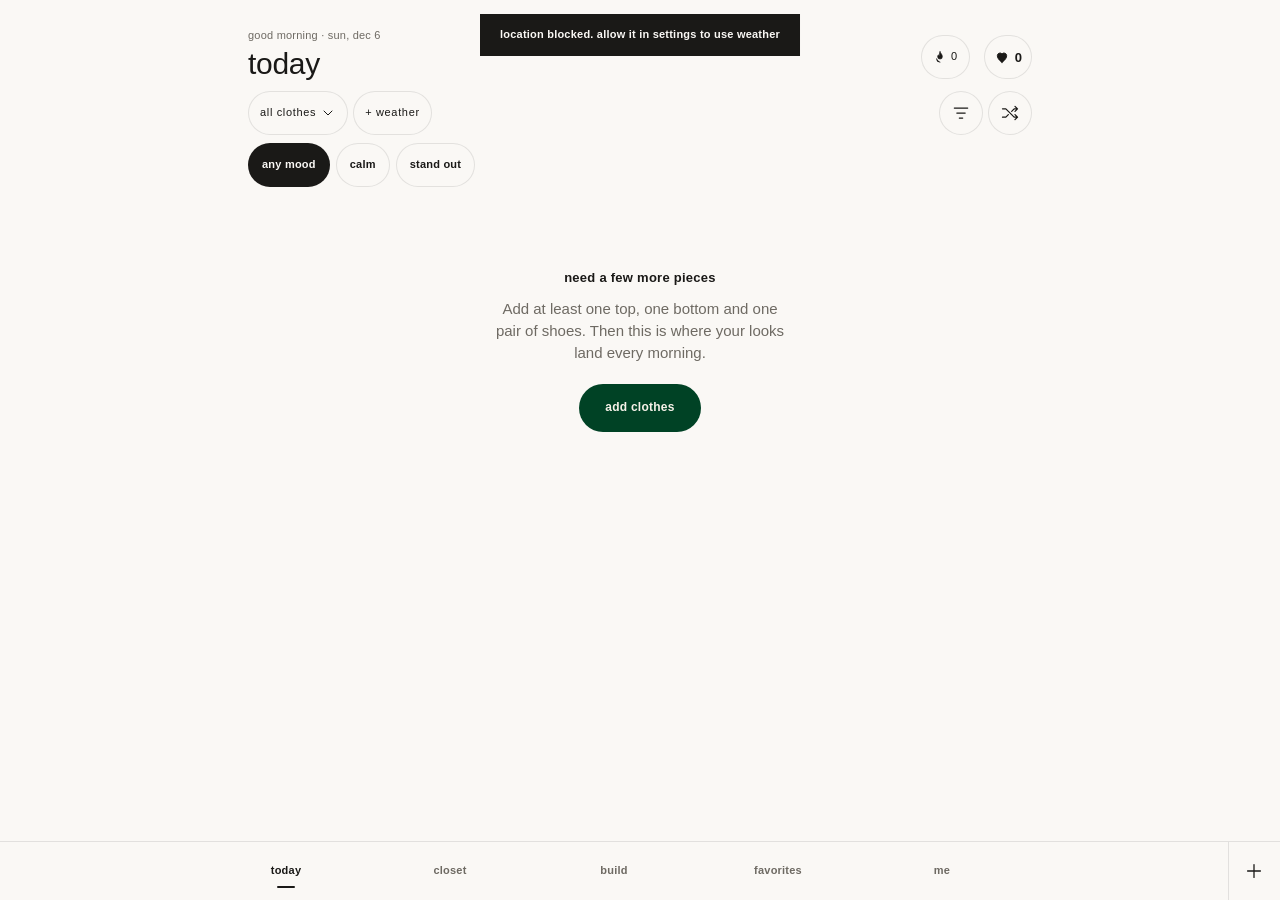
==== commit 2784d4d0: "v5.77: Today stacks layers your way, moods, favorite riffs; Build flannel under jacket + boost tip C" ====
--- a/index.html
+++ b/index.html
@@ -39,10 +39,10 @@
 </script>
 <script type="module">
 import { dayKey, prevDay, streaks, badges, points, levelOf, LEVELS, unlocks } from './progress.js';
-import { lookPool, lookRules, comboBook, comboLooks, topLooks, hslToHex, complete as completeLook, rainy, bySlot, whyNot, CATS, PRINTABLE, MODES, FITS, HARMONIES, SLOTS, generate, harmony, nearHue, colorName, isNeutral, hexToHsl, tryPiece, rankSwaps, bestMode, fixTip, madeWith, possibilities, combo, FIT_ORDER, patternOf, today, setTaste, knownFit, level, dress, MATERIALS, OCCASIONS, explain, forWeather, slotOf, extractPalette, colorDist, flatLayout, isHat, closestOwned, packTrip, accentsOf, echoes, SWATCHES, isShade, isDenim, openShirt, PRINTS, BASICS, basicPiece, sameJob, tone, swatch, WASHES, CUTS, seeded, kindTokens, shapeOf, blockedBy } from './match.js';
+import { lookPool, lookRules, comboBook, comboLooks, topLooks, hslToHex, complete as completeLook, rainy, bySlot, whyNot, CATS, PRINTABLE, MODES, FITS, HARMONIES, SLOTS, generate, harmony, nearHue, colorName, isNeutral, hexToHsl, tryPiece, rankSwaps, bestMode, fixTip, madeWith, possibilities, combo, FIT_ORDER, patternOf, today, setTaste, knownFit, level, dress, MATERIALS, OCCASIONS, explain, forWeather, slotOf, extractPalette, colorDist, flatLayout, isHat, closestOwned, packTrip, accentsOf, echoes, SWATCHES, isShade, isDenim, openShirt, PRINTS, BASICS, basicPiece, sameJob, tone, swatch, WASHES, CUTS, seeded, kindTokens, shapeOf, blockedBy, MOODS } from './match.js';
 import { cleanAlpha, floodOut, keyOut, orient, smoothEdges, pileBoxes } from './cutout.js';
 import { COMBOS, JEANS, TROUSERS, COLOR_SEASONS } from './style.js';
-const VERSION = '2026.11.23 · v5.74'; // shown on Me, so you can tell the phone has the latest
+const VERSION = '2026.11.26 · v5.77'; // shown on Me, so you can tell the phone has the latest
 
 // ---------- storage (IndexedDB: images are blobs, too big for localStorage) ----------
 const STORES = [['items', 'id'], ['outfits', 'key'], ['log', 'day'], ['wish', 'id'], ['colls', 'id'], ['inspo', 'id'], ['profile', 'k'], ['full', 'id'], ['orig', 'id'], ['queue', 'id']];
@@ -92,7 +92,7 @@
   items: await all('items'), saved: await all('outfits'), log: await all('log'), wish: await all('wish'),
   colls: await all('colls'), inspo: await all('inspo'), ...await (async () => { const ps = await all('profile');
     return { profile: ps.find(p => p.k === 'me') ?? null, history: ps.find(p => p.k === 'history')?.list ?? [],
-      plan: ps.find(p => p.k === 'plan') ?? { k: 'plan', days: {}, weekly: {} }, deck: ps.find(p => p.k === 'deck') ?? null, nope: ps.find(p => p.k === 'nope')?.list ?? [], draft: ps.find(p => p.k === 'draft')?.ids ?? null, gone: ps.find(p => p.k === 'gone')?.at ?? {} }; })(), // plan: { days: {date: look}, weekly: {0-6: look} } // history: looks you swiped past, newest first
+      plan: ps.find(p => p.k === 'plan') ?? { k: 'plan', days: {}, weekly: {} }, deck: ps.find(p => p.k === 'deck') ?? null, nope: ps.find(p => p.k === 'nope')?.list ?? [], draft: ps.find(p => p.k === 'draft')?.ids ?? null, drill: ps.find(p => p.k === 'drill')?.ids ?? null, gone: ps.find(p => p.k === 'gone')?.at ?? {} }; })(), // plan: { days: {date: look}, weekly: {0-6: look} } // history: looks you swiped past, newest first
 };
 { const strays = S.items.filter(i => !i.cat && Array.isArray(i.palette)); S.items = S.items.filter(i => !strays.includes(i)); // repair: inspo pics the thumbnail maker saved into the closet (before v5.31)
   (async () => { for (const i of strays) { if (!S.inspo.some(x => x.id === i.id)) { const img = await loadPic('full', i.id); if (img) { const ins = { id: i.id, img, palette: i.palette, off: i.off ?? [], at: i.at ?? Date.now() }; await putQuiet('inspo', ins); S.inspo.push(ins); } } // only copy left: back to Inspo
@@ -376,7 +376,9 @@
 const occLevel = () => S.occ === 'work' ? ({ casual: 1, smart: 1.5, dressy: 2 })[S.profile?.workDress ?? 'smart'] : null;
 // The last few days of logs: tops rest 4 days, a whole look waits 2 weeks
 const loggedSince = n => { const from = dayKey(new Date(Date.now() - n * 864e5)), to = dayKey(); return S.log.filter(l => l.day.slice(0, 10) >= from && l.day.slice(0, 10) < to); };
-const todayPicks = (items, t) => today(items, { occDress: occLevel(), recent: new Set(loggedSince(14).map(l => l.key)), t: dressTemp(t), season: seasonNow(), twoShirts: !!S.profile?.twoShirts, patternDay: dayHash(dayKey()) % 3 === 0, alone: !!S.profile?.hoodieAlone, like: S.like?.map(byId).filter(Boolean), rain: wetToday(), wind: windy(), fresh: restedIds(), rand: seeded(dayHash(dayKey()) + shufN() * 7919), occasion: S.occ, n: 12, skip: loggedSince(4).flatMap(l => l.ids) }); // tops worn in the last 4 days rest
+const todayPicks = (items, t) => today(items, { occDress: occLevel(), recent: new Set(loggedSince(14).map(l => l.key)), t: dressTemp(t), season: seasonNow(), twoShirts: !!S.profile?.twoShirts, patternDay: dayHash(dayKey()) % 3 === 0, alone: !!S.profile?.hoodieAlone, like: S.like?.map(byId).filter(Boolean), rain: wetToday(), wind: windy(), fresh: restedIds(), rand: seeded(dayHash(dayKey()) + shufN() * 7919), occasion: S.occ, mood: moodNow(), favs: S.saved.map(r => r.ids.map(byId).filter(Boolean)), n: 12, skip: loggedSince(4).flatMap(l => l.ids) }); // tops worn in the last 4 days rest
+// v5.77: today's mood (calm / stand out), picked on Today, sticks till midnight
+function moodNow() { return S.profile?.mood?.day === dayKey() ? S.profile.mood.m : null; }
 
 // Gaps are slow-ish to compute, so cache until something about the closet changes.
 const sig = () => S.items.map(i => [i.id, i.cat, i.color, i.fit, i.vibe, i.patterned, i.name, i.kind].join()).join('|');
@@ -811,6 +813,33 @@
       <h3 class="display ftitle">${esc(lookName(o.items))}</h3><button class="mono wcount whybtn" data-whykey="${o.key}" aria-label="Why it scores ${matchPct(o.score)}">${matchPct(o.score)} match · ${esc(MODES[o.mode]?.label ?? '')} · why</button>
       <div class="facts"><button class="btn sm ghost" data-wear="${o.key}">Wear today</button><button class="icon ${saved ? 'on' : ''}" data-save="${o.key}" aria-label="${saved ? 'Saved' : 'Save to favorites'}">${heart}</button></div></article>`; }).join('')}</div>`;
 }
+// Favorites › 3×3×3, the styling drill: 3 tops, 3 bottoms, 3 shoes and all 27 combos, the bad ones too. Heart the keepers.
+const DRILL = ['Tops', 'Bottoms', 'Shoes'], DRILL_N = ['tops', 'bottoms', 'shoes'];
+const drillPool = sl => forWeather(pool(), null, false, seasonNow()).filter(p => p.cat === sl);
+// Each row: one forgotten piece (from the 3 longest unworn) plus two at random, so old things get seen in new ways
+function drillPick() {
+  return DRILL.flatMap(sl => {
+    const c = drillPool(sl).sort(() => Math.random() - 0.5), old = c.slice().sort((a, b) => restDays(b) - restDays(a)).slice(0, 3), first = old[Math.floor(Math.random() * old.length)];
+    return [first, ...c.filter(p => p !== first)].slice(0, 3).map(p => p.id);
+  });
+}
+function drillView() {
+  const c = S.coll && collById(S.coll), short = DRILL.filter(sl => drillPool(sl).length < 3);
+  if (short.length) return `<div class="empty"><h2>Need a few more pieces</h2><p>The drill takes 3 tops, 3 bottoms and 3 pairs of shoes${c ? ` from ${esc(c.name)}` : ''}. Short on ${short.map(sl => DRILL_N[DRILL.indexOf(sl)]).join(' and ')} for this season.</p></div>`;
+  const ok = DRILL.flatMap(sl => drillPool(sl).map(p => p.id));
+  if (S.drill?.length !== 9 || S.drill.some((id, i) => !ok.includes(id) || byId(id).cat !== DRILL[Math.floor(i / 3)])) { S.drill = drillPick(); put('profile', { k: 'drill', ids: S.drill }); }
+  const rows = DRILL.map((sl, r) => S.drill.slice(r * 3, r * 3 + 3).map(byId)), nope = new Set(S.nope.map(n => [...n].sort().join()));
+  S.drillLooks = rows[0].flatMap(t => rows[1].flatMap(b => rows[2].map(sh => { const items = [t, b, sh], m = bestMode(items); return { key: keyOf(items), items, mode: m?.mode ?? 'custom', score: m?.score }; })));
+  const kept = S.drillLooks.filter(o => isFav(o.key)), done = S.drillLooks.filter(o => isFav(o.key) || nope.has(o.key)).length;
+  const star = rows.flat().map(p => [p, kept.filter(o => o.items.includes(p)).length]).sort((a, b) => b[1] - a[1])[0];
+  return `<p class="sub">Every combo of these 9, even the ones that look wrong. Try them on, take a picture, and heart the keepers. It's practice, not a test.</p>
+    ${rows.map((r, ri) => `<p class="pickh">${DRILL_N[ri]} · tap to swap</p><div class="pickgrid drillrow">${r.map((p, k) => `<button data-drillswap="${ri * 3 + k}" aria-label="Swap ${esc(p.name)}"><img src="${src(p)}" alt=""><span>${esc(p.name)}</span></button>`).join('')}</div>`).join('')}
+    <div class="row favacts"><button class="tag o" data-action="drillnew">${ic('shuffle')} New 9</button><span class="mono">${done} of 27 rated · ${kept.length} keeper${kept.length === 1 ? '' : 's'}</span></div>
+    ${star[1] >= 2 ? `<p class="sub blurb">Your <b>${esc(star[0].name.toLowerCase())}</b> is in ${star[1]} of your ${kept.length} keepers.${restDays(star[0]) > 30 ? ' Time to pull it back into rotation.' : ''}</p>` : ''}
+    <div class="feed favs">${S.drillLooks.map(o => { const no = nope.has(o.key), saved = isFav(o.key); return `<article class="outfit fav ${no ? 'drillno' : ''}"><button class="flatbtn" data-buildkey="${o.key}" aria-label="Open in Build">${flat(o.items)}</button>
+      <h3 class="display ftitle">${esc(`${lookName(o.items)} · ${o.items[2].name.toLowerCase()}`)}</h3><span class="mono wcount">${no ? 'not for me' : o.score != null ? `${matchPct(o.score)} match` : "breaks a rule"}</span>
+      <div class="facts"><button class="btn sm ghost" data-wear="${o.key}">Wear today</button><button class="icon" data-nope="${o.key}" aria-label="Not for me" ${no ? 'disabled' : ''}>${svg('M7 14V4M7 14l4 6c1.2 0 2-1 1.7-2.2L12 14h5.5a2 2 0 0 0 2-2.3l-1-6A2 2 0 0 0 16.5 4H7M7 14H4V4h3')}</button><button class="icon ${saved ? 'on' : ''}" data-save="${o.key}" aria-label="${saved ? 'Saved' : 'Save to favorites'}">${heart}</button></div></article>`; }).join('')}</div>`;
+}
 function favCard(o) { const title = lookName(o.items), worn = wornOn(dayKey(), o.key), pic = picFor(o.key);
   return `<article class="outfit fav" style="--tint:${tintOf(o.items)}">${pic ? fitCar(pic, o.items, true) : `<button class="flatbtn" data-buildkey="${o.key}" aria-label="Open ${esc(title)} in the builder">${flat(o.items)}</button>`}
     <h3 class="display ftitle">${esc(title)}</h3><span class="mono wcount">${(b => b?.score != null ? `${matchPct(b.score)} match` : "doesn't pass your rules")(bestMode(o.items))}${(n => n ? ` · worn ${n}×` : '')(S.log.filter(l => l.key === o.key).length)}</span><div class="facts"><button class="btn sm ghost ${worn ? 'done' : ''}" data-wear="${o.key}">${worn ? 'Worn today ✓' : 'Wear today'}</button><button class="icon on" data-save="${o.key}" aria-label="Remove from favorites">${heart}</button><button class="btn sm ghost hitbtn ${isHit(o.key) ? 'on' : ''}" data-hit="${o.key}" aria-pressed="${isHit(o.key)}" aria-label="Got compliments">${ic('star')} ${isHit(o.key) ? 'A hit' : 'Compliments'}</button><button class="icon cmpbtn ${S.cmp?.includes(o.key) ? 'on' : ''}" data-cmp="${o.key}" aria-label="Compare this look" aria-pressed="${!!S.cmp?.includes(o.key)}">⇆</button></div></article>`; }
@@ -886,9 +915,10 @@
 function outfitsView() {
   const items = pool(), c = S.coll && collById(S.coll);
   if (S.tab === 'ideas' || S.tab === 'history') { S.tab = 'saved'; S.view = 'today'; return todayView(); } // old "ideas" links (collection outfits, color wheel, inspo) open Today
-  const top = head(S.tab === 'saved' ? `${S.saved.length} saved` : S.tab === 'best' ? 'by match score' : `${S.log.length} day${S.log.length === 1 ? '' : 's'} logged`, S.tab === 'saved' ? 'Favorites' : S.tab === 'best' ? 'Best outfits' : 'Calendar') + subnav('tab', [['saved', 'Favorites'], ['best', 'Best'], ['cal', 'Calendar'], ['week', 'Week']])
+  const top = head(S.tab === 'saved' ? `${S.saved.length} saved` : S.tab === 'best' ? 'by match score' : S.tab === 'drill' ? 'styling drill' : `${S.log.length} day${S.log.length === 1 ? '' : 's'} logged`, S.tab === 'saved' ? 'Favorites' : S.tab === 'best' ? 'Best outfits' : S.tab === 'drill' ? '3×3×3' : 'Calendar') + subnav('tab', [['saved', 'Favorites'], ['best', 'Best'], ['drill', '3×3×3'], ['cal', 'Calendar'], ['week', 'Week']])
     + (c && S.tab === 'saved' ? capBar() : '');
   if (S.tab === 'best') return top + bestView();
+  if (S.tab === 'drill') return top + drillView();
   if (S.tab === 'week') return top + weekView();
   if (S.tab === 'cal') return top + calView();
   if (S.tab === 'history') {
@@ -969,7 +999,7 @@
 // The deck is saved per day + filters + weather band, so leaving and coming back shows the same looks. Shuffle makes a new one.
 const greet = () => { const h = new Date().getHours(); return h < 5 ? 'Late night' : h < 12 ? 'Good morning' : h < 17 ? 'Good afternoon' : 'Good evening'; };
 const band = w => w ? (t => t < 12 ? 'cold' : t >= 24 ? 'hot' : 'mild')(dressTemp(w.t)) + (wetToday(w) ? '-rain' : '') + (windy(w) ? '-wind' : '') : 'none';
-const deckSig = () => ['v2', VERSION, colorsOn() && S.profile.colorSeason, !!S.profile?.hoodieAlone, !!S.profile?.twoShirts, !!S.profile?.shirtStack, S.profile?.season ?? '', dayKey(), S.items.length, shufN(), tShift(), S.profile?.workDress ?? '', S.profile?.dressBias ?? 0, S.src ?? '', S.like?.join() ?? '', S.mode, S.occ ?? '', S.coll ?? '', S.mode === 'palette' ? S.palette : '', S.mode === 'inspo' ? S.inspoColors : '', weatherNow() ? 'wx' : 'none'].join('|');
+const deckSig = () => ['v2', VERSION, colorsOn() && S.profile.colorSeason, !!S.profile?.hoodieAlone, !!S.profile?.twoShirts, !!S.profile?.shirtStack, S.profile?.season ?? '', dayKey(), S.items.length, shufN(), tShift(), S.profile?.workDress ?? '', S.profile?.dressBias ?? 0, S.src ?? '', S.like?.join() ?? '', S.mode, S.occ ?? '', moodNow() ?? '', S.coll ?? '', S.mode === 'palette' ? S.palette : '', S.mode === 'inspo' ? S.inspoColors : '', weatherNow() ? 'wx' : 'none'].join('|');
 // v5.70: looks you swiped past without saving or wearing teach it a little (a quarter of a "Not for me"), once per deck
 function noteSkips(d) { if (!d || d.noted || d.src || !S.profile) return; d.noted = true;
   const passed = d.looks.slice(0, d.max ?? d.at).filter(l => !wornOn(d.day, l.key) && !isFav(l.key)).map(l => l.ids); if (!passed.length) return;
@@ -1093,7 +1123,8 @@
     ${w ? `<div class="wxcard"><span class="wxi">${svg(RAINY(w.code) ? 'M7 15a4 4 0 1 1 .8-7.9A5 5 0 0 1 17.5 9 3.5 3.5 0 0 1 17 16H7zM9 19l-1 2M13 19l-1 2M17 19l-1 2' : w.code >= 2 ? 'M7 18a4 4 0 1 1 .8-7.9A5 5 0 0 1 17.5 11 3.5 3.5 0 0 1 17 18z' : (h => h >= 18 || h < 6)(new Date().getHours()) ? 'M20 14.5A8 8 0 1 1 9.5 4a6.5 6.5 0 0 0 10.5 10.5z' : 'M12 4v2M12 18v2M4 12h2M18 12h2M6.3 6.3l1.4 1.4M16.3 16.3l1.4 1.4M6.3 17.7l1.4-1.4M16.3 7.7l1.4-1.4M12 8a4 4 0 1 0 0 8 4 4 0 0 0 0-8z')}</span>
       <span class="wxt"><b>${tempText(w.air ?? w.t)}</b><small>feels ${tempText(w.t)}${w.hi != null && w.lo != null ? ` · ${tempText(w.hi)} / ${tempText(w.lo)}` : ''}</small></span><span class="wxl">${esc(wxLine(w))}${(sn => sn && items.length > forWeather(items, null, false, sn).length ? `<small class="wxs">${sn === 'cold' ? "Fall/winter: no shorts unless it's hot" : "Summer: no heavy coats unless it's cold"}</small>` : '')(seasonNow())}${tomorrowLine(w)}</span></div>` : ''}${w && S.deck?.day === dayKey() && S.deck.band && S.deck.band !== band(w) && !S.src ? `<button class="tag o wxnew" data-action="shuffle">Weather changed · ${ic('shuffle')} new looks</button>` : ''}${hitAsk()}${dayAsk()}
     <div class="tbar">${capBtn()}${w ? `<span class="tag" hidden title="${esc(wxLine(w))}">${tempText(w.t)} ${esc(WX[w.code] ?? '')}</span>${w.lo != null && w.lo < w.t - 6 && w.hi == null ? `<span class="tag o"><span class="nc">${tempText(w.lo)}</span> later</span>` : ''}` : `<button class="tag o" data-action="weather">+ Weather</button>`}
-      <span class="sp"></span><button class="tag o" data-action="filters" aria-label="Filter">${ic('filter')}${nf ? ` ${nf}` : ''}</button><button class="tag o" data-action="shuffle" aria-label="Shuffle">${ic('shuffle')}</button></div>`;
+      <span class="sp"></span><button class="tag o" data-action="filters" aria-label="Filter">${ic('filter')}${nf ? ` ${nf}` : ''}</button><button class="tag o" data-action="shuffle" aria-label="Shuffle">${ic('shuffle')}</button></div>
+    ${S.src ? '' : `<div class="occ" role="group" aria-label="Mood">${[['', 'any mood'], ...Object.entries(MOODS)].map(([k, l]) => `<button class="pill ${(moodNow() ?? '') === k ? 'on' : ''}" data-mood="${k}" aria-pressed="${(moodNow() ?? '') === k}">${l}</button>`).join('')}</div>`}`;
   if (!complete(items)) return top + `<div class="empty"><h2>Need a few more pieces</h2><p>${c ? `${esc(c.name)} needs at least a top, bottoms and shoes.` : 'Add at least one top, one bottom and one pair of shoes. Then this is where your looks land every morning.'}</p>
     <button class="btn" data-action="${c && !c.smart ? 'collpick' : 'add'}">${c && !c.smart ? 'Add pieces' : 'Add clothes'}</button></div>`;
   const d = getDeck(items), looks = d.looks.map(l => ({ ...l, items: l.ids.map(byId).filter(Boolean) })).filter(l => complete(l.items)), at = Math.min(d.at, looks.length);
@@ -1403,6 +1434,15 @@
     return `<div class="quick"><span class="mono">${SLOT_LABEL[sl].toLowerCase()}</span>${b('neutral', ns)}${b('pop', ps)}</div>`; }).join('');
   S.quick = { key, html }; return html;
 }
+// v5.77: under 80, the one swap that raises the match most, scored on the whole look. Locked slots stay. Cached per outfit.
+function boostTip(o, pct) { if (pct >= 80) return '';
+  const key = [o.map(p => p.id).sort().join(), S.coll ?? '', closetVer, [...S.locks].join()].join('|'); if (S.boost?.key === key) return S.boost.html;
+  let best = null;
+  for (const sl of ['Outer', 'Layers', 'Tops', 'Bottoms', 'Shoes', 'Hat']) { const cur = o.find(inS(sl)); if (!cur || S.locks.has(sl)) continue;
+    for (const x of swapsFor(sl, o).filter(x => x.score != null && x.item.id !== cur.id).slice(0, 4)) { const s = bestMode(o.map(p => p === cur ? x.item : p))?.score;
+      if (s != null && (!best || s > best.s)) best = { s, sl, cur, item: x.item }; } }
+  const up = best ? matchPct(best.s) : 0, html = up >= pct + 3 ? `<button class="tag" data-wearpick="${best.sl}:${best.item.id}" aria-label="Raise the match to ${up}: swap the ${esc(best.cur.name)} for the ${esc(best.item.name)}">↑ ${up} match: swap the ${esc(best.cur.name.toLowerCase())} for the ${esc(best.item.name.toLowerCase())}</button>` : '';
+  S.boost = { key, html }; return html; }
 function buildView() {
   const o = S.build, ok = complete(o), v = ok ? bestMode(o) : null, items = buildItems();
   const pct = v?.score == null ? 0 : matchPct(v.score);
@@ -1425,7 +1465,7 @@
       ${ok ? quickPicks(o) : ''}
       <div class="addopt">${['Layers', 'Hat', 'Accessory', 'Belt', 'Extra'].filter(sl => !o.some(inS(sl)) && (sl !== 'Extra' || o.some(inS('Accessory'))) && items.some(canS(sl))).map(sl => `<button class="tag o" data-swap="${sl}">+ ${SLOT_LABEL[sl].toLowerCase()}</button>`).join('')}</div>
       ${ok ? (v.score == null ? (w => `<p class="verdict bad">Doesn't work · ${esc(w.note)}</p>${w.piece ? `<div class="tools whyfix"><button class="tag" ${w.fix === 'tag' ? `data-open="${w.piece.id}"` : `data-swap="${slotOf(w.piece)}"`}>${w.fix === 'tag' ? `Check its tags` : `Swap the ${esc(SLOT_LABEL[slotOf(w.piece)].toLowerCase())}`}</button></div>` : ''}`)(whyNot(o))
-        : `<p class="verdict">Works as ${MODES[v.mode].label} · ${esc(v.note)}</p>`) : ''}
+        : `<p class="verdict">Works as ${MODES[v.mode].label} · ${esc(v.note)}</p>${(b => b ? `<div class="tools whyfix">${b}</div>` : '')(boostTip(o, pct))}`) : ''}
       ${tags || tip ? `<div class="tags whytags">${tags}${tip ? `<span class="tag bad">${esc(tip)}</span>` : ''}</div>` : ''}
       ${o.length ? `<div class="tools">${S.past.length ? `<button class="tag o" data-action="undobuild">Undo</button>` : ''}${o.length && !ok ? `<button class="tag" data-action="fillbuild">Fill the rest</button>` : ''}${o.length ? `<button class="tag" data-action="possible">See outfit possibilities</button>` : ''}${ok ? `<button class="tag o" data-action="recolor">Recolor</button><button class="tag o" data-action="sharelook">${ic('share')} Share</button>` : ''}</div>` : `<div class="tools"><button class="tag o" data-go="inspo">Start from a pic</button></div>`}
       ${ok ? actionsHtml(o) : ''}
@@ -2477,7 +2517,7 @@
 
 // ---------- outfits: find one by key wherever it lives ----------
 function outfitByKey(k) {
-  const idea = S.ideas?.find(o => o.key === k) ?? S.made?.find(o => o.key === k) ?? S.best?.looks.find(o => o.key === k); if (idea) return idea;
+  const idea = S.ideas?.find(o => o.key === k) ?? S.made?.find(o => o.key === k) ?? S.best?.looks.find(o => o.key === k) ?? S.drillLooks?.find(o => o.key === k); if (idea) return idea;
   const dl = S.deck?.looks.find(o => o.key === k); if (dl) return { key: k, items: dl.ids.map(byId).filter(Boolean), mode: dl.mode };
   if (S.build && keyOf(S.build) === k) return { key: k, items: S.build };
   const s = S.saved.find(x => x.key === k) ?? S.log.find(x => x.key === k) ?? [...Object.values(S.plan.days), ...Object.values(S.plan.weekly)].find(x => x.key === k); return s && { key: k, items: s.ids.map(byId).filter(Boolean) };
@@ -2662,6 +2702,11 @@
     if (sheet.open) { sheet.onclose = null; sheet.close(); } // a tap on the menu while a sheet is open: close it without a second render racing this one
     go(); } // no fade-in: on iPhone it left the top of the new screen blank until you scrolled
   else if (ds.sub) { const [k, v] = ds.sub.split(':'); S[k] = v; render(); }
+  else if (ds.action === 'drillnew') { S.drill = drillPick(); put('profile', { k: 'drill', ids: S.drill }); render(); }
+  else if (ds.drillswap) { const i = +ds.drillswap, sl = DRILL[Math.floor(i / 3)];
+    showSheet(`<div class="pad"><div class="pickhead"><div><div class="eyebrow">3×3×3</div><h2>Swap ${esc(byId(S.drill[i]).name.toLowerCase())}</h2></div>${closeBtn}</div></div>
+      <div class="pickgrid">${drillPool(sl).filter(p => !S.drill.includes(p.id)).map(p => `<button data-drillset="${i}|${p.id}"><img src="${src(p)}" alt=""><span>${esc(p.name)}</span></button>`).join('')}</div>`); }
+  else if (ds.drillset) { const [i, id] = ds.drillset.split('|'); S.drill[+i] = id; put('profile', { k: 'drill', ids: S.drill }); sheet.close(); }
   else if (ds.listtab) { S.listTab = ds.listtab; render(); }
   else if (ds.buycut !== undefined) { S.buy.cut = ds.buycut === '' ? null : +ds.buycut; S.buy.res = null; render(); }
   else if (ds.qaof) { (S.qa ??= {}).type = ds.qaof; S.buy.res = null; openQuickAdd(); }
@@ -2820,6 +2865,7 @@
   else if (ds.tagq) { S.q = ds.tagq; sheet.close(); render(); }
   else if (ds.action === 'closetview') { S.closetView = (S.closetView ?? 'shelf') === 'shelf' ? 'grid' : 'shelf'; S.profile = { k: 'me', ...S.profile, closetView: S.closetView }; put('profile', S.profile); render(); }
   else if (ds.quick) quickAct(...ds.quick.split('|'));
+  else if ('mood' in ds) { S.profile = { k: 'me', ...S.profile, mood: { day: dayKey(), m: ds.mood || null } }; putQuiet('profile', S.profile); render(); }
   else if ('occ' in ds) { S.occ = ds.occ || null; S.profile = { k: 'me', ...S.profile, dayOcc: { day: dayKey(), occ: ds.occ } }; putQuiet('profile', S.profile); S.ideas = null; render(); if (sheet.querySelector('.filters')) openFilters(); }
   else if (ds.lock) { S.locks.has(ds.lock) ? S.locks.delete(ds.lock) : S.locks.add(ds.lock); if (sheet.open) openSwap(ds.lock); else render(); }
   else if (ds.action === 'shufflebuild') shuffleBuild();
--- a/styles.css
+++ b/styles.css
@@ -787,3 +787,6 @@
 .soften { margin: 4px 0 12px; padding-left: 18px; font-size: 13px; } .soften li { margin: 3px 0; }
 .staple.redo { display: flex; gap: 12px; align-items: center; width: 100%; text-align: left; min-height: 64px; } .staple.redo img { width: 52px; height: 52px; object-fit: contain; flex: none; }
 .staple.redo b { display: block; } .staple.redo:last-of-type { margin-bottom: 14px; }
+/* 3×3×3 drill: compact piece rows, "not for me" looks fade */
+.drillrow { padding: 0 0 6px; } .drillrow button { aspect-ratio: 1; }
+.outfit.drillno { opacity: .45; }
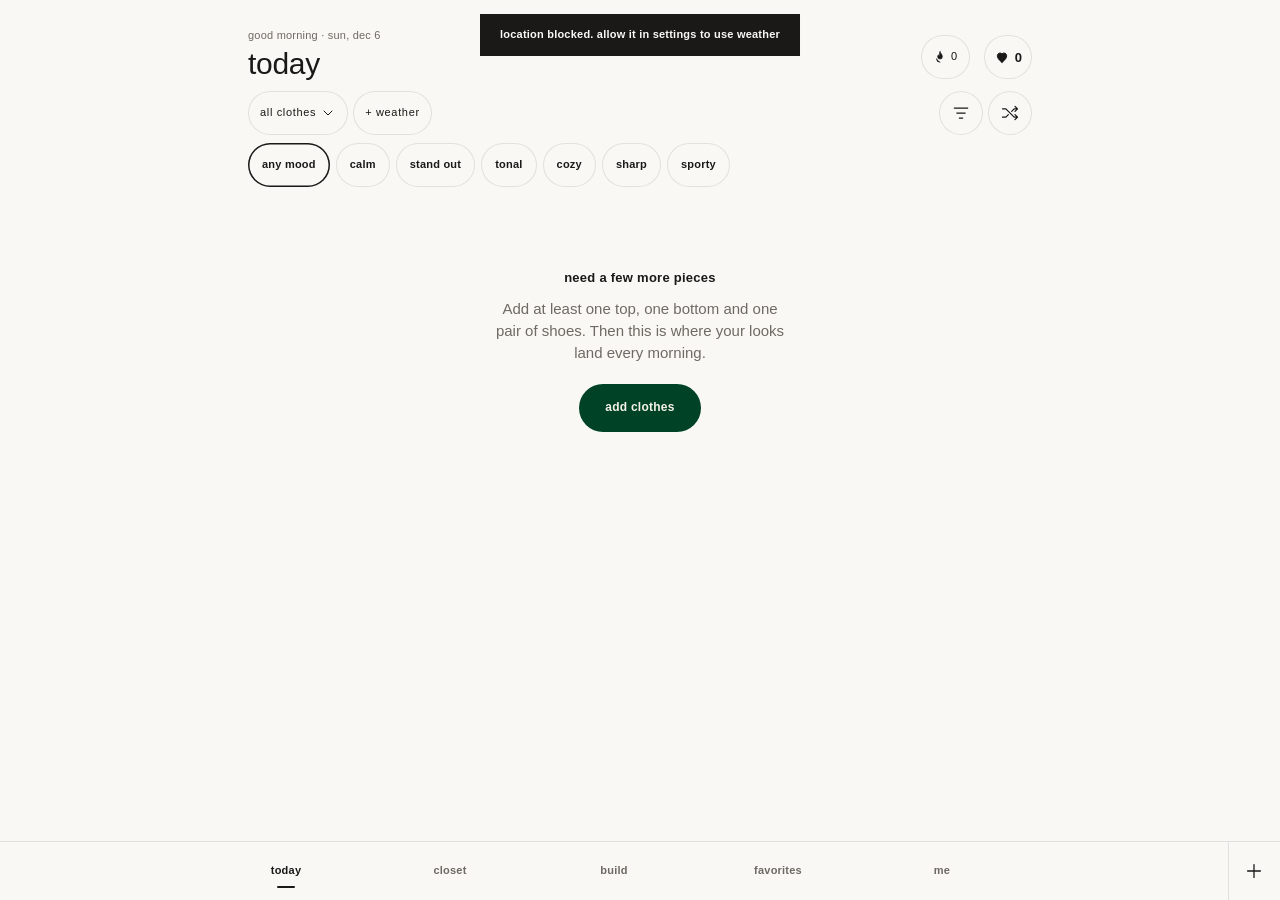
==== commit 781b9cd5: "v5.79: V2 batch: stronger stuck-menu fix, more moods + card mood tags, wear-it-today pin, evidence w" ====
--- a/index.html
+++ b/index.html
@@ -39,10 +39,16 @@
 </script>
 <script type="module">
 import { dayKey, prevDay, streaks, badges, points, levelOf, LEVELS, unlocks } from './progress.js';
-import { lookPool, lookRules, comboBook, comboLooks, topLooks, hslToHex, complete as completeLook, rainy, bySlot, whyNot, CATS, PRINTABLE, MODES, FITS, HARMONIES, SLOTS, generate, harmony, nearHue, colorName, isNeutral, hexToHsl, tryPiece, rankSwaps, bestMode, fixTip, madeWith, possibilities, combo, FIT_ORDER, patternOf, today, setTaste, knownFit, level, dress, MATERIALS, OCCASIONS, explain, forWeather, slotOf, extractPalette, colorDist, flatLayout, isHat, closestOwned, packTrip, accentsOf, echoes, SWATCHES, isShade, isDenim, openShirt, PRINTS, BASICS, basicPiece, sameJob, tone, swatch, WASHES, CUTS, seeded, kindTokens, shapeOf, blockedBy, MOODS } from './match.js';
+import { lookPool, lookRules, comboBook, comboLooks, topLooks, hslToHex, complete as completeLook, rainy, bySlot, whyNot, CATS, PRINTABLE, MODES, FITS, HARMONIES, SLOTS, generate, harmony, nearHue, colorName, isNeutral, hexToHsl, tryPiece, rankSwaps, bestMode, fixTip, madeWith, possibilities, combo, FIT_ORDER, patternOf, today, setTaste, knownFit, level, dress, MATERIALS, OCCASIONS, explain, forWeather, slotOf, extractPalette, colorDist, flatLayout, isHat, closestOwned, packTrip, accentsOf, echoes, SWATCHES, isShade, isDenim, openShirt, PRINTS, BASICS, basicPiece, sameJob, tone, swatch, WASHES, CUTS, seeded, kindTokens, shapeOf, blockedBy, MOODS, moodOf, roleOf } from './match.js';
 import { cleanAlpha, floodOut, keyOut, orient, smoothEdges, pileBoxes } from './cutout.js';
 import { COMBOS, JEANS, TROUSERS, COLOR_SEASONS } from './style.js';
-const VERSION = '2026.11.26 · v5.77'; // shown on Me, so you can tell the phone has the latest
+const VERSION = '2026.11.27 · v5.79'; // shown on Me, so you can tell the phone has the latest
+// jeans pick a wash: the plain "denim" swatch is the same color as mid wash, so it shows once (v5.79)
+const JEAN_SW = { ...WASHES, ...Object.fromEntries(Object.entries(SWATCHES).filter(([n]) => n !== 'denim')) };
+// v5.79: lock a whole half before you roll
+// v5.79: how warm a top or layer is, when the type guesses wrong (a lined work jacket, a thin "puffer"). Today stacks layers by this.
+const WARMTHS = [[0.5, 'very light (tank)'], [1, 'light (tee)'], [2, 'mid (flannel, shirt)'], [2.5, 'warm (hoodie, knit)'], [3, 'jacket'], [4, 'lined jacket'], [5, 'winter coat']];
+const HALVES = { top: ['Hat', 'Outer', 'Layers', 'Tops'], bottom: ['Bottoms', 'Belt', 'Shoes'] };
 
 // ---------- storage (IndexedDB: images are blobs, too big for localStorage) ----------
 const STORES = [['items', 'id'], ['outfits', 'key'], ['log', 'day'], ['wish', 'id'], ['colls', 'id'], ['inspo', 'id'], ['profile', 'k'], ['full', 'id'], ['orig', 'id'], ['queue', 'id']];
@@ -116,12 +122,12 @@
 const tasteArgs = () => { const ix = new Map(S.items.map(i => [i.id, i])), pcs = r => r.ids.map(id => ix.get(id)).filter(Boolean), hits = S.saved.filter(s => s.hit), times = {};
   for (const l of S.log) times[l.key] = (times[l.key] ?? 0) + 1;
   // liked: favorites, plus hits a second time. likedColors / likedKinds: the same looks plus what you wore, as color names and type:color tokens
-  const liked = [...S.saved, ...hits].map(r => ({ ids: r.ids, w: ageW(r.savedAt) })), rows = [...S.saved.map(r => [r, ageW(r.savedAt)]), ...hits.map(r => [r, ageW(r.savedAt) * (r.why === 'colors' ? 2 : 1)]), ...S.log.map(l => [l, logW(l)])];
+  const liked = [...S.saved, ...hits].map(r => ({ ids: r.ids, w: ageW(r.savedAt) })), rows = [...S.saved.map(r => [r, ageW(r.savedAt) * (!r.hit && r.why === 'colors' ? 1.5 : 1)]), ...hits.map(r => [r, ageW(r.savedAt) * (r.why === 'colors' ? 2 : 1)]), ...S.log.map(l => [l, logW(l)])];
   return { shirtStack: !!S.profile?.shirtStack, liked, worn: S.log.map(l => ({ ids: l.ids, w: logW(l) })), nope: S.nope, good: [...(colorsOn() ? mySeason().good : []), ...(S.profile?.colors?.good ?? [])], avoid: [...(colorsOn() ? mySeason().avoid : []), ...(S.profile?.colors?.avoid ?? [])],
     skipped: S.profile?.skips ?? [], hair: S.profile?.hair ?? null, never: S.profile?.never ?? [], colorNo: S.profile?.colorNo ?? [], dressBias: (S.profile?.dressBias ?? 0) + learnedDress(), busyBias: S.profile?.busyBias ?? 0,
     likedColors: rows.map(([r, w]) => ({ ids: pcs(r).map(p => colorName(p.color)), w })), likedKinds: rows.map(([r, w]) => ({ ids: kindTokens(pcs(r)), w })),
     // trusted: hits and looks worn twice; no rule blocks them. shapes: hits that worked because of the fit. pins: color names you picked.
-    trusted: [...hits.map(r => r.ids), ...S.log.filter(l => times[l.key] >= 2).map(l => l.ids)], shapes: hits.filter(r => r.why === 'fit').map(r => shapeOf(pcs(r))),
+    trusted: [...hits.map(r => r.ids), ...S.log.filter(l => times[l.key] >= 2).map(l => l.ids)], shapes: S.saved.filter(r => r.why === 'fit').map(r => shapeOf(pcs(r))),
     pins: S.items.filter(i => i.cname).map(i => [i.color, i.cname]) }; };
 const syncTaste = () => setTaste(tasteArgs());
 syncTaste();
@@ -130,6 +136,8 @@
 const keepAcc = (it, a, base = it.color) => it.accPicked?.includes(a) || !isShade(a, base); // colors you add yourself always stay
 for (const it of S.items) if (it.accents?.some(a => !keepAcc(it, a))) { it.accents = it.accents.filter(a => keepAcc(it, a)); put('items', it); }
 let kept = false; navigator.storage?.persist?.().then(v => { kept = v; }).catch(() => {});
+// v5.79: how much room the closet takes on this phone (Me › Settings › Backup)
+let used = ''; navigator.storage?.estimate?.().then(e => { if (e?.usage) used = e.usage > 1e9 ? `${(e.usage / 1e9).toFixed(1)} GB` : `${Math.round(e.usage / 1e6)} MB`; }).catch(() => {});
 
 const urls = new Map();
 const objUrl = (k, b) => urls.get(k) ?? urls.set(k, URL.createObjectURL(b)).get(k);
@@ -376,8 +384,10 @@
 const occLevel = () => S.occ === 'work' ? ({ casual: 1, smart: 1.5, dressy: 2 })[S.profile?.workDress ?? 'smart'] : null;
 // The last few days of logs: tops rest 4 days, a whole look waits 2 weeks
 const loggedSince = n => { const from = dayKey(new Date(Date.now() - n * 864e5)), to = dayKey(); return S.log.filter(l => l.day.slice(0, 10) >= from && l.day.slice(0, 10) < to); };
-const todayPicks = (items, t) => today(items, { occDress: occLevel(), recent: new Set(loggedSince(14).map(l => l.key)), t: dressTemp(t), season: seasonNow(), twoShirts: !!S.profile?.twoShirts, patternDay: dayHash(dayKey()) % 3 === 0, alone: !!S.profile?.hoodieAlone, like: S.like?.map(byId).filter(Boolean), rain: wetToday(), wind: windy(), fresh: restedIds(), rand: seeded(dayHash(dayKey()) + shufN() * 7919), occasion: S.occ, mood: moodNow(), favs: S.saved.map(r => r.ids.map(byId).filter(Boolean)), n: 12, skip: loggedSince(4).flatMap(l => l.ids) }); // tops worn in the last 4 days rest
+const todayPicks = (items, t) => today(items, { occDress: occLevel(), recent: new Set(loggedSince(14).map(l => l.key)), t: dressTemp(t), season: seasonNow(), twoShirts: !!S.profile?.twoShirts, patternDay: dayHash(dayKey()) % 3 === 0, alone: !!S.profile?.hoodieAlone, like: S.like?.map(byId).filter(Boolean), rain: wetToday(), wind: windy(), fresh: restedIds(), rand: seeded(dayHash(dayKey()) + shufN() * 7919), occasion: S.occ, mood: moodNow(), pin: pinNow(), favs: S.saved.map(r => r.ids.map(byId).filter(Boolean)), n: 12, skip: loggedSince(4).flatMap(l => l.ids) }); // tops worn in the last 4 days rest
 // v5.77: today's mood (calm / stand out), picked on Today, sticks till midnight
+// v5.79: a piece you're wearing today no matter what (piece sheet › Wear it today). Every Today card is built around it till midnight.
+function pinNow() { const p = S.profile?.pinDay; return p?.day === dayKey() ? byId(p.id) ?? null : null; }
 function moodNow() { return S.profile?.mood?.day === dayKey() ? S.profile.mood.m : null; }
 
 // Gaps are slow-ish to compute, so cache until something about the closet changes.
@@ -644,6 +654,13 @@
   x.scale(15, 15); x.fillStyle = color; x.strokeStyle = 'rgba(0,0,0,.18)'; x.lineWidth = 0.12; const p = new Path2D(SIL[cat]); x.fill(p); x.stroke(p);
   return new Promise(r => c.toBlob(r, 'image/png'));
 }
+// v5.79: a copped wish becomes a closet piece: its name, price and shop, a stand-in shape in its color until you add a photo
+async function wishToCloset(w) { const g = wishGuess(w.name), cat = w.cat || g.cat || 'Tops', color = w.color || g.color || '#7d7b78', nm = w.name.toLowerCase();
+  const kind = (g.kind && KINDS[g.kind] === cat ? g.kind : null) ?? Object.keys(KINDS).filter(k => KINDS[k] === cat && nm.includes(k.toLowerCase())).sort((a, b) => b.length - a.length)[0] ?? '', img = await standIn(cat, color);
+  const item = { id: uid(), img, color, cat, kind, vibe: 'casual', fit: 1, patterned: false, pattern: 'solid', name: w.name, noPhoto: true, dupOk: true, cfp: STAND_FP, fp: STAND_FP, review: false, wears: 0, lastWorn: null, createdAt: Date.now() };
+  if (w.price) item.price = w.price; if (w.link) try { item.from = new URL(w.link).hostname.replace(/^www\./, ''); } catch { /* no shop name */ }
+  try { item.thumb = await thumbOf(img); } catch (e) { console.warn(e); }
+  await put('items', item); S.items.push(item); S.ideas = null; S.deck = null; return item; }
 async function quickAdd(type, cname) {
   const [cat, kind, vibe = 'casual'] = BASICS[type], color = swatch(cname), img = await standIn(cat, color);
   const item = { id: uid(), img, color, cat, kind, vibe, fit: 1, patterned: false, pattern: 'solid', name: `${cname[0].toUpperCase() + cname.slice(1)} ${type}`, noPhoto: true, dupOk: true, cfp: STAND_FP, fp: STAND_FP, review: false, wears: 0, lastWorn: null, createdAt: Date.now() };
@@ -655,7 +672,7 @@
   showSheet(`<div class="pad qadd"><div class="pickhead"><div><div class="eyebrow">Quick add · photos later</div><h2>What do you own?</h2></div>${closeBtn}</div>
     <p class="sub">Pick a type, then tap each color you have. Every tap adds one piece with a stand-in picture, so outfits start working right away. Swap in real photos whenever.</p>
     <div class="chips wrap">${Object.keys(BASICS).map(k => `<button class="chip ${q.type === k ? 'on' : ''}" data-qatype="${k}">${k}</button>`).join('')}</div>
-    <div class="qcolors">${Object.entries(q.type === 'jeans' ? { ...WASHES, ...SWATCHES } : SWATCHES).map(([n, h]) => `<button data-qacolor="${n}" aria-label="Add a ${n} ${q.type}"><i style="background:${h}"></i><span>${n}</span></button>`).join('')}</div>
+    <div class="qcolors">${Object.entries(q.type === 'jeans' ? JEAN_SW : SWATCHES).map(([n, h]) => `<button data-qacolor="${n}" aria-label="Add a ${n} ${q.type}"><i style="background:${h}"></i><span>${n}</span></button>`).join('')}</div>
     <p class="mono qcount">${S.items.filter(i => i.noPhoto).length} quick-added so far</p><button class="btn wide" data-action="qadone">Done</button></div>`);
 }
 
@@ -900,6 +917,9 @@
 }
 
 // The favorites on screen: the open collection, search and sort all apply. Lookbook uses it too.
+// v5.79: a look's formula, the way you'd say it: "tee + flannel + jacket · jeans". Favorites group by it.
+const fRole = p => /flannel|overshirt|shacket/i.test(`${p.kind ?? ''} ${p.name ?? ''}`) ? 'flannel' : String(roleOf(p)).toLowerCase();
+const formulaOf = ps => { const by = bySlot(ps); return [[by.Tops, by.Layers, by.Outer].filter(Boolean).map(fRole).join(' + '), by.Bottoms && fRole(by.Bottoms)].filter(Boolean).join(' · '); };
 function favList() {
   const c = S.coll && collById(S.coll);
     // in a collection: only favorites made entirely from it
@@ -908,7 +928,7 @@
     const rated = new Map(), rate = o => rated.get(o.key) ?? rated.set(o.key, (bestMode(o.items)?.score ?? -5) + Math.min(2, wornN(o.key) * 0.4) + (isHit(o.key) ? 1 : 0)).get(o.key);
     const FS = { hits: (a, b) => isHit(b.key) - isHit(a.key) || rate(b) - rate(a), top: (a, b) => rate(b) - rate(a), new: (a, b) => (b.savedAt ?? 0) - (a.savedAt ?? 0), worn: (a, b) => wornN(b.key) - wornN(a.key), stale: (a, b) => lastW(a.key) - lastW(b.key) };
     // complete() drops looks whose piece was deleted or re-tagged
-    return S.saved.map(s => ({ key: s.key, savedAt: s.savedAt, mode: s.mode, items: s.ids.map(byId).filter(Boolean) })).filter(o => complete(o.items) && inC(o))
+    return S.saved.map(s => ({ key: s.key, savedAt: s.savedAt, mode: s.mode, items: s.ids.map(byId).filter(Boolean) })).filter(o => complete(o.items) && inC(o) && (!S.favF || formulaOf(o.items) === S.favF))
       .filter(o => !fq || o.items.some(p => `${p.name} ${p.kind} ${colorName(p.color)} ${p.brand ?? ''}`.toLowerCase().includes(fq)) || (vibeOf(o)[0] ?? '').toLowerCase().includes(fq)).sort(FS[S.favSort ?? 'new']);
 }
 
@@ -928,7 +948,7 @@
   }
   if (S.tab === 'saved') {
     const list = favList();
-    return top + (S.saved.length ? `<div class="ctools favtools"><input type="search" data-favq placeholder="search" value="${esc(S.favQ ?? '')}" aria-label="Search favorites"><select data-favsort aria-label="Sort favorites">${[['new', 'sort: newest'], ['hits', 'sort: hits first'], ['top', 'sort: highest rated'], ['worn', 'sort: most worn'], ['stale', "sort: haven't worn lately"]].map(([k, l]) => `<option value="${k}" ${(S.favSort ?? 'new') === k ? 'selected' : ''}>${l}</option>`).join('')}</select></div><div class="row favacts"><button class="tag o" data-action="lookbook">Lookbook (PDF)</button>${S.cmp?.length === 1 ? '<span class="mono">Pick one more look to compare</span>' : '<span class="mono">Tap ⇆ on two looks to compare</span>'}</div>` : '')
+    return top + (S.saved.length ? `<div class="ctools favtools"><input type="search" data-favq placeholder="search" value="${esc(S.favQ ?? '')}" aria-label="Search favorites"><select data-favsort aria-label="Sort favorites">${[['new', 'sort: newest'], ['hits', 'sort: hits first'], ['top', 'sort: highest rated'], ['worn', 'sort: most worn'], ['stale', "sort: haven't worn lately"]].map(([k, l]) => `<option value="${k}" ${(S.favSort ?? 'new') === k ? 'selected' : ''}>${l}</option>`).join('')}</select></div>${(fs => fs.length ? `<div class="occ favforms" role="group" aria-label="Formulas">${[['', 'all formulas', S.saved.length], ...fs].map(([k, l, n]) => `<button class="pill ${(S.favF ?? '') === k ? 'on' : ''}" data-favf="${esc(k)}">${esc(l)}<small>${n}</small></button>`).join('')}</div>` : '')(Object.entries(S.saved.reduce((t, r) => { const ps = r.ids.map(byId).filter(Boolean); if (complete(ps)) { const f = formulaOf(ps); t[f] = (t[f] ?? 0) + 1; } return t; }, {})).filter(([, n]) => n >= 2).sort((a, b) => b[1] - a[1]).map(([f, n]) => [f, f, n]))}<div class="row favacts"><button class="tag o" data-action="lookbook">Lookbook (PDF)</button>${S.cmp?.length === 1 ? '<span class="mono">Pick one more look to compare</span>' : '<span class="mono">Tap ⇆ on two looks to compare</span>'}</div>` : '')
       + (list.length ? `<p class="sub">Tap a look to change it in the builder.</p><div class="feed favs">${list.map(o => favCard(o)).join('')}</div>`
       : `<div class="empty"><h2>No favorites ${c ? `in ${esc(c.name)} ` : ''}yet</h2><p>Swipe right on a look in Today, or tap Save in the builder. Your keepers land here.</p><button class="btn" data-go="today">Go to Today</button></div>`);
   }
@@ -999,7 +1019,7 @@
 // The deck is saved per day + filters + weather band, so leaving and coming back shows the same looks. Shuffle makes a new one.
 const greet = () => { const h = new Date().getHours(); return h < 5 ? 'Late night' : h < 12 ? 'Good morning' : h < 17 ? 'Good afternoon' : 'Good evening'; };
 const band = w => w ? (t => t < 12 ? 'cold' : t >= 24 ? 'hot' : 'mild')(dressTemp(w.t)) + (wetToday(w) ? '-rain' : '') + (windy(w) ? '-wind' : '') : 'none';
-const deckSig = () => ['v2', VERSION, colorsOn() && S.profile.colorSeason, !!S.profile?.hoodieAlone, !!S.profile?.twoShirts, !!S.profile?.shirtStack, S.profile?.season ?? '', dayKey(), S.items.length, shufN(), tShift(), S.profile?.workDress ?? '', S.profile?.dressBias ?? 0, S.src ?? '', S.like?.join() ?? '', S.mode, S.occ ?? '', moodNow() ?? '', S.coll ?? '', S.mode === 'palette' ? S.palette : '', S.mode === 'inspo' ? S.inspoColors : '', weatherNow() ? 'wx' : 'none'].join('|');
+const deckSig = () => ['v2', VERSION, colorsOn() && S.profile.colorSeason, !!S.profile?.hoodieAlone, !!S.profile?.twoShirts, !!S.profile?.shirtStack, S.profile?.season ?? '', dayKey(), S.items.length, shufN(), tShift(), S.profile?.workDress ?? '', S.profile?.dressBias ?? 0, S.src ?? '', S.like?.join() ?? '', S.mode, S.occ ?? '', moodNow() ?? '', pinNow()?.id ?? '', S.coll ?? '', S.mode === 'palette' ? S.palette : '', S.mode === 'inspo' ? S.inspoColors : '', weatherNow() ? 'wx' : 'none'].join('|');
 // v5.70: looks you swiped past without saving or wearing teach it a little (a quarter of a "Not for me"), once per deck
 function noteSkips(d) { if (!d || d.noted || d.src || !S.profile) return; d.noted = true;
   const passed = d.looks.slice(0, d.max ?? d.at).filter(l => !wornOn(d.day, l.key) && !isFav(l.key)).map(l => l.ids); if (!passed.length) return;
@@ -1031,7 +1051,7 @@
 // The deck's last card: when none of the picks land, other ways in. Ask-Claude copies your closet + the question.
 const moreWays = () => `<article class="dcard slide moreways"><div class="dtop"><span class="mono">more ways to get dressed</span></div>
   <div class="ways">${[S.src && ['', 'Fresh picks', 'new combos for today'], S.src !== 'saved' && ['saved', 'Your favorites', 'looks you kept'], S.src !== 'worn' && ['worn', 'Recently worn', 'wear one again']].filter(Boolean).map(([k, l, d]) => `<button data-src="${k}"><b>${l}</b><span>${d}</span></button>`).join('')}
-    <button data-go="build"><b>Build your own</b><span>pick piece by piece</span></button><button data-action="addinspo"><b>From a pic</b><span>match an inspo photo</span></button></div>
+    <button data-action="surprise"><b>Surprise me</b><span>a mood you didn't pick</span></button><button data-go="build"><b>Build your own</b><span>pick piece by piece</span></button><button data-action="addinspo"><b>From a pic</b><span>match an inspo photo</span></button></div>
   <span class="mono">ask Claude</span><div class="tags">${["What to wear today", "What's missing from my closet", 'Pack a 3-day trip', 'Dinner outfits'].map(q => `<button class="tag o" data-askclaude="${esc(q)}">${esc(q)}</button>`).join('')}</div></article>`;
 // "Not for me" on a Today look: say what's off, and each answer changes one thing the picker uses.
 // Not for me: tap every reason that fits, pick as many pieces or colors as you need, then Save. Each reason teaches its own thing.
@@ -1070,14 +1090,23 @@
   sheet.close(); render(); const t = msg.join(' · '); toast(t[0].toUpperCase() + t.slice(1));
 }
 // The line under a Today title says something the title and chip don't: fit, layering, a print echo. Never the color combo again.
+// v5.79: how often you've worn two pieces together (from your log), for the card's why line. Cached until the log changes.
+const pairWorn = (a, b) => { if (pairWorn.n !== S.log.length) { pairWorn.n = S.log.length; pairWorn.m = new Map(); for (const l of S.log) for (const x of l.ids) for (const y of l.ids) if (x < y) pairWorn.m.set(x + '|' + y, (pairWorn.m.get(x + '|' + y) ?? 0) + 1); }
+  return pairWorn.m.get(a.id < b.id ? a.id + '|' + b.id : b.id + '|' + a.id) ?? 0; };
 function whyLine(o, title, cmb) {
+  // in your own terms first (v5.79): three layers on a cold day, then two pieces you keep wearing together
+  const w = weatherNow(), up = o.items.filter(p => p.cat === 'Tops' || p.cat === 'Layers'), cl = o.items.filter(p => p.cat !== 'Accessories');
+  if (up.length >= 3 && w && dressTemp(w.t) < 12) return `Three layers: it feels ${tempText(dressTemp(w.t))} today`;
+  const ev = cl.flatMap((a, i) => cl.slice(i + 1).map(b => [a, b, pairWorn(a, b)])).sort((x, y) => y[2] - x[2])[0];
+  if (ev && ev[2] >= 2) return `You've worn the ${ev[0].name.toLowerCase()} with the ${ev[1].name.toLowerCase()} ${ev[2]} times`;
   const said = [title, cmb].filter(Boolean).map(x => x.toLowerCase()), fresh = t => t && t !== DEFAULT_NOTE && !/\w \+ \w/.test(t) && !said.some(x => t.toLowerCase().includes(x) || x.includes(t.toLowerCase().split(' · ')[0]));
   if (fresh(o.note)) return o.note;
   const rows = explain(o.items)?.rows ?? []; return rows.map(([l]) => l).find(l => !/^Color rule|^Finished with|You wear these|passed on|wear more|suggest less/i.test(l) && fresh(l)) ?? '';
 }
 function deckCard(o, i, n, cls, used) {
   const [title, cmb] = vibeOf(o, used), w = weatherNow(), worn = wornOn(dayKey(), o.key);
-  const tags = cmb && cmb.toLowerCase() !== title.toLowerCase() ? `<span class="tag">${esc(cmb)}</span>` : ''; // the colors, unless the title already says them; the weather card up top covers the weather
+  // the colors (unless the title already says them) and the mood (v5.79)
+  const md = moodOf(o), tags = (cmb && cmb.toLowerCase() !== title.toLowerCase() ? `<span class="tag">${esc(cmb)}</span>` : '') + (md && MOODS[md] !== title.toLowerCase() ? `<span class="tag o">${MOODS[md]}</span>` : '');
   return `<article class="dcard ${cls}" data-key="${o.key}" style="--tint:${tintOf(o.items)}" aria-label="Look ${i + 1} of ${n}: ${esc(o.items.map(p => `${colorName(p.color)} ${p.kind || p.cat}`).join(', '))}">
     <div class="dtop"><span class="mono">${pad2(i + 1)} / ${pad2(n)}</span>${worn ? '<span class="tag hot">Worn today</span>' : isFav(o.key) ? '<span class="tag">Saved</span>' : ''}</div>
     <h2 class="display dtitle">${esc(title)}</h2>${(why => why ? `<p class="dwhy">${esc(why)}</p>` : '')(restNote(o) || whyLine(o, title, cmb))}
@@ -1124,7 +1153,8 @@
       <span class="wxt"><b>${tempText(w.air ?? w.t)}</b><small>feels ${tempText(w.t)}${w.hi != null && w.lo != null ? ` · ${tempText(w.hi)} / ${tempText(w.lo)}` : ''}</small></span><span class="wxl">${esc(wxLine(w))}${(sn => sn && items.length > forWeather(items, null, false, sn).length ? `<small class="wxs">${sn === 'cold' ? "Fall/winter: no shorts unless it's hot" : "Summer: no heavy coats unless it's cold"}</small>` : '')(seasonNow())}${tomorrowLine(w)}</span></div>` : ''}${w && S.deck?.day === dayKey() && S.deck.band && S.deck.band !== band(w) && !S.src ? `<button class="tag o wxnew" data-action="shuffle">Weather changed · ${ic('shuffle')} new looks</button>` : ''}${hitAsk()}${dayAsk()}
     <div class="tbar">${capBtn()}${w ? `<span class="tag" hidden title="${esc(wxLine(w))}">${tempText(w.t)} ${esc(WX[w.code] ?? '')}</span>${w.lo != null && w.lo < w.t - 6 && w.hi == null ? `<span class="tag o"><span class="nc">${tempText(w.lo)}</span> later</span>` : ''}` : `<button class="tag o" data-action="weather">+ Weather</button>`}
       <span class="sp"></span><button class="tag o" data-action="filters" aria-label="Filter">${ic('filter')}${nf ? ` ${nf}` : ''}</button><button class="tag o" data-action="shuffle" aria-label="Shuffle">${ic('shuffle')}</button></div>
-    ${S.src ? '' : `<div class="occ" role="group" aria-label="Mood">${[['', 'any mood'], ...Object.entries(MOODS)].map(([k, l]) => `<button class="pill ${(moodNow() ?? '') === k ? 'on' : ''}" data-mood="${k}" aria-pressed="${(moodNow() ?? '') === k}">${l}</button>`).join('')}</div>`}`;
+    ${S.src ? '' : `<div class="occ moods" role="group" aria-label="Mood">${[['', 'any mood'], ...Object.entries(MOODS)].map(([k, l]) => `<button class="pill ${(moodNow() ?? '') === k ? 'on' : ''}" data-mood="${k}" aria-pressed="${(moodNow() ?? '') === k}">${l}</button>`).join('')}</div>`}
+    ${!S.src && pinNow() ? `<div class="pinned"><span>Built around your <b>${esc(pinNow().name.toLowerCase())}</b></span><button class="tag o" data-pinday="${pinNow().id}" aria-label="Stop building around it">${ic('x')} clear</button></div>` : ''}`;
   if (!complete(items)) return top + `<div class="empty"><h2>Need a few more pieces</h2><p>${c ? `${esc(c.name)} needs at least a top, bottoms and shoes.` : 'Add at least one top, one bottom and one pair of shoes. Then this is where your looks land every morning.'}</p>
     <button class="btn" data-action="${c && !c.smart ? 'collpick' : 'add'}">${c && !c.smart ? 'Add pieces' : 'Add clothes'}</button></div>`;
   const d = getDeck(items), looks = d.looks.map(l => ({ ...l, items: l.ids.map(byId).filter(Boolean) })).filter(l => complete(l.items)), at = Math.min(d.at, looks.length);
@@ -1149,18 +1179,22 @@
 // The carousel's current card is S.deck.at (kept as you slide). ‹ › move it, ♡ saves it, Wear this logs it.
 function deckGo(to) { const dk = document.querySelector('.deck'); if (!dk) return; const n = dk.children.length; S.deck.at = Math.max(0, Math.min(n - 1, to)); S.deck.max = Math.max(S.deck.max ?? 0, S.deck.at);
   dk.scrollTo({ left: dk.children[S.deck.at].offsetLeft - dk.firstElementChild.offsetLeft, behavior: matchMedia('(prefers-reduced-motion: reduce)').matches ? 'auto' : 'smooth' }); put('profile', S.deck); }
+// v5.79: a small bounce on the button you just used (CSS .popped)
+const bounce = sel => requestAnimationFrame(() => document.querySelector(sel)?.classList.add('popped'));
 async function deckAct(act) {
   deckAtNow();
   if (act === 'next' || act === 'prev') return deckGo(S.deck.at + (act === 'next' ? 1 : -1));
   const d = S.deck, l = d?.looks[d.at]; if (!l) return;
   const o = { key: l.key, items: l.ids.map(byId).filter(Boolean), mode: l.mode };
   if (act === 'fav' && isFav(l.key)) { await del('outfits', l.key); S.saved = S.saved.filter(x => x.key !== l.key); syncTaste(); toast('Removed from favorites'); return render(); }
-  if (act === 'fav' && !isFav(l.key)) { const rec = { key: l.key, ids: l.ids, mode: l.mode, savedAt: Date.now() }; await put('outfits', rec); S.saved.unshift(rec); syncTaste(); toast('Saved', { label: 'Undo', fn: async () => { await del('outfits', rec.key); S.saved = S.saved.filter(x => x.key !== rec.key); syncTaste(); render(); } }); }
+  if (act === 'fav' && !isFav(l.key)) { const rec = { key: l.key, ids: l.ids, mode: l.mode, savedAt: Date.now() }; await put('outfits', rec); S.saved.unshift(rec); syncTaste(); toast('Saved', { label: 'Undo', fn: async () => { await del('outfits', rec.key); S.saved = S.saved.filter(x => x.key !== rec.key); syncTaste(); render(); } });
+    // v5.79: after the Undo window, one optional tap on why you saved it (the colors, the fit, a piece). Today learns faster from the reason
+    setTimeout(() => { if (isFav(rec.key)) toast('What made you save it?', { label: 'Tell it', fn: () => openHitWhy(rec.key) }); }, 5200); }
   if (act === 'wear') { const prev = S.log.find(x => x.day === dayKey()), done = await logDay(dayKey(), { ...o, src: 'today' }, true); if (!done || done === 'asked') return;
     setTimeout(() => toast('Plan tomorrow too?', { label: 'Plan', fn: () => openPlanPicker(dayAdd(dayKey(), 1)) }), 5200); // after the Undo window
     toast(`Logged · day ${streaks(S.log).cur}`, { label: 'Undo', fn: async () => { await unlogDay(done.day); if (prev && done.day === dayKey()) await logDay(dayKey(), { key: prev.key, items: prev.ids.map(byId).filter(Boolean) }, true, 'replace'); render(); } });
-    render(); return; } // the worn card keeps its "Worn today" sticker
-  render(); // saved: the heart fills, the card stays where it is
+    render(); bounce('[data-deck="wear"]'); return; } // the worn card keeps its "Worn today" sticker
+  render(); bounce('[data-deck="fav"]'); // saved: the heart fills, the card stays where it is
 }
 // Closet filter: tap a color, fit, fabric or print to see only those. Counts are what you own; tap again to clear.
 function openClosetFilter() {
@@ -1195,7 +1229,7 @@
   await put('outfits', r); syncTaste(); toast(r.hit ? 'Marked a hit. Today will lean on it' : 'No longer a hit'); return r.hit; }
 // After a hit: one tap on what made it work. Colors count double in your color pairs, fit teaches the shape, a piece gets "suggest more".
 function openHitWhy(k) { const r = S.saved.find(s => s.key === k); if (!r) return; const ps = r.ids.map(byId).filter(p => p && p.cat !== 'Accessories');
-  showSheet(`<div class="pad"><div class="pickhead"><div><div class="eyebrow">A hit</div><h2>What made it work?</h2></div>${closeBtn}</div>
+  showSheet(`<div class="pad"><div class="pickhead"><div><div class="eyebrow">${r.hit ? 'A hit' : 'Saved'}</div><h2>What made it work?</h2></div>${closeBtn}</div>
     <div class="offlook">${flat(r.ids.map(byId).filter(Boolean))}</div><p class="sub">Optional. Today learns more from the reason.</p>
     <div class="offs"><button class="tag o" data-hitwhy="${k}|colors">The colors</button><button class="tag o" data-hitwhy="${k}|fit">The fit</button></div>
     <span class="mono offask">or one piece</span><div class="offpick">${ps.map(p => `<button data-hitwhy="${k}|piece:${p.id}"><img src="${src(p)}" alt="">${esc(p.name)}</button>`).join('')}</div>
@@ -1434,14 +1468,17 @@
     return `<div class="quick"><span class="mono">${SLOT_LABEL[sl].toLowerCase()}</span>${b('neutral', ns)}${b('pop', ps)}</div>`; }).join('');
   S.quick = { key, html }; return html;
 }
-// v5.77: under 80, the one swap that raises the match most, scored on the whole look. Locked slots stay. Cached per outfit.
+// v5.77: under 80, the swap that raises the match most, scored on the whole look. Locked slots stay. Cached per outfit.
+// v5.79: up to 3, each from a different slot; pct 0 = the look doesn't work yet, so any swap that makes it work counts.
 function boostTip(o, pct) { if (pct >= 80) return '';
-  const key = [o.map(p => p.id).sort().join(), S.coll ?? '', closetVer, [...S.locks].join()].join('|'); if (S.boost?.key === key) return S.boost.html;
-  let best = null;
-  for (const sl of ['Outer', 'Layers', 'Tops', 'Bottoms', 'Shoes', 'Hat']) { const cur = o.find(inS(sl)); if (!cur || S.locks.has(sl)) continue;
+  const key = [o.map(p => p.id).sort().join(), S.coll ?? '', closetVer, [...S.locks].join(), pct].join('|'); if (S.boost?.key === key) return S.boost.html;
+  const best = [];
+  for (const sl of ['Outer', 'Layers', 'Tops', 'Bottoms', 'Shoes', 'Hat']) { const cur = o.find(inS(sl)); if (!cur || S.locks.has(sl)) continue; let top = null;
     for (const x of swapsFor(sl, o).filter(x => x.score != null && x.item.id !== cur.id).slice(0, 4)) { const s = bestMode(o.map(p => p === cur ? x.item : p))?.score;
-      if (s != null && (!best || s > best.s)) best = { s, sl, cur, item: x.item }; } }
-  const up = best ? matchPct(best.s) : 0, html = up >= pct + 3 ? `<button class="tag" data-wearpick="${best.sl}:${best.item.id}" aria-label="Raise the match to ${up}: swap the ${esc(best.cur.name)} for the ${esc(best.item.name)}">↑ ${up} match: swap the ${esc(best.cur.name.toLowerCase())} for the ${esc(best.item.name.toLowerCase())}</button>` : '';
+      if (s != null && (!top || s > top.s)) top = { s, sl, cur, item: x.item }; }
+    if (top && matchPct(top.s) >= pct + 3) best.push(top); }
+  const html = best.sort((a, b) => b.s - a.s).slice(0, 3).map(b => { const up = matchPct(b.s);
+    return `<button class="tag" data-wearpick="${b.sl}:${b.item.id}" aria-label="${pct ? `Raise the match to ${up}` : `Make it work, ${up} match`}: swap the ${esc(b.cur.name)} for the ${esc(b.item.name)}">${pct ? '↑' : '✓'} ${up} match: swap the ${esc(b.cur.name.toLowerCase())} for the ${esc(b.item.name.toLowerCase())}</button>`; }).join('');
   S.boost = { key, html }; return html; }
 function buildView() {
   const o = S.build, ok = complete(o), v = ok ? bestMode(o) : null, items = buildItems();
@@ -1462,10 +1499,11 @@
       ${stage(o, items)}
       ${o.length ? `<div class="srows">${['Hat', 'Outer', 'Layers', 'Tops', 'Bottoms', 'Belt', 'Shoes', 'Accessory', 'Extra'].map(row).join('')}</div>` : '<p class="sub stagehint">Tap a shape to pick that piece. Best matches show first.</p>'}
       ${ok ? (n => `<button class="btn sm wide roll" data-action="shufflebuild">${ic('shuffle')} Roll a new look${n ? ` · keeps ${n} locked` : ' · lock what you want to keep'}</button>`)(o.filter(p => S.locks.has(slotOf(p))).length) : ''}
+      ${ok ? `<div class="tools halves">${Object.entries(HALVES).map(([k, sls]) => `<button class="tag ${sls.every(x => S.locks.has(x)) ? '' : 'o'}" data-lockhalf="${k}" aria-pressed="${sls.every(x => S.locks.has(x))}">${ic(sls.every(x => S.locks.has(x)) ? 'lock' : 'unlock')} ${k === 'top' ? 'keep the top half' : 'keep pants + shoes'}</button>`).join('')}</div>` : ''}
       ${ok ? quickPicks(o) : ''}
       <div class="addopt">${['Layers', 'Hat', 'Accessory', 'Belt', 'Extra'].filter(sl => !o.some(inS(sl)) && (sl !== 'Extra' || o.some(inS('Accessory'))) && items.some(canS(sl))).map(sl => `<button class="tag o" data-swap="${sl}">+ ${SLOT_LABEL[sl].toLowerCase()}</button>`).join('')}</div>
-      ${ok ? (v.score == null ? (w => `<p class="verdict bad">Doesn't work · ${esc(w.note)}</p>${w.piece ? `<div class="tools whyfix"><button class="tag" ${w.fix === 'tag' ? `data-open="${w.piece.id}"` : `data-swap="${slotOf(w.piece)}"`}>${w.fix === 'tag' ? `Check its tags` : `Swap the ${esc(SLOT_LABEL[slotOf(w.piece)].toLowerCase())}`}</button></div>` : ''}`)(whyNot(o))
-        : `<p class="verdict">Works as ${MODES[v.mode].label} · ${esc(v.note)}</p>${(b => b ? `<div class="tools whyfix">${b}</div>` : '')(boostTip(o, pct))}`) : ''}
+      ${ok ? (v.score == null ? (w => `<p class="verdict bad">Doesn't work · ${esc(w.note)}</p>${w.piece ? `<div class="tools whyfix"><button class="tag" ${w.fix === 'tag' ? `data-open="${w.piece.id}"` : `data-swap="${slotOf(w.piece)}"`}>${w.fix === 'tag' ? `Check its tags` : `Swap the ${esc(SLOT_LABEL[slotOf(w.piece)].toLowerCase())}`}</button></div>` : (b => b ? `<div class="tools whyfix boosts">${b}</div>` : '')(boostTip(o, 0))}`)(whyNot(o))
+        : `<p class="verdict">Works as ${MODES[v.mode].label} · ${esc(v.note)}</p>${(b => b ? `<div class="tools whyfix boosts">${b}</div>` : '')(boostTip(o, pct))}`) : ''}
       ${tags || tip ? `<div class="tags whytags">${tags}${tip ? `<span class="tag bad">${esc(tip)}</span>` : ''}</div>` : ''}
       ${o.length ? `<div class="tools">${S.past.length ? `<button class="tag o" data-action="undobuild">Undo</button>` : ''}${o.length && !ok ? `<button class="tag" data-action="fillbuild">Fill the rest</button>` : ''}${o.length ? `<button class="tag" data-action="possible">See outfit possibilities</button>` : ''}${ok ? `<button class="tag o" data-action="recolor">Recolor</button><button class="tag o" data-action="sharelook">${ic('share')} Share</button>` : ''}</div>` : `<div class="tools"><button class="tag o" data-go="inspo">Start from a pic</button></div>`}
       ${ok ? actionsHtml(o) : ''}
@@ -1732,7 +1770,7 @@
     </form>`;
 // "black xt 6 sneakers" → Shoes, black. Marked guessed (?) so you can correct it.
 const wishGuess = name => { const kind = Object.keys(KIND_ALIAS).find(k => KIND_ALIAS[k].test(name)) ?? Object.keys(KINDS).sort((a, b) => b.length - a.length).find(k => new RegExp(`\\b${k.replace(/[^\w ]/g, '.')}s?\\b`, 'i').test(name));
-  const color = Object.keys(SWATCHES).sort((a, b) => b.length - a.length).find(c => new RegExp(`\\b${c}\\b`, 'i').test(name)); return { cat: kind ? KINDS[kind] : null, color: color ? SWATCHES[color] : null }; };
+  const color = Object.keys(SWATCHES).sort((a, b) => b.length - a.length).find(c => new RegExp(`\\b${c}\\b`, 'i').test(name)); return { cat: kind ? KINDS[kind] : null, kind: kind ?? null, color: color ? SWATCHES[color] : null }; };
 function myList() {
   const ready = S.items.length >= 3;
   const row = w => { const r = ready && !w.got && w.cat && w.color ? tryPiece(S.items, wishPiece(w)) : null, n = r?.count ?? 0, pairs = r?.examples[0]?.items.filter(p => !p.ghost && p.cat !== 'Accessories').slice(0, 2).map(p => p.name) ?? []; // ~1ms each
@@ -1902,6 +1940,31 @@
     <div class="grid">${list.map(i => `<button class="item" data-open="${i.id}"><div class="ph"><img src="${src(i)}" alt=""></div><b>${esc(i.name)}</b><span>${kind === 'never' ? i.cat : `last ${fmt(w.last[i.id])}`}</span></button>`).join('') || '<p class="sub">Nothing here. You wear it all.</p>'}</div></div>`);
 }
 
+// v5.79: tags that look off, each with a one-tap fix. A wrong type or color is behind most odd picks (a flannel saved as a tee, navy saved as black).
+// "It's right" remembers the piece (profile.tagOk), so it never asks again.
+// "green" covers forest, sage and olive; "blue" covers navy and denim: only a different family counts as a mix-up
+const CFAM = { green: ['green', 'forest', 'sage', 'olive', 'teal', 'lime'], blue: ['blue', 'navy', 'denim', 'light blue', 'teal'], brown: ['brown', 'camel', 'beige', 'rust'], cream: ['cream', 'white', 'beige'], white: ['white', 'cream', 'light grey'],
+  yellow: ['yellow', 'orange'], orange: ['orange', 'rust', 'yellow'], red: ['red', 'burgundy', 'pink', 'rust', 'magenta'], pink: ['pink', 'red', 'magenta'], purple: ['purple', 'magenta'], grey: ['grey', 'light grey'] };
+const COLOR_WORDS = Object.keys(SWATCHES).filter(n => n !== 'denim').sort((a, b) => b.length - a.length);
+function tagIssues() { const ok = new Set(S.profile?.tagOk ?? []), out = [];
+  for (const it of S.items) { if (ok.has(it.id) || it.stored) continue; const nm = (it.name ?? '').toLowerCase();
+    const key = Object.keys(KINDS).sort((a, b) => b.length - a.length).find(k => new RegExp(`\\b${k.replace(/[^\w ]/g, '.')}s?\\b`, 'i').test(nm));
+    if (/flannel|overshirt|shacket/.test(nm) && it.cat === 'Tops') out.push({ it, msg: 'Named a flannel, saved as a top. Flannels go over a tee', set: { cat: 'Layers', kind: 'flannel overshirt' }, label: 'Make it a layer' });
+    else if (key && it.kind && key !== it.kind && KINDS[key] === it.cat && roleOf({ kind: key }) !== roleOf({ kind: it.kind }) && !it.kind.includes(key)) out.push({ it, msg: `Named ${key}, saved as ${it.kind}`, set: { kind: key }, label: `Make it ${key}` });
+    const cw = COLOR_WORDS.find(c => new RegExp(`\\b${c}\\b`).test(nm)), mine = colorName(it.color);
+    if (cw && !it.color2 && !isDenim(it) && patternOf(it) !== 'allover' && !(CFAM[cw] ?? [cw]).includes(mine) && !(cw.includes(mine) || mine.includes(cw)) && COLOR_WORDS.filter(c => new RegExp(`\\b${c}\\b`).test(nm)).length === 1 && colorDist(it.color, SWATCHES[cw]) > 30)
+      out.push({ it, msg: `Named ${cw}, the color reads ${mine}`, set: { color: SWATCHES[cw] }, label: `Make it ${cw}` }); }
+  return out; }
+// v5.79: looks you said no to ("Not for me"), newest first, each with a way to let it back in
+function openNopes() { const list = [...S.nope].reverse().map(ids => ({ key: [...ids].sort().join(), ids })).filter(r => r.ids.some(id => byId(id)));
+  showSheet(`<div class="pad"><div class="pickhead"><div><div class="eyebrow">Not for me</div><h2>${list.length} look${list.length === 1 ? '' : 's'} you passed on</h2></div>${closeBtn}</div>
+    <p class="sub">These never come back, and pieces that keep showing up here get suggested a little less. Changed your mind? Let one back in.</p>
+    <div class="looks nopes">${list.map(r => `<div class="nope">${mini(r, false)}<button class="tag o" data-unnope="${esc(r.key)}">Let it back</button></div>`).join('') || '<p class="sub">Nothing yet.</p>'}</div></div>`); }
+function openTagCheck() { const list = tagIssues();
+  showSheet(`<div class="pad"><div class="pickhead"><div><div class="eyebrow">Check my tags</div><h2>${list.length ? `${list.length} look${list.length === 1 ? 's' : ''} off` : 'All good'}</h2></div>${closeBtn}</div>
+    <p class="sub">Wrong types and colors are behind most odd picks. Fix it in one tap, or say it's right and it won't ask again.</p>
+    <div class="tagcheck">${list.map((x, i) => `<div class="tcrow"><button data-open="${x.it.id}" aria-label="Open ${esc(x.it.name)}"><img src="${src(x.it)}" alt=""></button><div><b>${esc(x.it.name)}</b><span class="sub">${esc(x.msg)}</span>
+      <span class="row2"><button class="tag" data-tagfix="${i}">${esc(x.label)}</button><button class="tag o" data-tagok="${x.it.id}">It's right</button></span></div></div>`).join('') || '<p class="sub">Nothing looks off.</p>'}</div></div>`); }
 function meView() {
   if (!S.rare && !meView.warm) { meView.warm = true; (window.requestIdleCallback ?? setTimeout)(() => rareReport().then(() => { meView.warm = false; if (S.view === 'me' && !sheet.open) render(); }).catch(() => { meView.warm = false; })); } // the tile fills in on its own
   S.meTab ??= 'you'; // Me: your closet's numbers, or the settings (look, backup, sizes, names)
@@ -1913,7 +1976,7 @@
   const strip = list => `<div class="strip">${list.map(i => `<button data-open="${i.id}"><img src="${src(i)}" alt="${esc(i.name)}"></button>`).join('')}</div>`;
   return `<header><div><div class="eyebrow">You</div><h1>Me</h1></div></header>
     ${subnav('meTab', [['you', 'Your closet'], ['settings', 'Settings']])}
-    ${S.meTab !== 'settings' ? `
+    ${S.meTab !== 'settings' ? `${(n => n ? `<button class="nudge glass" data-action="tagcheck"><div><span class="mono">Check my tags</span><b>${n} piece${n === 1 ? '' : 's'} look${n === 1 ? 's' : ''} mislabeled</b></div><span class="plus">Fix →</span></button>` : '')(tagIssues().length)}
     <div class="tiles"><button data-go="closet"><span class="mono">Pieces ›</span><b>${items.length}</b></button><button data-favs><span class="mono">Favorites ›</span><b>${S.saved.length}</b></button>
       <button data-go="outfits" data-tabto="cal"><span class="mono">Days logged ›</span><b>${S.log.length}</b></button><button data-go="progress"><span class="mono">Streak &amp; badges ›</span><b>${st.cur}</b></button>
       <button data-go="list" data-listtab="mine"><span class="mono">Wishlist ›</span><b>${S.wish.filter(w => !w.got).length}</b></button><button data-go="inspo"><span class="mono">Inspo ›</span><b>${S.inspo.length}</b></button>
@@ -1952,6 +2015,7 @@
     <details class="sgroup" data-sg="wear" ${S.sopen?.wear || false ? 'open' : ''}><summary><span>How you wear things</span><span class="mono">${({ auto: 'by the calendar', cold: 'cold season', warm: 'warm season', off: 'weather only' })[p.season ?? 'auto']}</span></summary>
     <label class="cell seasonpick"><span>Time of year</span><select data-season aria-label="Season">${[['auto', 'By the calendar'], ['cold', 'Cold season now'], ['warm', 'Warm season now'], ['off', 'Weather only']].map(([v, l]) => `<option value="${v}" ${(p.season ?? 'auto') === v ? 'selected' : ''}>${l}</option>`).join('')}</select></label>
     <p class="sub">Calendar: no shorts Nov to Mar, no heavy coats May to Sep, unless the day says otherwise.</p>
+    ${S.nope.length ? `<button class="btn ghost sm" data-action="nopes">Looks you passed on · ${S.nope.length}</button>` : ''}
     <label class="chk"><input type="checkbox" data-pref="twoShirts" ${p.twoShirts ? 'checked' : ''}> Sometimes a button-up open over a tee</label>
     <label class="chk"><input type="checkbox" data-pref="shirtStack" ${p.shirtStack ? 'checked' : ''}> Rarely a shirt over a shirt (button-up under a flannel)</label>
     <label class="chk"><input type="checkbox" data-pref="hoodieAlone" ${p.hoodieAlone ? 'checked' : ''}> Hoodies and sweaters without a tee under</label>
@@ -1971,7 +2035,7 @@
     <form id="measure" class="group">${MEASURE.map(([k, label, ph]) => `<label class="cell"><span>${label}</span><input name="${k}" value="${esc(m[k] ?? '')}" placeholder="${ph}"></label>`).join('')}</form>
     </details>
     <details class="sgroup" data-sg="backup" ${S.sopen?.backup || !p.lastBackup ? 'open' : ''}><summary><span>Backup and sync</span><span class="mono">${p.lastBackup ? `last ${ago(p.lastBackup)}` : 'never'}</span></summary>
-    <p class="sub">${kept ? 'This browser has agreed to keep your closet.' : 'Your closet lives only on this phone. Save a backup now and then.'}</p>
+    <p class="sub">${kept ? 'This browser has agreed to keep your closet.' : 'Your closet lives only on this phone. Save a backup now and then.'}${used ? ` Photos and data use ${used}.` : ''}</p>
     <div class="row"><button class="btn ghost sm" data-action="export">Save backup</button><button class="btn ghost sm" data-action="import">Restore or sync</button></div>
     <label class="cell"><span>Remind me</span><select data-bkevery aria-label="Backup reminder">${[[1, 'Every day'], [3, 'Every 3 days'], [7, 'Every week'], [0, 'Only after big changes']].map(([v, l]) => `<option value="${v}" ${(p.backupEvery ?? 7) === v ? 'selected' : ''}>${l}</option>`).join('')}</select></label>
     <label class="chk"><input type="checkbox" data-action="fullbackup" ${p.fullBackup ? 'checked' : ''}> Include original photos (bigger file, keeps Remove background working)</label>
@@ -2063,7 +2127,8 @@
   if (S.view === 'today' && render.view === 'today' && S.deck && render.deck === S.deck && Date.now() - lastSwipe < 1500) deckAtNow();
   let html; try { html = VIEWS[S.view](); } catch (err) { console.error(err); // a broken screen says why instead of silently not opening
     html = `<div class="empty"><h2>This screen hit an error</h2><p>Screenshot this and send it to Claude. The other tabs still work.</p><pre class="crash">${esc(`${VERSION} · ${S.view}\n${err?.stack ?? err}`.slice(0, 900))}</pre><button class="btn ghost sm" data-action="copyerr">Copy error</button></div>`; }
-  app.innerHTML = html;
+  // fixSoon (stuck bottom menu) is set up further down, after the first render
+  app.innerHTML = html; window.fixSoon?.();
   scrollers().forEach((e, i) => { e.scrollLeft = keep[i] ?? 0; });
   render.view = S.view; render.deck = S.deck; upPill();
   if (S.view === 'today' && S.deck) { const dk = document.querySelector('.deck'); if (dk?.children[S.deck.at]) dk.scrollLeft = dk.children[S.deck.at].offsetLeft - dk.firstElementChild.offsetLeft; }
@@ -2081,10 +2146,27 @@
 document.addEventListener('toggle', e => { const g = e.target.dataset?.sg; if (g) (S.sopen ??= {})[g] = e.target.open; }, true); // Settings sections stay as you left them
 // iPhone: when the keyboard closes, the bottom menu can stay pinned where the keyboard's top was (mid-screen, over Build's options) until
 // the page scrolls. Put the keyboard away before a sheet goes, and nudge the page 1px and back whenever the keyboard closes.
-const unstick = () => setTimeout(() => { scrollBy(0, 1); scrollBy(0, -1); }, 150);
+// v5.78: the nudge alone didn't always work (Build, 2026-11-27). Home Screen app only: measure how far the menu sits above the real screen
+// bottom (a 100lvh probe) and push the menu, Build's save bar, Today's buttons and the update banner down by that much (--stuck).
+// While typing it stays 0 so nothing hides behind the keyboard. Safari tabs skip it (100lvh there includes the hidden toolbar).
+const solo = matchMedia('(display-mode: standalone)').matches || !!navigator.standalone, vprobe = Object.assign(document.createElement('div'), { id: 'vprobe' });
+document.body.append(vprobe); let stuck = 0; const base = {};
+const fixStuck = () => { const nav = document.querySelector('nav'); if (!solo || !nav) return;
+  // v5.79: the 100lvh probe can shrink with the stuck viewport too, so an iPhone also checks against the screen height. How far the menu
+  // normally sits from the screen bottom (status bar, rounding) is learned as the smallest gap seen per orientation; only more than that counts.
+  const phone = Math.min(screen.width, screen.height) <= 500, port = innerWidth < innerHeight, scr = phone ? (port ? Math.max(screen.width, screen.height) : Math.min(screen.width, screen.height)) : 0;
+  const typing = document.activeElement?.matches?.('input, textarea, select, [contenteditable]'), nb = nav.getBoundingClientRect().bottom - stuck;
+  const raw = scr ? scr - (visualViewport?.offsetTop ?? 0) - nb : 0; if (scr && !typing) base[port] = Math.min(base[port] ?? Infinity, raw);
+  const g = Math.round(Math.max(vprobe.getBoundingClientRect().bottom - nb, scr && raw - (base[port] ?? raw) > 150 ? raw - base[port] : 0));
+  const next = !typing && g > 2 && g < 600 ? g : 0; if (next !== stuck) { stuck = next; document.documentElement.style.setProperty('--stuck', `${next}px`); } };
+let stuckRaf = 0; const fixSoon = () => { if (!stuckRaf) stuckRaf = requestAnimationFrame(() => { stuckRaf = 0; fixStuck(); }); };
+window.fixSoon = fixSoon;
+addEventListener('scroll', fixSoon, { passive: true }); window.visualViewport?.addEventListener('scroll', fixSoon); addEventListener('resize', fixSoon);
+document.addEventListener('visibilitychange', () => setTimeout(fixStuck, 200));
+const unstick = () => setTimeout(() => { scrollBy(0, 1); requestAnimationFrame(() => { scrollBy(0, -1); fixStuck(); setTimeout(fixStuck, 400); }); }, 150);
 sheet.addEventListener('close', () => { if (document.activeElement?.matches?.('input, textarea, select, [contenteditable]')) document.activeElement.blur(); unstick(); });
 document.addEventListener('focusout', e => { if (e.target.matches?.('input, textarea, [contenteditable]')) unstick(); });
-window.visualViewport?.addEventListener('resize', () => { if (visualViewport.height >= innerHeight - 2) unstick(); });
+window.visualViewport?.addEventListener('resize', () => { fixSoon(); if (visualViewport.height >= innerHeight - 2) unstick(); });
 const closeBtn = `<button class="icon close" data-action="close" aria-label="Close">${xIcon}</button>`;
 const kindOptions = it => { const ks = Object.keys(KINDS).filter(k => KINDS[k] === it.cat); if (it.kind && !ks.includes(it.kind)) ks.unshift(it.kind);
   return ks.map(k => `<option ${k === it.kind ? 'selected' : ''}>${k}</option>`).join('') + '<option value="__other">Other (type your own)…</option>'; };
@@ -2174,7 +2256,7 @@
     <div class="photofix rate"><span class="mono">Suggest it</span>${[[-1, 'Less'], [0, 'Normal'], [1, 'More']].map(([v, l]) => `<button type="button" class="tag o${(it.rate ?? 0) === v ? ' on' : ''}" aria-pressed="${(it.rate ?? 0) === v}" data-rate="${it.id}|${v}">${l}</button>`).join('')}
       <p class="sub">${it.rate < 0 ? 'Saved for special occasions: at most one look at a time, unless you pick it yourself.' : it.rate > 0 ? 'Shows up in more looks, so you wear it more.' : 'Less keeps it for special occasions. More puts it in more looks.'}</p></div>
     <div class="pieceacts"><button type="button" class="btn full" data-made="${it.id}">See what you can make with this</button>
-      <div class="row"><button type="button" class="btn ghost" data-buildwith="${it.id}">Build with it</button><button type="button" class="btn ghost" data-wheel="${it.id}">Match color</button></div>
+      <div class="row"><button type="button" class="btn ghost" data-pinday="${it.id}">${pinNow()?.id === it.id ? 'Not today' : 'Wear it today'}</button><button type="button" class="btn ghost" data-buildwith="${it.id}">Build with it</button><button type="button" class="btn ghost" data-wheel="${it.id}">Match color</button></div>
       <button type="button" class="btn ghost wide" data-rare="${it.id}">How often does it show up?</button></div>
     <div id="made"></div>
     ${looksWith(it)}
@@ -2186,6 +2268,7 @@
       <label class="cell"><span>Brand</span><input name="brand" value="${esc(it.brand ?? '')}" placeholder="Add brand" autocomplete="off"></label>
       <label class="cell"><span>Category</span><select name="cat">${CATS.map(c => `<option ${c === it.cat ? 'selected' : ''}>${c}</option>`).join('')}</select></label>
       <label class="cell"><span>Type</span><select name="kind">${kindOptions(it)}</select></label>
+      ${it.cat === 'Tops' || it.cat === 'Layers' ? `<label class="cell"><span>Warmth</span><select name="warmth" aria-label="How warm it is"><option value="">Guess from the type</option>${WARMTHS.map(([v, l]) => `<option value="${v}" ${it.warmth === v ? 'selected' : ''}>${l}</option>`).join('')}</select></label>` : ''}
       <label class="cell"><span>Material</span><select name="material"><option value="">Not set</option>${MATERIALS.map(m => `<option ${it.material === m ? 'selected' : ''}>${m}</option>`).join('')}</select></label>
       <label class="cell" ${it.cat === 'Accessories' ? 'hidden' : ''}><span>Dressiness</span><select name="dress">${['Sporty', 'Everyday', 'Dressy'].map((l, i) => `<option value="${i}" ${dress(it) === i ? 'selected' : ''}>${l}${it.dress == null && dress(it) === i ? ' (guess)' : ''}</option>`).join('')}</select></label>
       <label class="cell" hidden id="kindother"><span>Your type</span><input name="kindOther" placeholder="quarter zip, jorts…" autocomplete="off" maxlength="30"></label>
@@ -2195,7 +2278,7 @@
     <div class="incoll" id="vibebox">${vibeHtml(it)}</div>
     <div class="group">
       <div class="cell"><span>Main color</span><span class="cname" id="cname">${tone(it)}${isNeutral(it.color) ? ' · neutral' : ''}</span><i class="cdot" id="cdot" style="background:${it.color}"></i></div>
-      <div class="cpick" id="cpick">${Object.entries(isDenim(it) ? { ...WASHES, ...SWATCHES } : SWATCHES).map(([n, h]) => `<button type="button" class="${tone(it) === n ? 'on' : ''}" data-setcolor="${it.id}|${h}" aria-label="${n}"><i style="background:${h}"></i></button>`).join('')}<label aria-label="Pick any color"><i></i><input type="color" name="color" value="${it.color}"></label><button type="button" class="tag o drop" data-colordrop="${it.id}">Pick from photo</button></div>
+      <div class="cpick" id="cpick">${Object.entries(isDenim(it) ? JEAN_SW : SWATCHES).map(([n, h]) => `<button type="button" class="${tone(it) === n ? 'on' : ''}" data-setcolor="${it.id}|${h}" aria-label="${n}"><i style="background:${h}"></i></button>`).join('')}<label aria-label="Pick any color"><i></i><input type="color" name="color" value="${it.color}"></label><button type="button" class="tag o drop" data-colordrop="${it.id}">Pick from photo</button></div>
       ${isDenim(it) ? '' : `<label class="cell"><span>Call it</span><select name="cname" aria-label="Color name"><option value="">${esc(it.cname ? 'auto' : `${colorName(it.color)} (auto)`)}</option>${Object.keys(SWATCHES).map(n => `<option ${it.cname === n ? 'selected' : ''}>${n}</option>`).join('')}</select></label>`}
       <div id="accbox">${accHtml(it)}</div>
       <label class="cell"><span>Pattern</span><select name="pattern">${[['solid', 'Solid (plain)'], ['logo', 'Small logo'], ['graphic', 'Big graphic'], ['allover', 'All-over pattern']].map(([v, l]) => `<option value="${v}" ${patternOf(it) === v ? 'selected' : ''}>${l}</option>`).join('')}</select></label>
@@ -2228,6 +2311,7 @@
     if (e.target.name === 'cname') { if (f.cname.value) it.cname = f.cname.value; else delete it.cname; syncTaste(); S.deck = null; }
     if (f.stored.checked) it.stored = true; else delete it.stored;
     if (f.material.value) it.material = f.material.value; else delete it.material;
+    if (f.warmth) { if (f.warmth.value) it.warmth = +f.warmth.value; else delete it.warmth; if (e.target.name === 'warmth') { S.deck = null; S.ideas = null; } }
     if (f.brand.value.trim()) it.brand = f.brand.value.trim().slice(0, 40); else delete it.brand;
     if (f.bought.value) it.bought = f.bought.value; else delete it.bought;
     if (f.from.value.trim()) it.from = f.from.value.trim().slice(0, 40); else delete it.from;
@@ -2490,7 +2574,10 @@
     await putQuiet('profile', { k: 'gone', at: S.gone });
     { const cur = await store('profile', 'readonly', s => s.get('me')); await putQuiet('profile', { ...(cur ?? { k: 'me' }), lastSync: { at: Date.now(), file: String(file.name).slice(0, 60) } }); } // shown in Settings › Backup
     const pcs = n => `${n} piece${n > 1 ? 's' : ''}`;
-    toast([added && `Added ${pcs(added)}`, updated && `updated ${pcs(updated)}`, removed && `removed ${pcs(removed)}`, other && `${other} other change${other > 1 ? 's' : ''}`, fixed && `restored ${fixed} missing photo${fixed > 1 ? 's' : ''}`].filter(Boolean).join(' · ') || 'Already up to date'); setTimeout(() => location.reload(), 1600);
+    toast([added && `Added ${pcs(added)}`, updated && `updated ${pcs(updated)}`, removed && `removed ${pcs(removed)}`, other && `${other} other change${other > 1 ? 's' : ''}`, fixed && `restored ${fixed} missing photo${fixed > 1 ? 's' : ''}`].filter(Boolean).join(' · ') || 'Already up to date');
+    // v5.79: after the reload, check every piece in the backup came back (restoreCheck below), unless this phone deleted it since
+    try { sessionStorage.setItem('restoreCheck', JSON.stringify(b.items.filter(i => str(i?.id) && !killedHere('items', i.id, i)).map(i => [i.id, String(i.name ?? 'Item')]))); } catch { /* private mode: no check */ }
+    setTimeout(() => location.reload(), 1600);
   } catch (e) { console.warn(e); toast("That file isn't a closet backup"); }
 }
 const picker = (accept, multiple, fn) => { const i = Object.assign(document.createElement('input'), { type: 'file', accept, multiple }); i.onchange = () => { if (i.files.length) fn([...i.files]); i.value = ''; }; return i; };
@@ -2616,7 +2703,7 @@
 document.addEventListener('contextmenu', e => { if (e.target.closest('.item')) e.preventDefault(); });
 function quickSheet(id) { const it = byId(id);
   showSheet(`<div class="pad"><div class="pickhead"><div><div class="eyebrow">Quick</div><h2>${esc(it.name)}</h2></div>${closeBtn}</div>
-    <div class="quick"><button class="btn" data-quick="build|${id}">Build with it</button><button class="btn ghost" data-quick="made|${id}">See what you can make</button>
+    <div class="quick"><button class="btn ghost" data-pinday="${id}">${pinNow()?.id === id ? 'Not today' : 'Wear it today'}</button><button class="btn" data-quick="build|${id}">Build with it</button><button class="btn ghost" data-quick="made|${id}">See what you can make</button>
     <button class="btn ghost" data-quick="wash|${id}">${it.dirty ? 'Out of the laundry' : 'In the laundry'}</button><button class="btn ghost" data-quick="store|${id}">${it.stored ? 'Bring back' : 'Store for the season'}</button>
     <button class="btn danger" data-del="${id}">Delete piece</button></div></div>`); }
 async function quickAct(a, id) { const it = byId(id);
@@ -2721,7 +2808,11 @@
     S.buy = { type: t, colors: next, res: null }; S.listTab = 'buy'; scrollTo(0, 0); runBuy(false); }
   else if (ds.basicwish) { if (onList(ds.basicwish)) return; const r = S.basics?.list?.find(x => x.ghost.id === ds.basicwish); if (!r) return; const g = r.ghost;
     const w = { id: g.id, name: g.name, cat: g.cat, color: g.color, kind: g.kind, fit: 1, got: false, at: Date.now(), note: r.why }; await put('wish', w); S.wish.push(w); toast('Added to list'); render(); }
-  else if (ds.wishgot) { const w = S.wish.find(x => x.id === ds.wishgot); w.got = !w.got; await put('wish', w); if (w.got) toast('Copped! Add its photo?', { label: 'Add photo', fn: () => { S.fromWish = w.id; fileInput.click(); } }); render(); }
+  else if (ds.wishgot) { const w = S.wish.find(x => x.id === ds.wishgot); w.got = !w.got;
+    // v5.79: Got it puts the piece in your closet right away; unticking takes it back out if you haven't worn it
+    if (w.got && !byId(w.itemId)) { const it = await wishToCloset(w); w.itemId = it.id; toast(`${it.name} is in your closet`, { label: 'Open', fn: () => openSheet(it.id) }); }
+    else if (!w.got && byId(w.itemId) && !byId(w.itemId).wears) { await del('items', w.itemId); S.items = S.items.filter(i => i.id !== w.itemId); delete w.itemId; S.ideas = null; S.deck = null; }
+    await put('wish', w); render(); }
   else if (ds.wishedit) { const w = S.wish.find(x => x.id === ds.wishedit); if (w) showSheet(`<div class="pad"><div class="pickhead"><div><div class="eyebrow">Wishlist</div><h2>Edit</h2></div>${closeBtn}</div>${wishForm(w)}</div>`); }
   else if (ds.action === 'pastelink') { const box = t.closest('form')?.elements.link; try { const v = (await navigator.clipboard.readText()).trim(); if (!v) return toast('Nothing copied yet'); box.value = v; box.dispatchEvent(new Event('input', { bubbles: true })); } catch { toast('Paste is blocked here. Long-press the field and tap Paste'); box?.focus(); } }
   // the self-test's own wish leaves no delete record to sync
@@ -2865,8 +2956,18 @@
   else if (ds.tagq) { S.q = ds.tagq; sheet.close(); render(); }
   else if (ds.action === 'closetview') { S.closetView = (S.closetView ?? 'shelf') === 'shelf' ? 'grid' : 'shelf'; S.profile = { k: 'me', ...S.profile, closetView: S.closetView }; put('profile', S.profile); render(); }
   else if (ds.quick) quickAct(...ds.quick.split('|'));
+  else if (ds.pinday) { const on = pinNow()?.id !== ds.pinday; S.profile = { k: 'me', ...S.profile, pinDay: on ? { day: dayKey(), id: ds.pinday } : null }; putQuiet('profile', S.profile);
+    if (sheet.open) { sheet.onclose = null; sheet.close(); } if (on) { S.view = 'today'; toast(`Today's looks are built around the ${byId(ds.pinday)?.name.toLowerCase()}`); } render(); }
   else if ('mood' in ds) { S.profile = { k: 'me', ...S.profile, mood: { day: dayKey(), m: ds.mood || null } }; putQuiet('profile', S.profile); render(); }
   else if ('occ' in ds) { S.occ = ds.occ || null; S.profile = { k: 'me', ...S.profile, dayOcc: { day: dayKey(), occ: ds.occ } }; putQuiet('profile', S.profile); S.ideas = null; render(); if (sheet.querySelector('.filters')) openFilters(); }
+  else if (ds.action === 'tagcheck') openTagCheck();
+  else if ('favf' in ds) { S.favF = S.favF === ds.favf ? null : ds.favf || null; render(); }
+  else if (ds.action === 'surprise') { const ks = Object.keys(MOODS).filter(k => k !== moodNow()), m = ks[Math.floor(Math.random() * ks.length)]; S.profile = { k: 'me', ...S.profile, mood: { day: dayKey(), m } }; putQuiet('profile', S.profile); toast(`Mood: ${MOODS[m]}`); render(); }
+  else if (ds.action === 'nopes') openNopes();
+  else if (ds.unnope) { S.nope = S.nope.filter(ids => [...ids].sort().join() !== ds.unnope); await put('profile', { k: 'nope', list: S.nope }); syncTaste(); S.deck = null; S.ideas = null; openNopes(); toast('It can come back now'); }
+  else if (ds.tagfix) { const x = tagIssues()[+ds.tagfix]; if (x) { Object.assign(x.it, x.set, { updatedAt: Date.now() }); await put('items', x.it); S.ideas = null; S.deck = null; syncTaste(); toast(`${x.it.name}: fixed`); } openTagCheck(); }
+  else if (ds.tagok) { S.profile = { k: 'me', ...S.profile, tagOk: [...new Set([...(S.profile?.tagOk ?? []), ds.tagok])] }; await put('profile', S.profile); openTagCheck(); }
+  else if (ds.lockhalf) { const sls = HALVES[ds.lockhalf], all = sls.every(x => S.locks.has(x)); sls.forEach(x => all ? S.locks.delete(x) : S.locks.add(x)); render(); }
   else if (ds.lock) { S.locks.has(ds.lock) ? S.locks.delete(ds.lock) : S.locks.add(ds.lock); if (sheet.open) openSwap(ds.lock); else render(); }
   else if (ds.action === 'shufflebuild') shuffleBuild();
   else if (ds.action === 'why') openWhy();
@@ -3210,6 +3311,9 @@
     if (v && num(v) !== num(VERSION) && !document.querySelector('.update')) document.body.insertAdjacentHTML('beforeend', `<div class="update" role="status"><span>New version ready${notes.length ? `<small>${esc(notes.join(' ').trim())}</small>` : ''}</span><button data-action="reloadnew">Reload</button></div>`); } catch {}
 }
 checkUpdate(); document.addEventListener('visibilitychange', () => { if (!document.hidden) checkUpdate(); });
+// v5.79: right after a Restore, say whether every piece in the backup made it, and name the ones that didn't
+{ let rc = null; try { rc = JSON.parse(sessionStorage.getItem('restoreCheck') ?? 'null'); sessionStorage.removeItem('restoreCheck'); } catch { /* no check */ }
+  if (Array.isArray(rc)) { const gone = rc.filter(([id]) => !byId(id)); setTimeout(() => toast(gone.length ? `${gone.length} piece${gone.length > 1 ? 's' : ''} didn't come back: ${gone.slice(0, 3).map(x => x[1]).join(', ')}${gone.length > 3 ? '…' : ''}` : `All ${rc.length} pieces are here`), 1800); } }
 </script>
 </body>
 </html>
--- a/styles.css
+++ b/styles.css
@@ -161,7 +161,7 @@
   .match .thumbs button img { width: 52px; height: 64px; object-fit: contain; background: var(--tile); padding: 4px; display: block; }
   .match em { color: var(--muted); font-size: 12px; font-style: normal; }
 
-  nav { position: fixed; left: 0; right: 0; bottom: 0; display: flex; align-items: stretch; background: rgb(235 231 224 / .92); backdrop-filter: blur(16px); -webkit-backdrop-filter: blur(16px); border-top: 1px solid var(--hair); padding-bottom: env(safe-area-inset-bottom); }
+  nav { position: fixed; left: 0; right: 0; bottom: calc(0px - var(--stuck, 0px)); display: flex; align-items: stretch; background: rgb(235 231 224 / .92); backdrop-filter: blur(16px); -webkit-backdrop-filter: blur(16px); border-top: 1px solid var(--hair); padding-bottom: env(safe-area-inset-bottom); }
   nav .tabs { flex: 1; display: flex; max-width: 820px; margin: 0 auto; }
   nav .tabs button { flex: 1; min-width: 0; height: 58px; font-size: 11px; font-weight: 600; text-transform: uppercase; letter-spacing: .06em; color: var(--muted); position: relative; }
   nav .tabs button.on { color: var(--ink); }
@@ -284,7 +284,7 @@
   .build .flat { max-width: 440px; margin: 0 auto; }
   .verdict { display: flex; gap: 8px; align-items: center; font-size: 12px; margin: -10px auto 14px; max-width: 520px; color: var(--ink); }
   .verdict svg { width: 14px; height: 14px; flex: none; } .verdict.bad { color: #9b3b2e; } .verdict.hint { color: var(--muted); margin-top: -8px; }
-  .build .actions { max-width: 520px; margin: 14px auto 0; position: sticky; bottom: calc(env(safe-area-inset-bottom) + 59px); z-index: 4; background: var(--bg); padding: 8px 0; box-shadow: 0 -1px 0 var(--hair); } /* always reachable, sits above the menu */ .build .actions [data-action=planthis] { flex: 0 0 auto; padding: 0 16px; }
+  .build .actions { max-width: 520px; margin: 14px auto 0; position: sticky; bottom: calc(env(safe-area-inset-bottom) + 59px - var(--stuck, 0px)); z-index: 4; background: var(--bg); padding: 8px 0; box-shadow: 0 -1px 0 var(--hair); } /* always reachable, sits above the menu */ .build .actions [data-action=planthis] { flex: 0 0 auto; padding: 0 16px; }
   .hint { text-align: center; margin: 18px auto 4px; font-size: 12px; }
   .strip { display: flex; gap: 6px; overflow-x: auto; scrollbar-width: none; margin: 0 -18px; padding: 0 18px 2px; }
   .strip button { flex: none; width: 76px; height: 96px; background: var(--tile); padding: 7px; position: relative; border-radius: var(--r); }
@@ -468,7 +468,7 @@
   .feed.favs > .outfit:first-child { grid-column: auto; } .feed.favs > .outfit:first-child .flat { max-width: none; }
   .seeall { font: 600 11px/1 var(--mono); text-transform: uppercase; color: var(--accent); min-height: 32px; }
   /* update banner */
-  .update { position: fixed; left: 12px; right: 12px; bottom: calc(env(safe-area-inset-bottom) + 70px); z-index: 8; display: flex; align-items: center; justify-content: space-between; gap: 10px; padding: 12px 14px; background: var(--accent); color: #fff; font-family: var(--mono); font-size: 12px; font-weight: 700; text-transform: uppercase; }
+  .update { position: fixed; left: 12px; right: 12px; bottom: calc(env(safe-area-inset-bottom) + 70px - var(--stuck, 0px)); z-index: 8; display: flex; align-items: center; justify-content: space-between; gap: 10px; padding: 12px 14px; background: var(--accent); color: #fff; font-family: var(--mono); font-size: 12px; font-weight: 700; text-transform: uppercase; }
   .update button { color: #fff; box-shadow: inset 0 0 0 2px #fff; height: 36px; padding: 0 12px; font-weight: 700; }
   /* sheets: a grab bar you can drag down */
   .grab { display: block; width: 44px; height: 5px; margin: 8px auto 0; background: var(--hair); } dialog.sheet { transition: transform .25s cubic-bezier(.2, .9, .3, 1); }
@@ -625,7 +625,7 @@
   .sheet .tools { padding: 10px 0; } .sheet .tools button { border-radius: 999px; display: inline-flex; align-items: center; gap: 6px; padding: 0 16px; } .sheet .tools svg { width: 16px; height: 16px; }
   .photofix .tag.on { background: var(--ink); color: var(--bg); box-shadow: none; } .photofix.rate .sub { width: 100%; margin: 2px 0 0; }
   .see.unsure { box-shadow: inset 0 0 0 1.5px var(--ink); } .whyfix { margin: 0 0 8px; }
-  .uppill { position: fixed; left: 50%; transform: translateX(-50%); bottom: calc(env(safe-area-inset-bottom) + 72px); z-index: 8; min-height: 44px; padding: 0 18px; border-radius: 999px; background: var(--ink); color: var(--bg); font-size: 12px; font-weight: 600; white-space: nowrap; } .uppill[hidden] { display: none; }
+  .uppill { position: fixed; left: 50%; transform: translateX(-50%); bottom: calc(env(safe-area-inset-bottom) + 72px - var(--stuck, 0px)); z-index: 8; min-height: 44px; padding: 0 18px; border-radius: 999px; background: var(--ink); color: var(--bg); font-size: 12px; font-weight: 600; white-space: nowrap; } .uppill[hidden] { display: none; }
   .update small { display: block; margin-top: 3px; font-size: 12px; font-weight: 400; opacity: .8; text-transform: none; letter-spacing: 0; }
   .hero.dropping .zoomer { cursor: crosshair; outline: 2px dashed var(--ink); outline-offset: -6px; border-radius: 16px; } .cpick .drop { width: auto; }
   .angles { display: flex; gap: 8px; overflow-x: auto; padding: 10px 18px 0; scrollbar-width: none; } .angles span { position: relative; flex: none; } .angles img { width: 72px; height: 90px; object-fit: cover; border-radius: 12px; background: var(--s1); display: block; }
@@ -759,7 +759,7 @@
   .qcolors button:active { background: var(--tile); }
   .strip button small { position: absolute; left: 4px; bottom: 3px; font-size: 11px; font-weight: 600; color: var(--muted); background: rgb(250 248 245 / .85); padding: 0 3px; }
   /* Today: ‹ ♡ Wear today › ride above the tab bar, so they're reachable without scrolling past the card (v5.63) */
-  .dbtns { position: sticky; bottom: calc(60px + env(safe-area-inset-bottom)); z-index: 4; background: var(--bg); padding: 8px 0; margin-top: 4px; box-shadow: 0 -10px 12px -10px rgb(26 25 23 / .12); }
+  .dbtns { position: sticky; bottom: calc(60px + env(safe-area-inset-bottom) - var(--stuck, 0px)); z-index: 4; background: var(--bg); padding: 8px 0; margin-top: 4px; box-shadow: 0 -10px 12px -10px rgb(26 25 23 / .12); }
   .demobar { position: sticky; top: 0; z-index: 30; padding: 6px 16px calc(6px); padding-top: calc(6px + env(safe-area-inset-top)); background: var(--ink); color: var(--bg); font-size: 11px; font-weight: 600; text-transform: uppercase; letter-spacing: .12em; text-align: center; }
   .gap.top { box-shadow: inset 0 0 0 1.5px var(--ink); }
   /* Wishlist › Suggested: staple by staple */
@@ -790,3 +790,16 @@
 /* 3×3×3 drill: compact piece rows, "not for me" looks fade */
 .drillrow { padding: 0 0 6px; } .drillrow button { aspect-ratio: 1; }
 .outfit.drillno { opacity: .45; }
+
+  /* v5.78: measures the real screen bottom for the stuck-menu fix (index.html fixStuck) */
+  #vprobe { position: fixed; top: 0; left: 0; width: 1px; height: 100lvh; visibility: hidden; pointer-events: none; }
+  /* v5.79: moods are a quiet choice, not a second main button: an outline when picked, so the screen keeps one pop color */
+  .moods .pill.on { background: none; color: var(--ink); box-shadow: inset 0 0 0 1.5px var(--ink); }
+  .pinned { display: flex; align-items: center; justify-content: space-between; gap: 8px; margin: -4px 0 12px; font-size: 13px; color: var(--muted); } .pinned b { color: var(--ink); font-weight: 600; }
+  /* a small bounce when you save or wear a look (iPhone web apps can't buzz) */
+  @keyframes pop { 0% { transform: scale(1); } 40% { transform: scale(1.12); } 100% { transform: scale(1); } }
+  .popped { animation: pop .28s ease-out; } @media (prefers-reduced-motion: reduce) { .popped { animation: none; } }
+  .whyfix.boosts { display: grid; gap: 6px; justify-items: start; }
+  .tagcheck { display: grid; gap: 12px; margin-top: 12px; } .tcrow { display: grid; grid-template-columns: 64px 1fr; gap: 12px; align-items: start; }
+  .tcrow img { width: 64px; height: 64px; object-fit: contain; background: var(--card, #f1eee8); border-radius: 12px; } .tcrow .sub { display: block; margin: 2px 0 6px; } .tcrow .row2 { display: flex; gap: 6px; flex-wrap: wrap; }
+  .looks.nopes { display: grid; grid-template-columns: repeat(2, minmax(0, 1fr)); gap: 10px; margin-top: 12px; } .nope { display: grid; gap: 6px; justify-items: start; }
